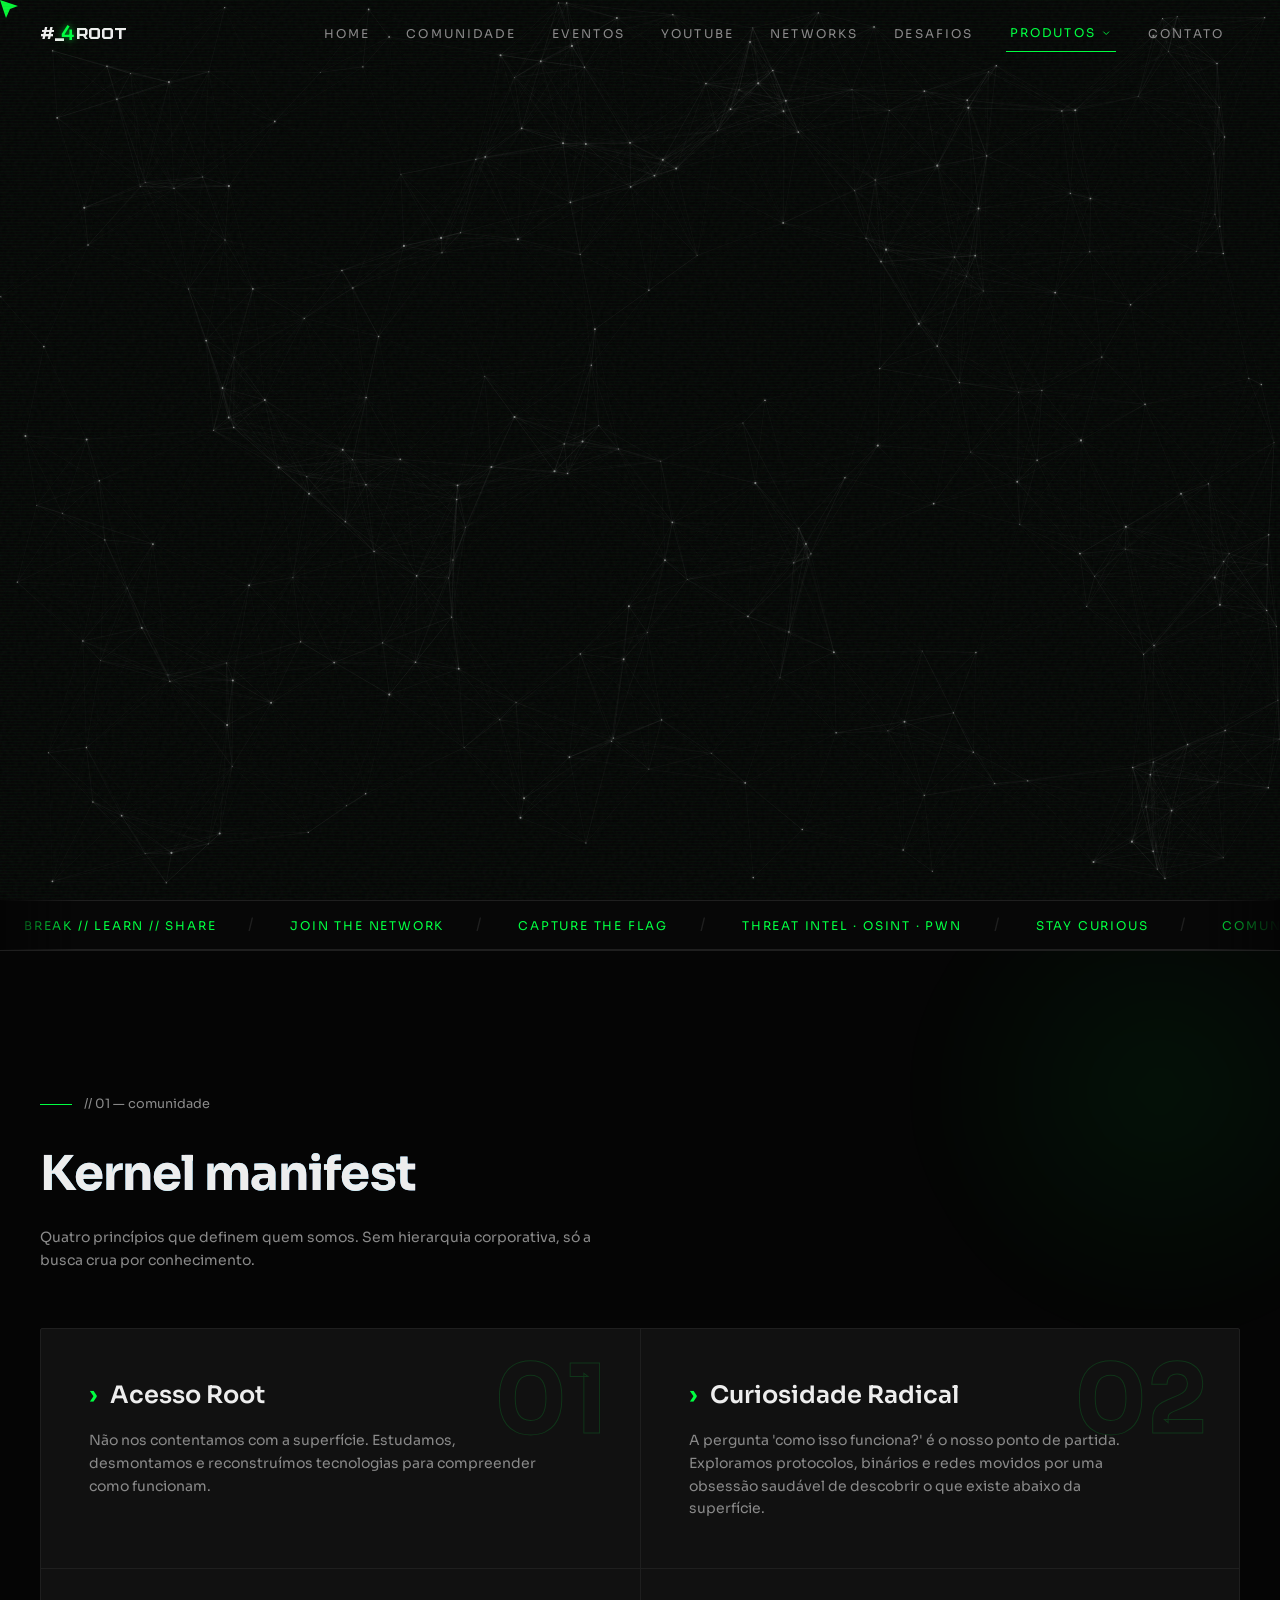
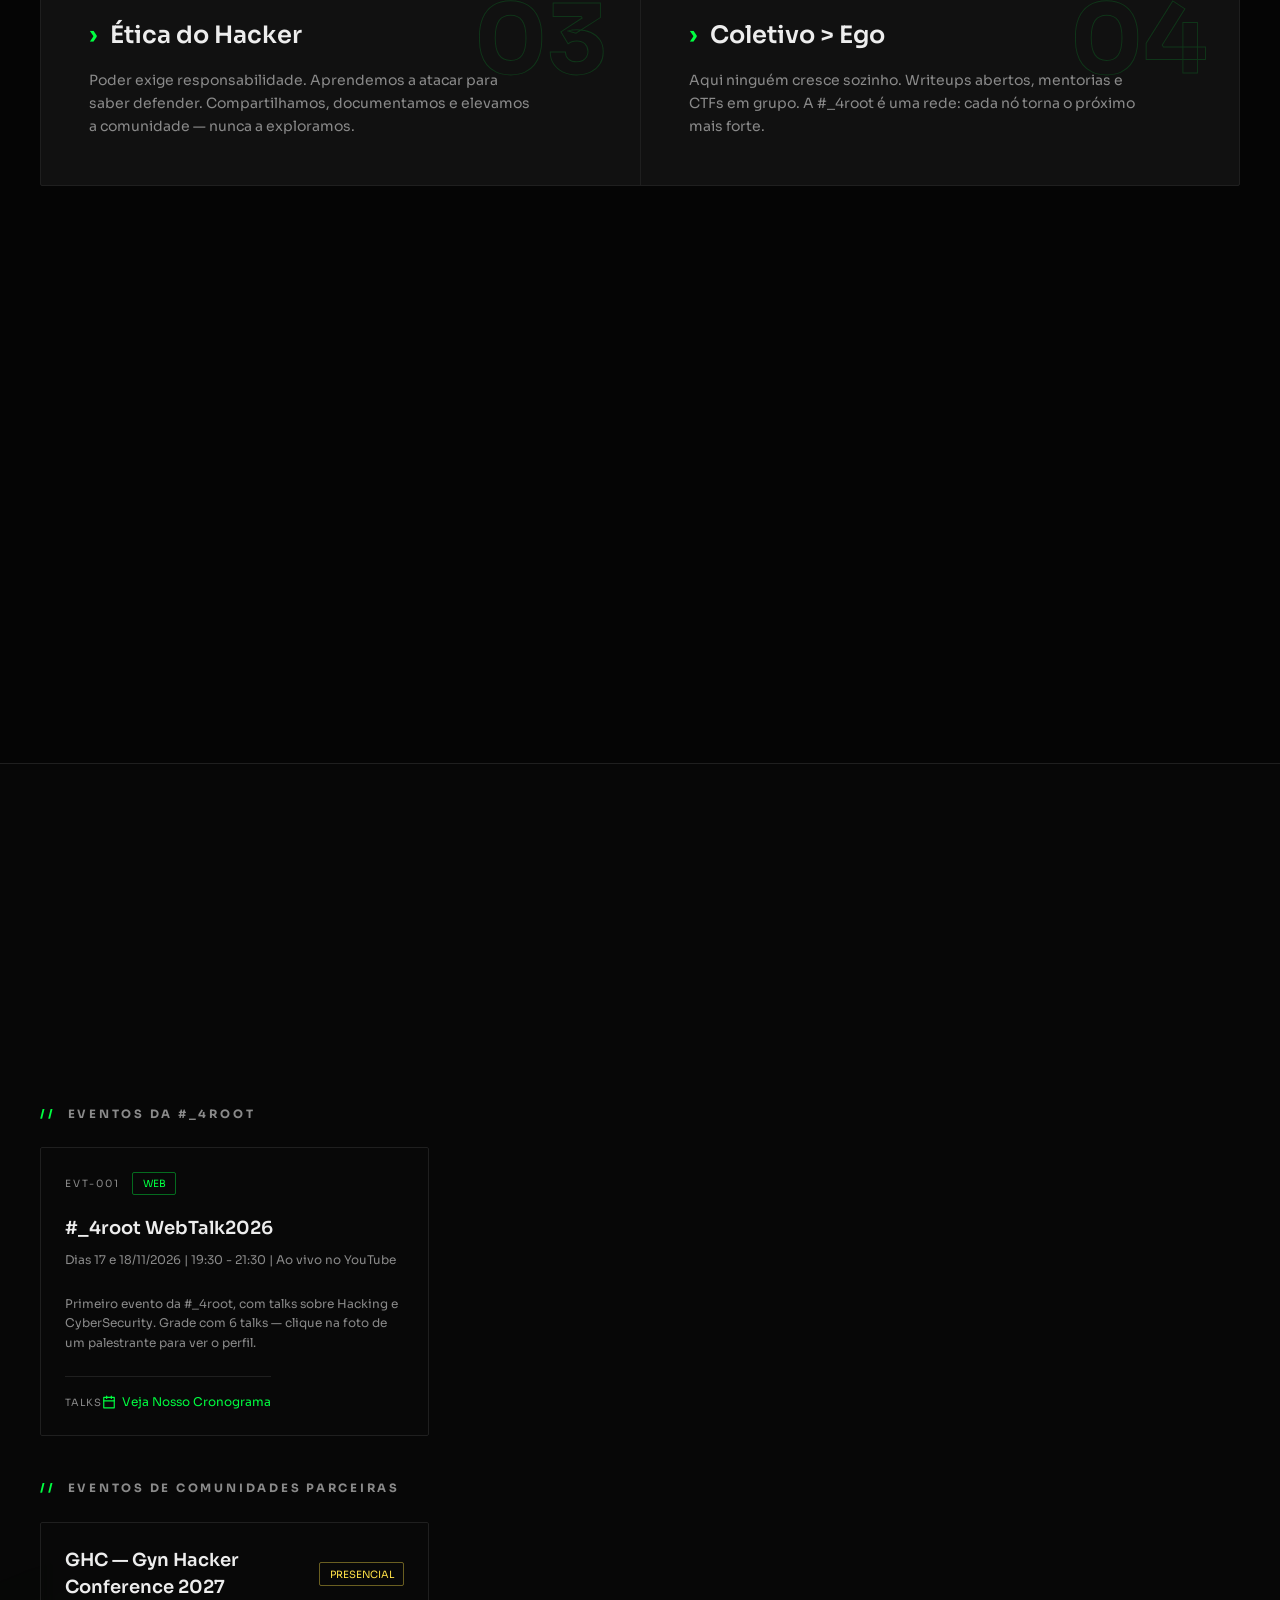
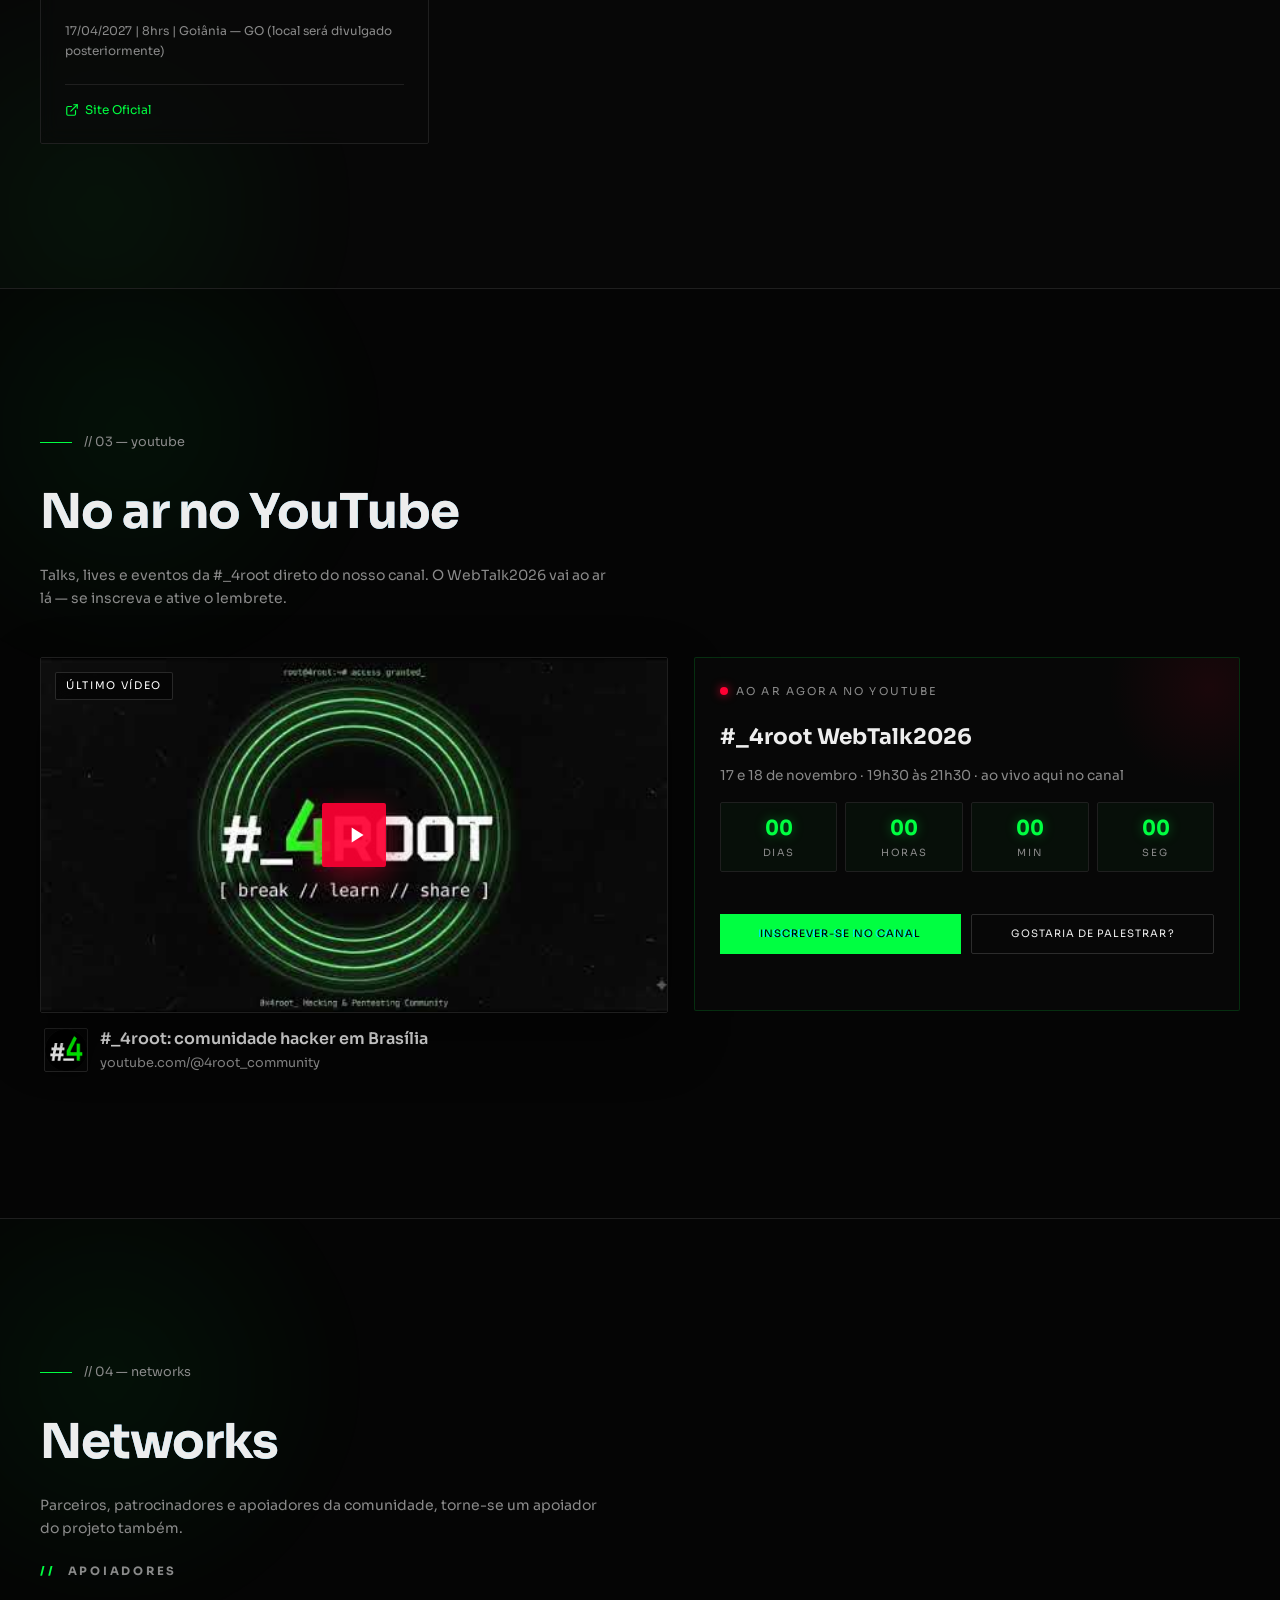
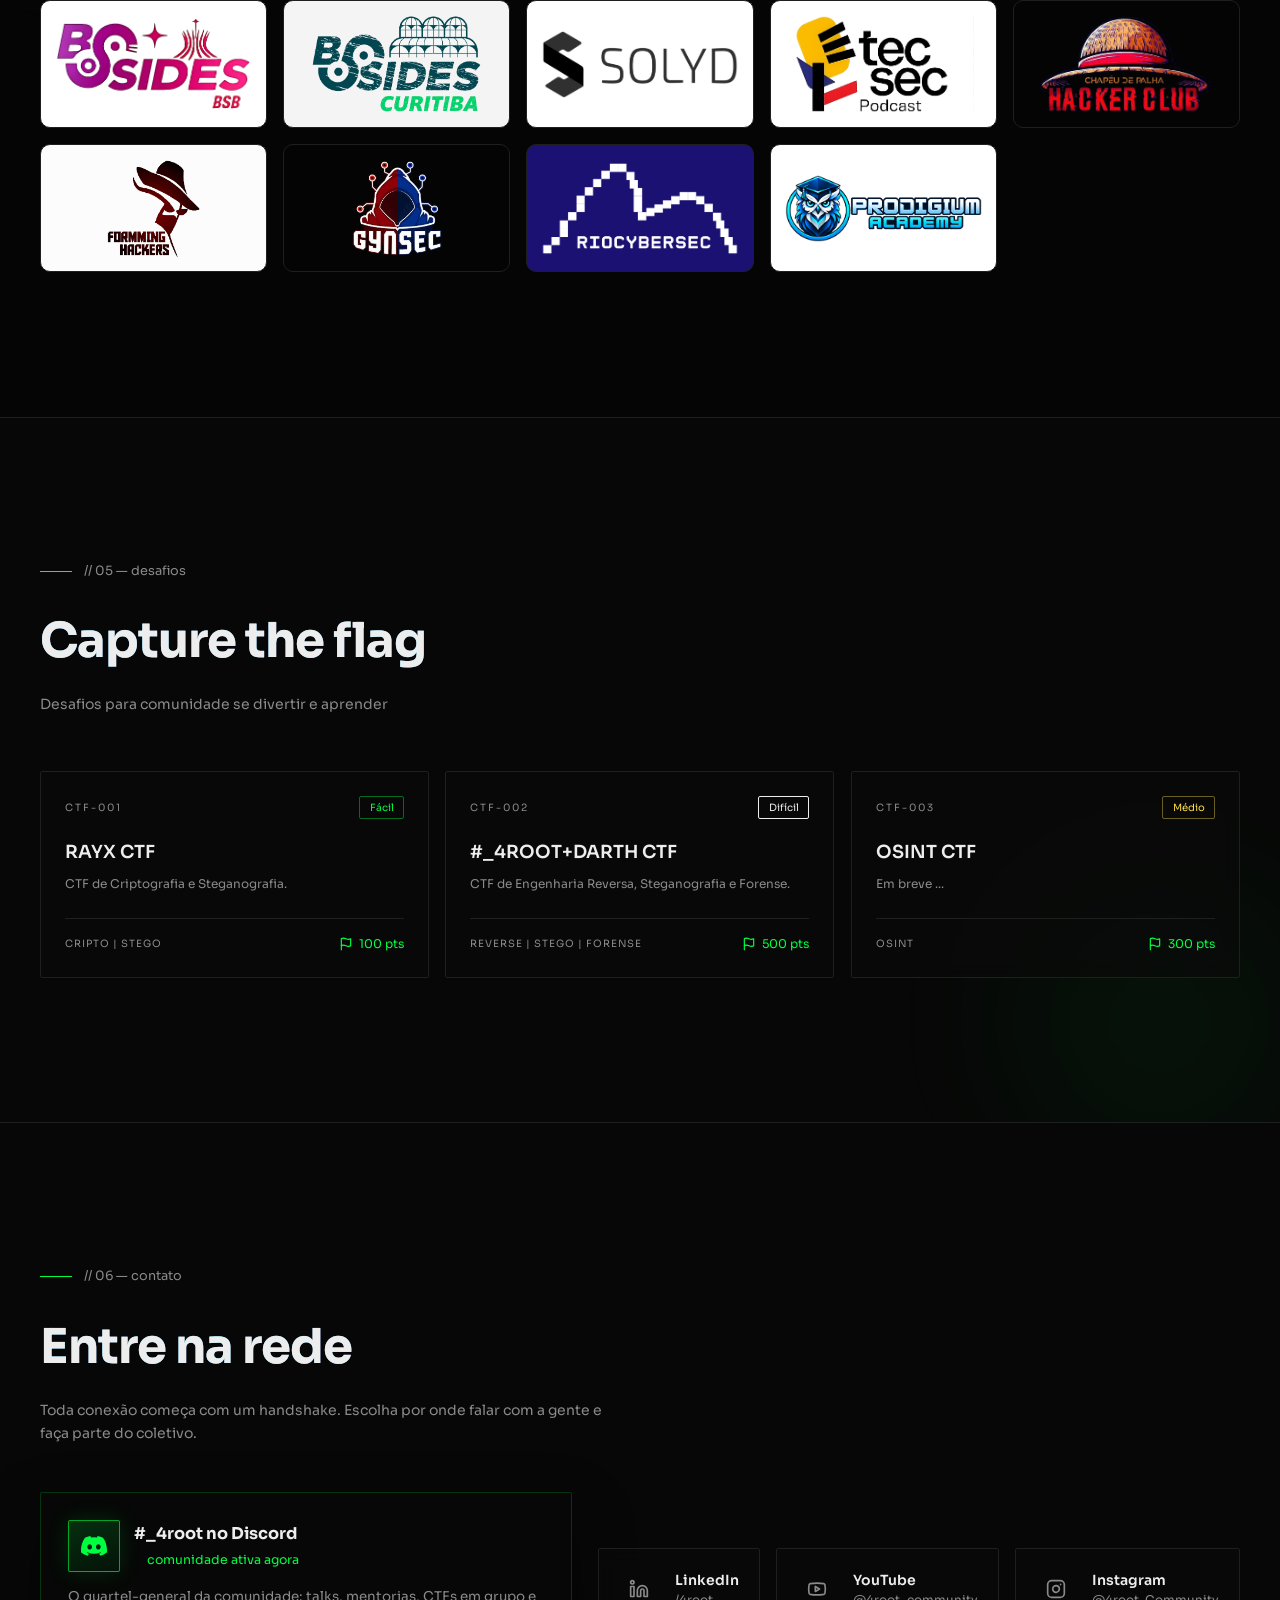
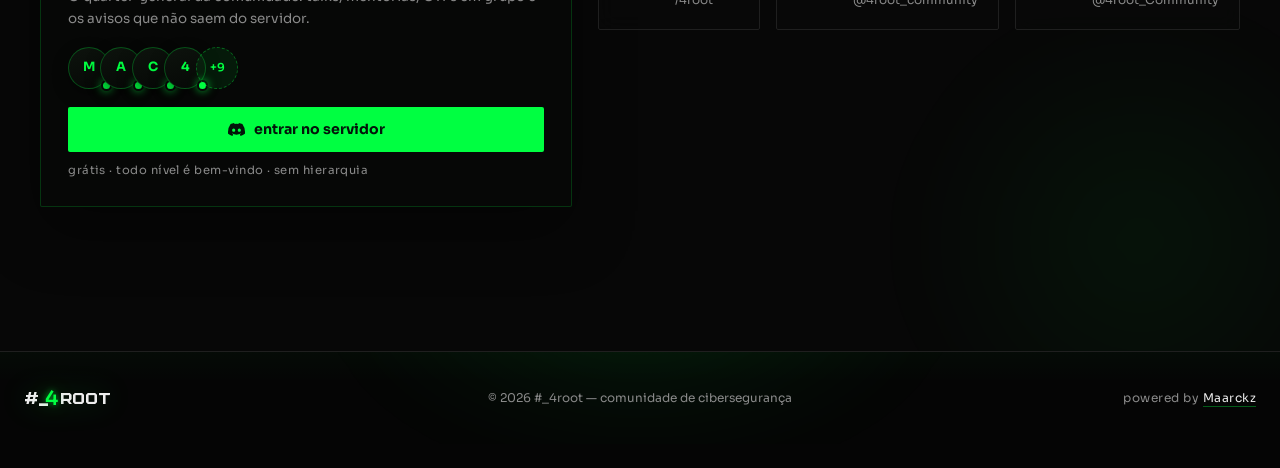
==== index.html @ a15e816d "Add files via upload" ====
<!DOCTYPE html>
<html lang="pt-BR">

<head>
  <meta charset="UTF-8">
  <meta name="viewport" content="width=device-width, initial-scale=1.0">
  <title>#_4root | Comunidade de Cibersegurança e Hacking</title>

  <meta name="description"
    content="#_4root é uma comunidade de cibersegurança e hacking voltada à troca de conhecimento, pesquisa e desenvolvimento técnico. Conectamos profissionais, estudantes e entusiastas por meio de talks, eventos, CTFs e iniciativas colaborativas em segurança ofensiva, CTI e OSINT.">
  <meta name="keywords"
    content="cibersegurança, hacking, pentesting, CTF, capture the flag, segurança ofensiva, CTI, OSINT, comunidade de hackers, #_4root">
  <meta name="author" content="#_4root Community">
  <meta name="theme-color" content="#050505">
  <meta name="referrer" content="strict-origin-when-cross-origin">
  <link rel="canonical" href="https://4root.com.br/">

  <meta property="og:type" content="website">
  <meta property="og:site_name" content="#_4root">
  <meta property="og:title" content="#_4root | Comunidade de Cibersegurança">
  <meta property="og:description"
    content="#_4root é uma comunidade de cibersegurança e hacking voltada à troca de conhecimento, pesquisa e desenvolvimento técnico. Conectamos profissionais, estudantes e entusiastas por meio de talks, eventos, CTFs e iniciativas colaborativas em segurança ofensiva, CTI e OSINT.">
  <meta property="og:url" content="https://4root.com.br/">
  <meta property="og:image" content="https://4root.com.br/local-assets/images/og-image.png">
  <meta property="og:image:type" content="image/png">
  <meta property="og:image:width" content="1200">
  <meta property="og:image:height" content="630">
  <meta property="og:image:alt"
    content="Card do #_4root WebTalk2026 — 17 e 18 de novembro, ao vivo no YouTube, gratuito">
  <meta property="og:locale" content="pt_BR">

  <meta name="twitter:card" content="summary_large_image">
  <meta name="twitter:title" content="#_4root | Comunidade de Cibersegurança">
  <meta name="twitter:description"
    content="#_4root é uma comunidade de cibersegurança e hacking voltada à troca de conhecimento, pesquisa e desenvolvimento técnico.">
  <meta name="twitter:image" content="https://4root.com.br/local-assets/images/og-image.png">

  <script type="application/ld+json">
  {
    "@context": "https://schema.org",
    "@type": "Organization",
    "name": "#_4root",
    "url": "https://4root.com.br/",
    "logo": "https://4root.com.br/static/favicon.png",
    "sameAs": [
      "https://discord.gg/Aw4F6qXS4N",
      "https://www.linkedin.com/company/4root",
      "https://www.youtube.com/@4root_community",
      "https://www.instagram.com/4root_community"
    ],
    "description": "Somos Uma comunidade dedicada ao hacking ético, pentesting e cibersegurança. Exploramos sistemas, resolvemos CTFs e compartilhamos conhecimento."
  }
  </script>

  <script type="application/ld+json">
  {
    "@context": "https://schema.org",
    "@type": "Event",
    "name": "#_4root WebTalk2026",
    "description": "Duas noites de talks ao vivo sobre cibersegurança, hacking ético e comunidade, transmitidas gratuitamente no YouTube da #_4root.",
    "startDate": "2026-11-17T19:30:00-03:00",
    "endDate": "2026-11-18T21:30:00-03:00",
    "eventStatus": "https://schema.org/EventScheduled",
    "eventAttendanceMode": "https://schema.org/OnlineEventAttendanceMode",
    "location": {
      "@type": "VirtualLocation",
      "url": "https://www.youtube.com/@4root_community"
    },
    "image": [
      "https://4root.com.br/local-assets/images/og-image.png"
    ],
    "organizer": {
      "@type": "Organization",
      "name": "#_4root",
      "url": "https://4root.com.br/"
    },
    "performer": [
      { "@type": "Person", "name": "Thais Brandão" },
      { "@type": "Person", "name": "Thiago Castro" },
      { "@type": "Person", "name": "Allan Felício" },
      { "@type": "Person", "name": "Rafael Raugi" },
      { "@type": "Person", "name": "Smith Braz" },
      { "@type": "Person", "name": "Pedro Tenório" },
      { "@type": "Person", "name": "Joabe “Fenrir” Kautnick" }
    ],
    "inLanguage": "pt-BR",
    "isAccessibleForFree": true,
    "offers": {
      "@type": "Offer",
      "price": "0",
      "priceCurrency": "BRL",
      "availability": "https://schema.org/InStock",
      "url": "https://forms.gle/RoVxXp863fwdH1tx6"
    }
  }
  </script>

  <link rel="icon" type="image/x-icon" href="static/favicon.png">
  <link rel="stylesheet" href="static/style.css">

  <link rel="preconnect" href="https://fonts.googleapis.com">
  <link rel="preconnect" href="https://fonts.gstatic.com" crossorigin>
  <link href="https://fonts.googleapis.com/css2?family=Ubuntu:wght@400;500;700&family=Sora:wght@400;500;600;700&display=swap" rel="stylesheet">
</head>

<body>
  <div id="cyber-cursor">
    <div class="cursor-glitch-effect"></div>
  </div>

  <div id="scroll-progress" aria-hidden="true"></div>

  <div id="intro" class="grain-overlay" aria-hidden="true">
    <div class="intro-vignette"></div>
    <canvas class="intro-dust"></canvas>
    <div class="intro-grain"></div>
    <div class="intro-scanlines"></div>
    <div class="intro-core" id="intro-core">
      <svg class="intro-rings" id="intro-rings" viewBox="0 0 600 600" aria-hidden="true" focusable="false">
        <circle class="ring-track" cx="300" cy="300" r="112"></circle>
        <circle class="ring-track" cx="300" cy="300" r="168"></circle>
        <circle class="ring-track" cx="300" cy="300" r="224"></circle>
        <circle class="ring-track" cx="300" cy="300" r="280"></circle>
        <circle class="ring-arc" data-arc cx="300" cy="300" r="112" data-frac="0.40" data-spin="9s"  data-dir="1"></circle>
        <circle class="ring-arc" data-arc cx="300" cy="300" r="168" data-frac="0.27" data-spin="14s" data-dir="-1"></circle>
        <circle class="ring-arc" data-arc cx="300" cy="300" r="224" data-frac="0.18" data-spin="21s" data-dir="1"></circle>
        <circle class="ring-arc" data-arc cx="300" cy="300" r="280" data-frac="0.11" data-spin="30s" data-dir="-1"></circle>
      </svg>
      <div class="intro-glow"></div>
      <div class="intro-stack">
        <div class="intro-wordmark" id="intro-wordmark">
          <svg class="intro-text-svg" id="intro-text-svg" viewBox="0 0 446 94.4" aria-hidden="true" focusable="false">
<path class="trace t-hash" transform="translate(9 0)" d="M15.01 61.21H6.0V51.69H17.05L19.43 40.81H10.25V31.29H21.47L24.615 16.5H36.175L33.03 31.29H47.395L50.54 16.5H62.185L58.955 31.29H67.965V40.81H57.0L54.62 51.69H63.715V61.21H52.58L49.435 76.0H37.79L41.02 61.21H26.57L23.425 76.0H11.865Z"></path>
        <path class="trace t-hash-b" transform="translate(9 0)" d="M43.06 51.69 45.44 40.81H30.99L28.61 51.69Z"></path>
        <path class="trace t-under" transform="translate(19 0)" d="M93.219 76.0V88.4H49.409V76.0Z"></path>
        <path class="trace t-four" d="M120.415 65.9V50.5L149.015 6.0L159.715 13.3L134.515 52.7L135.715 54.7H180.515V65.9Z"></path>
        <path class="trace t-four-b" d="M158.615 81.0V28.7H171.715V81.0Z"></path>
        <path class="trace t-root-r" d="M252.335 76.0H238.735L227.455 59.44H209.695V76.0H196.815V20.0H241.615L250.735 29.12V50.48L241.775 59.44H241.055ZM209.695 30.88V49.52H237.615L237.855 49.36V31.28L237.455 30.88Z"></path>
        <path class="trace t-root-o1" transform="translate(18 0)" d="M243.295 66.88V29.12L252.415 20.0H288.095L297.215 29.12V66.88L288.095 76.0H252.415ZM256.575 65.12H283.935L284.335 64.72V31.28L283.935 30.88H256.575L256.175 31.28V64.72Z"></path>
        <path class="trace t-root-o2" transform="translate(35 0)" d="M289.215 66.88V29.12L298.335 20.0H334.015L343.135 29.12V66.88L334.015 76.0H298.335ZM302.495 65.12H329.855L330.255 64.72V31.28L329.855 30.88H302.495L302.095 31.28V64.72Z"></path>
        <path class="trace t-root-t" transform="translate(53.5 0)" d="M333.535 20.0H386.255V28.48L383.775 30.88H366.335V76.0H353.455V30.88H333.535Z"></path>
          </svg>
          <svg class="intro-glitch intro-glitch-r" viewBox="0 0 446 94.4" aria-hidden="true" focusable="false">
            <path transform="translate(9 0)" d="M15.01 61.21H6.0V51.69H17.05L19.43 40.81H10.25V31.29H21.47L24.615 16.5H36.175L33.03 31.29H47.395L50.54 16.5H62.185L58.955 31.29H67.965V40.81H57.0L54.62 51.69H63.715V61.21H52.58L49.435 76.0H37.79L41.02 61.21H26.57L23.425 76.0H11.865Z"></path>
            <path transform="translate(9 0)" d="M43.06 51.69 45.44 40.81H30.99L28.61 51.69Z"></path>
            <path transform="translate(19 0)" d="M93.219 76.0V88.4H49.409V76.0Z"></path>
            <path d="M120.415 65.9V50.5L149.015 6.0L159.715 13.3L134.515 52.7L135.715 54.7H180.515V65.9Z"></path>
            <path d="M158.615 81.0V28.7H171.715V81.0Z"></path>
            <path d="M252.335 76.0H238.735L227.455 59.44H209.695V76.0H196.815V20.0H241.615L250.735 29.12V50.48L241.775 59.44H241.055ZM209.695 30.88V49.52H237.615L237.855 49.36V31.28L237.455 30.88Z"></path>
            <path transform="translate(18 0)" d="M243.295 66.88V29.12L252.415 20.0H288.095L297.215 29.12V66.88L288.095 76.0H252.415ZM256.575 65.12H283.935L284.335 64.72V31.28L283.935 30.88H256.575L256.175 31.28V64.72Z"></path>
            <path transform="translate(35 0)" d="M289.215 66.88V29.12L298.335 20.0H334.015L343.135 29.12V66.88L334.015 76.0H298.335ZM302.495 65.12H329.855L330.255 64.72V31.28L329.855 30.88H302.495L302.095 31.28V64.72Z"></path>
            <path transform="translate(53.5 0)" d="M333.535 20.0H386.255V28.48L383.775 30.88H366.335V76.0H353.455V30.88H333.535Z"></path>
          </svg>
          <svg class="intro-glitch intro-glitch-c" viewBox="0 0 446 94.4" aria-hidden="true" focusable="false">
            <path transform="translate(9 0)" d="M15.01 61.21H6.0V51.69H17.05L19.43 40.81H10.25V31.29H21.47L24.615 16.5H36.175L33.03 31.29H47.395L50.54 16.5H62.185L58.955 31.29H67.965V40.81H57.0L54.62 51.69H63.715V61.21H52.58L49.435 76.0H37.79L41.02 61.21H26.57L23.425 76.0H11.865Z"></path>
            <path transform="translate(9 0)" d="M43.06 51.69 45.44 40.81H30.99L28.61 51.69Z"></path>
            <path transform="translate(19 0)" d="M93.219 76.0V88.4H49.409V76.0Z"></path>
            <path d="M120.415 65.9V50.5L149.015 6.0L159.715 13.3L134.515 52.7L135.715 54.7H180.515V65.9Z"></path>
            <path d="M158.615 81.0V28.7H171.715V81.0Z"></path>
            <path d="M252.335 76.0H238.735L227.455 59.44H209.695V76.0H196.815V20.0H241.615L250.735 29.12V50.48L241.775 59.44H241.055ZM209.695 30.88V49.52H237.615L237.855 49.36V31.28L237.455 30.88Z"></path>
            <path transform="translate(18 0)" d="M243.295 66.88V29.12L252.415 20.0H288.095L297.215 29.12V66.88L288.095 76.0H252.415ZM256.575 65.12H283.935L284.335 64.72V31.28L283.935 30.88H256.575L256.175 31.28V64.72Z"></path>
            <path transform="translate(35 0)" d="M289.215 66.88V29.12L298.335 20.0H334.015L343.135 29.12V66.88L334.015 76.0H298.335ZM302.495 65.12H329.855L330.255 64.72V31.28L329.855 30.88H302.495L302.095 31.28V64.72Z"></path>
            <path transform="translate(53.5 0)" d="M333.535 20.0H386.255V28.48L383.775 30.88H366.335V76.0H353.455V30.88H333.535Z"></path>
          </svg>
        </div>
        <svg class="intro-motto-svg" id="intro-motto-svg" viewBox="0 0 1760.5 106.2" aria-hidden="true" focusable="false">
        <path class="m-trace m-bracket" d="M16 101.2V5.4H25.2V101.2ZM20.4 101.2V93.6H37.2V101.2ZM20.4 13V5.4H37.2V13Z"></path>
        <path class="m-trace m-word" d="M150.6 84.8Q144 84.8 138.8 81.9Q133.7 79 130.7 73.5Q127.7 67.9 127.4 60.1H130V83H122.4V10H132V45.5L128.6 52.8Q129 44.1 132.1 38.6Q135.2 33.1 140.2 30.4Q145.3 27.8 151.4 27.8Q157.1 27.8 161.8 29.9Q166.5 32.1 169.9 35.8Q173.3 39.6 175.1 44.5Q176.9 49.5 176.9 55.2V57Q176.9 62.7 175 67.7Q173.2 72.7 169.7 76.6Q166.2 80.4 161.3 82.6Q156.5 84.8 150.6 84.8ZM149.5 76.4Q154.9 76.4 158.9 73.8Q162.9 71.2 165.1 66.7Q167.3 62.1 167.3 56.1Q167.3 50.1 165 45.6Q162.8 41.1 158.8 38.6Q154.8 36.2 149.5 36.2Q144.7 36.2 140.6 38.3Q136.5 40.5 134 44.5Q131.6 48.6 131.6 54.3V58.9Q131.6 64.4 134.1 68.3Q136.6 72.2 140.7 74.3Q144.8 76.4 149.5 76.4Z M206.3 83V29.6H213.9V51.6H213.5Q213.5 39.9 218.6 34.5Q223.8 29 234.1 29H235.9V37.6H232.5Q224.5 37.6 220.2 41.8Q215.9 46.1 215.9 54.1V83Z M285 84.8Q278 84.8 272.9 82.4Q267.8 80 264.6 76Q261.4 72.1 259.8 67.2Q258.3 62.3 258.3 57.2V55.4Q258.3 50.2 259.8 45.3Q261.4 40.4 264.6 36.5Q267.8 32.5 272.7 30.1Q277.7 27.8 284.4 27.8Q293.1 27.8 298.7 31.5Q304.4 35.3 307.1 41.2Q309.9 47.1 309.9 53.8V58.1H262.5V50.9H302.9L300.7 54.8Q300.7 49.1 298.9 45Q297.1 40.8 293.5 38.5Q289.9 36.2 284.4 36.2Q278.7 36.2 274.9 38.8Q271.2 41.4 269.3 45.9Q267.5 50.4 267.5 56.3Q267.5 62 269.3 66.5Q271.2 71.1 275.1 73.8Q279 76.4 285 76.4Q291.3 76.4 295.2 73.6Q299.2 70.8 300 67.1H309Q307.9 72.6 304.6 76.6Q301.3 80.6 296.3 82.7Q291.3 84.8 285 84.8Z M370.8 83V67H369.2V48.5Q369.2 43 366.3 40.2Q363.5 37.4 358 37.4Q354.9 37.4 351.6 37.5Q348.3 37.6 345.3 37.7Q342.3 37.8 340.1 38V29.6Q342.3 29.4 344.7 29.2Q347.2 29.1 349.8 29Q352.4 29 354.8 29Q363 29 368.2 30.9Q373.4 32.9 375.9 37.3Q378.4 41.7 378.4 49.2V83ZM353.3 84.4Q347.3 84.4 342.9 82.3Q338.6 80.3 336.2 76.4Q333.9 72.5 333.9 67Q333.9 61.3 336.4 57.5Q339 53.7 343.9 51.8Q348.8 49.8 355.7 49.8H370.2V57H355.3Q349.5 57 346.4 59.8Q343.3 62.6 343.3 67Q343.3 71.4 346.4 74.1Q349.5 76.8 355.3 76.8Q358.7 76.8 361.8 75.5Q364.9 74.3 366.9 71.3Q369 68.4 369.2 63.2L371.8 67Q371.3 72.7 369 76.6Q366.8 80.4 362.8 82.4Q358.9 84.4 353.3 84.4Z M447.8 83 427.7 58.1H418.9L443.4 29.6H453.5L431.3 55.3L432 50.2L458.9 83ZM411 83V10H420.6V83Z"></path>
        <path class="m-trace m-slash" d="M554.3 89 574.7 5H583.7L563.3 89Z M603.7 89 624.1 5H633.1L612.7 89Z"></path>
        <path class="m-trace m-word" d="M738.2 83V10H747.8V83ZM730.8 17.6V10H747.8V17.6Z M803.9 84.8Q796.9 84.8 791.8 82.4Q786.7 80 783.5 76Q780.3 72.1 778.8 67.2Q777.2 62.3 777.2 57.2V55.4Q777.2 50.2 778.8 45.3Q780.3 40.4 783.5 36.5Q786.7 32.5 791.7 30.1Q796.6 27.8 803.3 27.8Q812 27.8 817.7 31.5Q823.3 35.3 826.1 41.2Q828.8 47.1 828.8 53.8V58.1H781.4V50.9H821.8L819.6 54.8Q819.6 49.1 817.8 45Q816 40.8 812.4 38.5Q808.8 36.2 803.3 36.2Q797.6 36.2 793.9 38.8Q790.1 41.4 788.3 45.9Q786.4 50.4 786.4 56.3Q786.4 62 788.3 66.5Q790.1 71.1 794 73.8Q797.9 76.4 803.9 76.4Q810.2 76.4 814.2 73.6Q818.1 70.8 818.9 67.1H827.9Q826.8 72.6 823.5 76.6Q820.2 80.6 815.2 82.7Q810.2 84.8 803.9 84.8Z M889.7 83V67H888.1V48.5Q888.1 43 885.3 40.2Q882.4 37.4 876.9 37.4Q873.8 37.4 870.5 37.5Q867.2 37.6 864.2 37.7Q861.2 37.8 859 38V29.6Q861.2 29.4 863.7 29.2Q866.1 29.1 868.7 29Q871.3 29 873.7 29Q881.9 29 887.1 30.9Q892.3 32.9 894.8 37.3Q897.3 41.7 897.3 49.2V83ZM872.2 84.4Q866.2 84.4 861.9 82.3Q857.5 80.3 855.2 76.4Q852.8 72.5 852.8 67Q852.8 61.3 855.4 57.5Q857.9 53.7 862.8 51.8Q867.7 49.8 874.6 49.8H889.1V57H874.2Q868.4 57 865.3 59.8Q862.2 62.6 862.2 67Q862.2 71.4 865.3 74.1Q868.4 76.8 874.2 76.8Q877.6 76.8 880.7 75.5Q883.8 74.3 885.9 71.3Q887.9 68.4 888.1 63.2L890.7 67Q890.2 72.7 888 76.6Q885.7 80.4 881.8 82.4Q877.8 84.4 872.2 84.4Z M929.9 83V29.6H937.5V51.6H937.1Q937.1 39.9 942.3 34.5Q947.4 29 957.7 29H959.5V37.6H956.1Q948.1 37.6 943.8 41.8Q939.5 46.1 939.5 54.1V83Z M985.9 83V29.6H993.5V52.5H992.3Q992.3 44.6 994.5 39.1Q996.6 33.7 1001 30.8Q1005.4 28 1012.1 28H1012.5Q1022.6 28 1027.5 34.3Q1032.3 40.6 1032.3 52.5V83H1022.7V50.5Q1022.7 44.3 1019.2 40.5Q1015.7 36.8 1009.6 36.8Q1003.3 36.8 999.4 40.7Q995.5 44.6 995.5 51.1V83Z"></path>
        <path class="m-trace m-slash" d="M1136 89 1156.4 5H1165.4L1145 89Z M1185.4 89 1205.8 5H1214.8L1194.4 89Z"></path>
        <path class="m-trace m-word" d="M1336.8 84.6Q1326.3 84.6 1320.5 80.1Q1314.8 75.6 1314.6 67.8H1323.6Q1323.8 70.9 1326.7 73.7Q1329.7 76.4 1336.8 76.4Q1343.2 76.4 1346.6 73.8Q1350 71.3 1350 67.6Q1350 64.3 1347.5 62.4Q1345 60.6 1339.4 60L1333.6 59.4Q1326 58.6 1321.2 54.8Q1316.4 51.1 1316.4 44.3Q1316.4 39.2 1319 35.5Q1321.6 31.9 1326.2 29.9Q1330.8 28 1336.8 28Q1345.8 28 1351.4 32Q1357 36 1357.2 43.9H1348.2Q1348.1 40.7 1345.2 38.4Q1342.4 36.2 1336.8 36.2Q1331.2 36.2 1328.3 38.5Q1325.4 40.8 1325.4 44.3Q1325.4 47.3 1327.4 49.1Q1329.5 50.9 1334.2 51.4L1340 52Q1348.6 52.9 1353.8 56.8Q1359 60.6 1359 67.6Q1359 72.6 1356.1 76.4Q1353.3 80.3 1348.3 82.4Q1343.3 84.6 1336.8 84.6Z M1387.9 83V10H1397.5V53.6H1395.1Q1395.1 45.7 1397.1 39.9Q1399.2 34.2 1403.5 31.1Q1407.8 28 1414.5 28H1414.9Q1424.5 28 1429.4 34.3Q1434.3 40.7 1434.3 52.5V83H1424.7V50.5Q1424.7 44 1421 40.4Q1417.4 36.8 1411.6 36.8Q1405.2 36.8 1401.3 41Q1397.5 45.3 1397.5 52.2V83Z M1499.2 83V67H1497.6V48.5Q1497.6 43 1494.7 40.2Q1491.9 37.4 1486.4 37.4Q1483.3 37.4 1480 37.5Q1476.7 37.6 1473.7 37.7Q1470.7 37.8 1468.5 38V29.6Q1470.7 29.4 1473.1 29.2Q1475.6 29.1 1478.2 29Q1480.8 29 1483.2 29Q1491.4 29 1496.6 30.9Q1501.8 32.9 1504.3 37.3Q1506.8 41.7 1506.8 49.2V83ZM1481.7 84.4Q1475.7 84.4 1471.3 82.3Q1467 80.3 1464.6 76.4Q1462.3 72.5 1462.3 67Q1462.3 61.3 1464.8 57.5Q1467.4 53.7 1472.3 51.8Q1477.2 49.8 1484.1 49.8H1498.6V57H1483.7Q1477.9 57 1474.8 59.8Q1471.7 62.6 1471.7 67Q1471.7 71.4 1474.8 74.1Q1477.9 76.8 1483.7 76.8Q1487.1 76.8 1490.2 75.5Q1493.3 74.3 1495.3 71.3Q1497.4 68.4 1497.6 63.2L1500.2 67Q1499.7 72.7 1497.4 76.6Q1495.2 80.4 1491.2 82.4Q1487.3 84.4 1481.7 84.4Z M1539.4 83V29.6H1547V51.6H1546.6Q1546.6 39.9 1551.7 34.5Q1556.9 29 1567.2 29H1569V37.6H1565.6Q1557.6 37.6 1553.3 41.8Q1549 46.1 1549 54.1V83Z M1618.1 84.8Q1611.1 84.8 1606 82.4Q1600.9 80 1597.7 76Q1594.5 72.1 1592.9 67.2Q1591.4 62.3 1591.4 57.2V55.4Q1591.4 50.2 1592.9 45.3Q1594.5 40.4 1597.7 36.5Q1600.9 32.5 1605.8 30.1Q1610.8 27.8 1617.5 27.8Q1626.2 27.8 1631.8 31.5Q1637.5 35.3 1640.2 41.2Q1643 47.1 1643 53.8V58.1H1595.6V50.9H1636L1633.8 54.8Q1633.8 49.1 1632 45Q1630.2 40.8 1626.6 38.5Q1623 36.2 1617.5 36.2Q1611.8 36.2 1608 38.8Q1604.3 41.4 1602.4 45.9Q1600.6 50.4 1600.6 56.3Q1600.6 62 1602.4 66.5Q1604.3 71.1 1608.2 73.8Q1612.1 76.4 1618.1 76.4Q1624.4 76.4 1628.3 73.6Q1632.3 70.8 1633.1 67.1H1642.1Q1641 72.6 1637.7 76.6Q1634.4 80.6 1629.4 82.7Q1624.4 84.8 1618.1 84.8Z"></path>
        <path class="m-trace m-bracket" d="M1744.5 101.2V5.4H1735.3V101.2ZM1740.1 101.2V93.6H1723.3V101.2ZM1740.1 13V5.4H1723.3V13Z"></path>
        </svg>
      </div>
    </div>
    <button class="intro-skip" id="intro-skip" type="button">pular intro</button>
  </div>
  <noscript>
    <style>#intro{display:none!important}.hero-content,.hero-ctas,.hero-gradient,.hero-scroll-indicator{opacity:1!important;animation:none!important}</style>
  </noscript>

  <div class="grain-overlay"></div>

    <header class="navbar" id="navbar">
        <nav class="nav-inner">
            <a href="#home" class="nav-logo" aria-label="#_4root news"><span class="font-qb text-hash">#</span><span class="font-qb text-underscore">_</span><span class="neon-text font-sora text-4">4</span><span class="font-qb text-root">root</span></a>
            <ul class="nav-links" id="nav-links">
                <li><a href="#home" class="nav-link">Home<span class="underline"></span></a></li>
                <li><a href="#comunidade" class="nav-link">Comunidade<span class="underline"></span></a></li>
                <li><a href="#eventos" class="nav-link">Eventos<span class="underline"></span></a></li>
                <li><a href="#youtube" class="nav-link">YouTube<span class="underline"></span></a></li>
                <li><a href="#recursos" class="nav-link">Networks<span class="underline"></span></a></li>
                <li><a href="#desafios" class="nav-link">Desafios<span class="underline"></span></a></li>
                <li class="nav-drop has-active">
                    <button type="button" class="nav-link nav-drop-btn" aria-haspopup="true">Produtos<svg class="caret" viewBox="0 0 24 24" fill="none" stroke="currentColor" stroke-width="2" stroke-linecap="round" stroke-linejoin="round" aria-hidden="true"><path d="m6 9 6 6 6-6"/></svg><span class="underline"></span></button>
                    <div class="nav-drop-menu" role="menu">
                        <a href="https://academy.4root.com.br" role="menuitem" data-text="Academy">Academy</a>
                        <a href="https://news.4root.com.br" role="menuitem" class="active" data-text="News">News</a>
                        <a href="https://cti.4root.com.br" role="menuitem" data-text="CTI | CVE">CTI | CVE</a>
                    </div>
                </li>
                <li><a href="#contato" class="nav-link">Contato<span class="underline"></span></a></li>
            </ul>
            <button class="mobile-menu-btn" id="mobile-menu-btn" aria-label="menu">
                <svg xmlns="http://www.w3.org/2000/svg" width="24" height="24" viewBox="0 0 24 24" fill="none"
                    stroke="currentColor" stroke-width="2" stroke-linecap="round" stroke-linejoin="round">
                    <line x1="4" x2="20" y1="12" y2="12"></line>
                    <line x1="4" x2="20" y1="6" y2="6"></line>
                    <line x1="4" x2="20" y1="18" y2="18"></line>
                </svg>
            </button>
        </nav>
    </header>

    <div class="mobile-menu-overlay" id="mobile-menu">
        <a href="#home">Home</a>
        <a href="#comunidade">Comunidade</a>
        <a href="#eventos">Eventos</a>
        <a href="#youtube">YouTube</a>
        <a href="#recursos">Networks</a>
        <a href="#desafios">Desafios</a>
        <span class="mobile-menu-label">// produtos</span>
        <a href="https://academy.4root.com.br">Academy</a>
        <a href="https://news.4root.com.br" class="active">News</a>
        <a href="https://cti.4root.com.br">CTI | CVE</a>
        <a href="#contato">Contato</a>
    <div class="mobile-menu-socials" aria-label="Redes da comunidade">
      <a href="https://discord.gg/Aw4F6qXS4N" target="_blank" rel="noopener noreferrer" aria-label="Discord">
        <svg viewBox="0 0 24 24" fill="none" stroke="currentColor" stroke-width="2" stroke-linecap="round" stroke-linejoin="round">
          <path d="M8 12a1 1 0 1 0 0-2 1 1 0 0 0 0 2Zm8 0a1 1 0 1 0 0-2 1 1 0 0 0 0 2Zm-3.54 5.61c-3.22.96-6.22.88-8.92 0-.5-.15-.83.42-.56.86a7.54 7.54 0 0 0 5.02 2.75 7.54 7.54 0 0 0 5.02-2.75c.27-.44-.06-1.01-.56-.86Z"></path>
          <path d="M18.5 3h-13A2.5 2.5 0 0 0 3 5.5v13A2.5 2.5 0 0 0 5.5 21h13a2.5 2.5 0 0 0 2.5-2.5v-13A2.5 2.5 0 0 0 18.5 3Z"></path>
        </svg>
      </a>
      <a href="https://www.youtube.com/@4root_community" target="_blank" rel="noopener noreferrer" aria-label="YouTube">
        <svg viewBox="0 0 24 24" fill="none" stroke="currentColor" stroke-width="2" stroke-linecap="round" stroke-linejoin="round">
          <path d="M2.5 17a24.12 24.12 0 0 1 0-10 2 2 0 0 1 1.4-1.4 49.56 49.56 0 0 1 16.2 0A2 2 0 0 1 21.5 7a24.12 24.12 0 0 1 0 10 2 2 0 0 1-1.4 1.4 49.55 49.55 0 0 1-16.2 0A2 2 0 0 1 2.5 17"></path>
          <path d="m10 15 5-3-5-3z"></path>
        </svg>
      </a>
      <a href="https://www.linkedin.com/company/4root" target="_blank" rel="noopener noreferrer" aria-label="LinkedIn">
        <svg viewBox="0 0 24 24" fill="none" stroke="currentColor" stroke-width="2" stroke-linecap="round" stroke-linejoin="round">
          <path d="M16 8a6 6 0 0 1 6 6v7h-4v-7a2 2 0 0 0-2-2 2 2 0 0 0-2 2v7h-4v-7a6 6 0 0 1 6-6z"></path>
          <rect x="2" y="9" width="4" height="12"></rect>
          <circle cx="4" cy="4" r="2"></circle>
        </svg>
      </a>
      <a href="https://www.instagram.com/4root_community" target="_blank" rel="noopener noreferrer" aria-label="Instagram">
        <svg viewBox="0 0 24 24" fill="none" stroke="currentColor" stroke-width="2" stroke-linecap="round" stroke-linejoin="round">
          <rect width="20" height="20" x="2" y="2" rx="5" ry="5"></rect>
          <path d="M16 11.37A4 4 0 1 1 12.63 8 4 4 0 0 1 16 11.37z"></path>
          <line x1="17.5" x2="17.51" y1="6.5" y2="6.5"></line>
        </svg>
      </a>
    </div>
    </div>

  <main>

    <section id="home" class="hero-section scanlines">
      <canvas id="particle-canvas"></canvas>
      <div class="hero-gradient"></div>
      <div class="hero-content">

        <div class="hero-status">
          <span class="dot neon-glow caret-blink"></span>
          <span id="typewriter"></span>
        </div>

        <h1 class="hero-title glitch" data-text="access">
          <span class="line">
            <span class="line-inner" data-text="access" style="font-family: 'Ubuntu', sans-serif;">access</span>
          </span>
          <span class="line">
            <span class="line2-inner" data-text="#_4root">
              <span class="dust-overlay"></span>
              <span class="font-qb text-hash">#</span><span class="font-qb text-underscore">_</span>
              <span class="neon-text font-sora text-4">4</span>
              <span class="font-qb text-root">root</span>
            </span>
          </span>
        </h1>

        <div class="hero-motto">
          <span class="motto-bracket">[</span>
          break <span class="neon-text">//</span> learn <span class="neon-text">//</span> share
          <span class="motto-bracket">]</span>
        </div>

        <div class="hero-subtitle-wrap" id="hero-subtitle-wrap">
          <p class="hero-subtitle">Somos uma comunidade dedicada ao hacking ético, cibersegurança e threat intelligence.
            Exploramos sistemas, resolvemos CTFs e compartilhamos conhecimento.</p>
          <p class="hero-proximity-text" aria-hidden="true">Somos uma comunidade dedicada ao hacking ético,
            cibersegurança e threat intelligence.
            Exploramos sistemas, resolvemos CTFs e compartilhamos conhecimento. 0x726f6f74
          </p>
        </div>

        <div class="hero-ctas">
          <a href="#eventos" class="cta-primary glitch" data-text="iniciar desafios">veja o próximo evento</a>
          <a href="#comunidade" class="cta-secondary">ler manifesto</a>
        </div>
      </div>

      <a href="#comunidade" class="hero-scroll-indicator bounce-arrow">
        <svg xmlns="http://www.w3.org/2000/svg" width="20" height="20" viewBox="0 0 24 24" fill="none"
          stroke="currentColor" stroke-width="2" stroke-linecap="round" stroke-linejoin="round">
          <path d="M12 5v14"></path>
          <path d="m19 12-7 7-7-7"></path>
        </svg>
      </a>
    </section>

    <div class="marquee">
      <div class="marquee-track animate-marquee">
        <span class="marquee-item">break // learn // share</span><span class="marquee-divider">/</span>
        <span class="marquee-item">join the network</span><span class="marquee-divider">/</span>
        <span class="marquee-item">capture the flag</span><span class="marquee-divider">/</span>
        <span class="marquee-item">threat intel · osint · pwn</span><span class="marquee-divider">/</span>
        <span class="marquee-item">stay curious</span><span class="marquee-divider">/</span>
        <span class="marquee-item">comunidade hacker</span><span class="marquee-divider">/</span>
        <span class="marquee-item">0x4root</span><span class="marquee-divider">/</span>
        <span class="marquee-item">break // learn // share</span><span class="marquee-divider">/</span>
        <span class="marquee-item">join the network</span><span class="marquee-divider">/</span>
        <span class="marquee-item">capture the flag</span><span class="marquee-divider">/</span>
        <span class="marquee-item">threat intel · osint · pwn</span><span class="marquee-divider">/</span>
        <span class="marquee-item">stay curious</span><span class="marquee-divider">/</span>
        <span class="marquee-item">comunidade hacker</span><span class="marquee-divider">/</span>
        <span class="marquee-item">0x4root</span><span class="marquee-divider">/</span>
      </div>
    </div>

    <section id="comunidade" class="section comunidade-section">
      <div class="section-inner">

        <div class="section-label animate-on-scroll">
          <span class="label-bar"></span>
          <span>// 01 — comunidade</span>
        </div>
        <h2 class="section-title animate-on-scroll text-glitch" data-text="Kernel manifest">Kernel manifest</h2>
        <p class="section-desc animate-on-scroll">Quatro princípios que definem quem somos. Sem hierarquia corporativa,
          só a busca crua por conhecimento.</p>

        <div class="manifesto-grid animate-on-scroll">

          <div class="manifesto-card animate-on-scroll">
            <span class="manifesto-number">01</span>
            <h3 class="manifesto-title"><span class="arrow">›</span> Acesso Root</h3>
            <p class="manifesto-body">Não nos contentamos com a superfície. Estudamos, desmontamos e reconstruímos tecnologias para compreender como funcionam.</p>
            <span class="neon-bottom-line"></span>
          </div>

          <div class="manifesto-card animate-on-scroll">
            <span class="manifesto-number">02</span>
            <h3 class="manifesto-title"><span class="arrow">›</span> Curiosidade Radical</h3>
            <p class="manifesto-body">A pergunta 'como isso funciona?' é o nosso ponto de partida. Exploramos
              protocolos, binários e redes movidos por uma obsessão saudável de descobrir o que existe abaixo da
              superfície.</p>
            <span class="neon-bottom-line"></span>
          </div>

          <div class="manifesto-card animate-on-scroll">
            <span class="manifesto-number">03</span>
            <h3 class="manifesto-title"><span class="arrow">›</span> Ética do Hacker</h3>
            <p class="manifesto-body">Poder exige responsabilidade. Aprendemos a atacar para saber defender.
              Compartilhamos, documentamos e elevamos a comunidade — nunca a exploramos.</p>
            <span class="neon-bottom-line"></span>
          </div>

          <div class="manifesto-card animate-on-scroll">
            <span class="manifesto-number">04</span>
            <h3 class="manifesto-title"><span class="arrow">›</span> Coletivo &gt; Ego</h3>
            <p class="manifesto-body">Aqui ninguém cresce sozinho. Writeups abertos, mentorias e CTFs em grupo. A
              #_4root é uma rede: cada nó torna o próximo mais forte.</p>
            <span class="neon-bottom-line"></span>
          </div>

        </div>

        <p class="members-label animate-on-scroll">operadores ativos // 5 nós</p>
        <div class="members-grid">

          <a href="https://maarckz.github.io" target="_blank" rel="noopener noreferrer"
            class="member-card animate-on-scroll">
            <img src="local-assets/images/e1c392d6-6614-4dcc-a666-db60dd5214d7.jpg" alt="Maarckz">
            <div class="overlay"></div>
            <div class="info">
              <p class="handle">Maarckz</p>
              <p class="role">Threat Intelligence &amp; Threat Research</p>
            </div>
          </a>

          <a href="https://www.linkedin.com/in/alyson-dutra/" target="_blank" rel="noopener noreferrer"
            class="member-card animate-on-scroll">
            <img src="local-assets/images/30f2c810-168f-4637-a037-a388d48dcdf2.jpg" alt="4rch3on">
            <div class="overlay"></div>
            <div class="info">
              <p class="handle">4rch3on</p>
              <p class="role">Threat Intelligence &amp; OSINT</p>
            </div>
          </a>

          <a href="https://www.linkedin.com/in/rfernandes72/" target="_blank" rel="noopener noreferrer"
            class="member-card animate-on-scroll">
            <img src="local-assets/images/032e181a-852c-4d09-b5d4-f1bf8f754414.png" alt="4n0rak">
            <div class="overlay"></div>
            <div class="info">
              <p class="handle">4n0rak</p>
              <p class="role">Network &amp; Cyber Defense</p>
            </div>
          </a>

          <a href="https://www.linkedin.com/in/lucas-diniz-980a1230a/" target="_blank" rel="noopener noreferrer"
            class="member-card animate-on-scroll">
            <img src="local-assets/images/83a34e8d-5d65-45ba-ad07-0fbe2e95108e.png" alt="N0xV3ct0R">
            <div class="overlay"></div>
            <div class="info">
              <p class="handle">@N0xV3ct0R</p>
              <p class="role">Crypto &amp; Pwn</p>
            </div>
          </a>

          <a href="https://www.linkedin.com/in/fernanduviana/" target="_blank" rel="noopener noreferrer"
            class="member-card animate-on-scroll">
            <img src="local-assets/images/97245a22-6f55-47e3-a875-46e6afd806bf.jpg" alt="C4P1V4R4">
            <div class="overlay"></div>
            <div class="info">
              <p class="handle">C4P1V4R4</p>
              <p class="role">Vuln Research · AppSec · LLM &amp; MCP · Red Team</p>
            </div>
          </a>

        </div>
      </div>
    </section>

<section id="eventos" class="section desafios-section">
      <div class="section-inner">

        <div class="section-label animate-on-scroll">
          <span class="label-bar"></span>
          <span>// 02 — eventos</span>
        </div>
        <h2 class="section-title animate-on-scroll text-glitch" data-text="Eventos">Eventos</h2>
        <p class="section-desc animate-on-scroll">Confira a agenda de eventos da #_4root e de comunidades parceiras.</p>

        <div class="event-subgroup">
          <h3 class="mq-title animate-on-scroll"><span class="mq-title-mark">//</span> Eventos da #_4root</h3>
          <div class="challenges-grid challenges-grid--sub">
          <button type="button" id="event-card"
             class="challenge-card challenge-card--btn animate-on-scroll"
             aria-haspopup="dialog" aria-controls="sched-modal"
             title="Ver o cronograma do WebTalk2026">

            <div class="challenge-header">
              <span class="challenge-code">EVT-001</span>
              <span class="challenge-level level-facil">WEB</span>
            </div>

            <h3 class="challenge-title">#_4root WebTalk2026</h3>

            <p class="challenge-desc">
              Dias 17 e 18/11/2026 | 19:30 - 21:30 | Ao vivo no YouTube
            </p>

            <p class="challenge-desc">
              Primeiro evento da #_4root, com talks sobre Hacking e CyberSecurity. Grade com 6 talks — clique na foto de um palestrante para ver o perfil.
            </p>

            <div class="challenge-footer">
              <span class="challenge-cat">Talks</span>

              <span class="challenge-pts">
                <svg viewBox="0 0 24 24"
                     width="16"
                     height="16"
                     fill="none"
                     stroke="currentColor"
                     stroke-width="2"
                     stroke-linecap="round"
                     stroke-linejoin="round" aria-hidden="true">
                  <rect x="3" y="4" width="18" height="18" rx="0" ry="0"></rect>
                  <line x1="16" y1="2" x2="16" y2="6"></line>
                  <line x1="8" y1="2" x2="8" y2="6"></line>
                  <line x1="3" y1="10" x2="21" y2="10"></line>
                </svg>
                Veja Nosso Cronograma
              </span>
            </div>
          </button>
          </div>
        </div>

        <div class="event-subgroup">
          <h3 class="mq-title animate-on-scroll"><span class="mq-title-mark">//</span> Eventos de comunidades parceiras</h3>
          <div class="challenges-grid challenges-grid--sub">
          <a href="https://hubconnecteventos.com.br/evento/ghc2027" target="_blank" rel="noopener noreferrer"
             class="challenge-card challenge-card--btn animate-on-scroll"
             title="Site oficial do GHC — Gyn Hacker Conference 2027">

            <div class="challenge-header">
              <h3 class="challenge-title">GHC — Gyn Hacker Conference 2027</h3>
              <span class="challenge-level level-medio">PRESENCIAL</span>
            </div>

            <p class="challenge-desc">
              17/04/2027 | 8hrs | Goiânia — GO (local será divulgado posteriormente)
            </p>

            <div class="challenge-footer">

              <span class="challenge-pts">
                <svg viewBox="0 0 24 24"
                     width="16"
                     height="16"
                     fill="none"
                     stroke="currentColor"
                     stroke-width="2"
                     stroke-linecap="round"
                     stroke-linejoin="round" aria-hidden="true">
                  <path d="M18 13v6a2 2 0 0 1-2 2H5a2 2 0 0 1-2-2V8a2 2 0 0 1 2-2h6"></path>
                  <polyline points="15 3 21 3 21 9"></polyline>
                  <line x1="10" y1="14" x2="21" y2="3"></line>
                </svg>
                Site Oficial
              </span>
            </div>
          </a>

          </div>
        </div>
      </div>
    </section>

    <section id="youtube" class="section youtube-section">
      <div class="section-inner">

        <div class="section-label animate-on-scroll">
          <span class="label-bar"></span>
          <span>// 03 — youtube</span>
        </div>
        <h2 class="section-title animate-on-scroll text-glitch" data-text="No ar no YouTube">No ar no YouTube</h2>
        <p class="section-desc animate-on-scroll">Talks, lives e eventos da #_4root direto do nosso canal. O
          WebTalk2026 vai ao ar lá — se inscreva e ative o lembrete.</p>

        <div class="yt-grid">

          <div class="yt-featured animate-on-scroll">
            <a class="yt-facade" id="yt-facade" href="https://www.youtube.com/watch?v=ULNX2MVzY8w"
              data-video="ULNX2MVzY8w" target="_blank" rel="noopener noreferrer"
              aria-label="Assistir: #_4root, comunidade hacker em Brasília">
              <img src="local-assets/images/yt-thumb.jpg" alt="Capa do vídeo #_4root: comunidade hacker em Brasília"
                loading="lazy">
              <span class="yt-play" aria-hidden="true">
                <svg viewBox="0 0 24 24" fill="currentColor">
                  <path d="M8 5v14l11-7z"></path>
                </svg>
              </span>
              <span class="yt-badge">último vídeo</span>
            </a>
            <div class="yt-featured-meta">
              <img class="yt-avatar" src="local-assets/images/yt-avatar.png"
                alt="Avatar do canal #_4root no YouTube" loading="lazy">
              <div class="yt-meta-text">
                <p class="yt-title">#_4root: comunidade hacker em Brasília</p>
                <p class="yt-sub">youtube.com/@4root_community</p>
              </div>
            </div>
          </div>

          <div class="yt-side">
            <div class="yt-event-card animate-on-scroll">
              <div class="yt-event-head">
                <span class="yt-live-dot" aria-hidden="true"></span>
                <span class="yt-event-label">evento ao vivo no youtube</span>
              </div>
              <p class="yt-event-name">#_4root WebTalk2026</p>
              <p class="yt-event-date">17 e 18 de novembro · 19h30 às 21h30 · ao vivo aqui no canal</p>
              <div class="yt-count" id="yt-count" role="timer" aria-label="Contagem regressiva para o WebTalk2026">
                <div class="yt-count-cell"><strong id="yt-dd">--</strong><span>dias</span></div>
                <div class="yt-count-cell"><strong id="yt-hh">--</strong><span>horas</span></div>
                <div class="yt-count-cell"><strong id="yt-mm">--</strong><span>min</span></div>
                <div class="yt-count-cell"><strong id="yt-ss">--</strong><span>seg</span></div>
              </div>
              <div class="yt-event-ctas">
                <a class="cta-primary glitch" data-text="inscrever-se no canal"
                  href="https://www.youtube.com/@4root_community?sub_confirmation=1" target="_blank"
                  rel="noopener noreferrer">inscrever-se no canal</a>
                <a class="cta-secondary" href="https://forms.gle/DvirpKtr2vg2cM9h8" target="_blank"
                  rel="noopener noreferrer">Gostaria de palestrar?</a>
              </div>
            </div>
          </div>

        </div>

      </div>
    </section>

    <section id="recursos" class="section recursos-section">
      <div class="section-inner">

        <div class="section-label animate-on-scroll">
          <span class="label-bar"></span>
          <span>// 04 — networks</span>
        </div>
        <h2 class="section-title animate-on-scroll text-glitch" data-text="Networks">Networks</h2>
        <p class="section-desc animate-on-scroll">Parceiros, patrocinadores e apoiadores da comunidade, torne-se um
          apoiador do projeto também.</p>

        <!-- <div class="mq-group animate-on-scroll">
          <h3 class="mq-title"><span class="mq-title-mark">//</span> Patrocinadores</h3>
    
          <div class="mq" aria-label="Patrocinadores">
            <div class="mq-track">
              <div class="mq-set">

                <a href="https://teste.com.br" target="_blank" rel="noopener noreferrer"
                   class="mq-card" data-name="BitWise Defense">
                  <img src="sponsors/bitwise.png" alt="BitWise Defense"
                       onerror="this.closest('.mq-card').classList.add('is-text')">
                  <span class="mq-name">BitWise Defense</span>
                </a>

                <a href="https://teste.com.br" target="_blank" rel="noopener noreferrer"
                   class="mq-card" data-name="HexaCore Security">
                  <img src="sponsors/hexacore.png" alt="HexaCore Security"
                       onerror="this.closest('.mq-card').classList.add('is-text')">
                  <span class="mq-name">HexaCore Security</span>
                </a>

                <a href="https://teste.com.br" target="_blank" rel="noopener noreferrer"
                   class="mq-card" data-name="NullByte Labs">
                  <img src="sponsors/nullbyte-labs.png" alt="NullByte Labs"
                       onerror="this.closest('.mq-card').classList.add('is-text')">
                  <span class="mq-name">NullByte Labs</span>
                </a>

                <a href="https://teste.com.br" target="_blank" rel="noopener noreferrer"
                   class="mq-card" data-name="Prodigium Academy">
                  <img src="sponsors/prodigium-academy.png" alt="Prodigium Academy"
                       onerror="this.closest('.mq-card').classList.add('is-text')">
                  <span class="mq-name">Prodigium Academy</span>
                </a>

                <a href="https://teste.com.br" target="_blank" rel="noopener noreferrer"
                   class="mq-card" data-name="Sentinela Tech">
                  <img src="sponsors/sentinela-tech.png" alt="Sentinela Tech"
                       onerror="this.closest('.mq-card').classList.add('is-text')">
                  <span class="mq-name">Sentinela Tech</span>
                </a>

                <a href="https://teste.com.br" target="_blank" rel="noopener noreferrer"
                   class="mq-card" data-name="VetorZero Cloud">
                  <img src="sponsors/vetorzero.png" alt="VetorZero Cloud"
                       onerror="this.closest('.mq-card').classList.add('is-text')">
                  <span class="mq-name">VetorZero Cloud</span>
                </a>

              </div>
            </div>
          </div>
        </div>-->

        <div class="mq-group animate-on-scroll">
          <h3 class="mq-title"><span class="mq-title-mark">//</span> Apoiadores</h3>

          <div class="partners-grid" aria-label="Apoiadores">

                <a href="https://bsidesbsb.com/" target="_blank" rel="noopener noreferrer"
                   class="mq-card" data-name="BSidesBSB">
                  <img src="partners/bsidesbsb.png" alt="BSidesBSB"
                       onerror="this.closest('.mq-card').classList.add('is-text')">
                  <span class="mq-name">BSidesBSB</span>
                </a>

                <a href="https://bsidescwb.com.br/" target="_blank" rel="noopener noreferrer"
                   class="mq-card" data-name="BSidesCWB" style="background-color: #f4f4f4;">
                  <img src="partners/bsidescwb.png" alt="BSidesCWB"
                       onerror="this.closest('.mq-card').classList.add('is-text')">
                  <span class="mq-name">BSidesCWB</span>
                  
                </a>

                <a href="https://solyd.com.br" target="_blank" rel="noopener noreferrer"
                   class="mq-card" data-name="SOLYD">
                  <img src="partners/solyd.png" alt="SOLYD"
                       onerror="this.closest('.mq-card').classList.add('is-text')">
                  <span class="mq-name">SOLYD</span>
                </a>
                
                <a href="https://tecsecbr.com/" target="_blank" rel="noopener noreferrer"
                   class="mq-card" data-name="TecSec">
                  <img src="partners/tecsec.png" alt="TecSec"
                       onerror="this.closest('.mq-card').classList.add('is-text')">
                  <span class="mq-name">TecSec</span>
                </a>

                <a href="https://www.instagram.com/chapeudepalhahackerclub/" target="_blank" rel="noopener noreferrer"
                   class="mq-card" data-name="Chapeu de Palha Hacker Club" style="background-color: #040404;">
                  <img src="partners/chapeu-de-palha.png" alt="Chapeu de Palha Hacker Club"
                       onerror="this.closest('.mq-card').classList.add('is-text')">
                  <span class="mq-name">Chapeu de Palha Hacker Club</span>
                </a>

                <a href="https://formminghackers.com/" target="_blank" rel="noopener noreferrer"
                   class="mq-card" data-name="Formming Hackers" style="background-color: #fcfcfc;">
                  <img src="partners/formming-hackers.png" alt="Formming Hackers"
                       onerror="this.closest('.mq-card').classList.add('is-text')">
                  <span class="mq-name">Formming Hackers</span>
                </a>

                <a href="https://gynsec.com.br/" target="_blank" rel="noopener noreferrer"
                   class="mq-card" data-name="GYNSEC" style="background-color: #040404;">
                  <img src="partners/gynsec.png" alt="GYNSEC"
                       onerror="this.closest('.mq-card').classList.add('is-text')">
                  <span class="mq-name">GYNSEC</span>
                </a>

                <a href="https://riocybersec.com.br/" target="_blank" rel="noopener noreferrer"
                   class="mq-card" data-name="RioCyberSec"  style="background-color: #1b1173;">
                  <img src="partners/riocybersec.png" alt="RioCyberSec"
                       onerror="this.closest('.mq-card').classList.add('is-text')">
                  <span class="mq-name">RioCyberSec</span>
                </a>


                <a href="https://prodigiumacademy.com/" target="_blank" rel="noopener noreferrer"
                   class="mq-card" data-name="Prodigium Academy" style="background-color: #ffffff;">
                  <img src="partners/prodigium-academy.png" alt="Prodigium Academy"
                       onerror="this.closest('.mq-card').classList.add('is-text')">
                  <span class="mq-name">Prodigium Academy</span>
                </a>

          </div>
        </div>      </div>
    </section>

<section id="desafios" class="section desafios-section">
      <div class="section-inner">

        <div class="section-label animate-on-scroll">
          <span class="label-bar"></span>
          <span>// 05 — desafios</span>
        </div>
        <h2 class="section-title animate-on-scroll text-glitch" data-text="Capture the flag">Capture the flag</h2>
        <p class="section-desc animate-on-scroll">Desafios para comunidade se divertir e aprender</p>

        <div class="challenges-grid">
          <div class="challenge-card animate-on-scroll" onclick="Download('https://archive.org/download/4root/LBS_RAYX.png', 'LBS_RAYX.png')" style="cursor: pointer;">
            <div class="challenge-header">
              <span class="challenge-code">CTF-001</span>
              <span class="challenge-level level-facil">Fácil</span>
            </div>
            <h3 class="challenge-title">RAYX CTF</h3>
            <p class="challenge-desc">CTF de Criptografia e Steganografia.</p>
            <div class="challenge-footer">
              <span class="challenge-cat">CRIPTO | STEGO </span>
              <span class="challenge-pts">
                <svg viewBox="0 0 24 24" width="16" height="16" fill="none" stroke="currentColor" stroke-width="2" stroke-linecap="round" stroke-linejoin="round">
                  <path d="M4 15s1-1 4-1 5 2 8 2 4-1 4-1V3s-1 1-4 1-5-2-8-2-4 1-4 1z"></path>
                  <line x1="4" x2="4" y1="22" y2="15"></line>
                </svg>
                100 pts
              </span>
            </div>
          </div>

          <div class="challenge-card animate-on-scroll" onclick="Download('https://archive.org/download/4root/%23_4root.mp4', '%23_4root.mp4')" style="cursor: pointer;">
            <div class="challenge-header">
              <span class="challenge-code">CTF-002</span>
              <span class="challenge-level level-dificil">Difícil</span>
            </div>
            <h3 class="challenge-title">#_4ROOT+DARTH CTF</h3>
            <p class="challenge-desc">CTF de Engenharia Reversa, Steganografia e Forense.</p>
            <div class="challenge-footer">
              <span class="challenge-cat">REVERSE | STEGO | FORENSE </span>
              <span class="challenge-pts">
                <svg viewBox="0 0 24 24" width="16" height="16" fill="none" stroke="currentColor" stroke-width="2" stroke-linecap="round" stroke-linejoin="round">
                  <path d="M4 15s1-1 4-1 5 2 8 2 4-1 4-1V3s-1 1-4 1-5-2-8-2-4 1-4 1z"></path>
                  <line x1="4" x2="4" y1="22" y2="15"></line>
                </svg>
                500 pts
              </span>
            </div>
          </div>

          <div class="challenge-card animate-on-scroll"  style="cursor: pointer;">
            <div class="challenge-header">
              <span class="challenge-code">CTF-003</span>
              <span class="challenge-level level-medio">Médio</span>
            </div>
            <h3 class="challenge-title">OSINT CTF</h3>
            <p class="challenge-desc">Em breve ...</p>
            <div class="challenge-footer">
              <span class="challenge-cat">OSINT</span>
              <span class="challenge-pts">
                <svg viewBox="0 0 24 24" width="16" height="16" fill="none" stroke="currentColor" stroke-width="2" stroke-linecap="round" stroke-linejoin="round">
                  <path d="M4 15s1-1 4-1 5 2 8 2 4-1 4-1V3s-1 1-4 1-5-2-8-2-4 1-4 1z"></path>
                  <line x1="4" x2="4" y1="22" y2="15"></line>
                </svg>
                300 pts
              </span>
            </div>
          </div>
              
        </div> 

      </div>
    </section>

    <section id="contato" class="section contato-section">
      <div class="section-inner">

        <div class="section-label animate-on-scroll">
          <span class="label-bar"></span>
          <span>// 06 — contato</span>
        </div>
        <h2 class="section-title animate-on-scroll text-glitch" data-text="Entre na rede">Entre na rede</h2>
        <p class="section-desc animate-on-scroll">Toda conexão começa com um handshake. Escolha por onde falar com a
          gente e faça parte do coletivo.</p>

        <div class="contact-grid">

          <aside class="discord-card animate-on-scroll" id="discord-card" data-guild="1535407796974256159">
            <canvas class="discord-particles" aria-hidden="true"></canvas>
            <div class="discord-head">
              <div class="discord-glyph" aria-hidden="true">
                <svg viewBox="0 0 24 24" fill="currentColor">
                  <path d="M20.32 4.37a19.8 19.8 0 0 0-4.93-1.51 13.78 13.78 0 0 0-.64 1.28 18.27 18.27 0 0 0-5.5 0 12.64 12.64 0 0 0-.64-1.28h-.05A19.74 19.74 0 0 0 3.63 4.37 20.26 20.26 0 0 0 .11 18.06a19.9 19.9 0 0 0 6.04 3.03c.46-.63.87-1.3 1.22-2a12.83 12.83 0 0 1-1.93-.92c.16-.12.32-.24.47-.37a14.17 14.17 0 0 0 12.18 0c.15.13.31.25.47.37-.61.36-1.26.67-1.93.92.35.7.76 1.37 1.22 2a19.84 19.84 0 0 0 6.04-3.03 20.24 20.24 0 0 0-3.57-13.69ZM8.02 15.33c-1.18 0-2.16-1.08-2.16-2.42s.95-2.43 2.16-2.43 2.18 1.1 2.16 2.43c0 1.34-.95 2.42-2.16 2.42Zm7.97 0c-1.18 0-2.16-1.08-2.16-2.42s.95-2.43 2.16-2.43 2.18 1.1 2.16 2.43c0 1.34-.95 2.42-2.16 2.42Z">
                  </path>
                </svg>
              </div>
              <div class="discord-title">
                <strong>#_4root no Discord</strong>
                <span class="discord-status" id="discord-status"><i class="st on" aria-hidden="true"></i>comunidade
                  ativa agora</span>
              </div>
            </div>
            <p class="discord-sub">O quartel-general da comunidade: talks, mentorias, CTFs em grupo e os avisos que
              não saem do servidor.</p>
            <ul class="discord-faces" id="discord-faces" aria-label="Pessoas online agora">
              <li title="online"><span class="face">M</span><i class="st on" aria-hidden="true"></i></li>
              <li title="online"><span class="face">A</span><i class="st on" aria-hidden="true"></i></li>
              <li title="online"><span class="face">C</span><i class="st on" aria-hidden="true"></i></li>
              <li title="online"><span class="face">4</span><i class="st on" aria-hidden="true"></i></li>
              <li class="face-more" id="discord-more">+9</li>
            </ul>
            <div class="discord-cta">
              <a href="https://discord.gg/Aw4F6qXS4N" target="_blank" rel="noopener noreferrer" class="btn-discord">
                <svg viewBox="0 0 24 24" fill="currentColor" aria-hidden="true">
                  <path d="M20.32 4.37a19.8 19.8 0 0 0-4.93-1.51 13.78 13.78 0 0 0-.64 1.28 18.27 18.27 0 0 0-5.5 0 12.64 12.64 0 0 0-.64-1.28h-.05A19.74 19.74 0 0 0 3.63 4.37 20.26 20.26 0 0 0 .11 18.06a19.9 19.9 0 0 0 6.04 3.03c.46-.63.87-1.3 1.22-2a12.83 12.83 0 0 1-1.93-.92c.16-.12.32-.24.47-.37a14.17 14.17 0 0 0 12.18 0c.15.13.31.25.47.37-.61.36-1.26.67-1.93.92.35.7.76 1.37 1.22 2a19.84 19.84 0 0 0 6.04-3.03 20.24 20.24 0 0 0-3.57-13.69ZM8.02 15.33c-1.18 0-2.16-1.08-2.16-2.42s.95-2.43 2.16-2.43 2.18 1.1 2.16 2.43c0 1.34-.95 2.42-2.16 2.42Zm7.97 0c-1.18 0-2.16-1.08-2.16-2.42s.95-2.43 2.16-2.43 2.18 1.1 2.16 2.43c0 1.34-.95 2.42-2.16 2.42Z">
                  </path>
                </svg>
                entrar no servidor
              </a>
              <p class="discord-note">grátis · todo nível é bem-vindo · sem hierarquia</p>
            </div>
          </aside>

          <div class="socials-grid socials-grid--contact">

          <a href="https://www.linkedin.com/company/4root" class="social-card animate-on-scroll"
            target="_blank" rel="noopener noreferrer">
            <div class="social-icon">
              <svg viewBox="0 0 24 24" fill="none" stroke="currentColor" stroke-width="2" stroke-linecap="round"
                stroke-linejoin="round">
                <path d="M16 8a6 6 0 0 1 6 6v7h-4v-7a2 2 0 0 0-2-2 2 2 0 0 0-2 2v7h-4v-7a6 6 0 0 1 6-6z"></path>
                <rect x="2" y="9" width="4" height="12"></rect>
                <circle cx="4" cy="4" r="2"></circle>
              </svg>
            </div>
            <div>
              <p class="social-name">LinkedIn</p>
              <p class="social-handle">/4root</p>
            </div>
          </a>

          <a href="https://www.youtube.com/@4root_community" class="social-card animate-on-scroll" target="_blank"
            rel="noopener noreferrer">
            <div class="social-icon">
              <svg viewBox="0 0 24 24" fill="none" stroke="currentColor" stroke-width="2" stroke-linecap="round"
                stroke-linejoin="round">
                <path
                  d="M2.5 17a24.12 24.12 0 0 1 0-10 2 2 0 0 1 1.4-1.4 49.56 49.56 0 0 1 16.2 0A2 2 0 0 1 21.5 7a24.12 24.12 0 0 1 0 10 2 2 0 0 1-1.4 1.4 49.55 49.55 0 0 1-16.2 0A2 2 0 0 1 2.5 17">
                </path>
                <path d="m10 15 5-3-5-3z"></path>
              </svg>
            </div>
            <div>
              <p class="social-name">YouTube</p>
              <p class="social-handle">@4root_community</p>
            </div>
          </a>

          <a href="https://www.instagram.com/4root_community" class="social-card animate-on-scroll" target="_blank"
            rel="noopener noreferrer">
            <div class="social-icon">
              <svg viewBox="0 0 24 24" fill="none" stroke="currentColor" stroke-width="2" stroke-linecap="round"
                stroke-linejoin="round">
                <rect width="20" height="20" x="2" y="2" rx="5" ry="5"></rect>
                <path d="M16 11.37A4 4 0 1 1 12.63 8 4 4 0 0 1 16 11.37z"></path>
                <line x1="17.5" x2="17.51" y1="6.5" y2="6.5"></line>
              </svg>
            </div>
            <div>
              <p class="social-name">Instagram</p>
              <p class="social-handle">@4root_Community</p>
            </div>
          </a>

          </div>
        </div>      </div>
    </section>

  </main>

  <footer>
    <div class="footer-bottom">
      <div class="footer-bottom-inner">
        <a href="#home" class="nav-logo footer-logo-link" aria-label="#_4root — voltar ao topo">
          <span class="font-qb text-hash">#</span><span class="font-qb text-underscore">_</span>
          <span class="neon-text font-sora text-4">4</span>
          <span class="font-qb text-root">root</span>
        </a>
        <span class="footer-copyright">&copy; 2026 #_4root — comunidade de cibersegurança</span>
        <span class="footer-powered">powered by <a href="https://maarckz.github.io" target="_blank"
            rel="noopener noreferrer">Maarckz</a></span>
      </div>
    </div>
  </footer>

  <button id="back-top" aria-label="Voltar ao topo" title="Voltar ao topo">
    <svg xmlns="http://www.w3.org/2000/svg" width="18" height="18" viewBox="0 0 24 24" fill="none"
      stroke="currentColor" stroke-width="2" stroke-linecap="round" stroke-linejoin="round">
      <path d="m18 15-6-6-6 6"></path>
    </svg>
  </button>

  <svg class="goo-defs" width="0" height="0" focusable="false" aria-hidden="true">
    <defs>
      <filter id="r4-goo" color-interpolation-filters="sRGB">
        <feGaussianBlur in="SourceGraphic" stdDeviation="6" result="b" />
        <feColorMatrix in="b" mode="matrix"
          values="1 0 0 0 0  0 1 0 0 0  0 0 1 0 0  0 0 0 22 -10" result="g" />
      </filter>
    </defs>
  </svg>
  <div id="bot-goo" aria-hidden="true">
    <div class="bot-float">
      <div class="bot-trail"></div>
      <div class="bot-blob"></div>
    </div>
  </div>
  <button id="bot-dot" aria-label="Abrir o RootBot" title="RootBot — assistente da comunidade"></button>
  <div id="bot-tip" aria-hidden="true">oi! eu sou o RootBot — me pergunte sobre a #_4root</div>

  <section id="bot-panel" role="dialog" aria-label="Chat RootBot" aria-hidden="true">
    <header class="bot-head">
      <span class="bot-avatar" aria-hidden="true">
        <img src="static/logo.svg" alt="">
      </span>
      <div class="bot-head-t">
        <strong>RootBot</strong>
        <small><span class="bot-status-dot" aria-hidden="true"></span> online · responde na hora</small>
      </div>
      <button id="bot-clear" aria-label="Limpar conversa" title="Limpar conversa">
        <svg viewBox="0 0 24 24" fill="none" stroke="currentColor" stroke-width="2" stroke-linecap="round"
          stroke-linejoin="round" aria-hidden="true">
          <path d="M3 6h18"></path>
          <path d="M8 6V4a2 2 0 0 1 2-2h4a2 2 0 0 1 2 2v2"></path>
          <path d="M19 6l-1 14a2 2 0 0 1-2 2H8a2 2 0 0 1-2-2L5 6"></path>
          <path d="M10 11v6"></path>
          <path d="M14 11v6"></path>
        </svg>
      </button>
      <button id="bot-close" aria-label="Fechar chat" title="Fechar [esc]">
        <svg viewBox="0 0 24 24" fill="none" stroke="currentColor" stroke-width="2" stroke-linecap="round"
          aria-hidden="true">
          <path d="M18 6L6 18M6 6l12 12"></path>
        </svg>
      </button>
    </header>
    <div class="bot-msgs" id="bot-msgs" aria-live="polite"></div>
    <div class="bot-chips" id="bot-chips"></div>
    <div class="bot-input-row">
      <input id="bot-input" type="text" placeholder="escreva sua pergunta..." autocomplete="off" maxlength="240">
      <button id="bot-send" aria-label="Enviar mensagem">
        <svg viewBox="0 0 24 24" fill="currentColor" aria-hidden="true">
          <path d="M2 21l21-9L2 3v7l15 2-15 2v7z"></path>
        </svg>
      </button>
    </div>
  </section>

  <div class="sched-modal" id="sched-modal" aria-hidden="true">
    <div class="sched-backdrop" data-sched-close></div>
    <div class="sched-box" role="dialog" aria-modal="true" aria-labelledby="sched-title">
      <div class="modal-progress" aria-hidden="true"></div>
      <button type="button" class="sched-close" data-sched-close aria-label="Fechar cronograma">
        <svg viewBox="0 0 24 24" width="18" height="18" fill="none" stroke="currentColor"
             stroke-width="2" stroke-linecap="round" aria-hidden="true">
          <line x1="18" y1="6" x2="6" y2="18"></line>
          <line x1="6" y1="6" x2="18" y2="18"></line>
        </svg>
      </button>
      <div class="sched-head">
        <span class="sched-code">// EVT-001 — cronograma · WebTalk2026</span>
        <h3 class="sched-title" id="sched-title">#_4root WebTalk2026</h3>
        <p class="sched-meta">17 e 18 de novembro de 2026 · <a class="sched-yt-link"
            href="https://www.youtube.com/@4root_community" target="_blank" rel="noopener noreferrer">ao
            vivo no YouTube</a> · 19:30 às 21:30 (Brasília)</p>
      </div>
      <div class="sched-tabs" role="tablist" aria-label="Dias do evento">
        <span class="sched-indicator" aria-hidden="true"></span>
        <button type="button" class="sched-tab is-active" role="tab" aria-selected="true"
                data-day="d1">17 nov <i>· dia 01</i></button>
        <button type="button" class="sched-tab" role="tab" aria-selected="false"
                data-day="d2">18 nov <i>· dia 02</i></button>
      </div>
      <div class="sched-viewport" id="sched-viewport">
      <ul class="sched-list is-active" data-day="d1" role="tabpanel" aria-label="Cronograma do dia 17 de novembro">
        <li class="sched-item" data-speaker="wt-d1-1" role="button" tabindex="0"
            aria-haspopup="dialog" title="Ver perfil do palestrante: Thais Brandão">
          <div class="sched-item-body">
            <span class="sched-speaker">
              <img src="talkers/wt-d1-1.jpg"
                   alt="Foto de Thais Brandão" loading="lazy"
                   onerror="this.parentElement.classList.add('is-empty')">
            </span>
            <div class="sched-info">
              <div class="sched-item-head">
                <span class="sched-time">
                  <span class="sched-time-start">19:30</span>
                  <span class="sched-time-arrow" aria-hidden="true">→</span>
                  <span class="sched-time-end">20:10</span>
                </span>
                <span class="sched-tag tag-talk">TALK 01</span>
              </div>
              <p class="sched-talk">Confiança é uma vulnerabilidade? O que o Zero Trust nos ensina sobre segurança</p>
              <p class="sched-who">Thais Brandão</p>
            </div>
          </div>
        </li>
        <li class="sched-item" data-speaker="wt-d1-2" role="button" tabindex="0"
            aria-haspopup="dialog" title="Ver perfil do palestrante: Thiago Castro">
          <div class="sched-item-body">
            <span class="sched-speaker">
              <img src="talkers/wt-d1-2.jpg"
                   alt="Foto de Thiago Castro" loading="lazy"
                   onerror="this.parentElement.classList.add('is-empty')">
            </span>
            <div class="sched-info">
              <div class="sched-item-head">
                <span class="sched-time">
                  <span class="sched-time-start">20:10</span>
                  <span class="sched-time-arrow" aria-hidden="true">→</span>
                  <span class="sched-time-end">20:50</span>
                </span>
                <span class="sched-tag tag-talk">TALK 02</span>
              </div>
              <p class="sched-talk">Boas intenções, riscos reais: Quando funcionalidades criam vetores de ataque.</p>
              <p class="sched-who">Thiago Castro</p>
            </div>
          </div>
        </li>
        <li class="sched-item" data-speaker="wt-d1-3" role="button" tabindex="0"
            aria-haspopup="dialog" title="Ver perfil do palestrante: Felício e Raugi">
          <div class="sched-item-body">
            <span class="sched-speaker has-slideshow">
              <img src="talkers/wt-d1-3-2.jpg"
                   alt="Foto dos palestrantes Felício e Raugi — foto 1" loading="lazy"
                   onerror="this.parentElement.classList.add('is-empty')">
              <img src="talkers/wt-d1-3-1.jpg"
                   alt="Foto dos palestrantes Felício e Raugi — foto 2" loading="lazy"
                   onerror="this.parentElement.classList.add('is-empty')">
            </span>
            <div class="sched-info">
              <div class="sched-item-head">
                <span class="sched-time">
                  <span class="sched-time-start">20:50</span>
                  <span class="sched-time-arrow" aria-hidden="true">→</span>
                  <span class="sched-time-end">21:30</span>
                </span>
                <span class="sched-tag tag-talk">TALK 03</span>
              </div>
              <p class="sched-talk">Tempestade de Vulns: Dissecando WP2Shell e PHP2Shell sob a visão do Atacante</p>
              <p class="sched-who">Rafael Raugi e Allan Felício</p>
            </div>
          </div>
        </li>
      </ul>
      <ul class="sched-list" data-day="d2" role="tabpanel" aria-label="Cronograma do dia 18 de novembro" hidden>
        <li class="sched-item" data-speaker="wt-d2-1" role="button" tabindex="0"
            aria-haspopup="dialog" title="Ver perfil do palestrante: Smith Braz">
          <div class="sched-item-body">
            <span class="sched-speaker">
              <img src="talkers/wt-d2-1.jpg"
                   alt="Foto de Smith Braz" loading="lazy"
                   onerror="this.parentElement.classList.add('is-empty')">
            </span>
            <div class="sched-info">
              <div class="sched-item-head">
                <span class="sched-time">
                  <span class="sched-time-start">19:30</span>
                  <span class="sched-time-arrow" aria-hidden="true">→</span>
                  <span class="sched-time-end">20:10</span>
                </span>
                <span class="sched-tag tag-talk">TALK 01</span>
              </div>
              <p class="sched-talk">Atividades sob Controle: Como manter a observabilidade em um panorama macro das ações durante uma operação de Red Team</p>
              <p class="sched-who">Smith Braz</p>
            </div>
          </div>
        </li>
        <li class="sched-item" data-speaker="wt-d2-2" role="button" tabindex="0"
            aria-haspopup="dialog" title="Ver perfil do palestrante: Pedro Tenório">
          <div class="sched-item-body">
            <span class="sched-speaker">
              <img src="talkers/wt-d2-2.jpg"
                   alt="Foto de Pedro Tenório" loading="lazy"
                   onerror="this.parentElement.classList.add('is-empty')">
            </span>
            <div class="sched-info">
              <div class="sched-item-head">
                <span class="sched-time">
                  <span class="sched-time-start">20:10</span>
                  <span class="sched-time-arrow" aria-hidden="true">→</span>
                  <span class="sched-time-end">20:50</span>
                </span>
                <span class="sched-tag tag-talk">TALK 02</span>
              </div>
              <p class="sched-talk">Medindo a Soberania Digital: o Gradiente de Soberania do SERPRO e sua conexão com o NIST Cybersecurity 2.0</p>
              <p class="sched-who">Pedro Tenório</p>
            </div>
          </div>
        </li>
        <li class="sched-item" data-speaker="wt-d2-3" role="button" tabindex="0"
            aria-haspopup="dialog" title="Ver perfil do palestrante: Joabe “Fenrir” Kautnick">
          <div class="sched-item-body">
            <span class="sched-speaker">
              <img src="talkers/wt-d2-3.jpg"
                   alt="Foto de Joabe “Fenrir” Kautnick" loading="lazy"
                   onerror="this.parentElement.classList.add('is-empty')">
            </span>
            <div class="sched-info">
              <div class="sched-item-head">
                <span class="sched-time">
                  <span class="sched-time-start">20:50</span>
                  <span class="sched-time-arrow" aria-hidden="true">→</span>
                  <span class="sched-time-end">21:30</span>
                </span>
                <span class="sched-tag tag-talk">TALK 03</span>
              </div>
              <p class="sched-talk">OSINMULATOR: Um Simulador Educativo de Inteligência em Fontes Abertas</p>
              <p class="sched-who">Joabe “Fenrir” Kautnick</p>
            </div>
          </div>
        </li>
      </ul>
      </div>
      <div class="sched-foot">
        <a class="cta-primary glitch" data-text="garantir minha vaga"
           href="https://forms.gle/RoVxXp863fwdH1tx6" target="_blank"
           rel="noopener noreferrer">garantir minha vaga</a>
        <a class="cta-secondary" href="https://forms.gle/DvirpKtr2vg2cM9h8" target="_blank"
           rel="noopener noreferrer">Gostaria de palestrar?</a>
        <button type="button" class="sched-share" id="sched-share"
                aria-label="Compartilhar o cronograma do WebTalk2026"
                title="Compartilhar cronograma">
          <svg viewBox="0 0 24 24" fill="none" stroke="currentColor"
               stroke-width="2" stroke-linecap="round" stroke-linejoin="round" aria-hidden="true">
            <circle cx="18" cy="5" r="3"></circle>
            <circle cx="6" cy="12" r="3"></circle>
            <circle cx="18" cy="19" r="3"></circle>
            <line x1="8.59" y1="13.51" x2="15.42" y2="17.49"></line>
            <line x1="15.42" y1="6.51" x2="8.59" y2="10.49"></line>
          </svg>
          <span>Compartilhar</span>
        </button>
      </div>
      <p class="sched-note"></p>
    </div>
  </div>

  <div class="speaker-modal" id="speaker-modal" aria-hidden="true">
    <div class="speaker-backdrop" data-speaker-close></div>
    <div class="speaker-box" role="dialog" aria-modal="true" aria-labelledby="speaker-name">
      <div class="modal-progress" aria-hidden="true"></div>
      <button type="button" class="speaker-close" data-speaker-close
              aria-label="Fechar perfil do palestrante">
        <svg viewBox="0 0 24 24" width="18" height="18" fill="none" stroke="currentColor"
             stroke-width="2" stroke-linecap="round" aria-hidden="true">
          <line x1="18" y1="6" x2="6" y2="18"></line>
          <line x1="6" y1="6" x2="18" y2="18"></line>
        </svg>
      </button>
      <div class="speaker-layout">
        <div class="speaker-photo is-empty" id="speaker-photo-wrap">
          <img id="speaker-photo" src="" alt="">
          <img id="speaker-photo-b" src="" alt="" aria-hidden="true">
        </div>
        <div class="speaker-content">
          <div class="speaker-id">
            <span class="speaker-code" id="speaker-code">// palestrante</span>
            <h3 class="speaker-name" id="speaker-name">—</h3>
            <p class="speaker-role" id="speaker-role"></p>
          </div>
          <div class="speaker-block">
            <span class="speaker-block-label">// talk</span>
            <p class="speaker-talk-title" id="speaker-talk">Em breve</p>
          </div>
          <div class="speaker-block">
            <span class="speaker-block-label">// sobre</span>
            <p class="speaker-bio" id="speaker-bio"></p>
          </div>
          <div class="speaker-block">
            <span class="speaker-block-label">// contatos &amp; redes</span>
            <div class="speaker-links" id="speaker-links" aria-label="Contatos e redes sociais"></div>
          </div>
          <p class="speaker-note" id="speaker-note"></p>
        </div>
      </div>
    </div>
  </div>

  <script src="static/script.js"></script>

  <script>
    const cursor = document.getElementById('cyber-cursor');
    let inactivityTimer;

    document.addEventListener('mousemove', (e) => {
      cursor.style.transform = `translate(${e.clientX}px, ${e.clientY}px)`;
      cursor.classList.remove('inactive', 'hidden');

      clearTimeout(inactivityTimer);
      inactivityTimer = setTimeout(() => {
        cursor.classList.add('inactive');
      }, 2000);
    });

    document.documentElement.addEventListener('mouseleave', () => {
      cursor.classList.add('hidden');
    });

    document.documentElement.addEventListener('mouseenter', () => {
      cursor.classList.remove('hidden');
    });

    window.addEventListener('blur', () => {
      cursor.classList.add('hidden');
    });

    window.addEventListener('focus', () => {
      cursor.classList.remove('hidden');
    });

    function triggerRandomGlitch() {
      cursor.classList.add('glitch-active');
      setTimeout(() => {
        cursor.classList.remove('glitch-active');
      }, 250);

      const randomTime = Math.random() * 2000 + 1000;
      setTimeout(triggerRandomGlitch, randomTime);
    }

    triggerRandomGlitch();

    function Download(url, nomeArquivo) {
  fetch(url)
    .then(response => response.blob()) 
    .then(blob => {
      const urlBlob = window.URL.createObjectURL(blob);
      const link = document.createElement('a');
      link.href = urlBlob;
      link.download = nomeArquivo;
      
      document.body.appendChild(link);
      link.click();
      document.body.removeChild(link);
      
      window.URL.revokeObjectURL(urlBlob);
    })
    .catch(error => console.error('Erro ao baixar a imagem:', error));
}
  </script>

</body>

</html>
---- static/style.css ----
@import url('https://fonts.googleapis.com/css2?family=Ubuntu:wght@700&display=swap');

@font-face {
  font-family: 'QB One';
  src: url('../local-assets/qb-one-semi-bold.ttf') format('truetype');
  font-weight: 600;
  font-style: normal;
}

@font-face {
  font-family: 'Sora Local';
  src: url('../local-assets/Sora.ttf') format('truetype');
  font-weight: 400;
  font-style: normal;
}

.font-qb {
  font-family: 'QB One', sans-serif !important;
}

.font-sora {
  font-family: 'Sora Local', sans-serif !important;
}

*,
*::before,
*::after {
  box-sizing: border-box;
  margin: 0;
  padding: 0;
}

html {
  scroll-behavior: smooth;
  -webkit-text-size-adjust: 100%;
  font-feature-settings: normal;
  -webkit-tap-highlight-color: transparent;
  scroll-padding-top: 70px;

  scrollbar-width: none;
  -ms-overflow-style: none;
}

html::-webkit-scrollbar,
body::-webkit-scrollbar {
  width: 0;
  height: 0;
  display: none;
}

body {
  font-family: 'Sora', system-ui, -apple-system, sans-serif;
  line-height: 1.5;
  background-color: #050505;
  color: #ededed;
  -webkit-font-smoothing: antialiased;
  -moz-osx-font-smoothing: grayscale;
}

img {
  display: block;
  max-width: 100%;
}

a {
  color: inherit;
  text-decoration: none;
}

ul,
ol {
  list-style: none;
}

button {
  background: none;
  border: none;
  cursor: pointer;
  color: inherit;
  font: inherit;
}

:root {
  --neon: #00ff41;
  --bg: #050505;
  --bg-alt: #070707;
  --text: #ededed;
  --muted: #8a8a8a;
  --line: #1f1f1f;
  --card: #0a0a0a;
}

.grain-overlay {
  position: relative;
}

.grain-overlay::before {
  content: "";
  background-image: url("data:image/svg+xml;charset=utf-8,%3Csvg viewBox='0 0 256 256' xmlns='http://www.w3.org/2000/svg'%3E%3Cfilter id='n'%3E%3CfeTurbulence type='fractalNoise' baseFrequency='0.9' numOctaves='4' stitchTiles='stitch'/%3E%3C/filter%3E%3Crect width='100%25' height='100%25' filter='url(%23n)' opacity='0.04'/%3E%3C/svg%3E");
  pointer-events: none;
  position: fixed;
  inset: 0;
  z-index: 1;
}

.scanlines {
  position: relative;
}

.scanlines::after {
  content: "";
  background: repeating-linear-gradient(180deg,
      rgba(0, 255, 65, 0.03) 0px,
      rgba(0, 255, 65, 0.03) 1px,
      transparent 1px,
      transparent 3px);
  pointer-events: none;
  position: absolute;
  inset: 0;
  z-index: 2;
}

.neon-text {
  color: var(--neon);
  text-shadow: 0 0 6px rgba(0, 255, 65, 0.6), 0 0 20px rgba(0, 255, 65, 0.25);
  margin-left: -2px;
  margin-right: -2px;
}

.neon-glow {
  box-shadow: 0 0 6px rgba(0, 255, 65, 0.35),
    0 0 20px rgba(0, 255, 65, 0.15),
    inset 0 0 8px rgba(0, 255, 65, 0.08);
}

@keyframes caret-blink {

  0%,
  49% {
    opacity: 1;
  }

  50%,
  100% {
    opacity: 0;
  }
}

.caret-blink {
  animation: caret-blink 1s step-end infinite;
}

@keyframes marquee-scroll {
  0% {
    transform: translateX(0);
  }

  100% {
    transform: translateX(-50%);
  }
}

.animate-marquee {
  animation: marquee-scroll 72s linear infinite;
}

@keyframes bounce-arrow {

  0%,
  100% {
    transform: translateY(0);
  }

  50% {
    transform: translateY(8px);
  }
}

.bounce-arrow {
  animation: bounce-arrow 1.8s ease-in-out infinite;
}

@keyframes fade-in-up {
  from {
    opacity: 0;
    transform: translateY(40px);
  }

  to {
    opacity: 1;
    transform: translateY(0);
  }
}

@keyframes fade-in {
  from {
    opacity: 0;
  }

  to {
    opacity: 1;
  }
}

.animate-on-scroll {
  opacity: 0;
  transform: translateY(40px);
  transition: opacity 0.7s ease-out, transform 0.7s ease-out;
}

.animate-on-scroll.visible {
  opacity: 1;
  transform: translateY(0);
}

.navbar {
  position: fixed;
  top: 0;
  left: 0;
  width: 100%;
  z-index: 50;
  transition: background-color 0.5s ease, backdrop-filter 0.5s ease;
  background-color: transparent;
}

.navbar.scrolled {
  background-color: rgba(5, 5, 5, 0.72);
  backdrop-filter: blur(16px) saturate(1.15);
  -webkit-backdrop-filter: blur(16px) saturate(1.15);
  border-bottom: 1px solid rgba(0, 255, 65, 0.09);
  box-shadow: 0 10px 34px rgba(0, 0, 0, 0.45);
}

.nav-inner {
  max-width: 80rem;
  margin: 0 auto;
  display: flex;
  align-items: center;
  justify-content: space-between;
  padding: 1rem 1.5rem;
}

.nav-logo {
  display: flex;
  align-items: baseline;
  gap: 0;
  font-weight: 700;
  font-size: 1.25rem;
  letter-spacing: -0.02em;
}

.nav-links {
  display: none;
  align-items: center;
  gap: 0.25rem;
}

.nav-link {
  position: relative;
  padding: 0.5rem 1rem;
  font-family: 'Sora', system-ui, sans-serif;
  font-size: 0.75rem;
  text-transform: uppercase;
  letter-spacing: 0.18em;
  color: var(--muted);
  transition: color 0.3s ease;
  border-radius: 2px;
}

.nav-link:hover,
.nav-link.active {
  color: var(--text);
}

.nav-link.active {
  color: var(--neon);
}

.nav-link .underline {
  position: absolute;
  bottom: -2px;
  left: 0.75rem;
  right: 0.75rem;
  height: 1px;
  background: var(--neon);
  opacity: 0;
  transition: opacity 0.3s ease;
}

.nav-link.active .underline {
  opacity: 1;
}

.mobile-menu-btn {
  display: flex;
  align-items: center;
  background: none;
  border: none;
  color: var(--text);
  cursor: pointer;
}

.mobile-menu-overlay {
  position: fixed;
  inset: 0;
  z-index: 40;
  background: rgba(5, 5, 5, 0.95);
  backdrop-filter: blur(16px);
  display: flex;
  flex-direction: column;
  align-items: center;
  justify-content: center;
  gap: 2rem;
  opacity: 0;
  pointer-events: none;
  transition: opacity 0.3s ease;
}

.mobile-menu-overlay.open {
  opacity: 1;
  pointer-events: auto;
}

.mobile-menu-overlay a {
  font-family: 'Sora', system-ui, sans-serif;
  font-size: 1.1rem;
  text-transform: uppercase;
  letter-spacing: 0.2em;
  color: var(--muted);
  transition: color 0.3s ease;
}

.mobile-menu-overlay a:hover,
.mobile-menu-overlay a.active {
  color: var(--neon);
}@media (min-width: 768px) {
  .nav-inner {
    padding: 1rem 2.5rem;
  }
  .nav-links {
    display: flex;
  }
  .mobile-menu-btn {
    display: none;
  }
}

.nav-drop { position: relative; }

.nav-drop-btn {
  display: inline-flex;
  align-items: center;
  gap: 0.35rem;
  white-space: nowrap;
  font-family: 'Sora', system-ui, sans-serif;
  font-size: 0.75rem;
  text-transform: uppercase;
  letter-spacing: 0.18em;
  background: none;
  border: 0;
  cursor: pointer;
  padding: 0.5rem 1rem;
  color: var(--muted);
  transition: color 0.3s ease;
}

.nav-drop-btn .caret {
  width: .65rem;
  height: .65rem;
  flex: 0 0 auto;
  margin-left: 0;
  transition: transform .3s ease;
}

.nav-drop-menu {
  position: absolute;
  top: calc(100% + .4rem);
  left: .25rem;
  min-width: 11rem;
  padding: .45rem 0;
  background: rgba(5, 5, 5, 0.94);
  border: 1px solid rgba(0, 255, 65, 0.14);
  border-radius: 2px;
  -webkit-backdrop-filter: blur(16px) saturate(1.15);
  backdrop-filter: blur(16px) saturate(1.15);
  box-shadow: 0 14px 34px rgba(0, 0, 0, 0.55);
  display: flex;
  flex-direction: column;
  opacity: 0;
  visibility: hidden;
  transform: translateY(8px);
  transition: opacity .25s ease, transform .25s ease, visibility 0s linear .25s;
  z-index: 70;
}

.nav-drop-menu::before {
  content: "";
  position: absolute;
  top: -0.5rem;
  left: 0;
  right: 0;
  height: 0.5rem;
}

.nav-drop:hover .nav-drop-menu,
.nav-drop:focus-within .nav-drop-menu {
  opacity: 1;
  visibility: visible;
  transform: translateY(0);
  transition: opacity .25s ease, transform .25s ease, visibility 0s;
}

.nav-drop:hover .caret,
.nav-drop:focus-within .caret { transform: rotate(180deg); }

.nav-drop-menu a {
  padding: .6rem 1.15rem;
  font-family: 'Sora', system-ui, sans-serif;
  font-size: .75rem;
  text-transform: uppercase;
  letter-spacing: .18em;
  color: var(--muted);
  white-space: nowrap;
  transition: color .2s ease, background-color .2s ease;
}

.nav-drop-menu a:hover {
  color: var(--text);
  background: rgba(0, 255, 65, 0.07);
}

.nav-drop-menu a.active { color: var(--neon); }

.nav-drop.has-active .nav-drop-btn { color: var(--neon); }
.nav-drop.has-active .nav-drop-btn .underline { opacity: 1; }

.hero-section {
  position: relative;
  display: flex;
  min-height: 100vh;
  width: 100%;
  align-items: center;
  overflow: hidden;
}

.hero-section canvas {
  position: absolute;
  inset: 0;
  width: 100%;
  height: 100%;
  display: block;
}

.hero-motto {
  font-family: 'Sora', system-ui, sans-serif;
  font-size: 0.9rem;
  color: var(--text);
  letter-spacing: 0.15em;
  margin-top: 0.5rem;
  margin-left: 0.4rem;
  display: flex;
  align-items: center;
  gap: 0.5rem;

}

.hero-motto .motto-bracket {
  color: var(--muted);

  font-weight: 700;
}

.hero-motto .neon-text {
  margin: 0 0.2rem;
}

.hero-gradient {
  position: absolute;
  inset: 0;
  z-index: 3;
  pointer-events: none;
  background: linear-gradient(to bottom,
      rgba(5, 5, 5, 0.3) 0%,
      transparent 50%,
      rgba(5, 5, 5, 1) 100%);
  opacity: 0;
  animation: fade-in 2s ease-in-out forwards;
}

.hero-content {
  position: relative;
  z-index: 10;
  max-width: 80rem;
  margin: 0 auto;
  width: 100%;
  padding: 0 1.5rem;
  opacity: 0;
  animation: fade-in 1.2s ease-out forwards;
}

.hero-status {
  margin-bottom: 2rem;
  display: flex;
  align-items: center;
  gap: 0.75rem;
  font-family: 'Sora', system-ui, sans-serif;
  font-size: 0.75rem;
  text-transform: uppercase;
  letter-spacing: 0.25em;
  color: var(--muted);
}

.hero-status .dot {
  width: 0.5rem;
  height: 0.5rem;
  border-radius: 50%;
  background: var(--neon);
}

.hero-title {
  font-family: 'Ubuntu', sans-serif;
  font-weight: 600;
  line-height: 0.9;
  letter-spacing: -0.2em;
  user-select: none;
  position: relative;
  pointer-events: none;
}

.text-4 {
  font-size: 1em;
  margin-right: 0.1em;
  display: inline-block;
  transform: translateY(0.05em);
}

.text-root {
  font-size: 0.8em;
}

.text-underscore {
  display: inline-block;
  transform: scaleX(0.65);
  transform-origin: bottom right;
  margin-left: -0.3em;
}

.text-hash {
  font-size: 0.85em;
}

.hero-title.glitch {
  position: relative;
  animation: glitch-skew 8s steps(1) infinite;
}

.hero-title.glitch .line-inner,
.hero-title.glitch .line2-inner {
  position: relative;
  font-family: 'Ubuntu', sans-serif;
}

.hero-title.glitch .line-inner::before,
.hero-title.glitch .line-inner::after {
  content: attr(data-text);
  position: absolute;
  top: 0;
  left: 0;
  width: 110%;
  height: 100%;
  overflow: hidden;
  pointer-events: none;
  font-family: 'Ubuntu', sans-serif;
}

.hero-title.glitch .line2-inner::before,
.hero-title.glitch .line2-inner::after {
  content: '#_4root';
  position: absolute;
  top: 0;
  left: 0;
  width: 110%;
  height: 100%;
  overflow: hidden;
  pointer-events: none;
  font-family: 'QB One', sans-serif;

  display: block;

}

.hero-title.glitch .line2-inner::before,
.hero-title.glitch .line2-inner::after {
  content: '#_4root';
  display: flex;
  align-items: baseline;
  gap: 0.5rem;
}

.hero-title.glitch .line-inner::before,
.hero-title.glitch .line2-inner::before {
  color: #ff0040;
  z-index: -1;
  animation: glitch-before 8s steps(2, end) infinite;
}

.hero-title.glitch .line-inner::after,
.hero-title.glitch .line2-inner::after {
  color: #00e5ff;
  z-index: -1;
  animation: glitch-after 8s steps(2, end) infinite;
}

@keyframes glitch-before {

  0%,
  100% {
    clip-path: inset(0 0 100% 0);
    transform: translate(0);
  }

  5% {
    clip-path: inset(20% 0 40% 0);
    transform: translate(-3px, -1px);
  }

  5.5% {
    clip-path: inset(60% 0 10% 0);
    transform: translate(2px, 1px);
  }

  6%,
  100% {
    clip-path: inset(0 0 100% 0);
    transform: translate(0);
  }

  30% {
    clip-path: inset(0 0 100% 0);
    transform: translate(0);
  }

  31% {
    clip-path: inset(10% 0 60% 0);
    transform: translate(-2px, 0);
  }

  32% {
    clip-path: inset(70% 0 5% 0);
    transform: translate(3px, 1px);
  }

  33%,
  100% {
    clip-path: inset(0 0 100% 0);
    transform: translate(0);
  }

  55% {
    clip-path: inset(0 0 100% 0);
    transform: translate(0);
  }

  56% {
    clip-path: inset(40% 0 30% 0);
    transform: translate(-4px, -1px);
  }

  56.5% {
    clip-path: inset(0 0 100% 0);
    transform: translate(0);
  }

  80% {
    clip-path: inset(0 0 100% 0);
    transform: translate(0);
  }

  81% {
    clip-path: inset(15% 0 50% 0);
    transform: translate(2px, 0);
  }

  81.5% {
    clip-path: inset(65% 0 15% 0);
    transform: translate(-3px, 1px);
  }

  82%,
  100% {
    clip-path: inset(0 0 100% 0);
    transform: translate(0);
  }
}

@keyframes glitch-after {

  0%,
  100% {
    clip-path: inset(0 0 100% 0);
    transform: translate(0);
  }

  7% {
    clip-path: inset(55% 0 15% 0);
    transform: translate(3px, 1px);
  }

  7.5% {
    clip-path: inset(5% 0 70% 0);
    transform: translate(-2px, -1px);
  }

  8%,
  100% {
    clip-path: inset(0 0 100% 0);
    transform: translate(0);
  }

  33% {
    clip-path: inset(0 0 100% 0);
    transform: translate(0);
  }

  34% {
    clip-path: inset(75% 0 5% 0);
    transform: translate(2px, 0);
  }

  35% {
    clip-path: inset(20% 0 55% 0);
    transform: translate(-3px, 1px);
  }

  36%,
  100% {
    clip-path: inset(0 0 100% 0);
    transform: translate(0);
  }

  58% {
    clip-path: inset(0 0 100% 0);
    transform: translate(0);
  }

  59% {
    clip-path: inset(45% 0 25% 0);
    transform: translate(4px, -1px);
  }

  59.5% {
    clip-path: inset(0 0 100% 0);
    transform: translate(0);
  }

  83% {
    clip-path: inset(0 0 100% 0);
    transform: translate(0);
  }

  84% {
    clip-path: inset(60% 0 10% 0);
    transform: translate(-2px, 1px);
  }

  84.5% {
    clip-path: inset(10% 0 65% 0);
    transform: translate(3px, 0);
  }

  85%,
  100% {
    clip-path: inset(0 0 100% 0);
    transform: translate(0);
  }
}

@keyframes glitch-skew {

  0%,
  100% {
    transform: skew(0deg);
  }

  5% {
    transform: skew(0.8deg);
  }

  6% {
    transform: skew(-0.4deg);
  }

  7%,
  30% {
    transform: skew(0deg);
  }

  33% {
    transform: skew(0.5deg);
  }

  34% {
    transform: skew(-0.6deg);
  }

  35%,
  55% {
    transform: skew(0deg);
  }

  58% {
    transform: skew(1deg);
  }

  59% {
    transform: skew(-0.3deg);
  }

  60%,
  80% {
    transform: skew(0deg);
  }

  83% {
    transform: skew(0.7deg);
  }

  84% {
    transform: skew(-0.5deg);
  }

  85%,
  100% {
    transform: skew(0deg);
  }
}

.hero-title .line {
  display: block;
  overflow: hidden;
}

.hero-title .line-inner {
  display: block;
  font-size: 3.75rem;
  font-family: 'QB One', sans-serif;

}

.hero-title .line2-inner {
  display: flex;
  align-items: baseline;
  font-size: 3.75rem;
  pointer-events: none;
  font-family: 'QB One', sans-serif;

  position: relative;

  width: max-content;

}

.hero-subtitle-wrap {
  position: relative;
  margin-top: 2.5rem;
  max-width: 42rem;
}

.hero-subtitle {
  font-family: 'Sora', system-ui, sans-serif;
  font-size: 0.875rem;
  line-height: 1.625;
  color: var(--muted);
}

.hero-proximity-text {
  pointer-events: none;
  position: absolute;
  inset: 0;
  font-family: 'Sora', system-ui, sans-serif;
  font-size: 0.875rem;
  line-height: 1.625;
  color: var(--neon);
  -webkit-mask-image: radial-gradient(circle 130px at var(--mask-x, -200px) var(--mask-y, -200px), #000 0%, #000 40%, transparent 75%);
  mask-image: radial-gradient(circle 130px at var(--mask-x, -200px) var(--mask-y, -200px), #000 0%, #000 40%, transparent 75%);
  text-shadow: 0 0 8px rgba(0, 255, 65, 0.7);

  opacity: 0;
  transition: opacity 0.4s ease;
}

.hero-subtitle-wrap:hover .hero-proximity-text {
  opacity: 1;
}

.hero-ctas {
  margin-top: 3rem;
  display: flex;
  flex-wrap: wrap;
  align-items: center;
  gap: 1rem;
  opacity: 0;
  animation: fade-in 1s ease-out 1s forwards;
}

.cta-primary {
  display: inline-block;
  padding: 0.75rem 1.75rem;
  border-radius: 2px;
  background: var(--neon);
  font-family: 'Sora', system-ui, sans-serif;
  font-size: 0.75rem;
  text-transform: uppercase;
  letter-spacing: 0.2em;
  color: #000;
  transition: box-shadow 0.3s ease;
  position: relative;
}

.cta-primary:hover {
  box-shadow: 0 0 25px rgba(0, 255, 65, 0.5);
}

.text-glitch {
  position: relative;
  display: inline-block;
  animation: glitch-skew 8s steps(1) infinite;
}

.text-glitch::before,
.text-glitch::after {
  content: attr(data-text);
  position: absolute;
  top: 0;
  left: 0;
  width: 100%;
  height: 100%;
  pointer-events: none;
}

.text-glitch::before {
  color: #ff0040;
  z-index: -1;
  animation: glitch-before 8s steps(2, end) infinite;
}

.text-glitch::after {
  color: #00e5ff;
  z-index: -1;
  animation: glitch-after 8s steps(2, end) infinite;
}

.cta-primary.glitch {
  animation: glitch-skew 8s steps(1) infinite;
}

.cta-primary.glitch::before,
.cta-primary.glitch::after {
  content: attr(data-text);
  position: absolute;
  top: 0;
  left: 0;
  width: 100%;
  height: 100%;
  background: var(--neon);
  color: #000;
  display: flex;
  align-items: center;
  justify-content: center;
  pointer-events: none;
}

.cta-primary.glitch::before {
  text-shadow: 2px 0 #ff0040;
  z-index: 1;
  animation: glitch-before 8s steps(2, end) infinite;
}

.cta-primary.glitch::after {
  text-shadow: -2px 0 #00e5ff;
  z-index: 2;
  animation: glitch-after 8s steps(2, end) infinite;
}

.cta-secondary {
  display: inline-block;
  padding: 0.75rem 1.75rem;
  border-radius: 2px;
  border: 1px solid rgba(255, 255, 255, 0.15);
  font-family: 'Sora', system-ui, sans-serif;
  font-size: 0.75rem;
  text-transform: uppercase;
  letter-spacing: 0.2em;
  color: var(--text);
  transition: border-color 0.3s ease, color 0.3s ease;
}

.cta-secondary:hover {
  border-color: var(--neon);
  color: var(--neon);
}

.hero-scroll-indicator {
  position: absolute;
  bottom: 2rem;
  left: 50%;
  transform: translateX(-50%);
  z-index: 10;
  color: var(--muted);
  transition: color 0.3s ease;
}

.hero-scroll-indicator:hover {
  color: var(--neon);
}

.marquee {
  position: relative;
  display: flex;
  overflow: hidden;
  border-top: 1px solid var(--line);
  border-bottom: 1px solid var(--line);
  background: var(--bg-alt);
  padding: 0.75rem 0;
}

.marquee-track {
  flex-shrink: 0;
  white-space: nowrap;
}

.marquee-item {
  font-family: 'Sora', system-ui, sans-serif;
  font-size: 0.75rem;
  text-transform: uppercase;
  letter-spacing: 0.15em;
  color: var(--neon);
  padding: 0 1.5rem;
}

.marquee-divider {
  color: var(--line);
  padding: 0 0.5rem;
}

.section {
  position: relative;
  border-top: 1px solid var(--line);
  padding: 7rem 0;
}

.section-inner {
  max-width: 80rem;
  margin: 0 auto;
  padding: 0 1.5rem;
}

.section-label {
  display: flex;
  align-items: center;
  gap: 0.75rem;
  font-family: 'Sora', system-ui, sans-serif;
  font-size: 0.8rem;
  color: var(--muted);
  margin-bottom: 1.5rem;
}

.section-label .label-bar {
  width: 2rem;
  height: 1px;
  background: var(--neon);
}

.section-title {
  font-size: 2.25rem;
  font-weight: 700;
  letter-spacing: -0.02em;
  color: var(--text);
  margin-bottom: 1rem;
}

.section-desc {
  max-width: 36rem;
  font-family: 'Sora', system-ui, sans-serif;
  font-size: 0.875rem;
  line-height: 1.625;
  color: var(--muted);
}

.comunidade-section {
  background: var(--bg);
}

.manifesto-grid {
  display: grid;
  gap: 1px;
  margin-top: 3.5rem;
  overflow: hidden;
  border-radius: 2px;
  border: 1px solid var(--line);
  background: var(--line);
}

.manifesto-card {
  position: relative;
  padding: 2rem;
  background: var(--card);
  transition: background-color 0.5s ease;
  overflow: hidden;
}

.manifesto-card:hover {
  background-color: #0d0d0d;
}

.manifesto-card .neon-bottom-line {
  position: absolute;
  bottom: 0;
  left: 0;
  width: 0;
  height: 1px;
  background: var(--neon);
  transition: width 0.5s ease;
}

.manifesto-card:hover .neon-bottom-line {
  width: 100%;
}

.manifesto-number {
  position: absolute;
  right: 1.5rem;
  top: 1rem;
  font-family: 'Sora', system-ui, sans-serif;
  font-size: 3.75rem;
  font-weight: 700;
  -webkit-text-stroke: 1px rgba(0, 255, 65, 0.15);
  color: transparent;
  line-height: 1;
  transition: all 0.3s ease;
}

.manifesto-card:hover .manifesto-number {
  -webkit-text-stroke-color: rgba(10, 213, 61, 0.8);
  filter: drop-shadow(0 0 8px rgba(10, 213, 61, 0.5));
}

.manifesto-title {
  font-size: 1.25rem;
  font-weight: 600;
  color: var(--text);
  margin-bottom: 1rem;
  position: relative;
}

.manifesto-title .arrow {
  color: var(--neon);
  margin-right: 0.5rem;
  font-family: 'Sora', system-ui, sans-serif;
}

.manifesto-body {
  font-family: 'Sora', system-ui, sans-serif;
  font-size: 0.875rem;
  line-height: 1.625;
  color: var(--muted);
  position: relative;
  max-width: 28rem;
}

.members-label {
  margin-top: 5rem;
  margin-bottom: 2rem;
  font-family: 'Sora', system-ui, sans-serif;
  font-size: 0.75rem;
  text-transform: uppercase;
  letter-spacing: 0.25em;
  color: var(--muted);
}

.members-grid {
  display: grid;
  grid-template-columns: repeat(2, 1fr);
  gap: 1rem;
}

.member-card {
  position: relative;
  aspect-ratio: 3 / 4;
  overflow: hidden;
  border-radius: 2px;
  border: 1px solid var(--line);
}

.member-card img {
  width: 100%;
  height: 100%;
  object-fit: cover;
  filter: grayscale(100%) brightness(0.7) contrast(1.2);
  transition: transform .5s ease, filter .5s ease;
}

.member-card:hover img {
  transform: scale(1.05);
  filter: grayscale(0%) brightness(0.7) contrast(1.2);
}

.member-card .overlay {
  position: absolute;
  inset: 0;
  background: linear-gradient(to top, var(--bg) 0%, rgba(5, 5, 5, 0.4) 50%, transparent 100%);
}

.member-card .info {
  position: absolute;
  bottom: 0;
  left: 0;
  right: 0;
  padding: 1rem;
}

.member-card .handle {
  font-family: 'Sora', system-ui, sans-serif;
  font-size: 0.875rem;
  color: var(--neon);
}

.member-card .role {
  font-family: 'Sora', system-ui, sans-serif;
  font-size: 0.625rem;
  text-transform: uppercase;
  letter-spacing: 0.1em;
  color: var(--muted);
  margin-top: 0.25rem;
}

.desafios-section {
  background: var(--bg-alt);
}

.challenges-grid {
  display: grid;
  gap: 1rem;
  margin-top: 3.5rem;
}

.challenge-card {
  padding: 1.5rem;
  border: 1px solid var(--line);
  border-radius: 2px;
  background: var(--card);
  display: flex;
  flex-direction: column;
  transition: border-color 1.6s ease, box-shadow 0.6s ease;
}

.challenge-card:hover {
  border-color: rgba(10, 213, 61, 0.287);
  box-shadow:
    0 0 8px rgba(10, 213, 61, 0.264),
    0 0 20px rgba(10, 213, 61, 0.104),
    0 0 40px rgba(10, 213, 61, 0.2);
}

.challenge-header {
  display: flex;
  align-items: center;
  justify-content: space-between;
  gap: 0.75rem;
  margin-bottom: 1.25rem;
}

/* Título usado dentro do header (ex.: eventos de comunidades parceiras) */
.challenge-header .challenge-title {
  margin: 0;
  min-width: 0;
}

.challenge-code {
  font-family: 'Sora', system-ui, sans-serif;
  font-size: 0.625rem;
  text-transform: uppercase;
  letter-spacing: 0.2em;
  color: var(--muted);
}

.challenge-level {
  font-family: 'Sora', system-ui, sans-serif;
  font-size: 0.625rem;
  padding: 0.2rem 0.6rem;
  border-radius: 2px;
  border: 1px solid;
}

.level-facil {
  color: var(--neon);
  border-color: rgba(0, 255, 65, 0.4);
}

.level-medio {
  color: #fde047;
  border-color: rgba(253, 224, 71, 0.4);
}

.level-root {
  color: #f87171;
  border-color: rgba(248, 113, 113, 0.4);
}

.challenge-title {
  font-size: 1.125rem;
  font-weight: 600;
  color: var(--text);
  margin-bottom: 0.5rem;
}

.challenge-card:hover .challenge-title {
  color: rgba(0, 255, 64, 0.704);
}

.challenge-desc {
  font-family: 'Sora', system-ui, sans-serif;
  font-size: 0.75rem;
  line-height: 1.625;
  color: var(--muted);
  margin-bottom: 1.5rem;
  flex: 1;
}

.challenge-footer {
  display: flex;
  align-items: center;
  justify-content: space-between;
  border-top: 1px solid var(--line);
  padding-top: 1rem;
}

.challenge-cat {
  font-family: 'Sora', system-ui, sans-serif;
  font-size: 0.625rem;
  text-transform: uppercase;
  letter-spacing: 0.1em;
  color: var(--muted);
}

.challenge-pts {
  display: flex;
  align-items: center;
  gap: 0.375rem;
  font-family: 'Sora', system-ui, sans-serif;
  font-size: 0.75rem;
  color: var(--neon);
}

.challenge-pts svg {
  width: 14px;
  height: 14px;
  stroke: currentColor;
  fill: none;
  stroke-width: 2;
  stroke-linecap: round;
  stroke-linejoin: round;
}

.desafios-cta {
  margin-top: 3rem;
}

.desafios-cta a {
  font-family: 'Sora', system-ui, sans-serif;
  font-size: 0.8rem;
  color: var(--muted);
  transition: color 0.3s ease;
  border-bottom: 1px solid var(--line);
  padding-bottom: 2px;
}

.desafios-cta a:hover {
  color: var(--neon);
  border-color: var(--neon);
}

.recursos-section {
  background: var(--bg);
}

.contato-section {
  background: var(--bg-alt);
  padding-top: 7rem;
}

.socials-grid {
  display: grid;
  gap: 1rem;
  margin-top: 3.5rem;
}

.social-card {
  display: flex;
  align-items: center;
  gap: 1rem;
  padding: 1.25rem;
  border: 1px solid var(--line);
  border-radius: 2px;
  background: var(--card);
  transition: border-color 0.3s ease;
}

.social-card:hover {
  border-color: rgba(0, 255, 65, 0.2);
}

.social-card .social-icon {
  width: 40px;
  height: 40px;
  display: flex;
  align-items: center;
  justify-content: center;
  flex-shrink: 0;
}

.social-card .social-icon svg {
  width: 20px;
  height: 20px;
  stroke: var(--muted);
  fill: none;
  stroke-width: 2;
  stroke-linecap: round;
  stroke-linejoin: round;
  transition: stroke 0.3s ease;
}

.social-card:hover .social-icon svg {
  stroke: var(--neon);
}

.social-card .social-name {
  font-size: 0.875rem;
  font-weight: 600;
  color: var(--text);
}

.social-card .social-handle {
  font-family: 'Sora', system-ui, sans-serif;
  font-size: 0.75rem;
  color: var(--muted);
}

footer {
  position: relative;
  border-top: 1px solid var(--line);
  background: linear-gradient(180deg, rgba(0, 255, 65, 0.022), transparent 32%);
  overflow: hidden;
}

footer::before {
  content: "";
  position: absolute;
  top: -230px;
  left: 50%;
  transform: translateX(-50%);
  width: 680px;
  height: 360px;
  background: radial-gradient(ellipse, rgba(0, 255, 65, 0.075), transparent 65%);
  filter: blur(30px);
  pointer-events: none;
}

.footer-copyright {
  color: var(--muted);
}

.font-mono {
  font-family: 'Sora', system-ui, sans-serif;
}@media (min-width: 768px) {
  .nav-inner {
    padding: 1rem 2.5rem;
  }

  .nav-links {
    display: flex;
  }

  .mobile-menu-btn {
    display: none;
  }

  .hero-content {
    padding: 0 2.5rem;
  }

  .section {
    padding: 9rem 0;
  }

  .section-inner {
    padding: 0 2.5rem;
  }

  .section-title {
    font-size: 3rem;
  }

  .manifesto-grid {
    grid-template-columns: repeat(2, 1fr);
  }

  .manifesto-card {
    padding: 3rem;
  }

  .manifesto-number {
    font-size: 6rem;
    right: 2rem;
    top: 1.5rem;
  }

  .manifesto-title {
    font-size: 1.5rem;
  }

  /* 768–1199px: 3 por linha, sobra centralizada (3+2) — evita card isolado */
  .members-grid {
    display: flex;
    flex-wrap: wrap;
    justify-content: center;
    gap: 1rem;
  }

  .member-card {
    width: calc((100% - 2rem) / 3);
  }

  .challenges-grid {
    grid-template-columns: repeat(2, 1fr);
  }

  .contato-section {
    padding-top: 9rem;
  }

  .socials-grid {
    grid-template-columns: repeat(2, 1fr);
  }

  .footer-bottom-inner {
    padding: 0 2.5rem;
  }
}@media (min-width: 1200px) {
  /* desktop: os 5 operadores na mesma linha */
  .members-grid {
    display: grid;
    grid-template-columns: repeat(5, 1fr);
    gap: 1rem;
  }

  .member-card {
    width: auto;
  }
}@media (min-width: 1024px) {
  .challenges-grid {
    grid-template-columns: repeat(3, 1fr);
  }

  .socials-grid {
    grid-template-columns: repeat(4, 1fr);
  }
}@media (min-width: 640px) {
  .hero-title .line-inner {
    font-size: 4.5rem;
  }

  .hero-title .line2-inner {
    font-size: 4.5rem;
  }
}@media (min-width: 768px) {
  .hero-title .line-inner {
    font-size: 6rem;
  }

  .hero-title .line2-inner {
    font-size: 6rem;
  }

  .hero-subtitle {
    font-size: 1rem;
  }

  .hero-proximity-text {
    font-size: 1rem;
  }
}@media (min-width: 1024px) {
  .hero-title .line-inner {
    font-size: 5.0rem;
  }

  .hero-title .line2-inner {
    font-size: 6rem;
  }
}@media (max-width: 767px) {
  .section {
    padding: 4.5rem 0;
  }

  .section-inner {
    padding: 0 1.25rem;
  }

  .section-label {
    margin-bottom: 1.5rem;
  }

  .section-title {
    font-size: 1.8rem;
  }

  .hero-title {
    display: flex;
    flex-direction: row;
    flex-wrap: wrap;
    justify-content: center;
    gap: 0.5rem;
    letter-spacing: -0.08em;
    overflow: visible;
  }

  .hero-title .line:first-child {
    overflow: visible;
  }

  .hero-title .line:first-child .line-inner,
  .hero-title .line2-inner {
    display: flex;
    align-items: baseline;
    gap: 0;
    pointer-events: none;
    width: max-content;
  }

  .hero-title .line2-inner {
    letter-spacing: -0.05em;
    gap: 0.05em;
  }

  .hero-title .line2-inner .line-inner {
    font-size: inherit;
  }

  .hero-title.glitch .line-inner::before,
  .hero-title.glitch .line-inner::after,
  .hero-title.glitch .line2-inner::before,
  .hero-title.glitch .line2-inner::after {
    white-space: nowrap;
  }

  .hero-motto {
    font-family: 'Sora', system-ui, sans-serif;
    font-size: 0.9rem;
    color: var(--text);
    letter-spacing: 0.15em;
    margin-top: 1.5rem;

    margin-left: auto;
    margin-right: auto;
    width: 60%;

    display: flex;
    align-items: center;
    justify-content: center;

    gap: 0.5rem;
  }

  .hero-motto .motto-bracket {
    color: var(--muted);
    font-weight: 700;
  }

  .hero-motto .neon-text {
    margin: 0 0.2rem;
  }

  .hero-subtitle-wrap {
    margin-top: 1.5rem;
    text-align: center;
    margin-left: auto;
    margin-right: auto;
  }

  .hero-proximity-text {
    display: none;
  }

  .hero-status {
    font-size: 0.62rem;
    letter-spacing: 0.14em;
  }

  .hero-subtitle {
    font-size: 0.8rem;
  }

  .hero-ctas {
    margin-top: 2rem;
    margin-left: auto;
    margin-right: auto;
    display: flex;
    flex-direction: column;
    width: 60%;
    gap: 0.75rem;
  }

  .cta-primary,
  .cta-secondary {
    width: 100%;
    text-align: center;
    padding: 1rem 1.5rem;
  }

  .manifesto-card {
    padding: 1.5rem;
  }

  .manifesto-number {
    font-size: 3rem;
    right: 1rem;
    top: 0.75rem;
  }

  .challenge-card {
    padding: 1.25rem;
  }

  .members-grid {
    grid-template-columns: repeat(2, 1fr);
    gap: 0.5rem;
  }

  .member-card .info {
    padding: 0.75rem;
  }

  .member-card .handle {
    font-size: 0.75rem;
  }

  .contato-section {
    padding-top: 5rem;
  }

  .socials-grid {
    grid-template-columns: repeat(2, 1fr);
    gap: 0.5rem;
  }

  .social-card {
    padding: 1.25rem 0.5rem;
    gap: 0.75rem;
    flex-direction: column;
    text-align: center;
    justify-content: center;
  }

  .social-card .social-name {
    font-size: 0.85rem;
  }

  .social-card .social-handle {
    font-size: 0.7rem;
  }

  .footer-bottom-inner {
    flex-direction: column;
    gap: 1rem;
    text-align: center;
    justify-content: center;
  }
}

#preloader {
  position: fixed;
  inset: 0;
  z-index: 9999;
  background-color: var(--bg);

  display: flex;
  flex-direction: column;
  align-items: center;
  justify-content: center;
  gap: 2rem;
  transition: opacity 0.5s ease, visibility 0.5s ease;
}

#preloader.fade-out {
  opacity: 0;
  visibility: hidden;
}

.cyber-circle-wrapper {
  position: relative;
  width: 120px;
  height: 120px;
  display: flex;
  align-items: center;
  justify-content: center;
}

.cyber-circle-1 {
  position: absolute;
  inset: 0;
  border-radius: 50%;
  border: 2px solid transparent;
  border-top-color: var(--neon);
  border-bottom-color: var(--neon);
  box-shadow: 0 0 15px rgba(0, 255, 65, 0.2), inset 0 0 10px rgba(0, 255, 65, 0.1);
  animation: cyber-spin 1.5s linear infinite;
}

.cyber-circle-2 {
  position: absolute;
  inset: 12px;
  border-radius: 50%;
  border: 2px dashed var(--muted);
  border-right-color: var(--neon);

  animation: cyber-spin-reverse 3s linear infinite;
}

.cyber-circle-3 {
  position: absolute;
  inset: 24px;
  border-radius: 50%;
  border: 2px solid transparent;
  border-left-color: var(--neon);
  animation: cyber-spin 0.8s cubic-bezier(0.68, -0.55, 0.265, 1.55) infinite;
}

.cyber-text {
  position: absolute;
  font-family: 'Sora', system-ui, sans-serif;
  font-size: 0.85rem;
  font-weight: 700;
  color: var(--text);
  letter-spacing: 0.1em;
  text-shadow: 0 0 8px var(--neon);
}

.preloader-status {
  font-size: 0.75rem;
  text-transform: uppercase;
  letter-spacing: 0.2em;
  color: var(--neon);
  animation: fade-in-out 1.5s ease-in-out infinite;
}

@keyframes cyber-spin {
  0% {
    transform: rotate(0deg);
  }

  100% {
    transform: rotate(360deg);
  }
}

@keyframes cyber-spin-reverse {
  0% {
    transform: rotate(360deg);
  }

  100% {
    transform: rotate(0deg);
  }
}

@keyframes fade-in-out {

  0%,
  100% {
    opacity: 0.5;
  }

  50% {
    opacity: 1;
  }
}

body {
  -webkit-user-select: none;
  -moz-user-select: none;
  -ms-user-select: none;
  user-select: none;
}

input,
textarea,
[contenteditable="true"] {
  -webkit-user-select: text;
  -moz-user-select: text;
  user-select: text;
}

.dust-overlay {
  position: absolute;
  top: -10%;
  left: -5%;
  width: 110%;
  height: 120%;

  background-size: cover;
  background-position: center;

  opacity: 0.8;
  pointer-events: none;
  z-index: 10;
}

*,
*::before,
*::after {
  cursor: none !important;
}@media (pointer: fine) {

  *,
  *::before,
  *::after {
    cursor: none !important;
  }
}@media (pointer: coarse),
(max-width: 768px) {
  #cyber-cursor {
    display: none !important;
  }
}

#cyber-cursor {
  position: fixed;
  top: 0;
  left: 0;
  width: 24px;
  height: 24px;
  pointer-events: none;
  z-index: 999999;
  mix-blend-mode: difference;
  will-change: transform;

  opacity: 1;
  transition: opacity 0.4s ease;
}

#cyber-cursor.inactive {
  opacity: 0.15;
}

#cyber-cursor.hidden {
  opacity: 0;
  visibility: hidden;
}

.cursor-glitch-effect {
  width: 100%;
  height: 100%;
  background-image: url("data:image/svg+xml;utf8,<svg xmlns='http://www.w3.org/2000/svg' width='24' height='24' viewBox='0 0 24 24'><path d='M0 0 L18 6 L10 9 L6 18 Z' fill='%2300ff41'/></svg>");
  background-repeat: no-repeat;
  background-position: top left;
}

#cyber-cursor.glitch-active .cursor-glitch-effect {
  animation: cursor-flicker 0.25s steps(1, start) forwards;
}

@keyframes cursor-flicker {
  0% {
    opacity: 1;
    filter: none;
  }

  25% {
    opacity: 0.7;
    filter: drop-shadow(2px 0 #ff0040);
  }

  50% {
    opacity: 0.9;
    filter: drop-shadow(-2px 0 #00e5ff);
  }

  75% {
    opacity: 0.5;
    filter: drop-shadow(1px -1px #ff0040);
  }

  100% {
    opacity: 1;
    filter: none;
  }
}

body {
  overflow-x: hidden;
}

.font-mono {
  letter-spacing: 0.02em;
}

.section {
  overflow: hidden;
}

.section-inner {
  position: relative;
  z-index: 1;
}

.section::before {
  content: "";
  position: absolute;
  width: 560px;
  height: 560px;
  border-radius: 50%;
  background: radial-gradient(circle, rgba(0, 255, 65, 0.055), transparent 62%);
  filter: blur(30px);
  pointer-events: none;
  z-index: 0;
}

.comunidade-section::before {
  top: -140px;
  right: -160px;
}

#eventos::before {
  bottom: -200px;
  left: -180px;
}

.recursos-section::before {
  top: -120px;
  left: -170px;
}

#desafios::before {
  bottom: -180px;
  right: -160px;
}

.contato-section::before {
  bottom: -170px;
  right: -140px;
}

#scroll-progress {
  position: fixed;
  top: 0;
  left: 0;
  height: 2px;
  width: 0;
  background: linear-gradient(90deg, rgba(0, 255, 65, 0.45), var(--neon));
  box-shadow: 0 0 10px rgba(0, 255, 65, 0.55);
  z-index: 210;
  pointer-events: none;
  transition: width 0.12s linear;
}

.navbar.scrolled {
  background-color: rgba(5, 5, 5, 0.72);
  backdrop-filter: blur(16px) saturate(1.15);
  -webkit-backdrop-filter: blur(16px) saturate(1.15);
  border-bottom: 1px solid rgba(0, 255, 65, 0.09);
  box-shadow: 0 10px 34px rgba(0, 0, 0, 0.45);
}

.manifesto-card,
.challenge-card,
.social-card,
.member-card {
  position: relative;
  background: rgba(10, 10, 10, 0.62);
  backdrop-filter: blur(10px);
  -webkit-backdrop-filter: blur(10px);
}

.spot {
  isolation: isolate;
}

.spot::before {
  content: "";
  position: absolute;
  inset: 0;
  border-radius: inherit;
  background: radial-gradient(240px circle at var(--mx, 50%) var(--my, 50%), rgba(0, 255, 65, 0.09), transparent 62%);
  opacity: 0;
  transition: opacity 0.35s ease;
  pointer-events: none;
  z-index: -1;
}

.spot:hover::before {
  opacity: 1;
}

.challenge-card,
.social-card {
  position: relative;
}

.challenge-card {
  transition: opacity 0.9s cubic-bezier(.19, 1, .22, 1) var(--rd, 0s),
    transform 0.9s cubic-bezier(.19, 1, .22, 1) var(--rd, 0s),
    filter 0.9s cubic-bezier(.19, 1, .22, 1) var(--rd, 0s),
    border-color 0.5s ease 0s,
    box-shadow 0.6s ease 0s,
    background 0.4s ease 0s;
}

.social-card {
  transition: opacity 0.9s cubic-bezier(.19, 1, .22, 1) var(--rd, 0s),
    transform 0.9s cubic-bezier(.19, 1, .22, 1) var(--rd, 0s),
    filter 0.9s cubic-bezier(.19, 1, .22, 1) var(--rd, 0s),
    border-color 0.3s ease 0s,
    box-shadow 0.4s ease 0s;
}

.social-card:hover {
  border-color: rgba(0, 255, 65, 0.35);
  box-shadow: 0 0 22px rgba(0, 255, 65, 0.12);
  transform: translateY(-3px);
}

.manifesto-card {
  transition: opacity 0.9s cubic-bezier(.19, 1, .22, 1) var(--rd, 0s),
    transform 0.9s cubic-bezier(.19, 1, .22, 1) var(--rd, 0s),
    filter 0.9s cubic-bezier(.19, 1, .22, 1) var(--rd, 0s),
    background-color 0.5s ease 0s;
}

.animate-on-scroll {
  filter: blur(10px);
  transition: opacity 0.9s cubic-bezier(.19, 1, .22, 1) var(--rd, 0s),
    transform 0.9s cubic-bezier(.19, 1, .22, 1) var(--rd, 0s),
    filter 0.9s cubic-bezier(.19, 1, .22, 1) var(--rd, 0s);
  will-change: opacity, transform, filter;
}

.animate-on-scroll.visible {
  filter: blur(0);
}

.manifesto-grid.animate-on-scroll {
  transform: none;
  filter: none;
  transition: opacity 0.9s cubic-bezier(.19, 1, .22, 1) var(--rd, 0s);
}

.manifesto-grid > :nth-child(2),
.challenges-grid > :nth-child(2),
.socials-grid > :nth-child(2),
.members-grid > :nth-child(2) {
  --rd: 0.08s;
}

.manifesto-grid > :nth-child(3),
.challenges-grid > :nth-child(3),
.socials-grid > :nth-child(3),
.members-grid > :nth-child(3) {
  --rd: 0.16s;
}

.manifesto-grid > :nth-child(4),
.challenges-grid > :nth-child(4),
.socials-grid > :nth-child(4),
.members-grid > :nth-child(4) {
  --rd: 0.24s;
}

.members-grid > :nth-child(5) {
  --rd: 0.32s;
}

.marquee {
  -webkit-mask-image: linear-gradient(90deg, transparent, #000 6%, #000 94%, transparent);
  mask-image: linear-gradient(90deg, transparent, #000 6%, #000 94%, transparent);
  contain: paint;
}

.marquee-track {
  will-change: transform;
  backface-visibility: hidden;
}

.marquee.marquee--off .marquee-track {
  animation-play-state: paused;
}

.hero-content,
.hero-ctas,
.hero-gradient,
.hero-scroll-indicator {
  animation: none !important;
}

html.site-in .hero-content {
  animation: fade-in 1s ease-out 0.15s both !important;
}

html.site-in .hero-ctas {
  animation: fade-in 0.8s ease-out 1s both !important;
}

html.site-in .hero-gradient {
  animation: fade-in 1.8s ease-in-out both !important;
}

html.site-in .hero-scroll-indicator {
  animation: fade-in 0.8s ease-out 1.3s both,
    bounce-arrow 1.8s ease-in-out 2.2s infinite !important;
}

#bot-dot {
  opacity: 0;
}

html.site-in #bot-dot:not(.is-open) {
  opacity: 1;
}

html:not(.site-in) #bot-dot {
  pointer-events: none;
}

.cta-secondary {
  position: relative;
  overflow: hidden;
}

.cta-secondary::before {
  content: "";
  position: absolute;
  top: 0;
  left: -90%;
  width: 45%;
  height: 100%;
  background: linear-gradient(100deg, transparent, rgba(0, 255, 65, 0.18), transparent);
  transform: skewX(-20deg);
  transition: left 0.55s ease;
  pointer-events: none;
}

.cta-secondary:hover::before {
  left: 140%;
}

.mobile-menu-overlay > a {
  opacity: 0;
  transform: translateY(16px);
  filter: blur(8px);
  transition: color 0.3s ease 0s,
    opacity 0.5s ease var(--md, 0s),
    transform 0.55s cubic-bezier(.2, 1.2, .3, 1) var(--md, 0s),
    filter 0.5s ease var(--md, 0s);
}

.mobile-menu-overlay.open > a {
  opacity: 1;
  transform: none;
  filter: blur(0);
}

.mobile-menu-overlay > a:nth-child(1) { --md: 0.05s; }
.mobile-menu-overlay > a:nth-child(2) { --md: 0.1s; }
.mobile-menu-overlay > a:nth-child(3) { --md: 0.15s; }
.mobile-menu-overlay > a:nth-child(4) { --md: 0.2s; }
.mobile-menu-overlay > a:nth-child(5) { --md: 0.25s; }
.mobile-menu-overlay > a:nth-child(6) { --md: 0.3s; }

.mobile-menu-socials {
  display: flex;
  gap: 0.9rem;
  margin-top: 1.4rem;
  opacity: 0;
  transform: translateY(12px);
  filter: blur(6px);
  transition: opacity 0.5s ease 0.44s, transform 0.5s ease 0.44s, filter 0.5s ease 0.44s;
}

.mobile-menu-overlay.open .mobile-menu-socials {
  opacity: 1;
  transform: none;
  filter: blur(0);
}

.mobile-menu-socials a {
  width: 46px;
  height: 46px;
  display: flex;
  align-items: center;
  justify-content: center;
  border: 1px solid var(--line);
  border-radius: 2px;
  background: rgba(10, 10, 10, 0.6);
  color: var(--muted);
  font-size: 0 !important;
  text-transform: none !important;
  letter-spacing: 0 !important;
  transition: color 0.3s ease, border-color 0.3s ease, box-shadow 0.3s ease;
}

.mobile-menu-socials a:hover {
  color: var(--neon);
  border-color: rgba(0, 255, 65, 0.45);
  box-shadow: 0 0 16px rgba(0, 255, 65, 0.16);
}

.mobile-menu-socials svg {
  width: 18px;
  height: 18px;
}

.footer-bottom {
  position: relative;
  z-index: 1;
  padding: 1.9rem 0;
}

.footer-bottom-inner {
  max-width: 80rem;
  margin: 0 auto;
  padding: 0 1.5rem;
  display: grid;
  grid-template-columns: 1fr auto 1fr;
  align-items: center;
  gap: 0.75rem;
  font-family: 'Sora', system-ui, sans-serif;
  font-size: 0.75rem;
  color: var(--muted);
}

.footer-bottom-inner .footer-logo-link {
  justify-self: start;
}

.footer-bottom-inner .footer-copyright {
  justify-self: center;
  text-align: center;
}

.footer-powered {
  justify-self: end;
  letter-spacing: 0.04em;
  color: var(--muted);
}

.footer-powered a {
  color: var(--text);
  text-decoration: none;
  border-bottom: 1px solid rgba(0, 255, 65, 0.35);
  padding-bottom: 1px;
  transition: color 0.25s ease, border-color 0.25s ease, text-shadow 0.25s ease;
}

.footer-powered a:hover {
  color: var(--neon);
  border-color: rgba(0, 255, 65, 0.7);
  text-shadow: 0 0 12px rgba(0, 255, 65, 0.45);
}

.footer-logo-link {
  text-decoration: none;
  color: var(--text);
  font-size: 1.25rem;
  filter: drop-shadow(0 0 14px rgba(0, 255, 65, 0.22));
}

.footer-logo-link:hover {
  filter: drop-shadow(0 0 18px rgba(0, 255, 65, 0.4));
}

#back-top {
  position: fixed;
  left: 22px;
  bottom: 22px;
  z-index: 240;
  width: 44px;
  height: 44px;
  display: flex;
  align-items: center;
  justify-content: center;
  color: var(--muted);
  background: rgba(8, 8, 8, 0.7);
  border: 1px solid var(--line);
  border-radius: 2px;
  backdrop-filter: blur(8px);
  -webkit-backdrop-filter: blur(8px);
  opacity: 0;
  visibility: hidden;
  transform: translateY(12px);
  transition: opacity 0.35s ease, transform 0.35s ease, visibility 0.35s ease,
    color 0.3s ease, border-color 0.3s ease, box-shadow 0.3s ease;
}

#back-top.show {
  opacity: 1;
  visibility: visible;
  transform: none;
}

#back-top:hover {
  color: var(--neon);
  border-color: rgba(0, 255, 65, 0.45);
  box-shadow: 0 0 18px rgba(0, 255, 65, 0.18);
}

html.intro-lock {
  overflow: hidden;
}

#intro {
  position: fixed;
  inset: 0;
  z-index: 9999;
  background: var(--bg);
  display: flex;
  align-items: center;
  justify-content: center;
  transition: opacity 0.6s ease, visibility 0.6s ease;
}

#intro.intro-done {
  opacity: 0;
  visibility: hidden;
}

.intro-dust {
  position: absolute;
  inset: 0;
  width: 100%;
  height: 100%;
}

.intro-core {
  position: relative;
  z-index: 2;
  width: min(86vw, 660px);
  height: min(96vmin, 640px);
  display: flex;
  align-items: center;
  justify-content: center;
  transition: transform 0.55s cubic-bezier(.3, .7, .3, 1), filter 0.55s ease, opacity 0.5s ease;
}

.intro-stack {
  position: relative;
  z-index: 2;
  width: 100%;
  display: flex;
  flex-direction: column;
  align-items: center;
  gap: clamp(1.3rem, 5.5vmin, 2.6rem);
}

#intro.intro-exit .intro-core {
  transform: scale(1.08);
  filter: blur(14px);
  opacity: 0;
}

.intro-wordmark {
  position: relative;
  width: 78%;
  transform: scale(0.965);
  transition: opacity 0.5s ease, transform 0.6s cubic-bezier(.2, 1.2, .3, 1), filter 0.6s ease;
}

#intro.filled .intro-wordmark {
  transform: scale(1);
}

.intro-text-svg {
  position: relative;
  z-index: 2;
  display: block;
  width: 100%;
  height: auto;
  overflow: visible;
  transition: opacity 0.5s ease, filter 0.6s ease;
}

#intro.filled .intro-text-svg {
  filter: drop-shadow(0 0 22px rgba(0, 255, 65, 0.22)) drop-shadow(0 0 56px rgba(0, 255, 65, 0.08));
}

.intro-glitch {
  position: absolute;
  inset: 0;
  z-index: 1;
  width: 100%;
  height: 100%;
  overflow: visible;
  pointer-events: none;
  opacity: 0;
  display: block;
}

.intro-glitch path {
  fill: currentColor;
  stroke: none;
}

.intro-glitch-r {
  color: #ff0040;
}

.intro-glitch-c {
  color: #00e5ff;
}

#intro.filled .intro-glitch-r {
  opacity: 1;
  animation: glitch-before 8s steps(2, end) infinite;
}

#intro.filled .intro-glitch-c {
  opacity: 1;
  animation: glitch-after 8s steps(2, end) infinite;
}

#intro.filled .intro-wordmark {
  animation: glitch-skew 8s steps(1) infinite;
}

.intro-motto-svg {
  width: 58%;
  height: auto;
  overflow: visible;
  opacity: 0;
  transition: opacity 0.3s ease;
}

#intro.motto-go .intro-motto-svg {
  opacity: 1;
}

#intro.motto-go .m-trace {
  opacity: 1;
  stroke-dashoffset: 0;
  transition:
    stroke-dashoffset var(--dur, 0.4s) cubic-bezier(.45, .05, .35, 1) var(--delay, 0s),
    opacity 0.22s ease var(--delay, 0s);
}

#intro.motto-fill .m-trace {
  fill-opacity: 1;
  stroke-opacity: 0;
  transition:
    fill-opacity 0.4s ease 0s,
    stroke-opacity 0.3s ease 0.18s;
}

#intro.motto-done .m-trace {
  animation: none;
  opacity: 1;
  stroke-dashoffset: 0;
  fill-opacity: 1;
  stroke-opacity: 0;
}

.intro-vignette {
  position: absolute;
  inset: 0;
  z-index: 1;
  background: radial-gradient(ellipse at center, transparent 46%, rgba(0, 0, 0, 0.62) 100%);
  pointer-events: none;
}

.intro-grain {
  position: absolute;
  inset: -32%;
  z-index: 4;
  pointer-events: none;
  background-image: url("data:image/svg+xml;charset=utf-8,%3Csvg viewBox='0 0 256 256' xmlns='http://www.w3.org/2000/svg'%3E%3Cfilter id='n'%3E%3CfeTurbulence type='fractalNoise' baseFrequency='0.9' numOctaves='4' stitchTiles='stitch'/%3E%3C/filter%3E%3Crect width='100%25' height='100%25' filter='url(%23n)' opacity='0.05'/%3E%3C/svg%3E");
  animation: intro-tv-static 1.2s steps(1) infinite;
  will-change: transform;
}

@keyframes intro-tv-static {
  0% { transform: translate(0, 0); }
  12.5% { transform: translate(-1%, 0.7%); }
  25% { transform: translate(0.8%, -1.1%); }
  37.5% { transform: translate(-0.6%, -0.8%); }
  50% { transform: translate(1.2%, 0.4%); }
  62.5% { transform: translate(-0.9%, 1.1%); }
  75% { transform: translate(0.5%, -0.6%); }
  87.5% { transform: translate(-1.2%, -0.4%); }
  100% { transform: translate(0, 0); }
}

.intro-scanlines {
  position: absolute;
  inset: 0;
  z-index: 4;
  pointer-events: none;
  background: repeating-linear-gradient(180deg,
      rgba(0, 255, 65, 0.032) 0px,
      rgba(0, 255, 65, 0.032) 1px,
      transparent 1px,
      transparent 3px);
}

.intro-rings {
  position: absolute;
  left: calc(50% + var(--wm-dx, 0px));
  top: calc(50% + var(--wm-dy, 0px));
  width: min(92%, 580px, 88vmin);
  height: auto;
  transform: translate(-50%, -50%);
  overflow: visible;
  pointer-events: none;
  z-index: 0;
}

.ring-track {
  fill: none;
  stroke: var(--neon);
  stroke-width: 1;
  opacity: 0;
  transition: opacity 0.9s ease 0.2s;
}

#intro.go .ring-track {
  opacity: 0.05;
}

.ring-arc {
  fill: none;
  stroke: var(--neon);
  stroke-linecap: round;
  opacity: 0;
  transform-box: fill-box;
  transform-origin: center;
  transform: rotate(var(--a0, 0deg));
  stroke-dasharray: 1 7200;
  will-change: transform;
}

#intro.go .ring-arc {
  opacity: var(--aop, 0.4);
  transition: opacity 0.6s ease 0.15s;
  animation: intro-arc-spin var(--spin, 12s) linear infinite;
}

.ring-arc.spin-rev {
  animation-direction: reverse;
}

@keyframes intro-arc-spin {
  to {
    transform: rotate(calc(var(--a0, 0deg) + 360deg));
  }
}

.ring-arc:nth-of-type(5) {
  --aop: 0.5;
  --a0: -46deg;
  stroke-width: 1.8;
}

.ring-arc:nth-of-type(6) {
  --aop: 0.34;
  --a0: 128deg;
  stroke-width: 1.5;
}

.ring-arc:nth-of-type(7) {
  --aop: 0.26;
  --a0: -14deg;
  stroke-width: 1.3;
}

.ring-arc:nth-of-type(8) {
  --aop: 0.2;
  --a0: 205deg;
  stroke-width: 1.2;
}

#intro.filled .intro-rings {
  animation: intro-rings-breathe 4.2s ease-in-out 0.9s infinite;
}

@keyframes intro-rings-breathe {

  0%,
  100% {
    opacity: 0.75;
  }

  50% {
    opacity: 1;
  }
}

.intro-glow {
  position: absolute;
  left: calc(50% + var(--wm-dx, 0px));
  top: calc(50% + var(--wm-dy, 0px));
  width: 125%;
  height: 260%;
  transform: translate(-50%, -50%);
  background: radial-gradient(ellipse, rgba(0, 255, 65, 0.08), transparent 62%);
  filter: blur(18px);
  opacity: 0;
  transition: opacity 1s ease;
  pointer-events: none;
}

#intro.filled .intro-glow {
  opacity: 1;
  animation: intro-glow-breathe 3.4s ease-in-out 1s infinite;
}

@keyframes intro-glow-breathe {

  0%,
  100% {
    opacity: 0.72;
  }

  50% {
    opacity: 1;
  }
}

.intro-echo {
  position: absolute;
  left: 50%;
  top: calc(50% + var(--wm-dy, 0px));
  width: 78%;
  height: auto;
  overflow: visible;
  pointer-events: none;
  opacity: 0;
  animation: intro-echo-go 1s cubic-bezier(.16, .6, .3, 1) forwards;
}

#intro .intro-echo .trace,
#intro.filled .intro-echo .trace,
#intro.go .intro-echo .trace {
  fill: none !important;
  fill-opacity: 0 !important;
  stroke-opacity: 0.85 !important;
  stroke-width: 1 !important;
  filter: none !important;
  stroke-dashoffset: 0 !important;
}

@keyframes intro-echo-go {
  0% {
    opacity: 0.6;
    transform: translate(-50%, -50%) scale(1);
  }

  100% {
    opacity: 0;
    transform: translate(-50%, -50%) scale(1.45);
  }
}

.trace {
  fill-opacity: 0;
  opacity: 0;
  stroke-linejoin: round;
  stroke-linecap: round;
  stroke-width: 1.5;
  stroke-dasharray: var(--len, 600);
  stroke-dashoffset: var(--len, 600);
}

.trace--rev {
  stroke-dashoffset: var(--len-neg, -600);
}

.t-hash,
.t-hash-b,
.t-under,
.t-root-r,
.t-root-o1,
.t-root-o2,
.t-root-t {
  stroke: #ffffff;
  fill: #ffffff;
  filter: drop-shadow(0 0 5px rgba(255, 255, 255, 0.25));
}

.t-four,
.t-four-b {
  stroke: var(--neon);
  fill: #00ef00;
  filter: drop-shadow(0 0 7px rgba(0, 255, 65, 0.45));
}

.m-trace {
  fill-opacity: 0;
  opacity: 0;
  stroke-linejoin: round;
  stroke-linecap: round;
  stroke-width: 6;
  stroke-dasharray: var(--len, 400);
  stroke-dashoffset: var(--len, 400);
}

.m-bracket {
  stroke: #8a8a8a;
  fill: #8a8a8a;
}

.m-word {
  stroke: #ededed;
  fill: #ededed;
  filter: drop-shadow(0 0 4px rgba(255, 255, 255, 0.18));
}

.m-slash {
  stroke: var(--neon);
  fill: #00ff41;
  filter: drop-shadow(0 0 6px rgba(0, 255, 65, 0.45));
}

#intro.go .trace {
  opacity: 1;
  stroke-dashoffset: 0;
  transition:
    stroke-dashoffset var(--dur, 1s) cubic-bezier(.45, .05, .35, 1) var(--delay, 0s),
    opacity 0.25s ease var(--delay, 0s);
}

#intro.filled .trace {
  fill-opacity: 1;
  stroke-opacity: 0;
  transition:
    fill-opacity 0.55s ease 0s,
    stroke-opacity 0.4s ease 0.3s;
}

.intro-skip {
  position: absolute;
  right: 22px;
  bottom: 20px;
  z-index: 3;
  font-size: 0.72rem;
  letter-spacing: 0.14em;
  color: var(--muted);
  background: transparent;
  border: 1px solid var(--line);
  padding: 7px 14px;
  border-radius: 2px;
  cursor: pointer;
  opacity: 0;
  transition: color 0.3s ease, border-color 0.3s ease, opacity 0.4s ease 1.1s;
}

#intro.go .intro-skip {
  opacity: 1;
}

.intro-skip:hover {
  color: var(--neon);
  border-color: rgba(0, 255, 65, 0.5);
}

#bot-goo {
  --bot-a: #00ff41;
  --bot-b: #00c232;
  --bot-dark: #045c17;
  position: fixed;
  left: 0;
  top: 0;
  width: 480px;
  height: 480px;
  z-index: 285;
  pointer-events: none;
  filter: url(#r4-goo);
  -webkit-filter: url(#r4-goo);
  will-change: transform;
  transition: opacity 0.55s ease;
  opacity: 0;
  visibility: hidden;
}

#bot-goo.bot-goo-hidden {
  opacity: 0 !important;
}

#bot-goo .bot-float {
  position: absolute;
  inset: 0;
  animation: bot-drift 6.5s ease-in-out infinite;
}

#bot-goo .bot-blob,
#bot-goo .bot-trail {
  position: absolute;
  left: 50%;
  top: 50%;
  border-radius: 50%;
  will-change: transform;
}

#bot-goo .bot-blob {
  width: 48px;
  height: 48px;
  margin: -24px 0 0 -24px;
  background:
    radial-gradient(circle at 30% 28%, rgba(255, 255, 255, 0.9), rgba(255, 255, 255, 0) 42%),
    radial-gradient(circle at 50% 55%, var(--bot-a) 0%, var(--bot-b) 55%, var(--bot-dark) 135%);
  box-shadow: 0 8px 30px rgba(0, 255, 65, 0.35);
  animation: bot-wobble 7s ease-in-out infinite, bot-breathe 3.4s ease-in-out infinite;
}

#bot-goo .bot-trail {
  width: 30px;
  height: 30px;
  margin: -15px 0 0 -15px;
  background:
    radial-gradient(circle at 38% 32%, rgba(255, 255, 255, 0.5), rgba(255, 255, 255, 0) 46%),
    linear-gradient(135deg, var(--bot-a), var(--bot-dark));
}

@keyframes bot-drift {

  0%,
  100% {
    transform: translate(0, 0);
  }

  50% {
    transform: translate(3.2px, -4.2px);
  }
}

@keyframes bot-wobble {

  0%,
  100% {
    transform: rotate(0deg) scaleX(1);
  }

  33% {
    transform: rotate(2.2deg) scaleX(1.045);
  }

  66% {
    transform: rotate(-1.8deg) scaleX(0.96);
  }
}

@keyframes bot-breathe {

  0%,
  100% {
    opacity: 0.92;
  }

  50% {
    opacity: 1;
  }
}

#bot-dot {
  position: fixed;
  left: 0;
  top: 0;
  z-index: 290;
  width: 58px;
  height: 58px;
  margin: -29px 0 0 -29px;
  border: none;
  border-radius: 50%;
  background: transparent;
  padding: 0;
  cursor: grab;
  touch-action: none;
  -webkit-tap-highlight-color: transparent;
  user-select: none;
  -webkit-user-select: none;
  outline: none;
  display: flex;
  align-items: center;
  justify-content: center;
  color: #fff;
  will-change: transform;
  transition: opacity 0.6s ease;
}

#bot-dot:active {
  cursor: grabbing;
}

#bot-dot:focus-visible {
  box-shadow: 0 0 0 2px rgba(0, 255, 65, 0.6);
  border-radius: 50%;
}

#bot-dot.is-open {
  opacity: 0 !important;
  pointer-events: none;
}

#bot-tip {
  position: fixed;
  z-index: 284;
  background: rgba(6, 10, 6, 0.96);
  border: 1px solid rgba(0, 255, 65, 0.32);
  color: #d6f2dc;
  font-size: 12px;
  letter-spacing: 0.02em;
  padding: 9px 13px;
  border-radius: 12px;
  white-space: nowrap;
  box-shadow: 0 10px 30px rgba(0, 0, 0, 0.5), 0 0 18px rgba(0, 255, 65, 0.08);
  opacity: 0;
  pointer-events: none;
  transform: translateY(4px);
  transition: opacity 0.4s ease, transform 0.4s ease;
}

#bot-tip.bot-tip-in {
  opacity: 1;
  transform: translateY(0);
}

#bot-panel {
  position: fixed;
  top: 50%;
  right: 26px;
  z-index: 300;
  width: min(520px, calc(100vw - 48px));
  height: min(560px, calc(100vh - 48px));
  display: flex;
  flex-direction: column;
  background: rgba(6, 8, 6, 0.97);
  border: 1px solid rgba(0, 255, 65, 0.22);
  border-radius: 18px;
  box-shadow: 0 28px 80px rgba(0, 0, 0, 0.65), 0 0 44px rgba(0, 255, 65, 0.08),
    inset 0 0 30px rgba(0, 255, 65, 0.02);
  overflow: hidden;
  transform-origin: 100% 50%;
  transform: translateY(-50%) scale(0.75);
  opacity: 0;
  pointer-events: none;
  transition: transform 0.46s cubic-bezier(.22, 1.35, .32, 1), opacity 0.24s ease;
}

#bot-panel.side-left {
  right: auto;
  left: 26px;
  transform-origin: 0 50%;
}

#bot-panel.bot-open {
  transform: translateY(-50%) scale(1);
  opacity: 1;
  pointer-events: auto;
}

.bot-head {
  display: flex;
  align-items: center;
  gap: 11px;
  padding: 13px 14px;
  border-bottom: 1px solid rgba(0, 255, 65, 0.16);
  background: rgba(0, 255, 65, 0.03);
  flex: 0 0 auto;
}

.bot-avatar {
  width: 38px;
  height: 38px;
  border-radius: 12px;
  flex: 0 0 auto;
  background: linear-gradient(160deg, #0c150d, #050705);
  border: 1px solid rgba(0, 255, 65, 0.35);
  display: flex;
  align-items: center;
  justify-content: center;
  box-shadow: 0 0 14px rgba(0, 255, 65, 0.12);
}

.bot-avatar img {
  width: 22px;
  height: 22px;
  display: block;
  filter: drop-shadow(0 0 5px rgba(0, 255, 65, 0.3));
}

.bot-head-t {
  flex: 1;
  min-width: 0;
}

.bot-head-t strong {
  display: block;
  font-size: 13.5px;
  letter-spacing: 0.05em;
  font-weight: 700;
  color: var(--text);
}

.bot-head-t small {
  display: flex;
  align-items: center;
  gap: 6px;
  font-size: 10.5px;
  color: var(--muted);
  letter-spacing: 0.03em;
  margin-top: 3px;
}

.bot-status-dot {
  width: 7px;
  height: 7px;
  border-radius: 50%;
  background: var(--neon);
  box-shadow: 0 0 9px rgba(0, 255, 65, 0.8);
  animation: bot-blink 2.4s ease infinite;
  flex: 0 0 auto;
}

@keyframes bot-blink {

  0%,
  49% {
    opacity: 1;
  }

  50%,
  100% {
    opacity: 0.25;
  }
}

.bot-head button {
  width: 30px;
  height: 30px;
  border-radius: 9px;
  border: 1px solid transparent;
  background: transparent;
  color: var(--muted);
  cursor: pointer;
  display: flex;
  align-items: center;
  justify-content: center;
  padding: 0;
  transition: color 0.25s ease, border-color 0.25s ease, background 0.25s ease;
  flex: 0 0 auto;
}

.bot-head button:hover {
  color: var(--neon);
  border-color: rgba(0, 255, 65, 0.35);
  background: rgba(0, 255, 65, 0.07);
}

.bot-head button svg {
  width: 15px;
  height: 15px;
}

.bot-msgs {
  flex: 1 1 auto;
  overflow-y: auto;
  padding: 16px 14px;
  display: flex;
  flex-direction: column;
  gap: 10px;
  scrollbar-width: thin;
  scrollbar-color: rgba(0, 255, 65, 0.35) transparent;
}

.bot-msgs::-webkit-scrollbar {
  width: 5px;
}

.bot-msgs::-webkit-scrollbar-thumb {
  background: rgba(0, 255, 65, 0.35);
  border-radius: 4px;
}

.msg {
  max-width: 86%;
  padding: 11px 14px;
  border-radius: 16px;
  font-size: 12.8px;
  line-height: 1.65;
  word-wrap: break-word;
  overflow-wrap: break-word;
  animation: bot-msg-in 0.3s ease both;
}

@keyframes bot-msg-in {
  from {
    opacity: 0;
    transform: translateY(6px) scale(0.98);
  }

  to {
    opacity: 1;
    transform: none;
  }
}

.msg--user {
  align-self: flex-end;
  background: linear-gradient(135deg, #00ff41, #00c93a);
  color: #03140a;
  font-weight: 600;
  border: none;
  border-bottom-right-radius: 5px;
  box-shadow: 0 6px 18px rgba(0, 255, 65, 0.18);
}

.msg--bot {
  align-self: flex-start;
  background: rgba(255, 255, 255, 0.035);
  border: 1px solid rgba(0, 255, 65, 0.16);
  color: #d9f2de;
  border-bottom-left-radius: 5px;
}

.msg--bot a {
  color: var(--neon);
  text-decoration: underline;
  text-underline-offset: 2px;
}

.msg--bot strong {
  color: #fff;
  font-weight: 700;
}

.msg--typing {
  display: flex;
  gap: 5px;
  align-items: center;
  padding: 13px 15px;
}

.msg--typing span {
  width: 6px;
  height: 6px;
  border-radius: 50%;
  background: var(--neon);
  opacity: 0.5;
  animation: bot-typing 1.1s ease infinite;
}

.msg--typing span:nth-child(2) {
  animation-delay: 0.18s;
}

.msg--typing span:nth-child(3) {
  animation-delay: 0.36s;
}

@keyframes bot-typing {

  0%,
  100% {
    opacity: 0.25;
    transform: translateY(0);
  }

  50% {
    opacity: 1;
    transform: translateY(-3px);
  }
}

.bot-chips {
  display: flex;
  gap: 7px;
  flex-wrap: wrap;
  padding: 0 14px 12px;
  flex: 0 0 auto;
}

.bot-chips:empty {
  display: none;
}

.bot-chip {
  font-family: inherit;
  font-size: 11px;
  color: var(--neon);
  background: rgba(0, 255, 65, 0.06);
  border: 1px solid rgba(0, 255, 65, 0.3);
  border-radius: 999px;
  padding: 6px 12px;
  cursor: pointer;
  transition: background 0.2s ease, transform 0.2s ease, box-shadow 0.2s ease;
}

.bot-chip:hover {
  background: rgba(0, 255, 65, 0.14);
  transform: translateY(-1px);
  box-shadow: 0 0 14px rgba(0, 255, 65, 0.15);
}

.bot-chip:active {
  transform: scale(0.96);
}

.bot-input-row {
  display: flex;
  align-items: center;
  gap: 9px;
  padding: 11px 13px;
  border-top: 1px solid rgba(0, 255, 65, 0.16);
  flex: 0 0 auto;
  background: rgba(3, 5, 3, 0.6);
}

#bot-input {
  flex: 1;
  min-width: 0;
  background: rgba(255, 255, 255, 0.04);
  border: 1px solid rgba(0, 255, 65, 0.2);
  border-radius: 12px;
  color: #eaffea;
  font-family: inherit;
  font-size: 12.8px;
  padding: 11px 13px;
  outline: none;
  transition: border-color 0.2s ease, box-shadow 0.2s ease;
}

#bot-input::placeholder {
  color: #5c7a62;
}

#bot-input:focus {
  border-color: rgba(0, 255, 65, 0.5);
  box-shadow: 0 0 0 3px rgba(0, 255, 65, 0.08);
}

#bot-send {
  width: 38px;
  height: 38px;
  flex: 0 0 auto;
  border: 0;
  border-radius: 12px;
  background: var(--neon);
  color: #03140a;
  cursor: pointer;
  display: flex;
  align-items: center;
  justify-content: center;
  transition: transform 0.2s ease, box-shadow 0.2s ease, filter 0.2s ease;
}

#bot-send:hover {
  transform: translateY(-1px);
  box-shadow: 0 6px 18px rgba(0, 255, 65, 0.35);
}

#bot-send:active {
  transform: scale(0.94);
}

#bot-send:disabled {
  filter: grayscale(0.5) brightness(0.7);
  cursor: default;
}

#bot-send svg {
  width: 16px;
  height: 16px;
}@media (max-width: 620px) {
  #bot-panel {
    right: 10px;
    left: 10px;
    width: auto;
    top: auto;
    bottom: 10px;
    height: min(58vh, 520px);
    transform-origin: 50% 100%;
    transform: translateY(14px) scale(0.9);

    transition: transform 0.46s cubic-bezier(.22, 1.35, .32, 1), opacity 0.24s ease,
      bottom 0.22s ease, height 0.22s ease;
  }

  #bot-panel.side-left {
    left: 10px;
    right: 10px;
  }

  #bot-panel.bot-open {
    transform: none;
  }

  #bot-panel.kb-open {
    bottom: calc(var(--kb, 0px) + 8px);
    height: min(520px, calc(var(--vvh, 58vh) - 26px));
  }

  #bot-input {
    font-size: 16px;
  }

  #bot-dot {
    width: 52px;
    height: 52px;
    margin: -26px 0 0 -26px;
  }

}@media (prefers-reduced-motion: reduce) {
  #intro {
    display: none !important;
  }

  html.intro-lock {
    overflow: auto !important;
  }

  .hero-content,
  .hero-ctas,
  .hero-gradient,
  .hero-scroll-indicator {
    opacity: 1 !important;
    animation: none !important;
  }

  .animate-on-scroll {
    opacity: 1 !important;
    transform: none !important;
    filter: none !important;
    transition: none !important;
  }

  .mobile-menu-overlay > a,
  .mobile-menu-socials {
    opacity: 1 !important;
    transform: none !important;
    filter: none !important;
    transition: none !important;
  }

  .marquee-track {
    animation-duration: 80s !important;
  }

  #bot-goo .bot-float,
  #bot-goo .bot-blob,
  #bot-goo .bot-trail,
  #bot-dot,
  .bot-status-dot,
  .discord-glyph::after,
  .yt-live-dot {
    animation: none !important;
  }

  #bot-goo {
    filter: none !important;
    -webkit-filter: none !important;
  }

  .msg,
  .bot-status-dot {
    animation: none !important;
  }
}

.youtube-section::before {
  top: -140px;
  left: -150px;
}

.yt-grid {
  margin-top: 3rem;
  display: grid;
  grid-template-columns: 1.15fr 1fr;
  gap: 1.6rem;
  align-items: stretch;
}

.yt-featured {
  display: flex;
  flex-direction: column;
  gap: 14px;
}

.yt-facade {
  position: relative;
  display: block;
  border-radius: 2px;
  overflow: hidden;
  border: 1px solid var(--line);
  background: #0a0a0a;
  box-shadow: 0 24px 60px rgba(0, 0, 0, 0.45);
  transition: border-color 0.35s ease, box-shadow 0.35s ease, transform 0.35s ease;
}

.yt-facade:hover {
  border-color: rgba(255, 0, 51, 0.35);
  box-shadow: 0 26px 70px rgba(0, 0, 0, 0.55), 0 0 30px rgba(255, 0, 51, 0.09);
  transform: translateY(-3px);
}

.yt-facade img {
  width: 100%;
  aspect-ratio: 16 / 9;
  object-fit: cover;
  display: block;
  transition: transform 0.5s ease, filter 0.4s ease;
  filter: saturate(0.92);
}

.yt-facade:hover img {
  transform: scale(1.04);
  filter: saturate(1.06);
}

.yt-iframe {
  position: absolute;
  inset: 0;
  width: 100%;
  height: 100%;
  border: 0;
}

.yt-play {
  position: absolute;
  left: 50%;
  top: 50%;
  width: 64px;
  height: 64px;
  margin: -32px 0 0 -32px;
  border-radius: 2px;
  background: rgba(255, 0, 51, 0.92);
  color: #fff;
  display: flex;
  align-items: center;
  justify-content: center;
  box-shadow: 0 10px 30px rgba(255, 0, 51, 0.4);
  transition: transform 0.3s cubic-bezier(.2, 1.3, .3, 1), background 0.3s ease;
}

.yt-play svg {
  width: 26px;
  height: 26px;
  margin-left: 3px;
}

.yt-facade:hover .yt-play {
  transform: scale(1.1);
}

.yt-facade.playing .yt-play,
.yt-facade.playing .yt-badge {
  opacity: 0;
  pointer-events: none;
}

.yt-badge {
  position: absolute;
  left: 14px;
  top: 14px;
  font-size: 10.5px;
  letter-spacing: 0.16em;
  text-transform: uppercase;
  color: #fff;
  background: rgba(5, 5, 5, 0.78);
  border: 1px solid rgba(255, 255, 255, 0.14);
  padding: 5px 10px;
  border-radius: 2px;
  backdrop-filter: blur(6px);
  -webkit-backdrop-filter: blur(6px);
  transition: opacity 0.3s ease;
}

.yt-featured-meta {
  display: flex;
  align-items: center;
  gap: 12px;
  padding: 0 4px;
}

.yt-avatar {
  width: 44px;
  height: 44px;
  border-radius: 2px;
  border: 1px solid rgba(255, 255, 255, 0.12);
  flex: 0 0 auto;
  box-shadow: 0 4px 14px rgba(0, 0, 0, 0.4);
}

.yt-meta-text {
  display: flex;
  flex-direction: column;
  gap: 3px;
  min-width: 0;
}

.yt-title {
  font-size: 1rem;
  font-weight: 600;
  color: var(--text);
}

.yt-sub {
  font-size: 0.8rem;
  color: var(--muted);
}

.yt-side {
  display: flex;
  align-items: flex-start;
}

.yt-event-card {
  position: relative;
  width: 100%;
  border: 1px solid rgba(0, 255, 65, 0.16);
  border-radius: 2px;
  background: rgba(10, 10, 10, 0.62);
  backdrop-filter: blur(10px);
  -webkit-backdrop-filter: blur(10px);
  padding: 1.55rem;
  display: flex;
  flex-direction: column;
  gap: 12px;
  overflow: hidden;
}

.yt-event-card::after {
  content: "";
  position: absolute;
  top: -80px;
  right: -80px;
  width: 220px;
  height: 220px;
  background: radial-gradient(circle, rgba(255, 0, 51, 0.08), transparent 65%);
  pointer-events: none;
}

.yt-event-head {
  display: flex;
  align-items: center;
  gap: 8px;
}

.yt-live-dot {
  width: 8px;
  height: 8px;
  border-radius: 50%;
  background: #ff0033;
  box-shadow: 0 0 10px rgba(255, 0, 51, 0.8);
  animation: bot-blink 1.6s ease infinite;
  flex: 0 0 auto;
}

.yt-event-label {
  font-size: 0.68rem;
  letter-spacing: 0.2em;
  text-transform: uppercase;
  color: var(--muted);
}

.yt-event-name {
  font-size: 1.35rem;
  font-weight: 700;
  color: var(--text);
  margin-top: 10px;
}

.yt-event-date {
  font-size: 0.85rem;
  color: var(--muted);
}

.yt-count {
  display: grid;
  grid-template-columns: repeat(4, 1fr);
  gap: 8px;
  margin-top: 4px;
}

.yt-count-cell {
  border: 1px solid var(--line);
  border-radius: 2px;
  background: rgba(0, 255, 65, 0.03);
  padding: 10px 6px;
  display: flex;
  flex-direction: column;
  align-items: center;
  gap: 2px;
}

.yt-count-cell strong {
  font-size: 1.3rem;
  font-variant-numeric: tabular-nums;
  color: var(--neon);
  text-shadow: 0 0 12px rgba(0, 255, 65, 0.35);
}

.yt-count-cell span {
  font-size: 0.62rem;
  letter-spacing: 0.18em;
  text-transform: uppercase;
  color: var(--muted);
}

.yt-event-ctas {
  display: flex;
  align-items: stretch;
  gap: 10px;
  margin-top: 30px;
}

.yt-event-ctas .cta-primary,
.yt-event-ctas .cta-secondary {
  flex: 1 1 0;
  display: flex;
  align-items: center;
  justify-content: center;
  padding: 0.72rem 0.7rem;
  font-size: 0.64rem;
  letter-spacing: 0.1em;
  text-align: center;
  white-space: nowrap;
  min-width: 0;
}

.contact-grid {
  margin-top: 3rem;
  display: grid;
  grid-template-columns: 1fr 1.05fr;
  gap: 1.6rem;
  align-items: start;
}

.discord-card {
  position: relative;
  border: 1px solid rgba(0, 255, 65, 0.18);
  border-radius: 2px;
  background: rgba(8, 9, 8, 0.72);
  backdrop-filter: blur(12px);
  -webkit-backdrop-filter: blur(12px);
  padding: 1.7rem;
  overflow: hidden;
  box-shadow: 0 24px 60px rgba(0, 0, 0, 0.4);
  transition: border-color 0.35s ease, box-shadow 0.35s ease;
}

.discord-card:hover {
  border-color: rgba(0, 255, 65, 0.32);
  box-shadow: 0 26px 70px rgba(0, 0, 0, 0.5), 0 0 34px rgba(0, 255, 65, 0.08);
}

.discord-particles {
  position: absolute;
  left: 0;
  bottom: 0;
  width: 100%;
  height: 48%;
  max-height: 250px;
  pointer-events: none;
  z-index: 0;
  opacity: 0.9;
}

.discord-head {
  position: relative;
  z-index: 1;
  display: flex;
  align-items: center;
  gap: 14px;
}

.discord-glyph {
  position: relative;
  width: 52px;
  height: 52px;
  flex: 0 0 auto;
  border-radius: 2px;
  background: linear-gradient(160deg, rgba(0, 255, 65, 0.16), rgba(0, 255, 65, 0.05));
  border: 1px solid rgba(0, 255, 65, 0.4);
  color: var(--neon);
  display: flex;
  align-items: center;
  justify-content: center;
  box-shadow: 0 0 22px rgba(0, 255, 65, 0.14);
}

.discord-glyph svg {
  width: 26px;
  height: 26px;
}

.discord-glyph::after {
  content: "";
  position: absolute;
  inset: -1px;
  border-radius: 2px;
  border: 1px solid rgba(0, 255, 65, 0.35);
  animation: discord-ring 3s ease-out infinite;
}

@keyframes discord-ring {

  0% {
    transform: scale(1);
    opacity: 0.7;
  }

  70%,
  100% {
    transform: scale(1.3);
    opacity: 0;
  }
}

.discord-title strong {
  display: block;
  font-size: 1.02rem;
  color: var(--text);
}

.discord-status {
  display: inline-flex;
  align-items: center;
  gap: 6px;
  font-size: 0.78rem;
  color: var(--neon);
  margin-top: 3px;
}

.discord-status .st {
  width: 7px;
  height: 7px;
  flex: 0 0 auto;
}

.discord-sub {
  position: relative;
  z-index: 1;
  font-size: 0.84rem;
  color: var(--muted);
  line-height: 1.65;
  margin-top: 14px;
}

.discord-faces {
  position: relative;
  z-index: 1;
  list-style: none;
  display: flex;
  align-items: center;
  margin: 16px 0 0;
  padding: 0;
}

.discord-faces li {
  position: relative;
  width: 42px;
  height: 42px;
  margin-right: -10px;
}

.discord-faces li:last-child {
  margin-right: 0;
}

.discord-faces .face {
  width: 100%;
  height: 100%;
  display: flex;
  align-items: center;
  justify-content: center;
  border-radius: 50%;
  background: linear-gradient(160deg, #0d130d, #060806);
  border: 1px solid rgba(0, 255, 65, 0.28);
  color: var(--neon);
  font-size: 0.8rem;
  font-weight: 700;
  box-shadow: 0 6px 16px rgba(0, 0, 0, 0.45);
  transition: transform 0.25s ease;
}

.discord-faces li:hover .face {
  transform: translateY(-3px);
}

.discord-faces img {
  width: 100%;
  height: 100%;
  border-radius: 50%;
  object-fit: cover;
  border: 1px solid rgba(0, 255, 65, 0.28);
  box-shadow: 0 6px 16px rgba(0, 0, 0, 0.45);
  display: block;
}

.discord-faces .st {
  position: absolute;
  right: -2px;
  bottom: -2px;
  width: 11px;
  height: 11px;
  border-radius: 50%;
  background: var(--neon);
  border: 2px solid #070907;
  box-shadow: 0 0 8px rgba(0, 255, 65, 0.7);
}

.discord-faces .st.idle {
  background: #f0b232;
  box-shadow: none;
}

.face-more {
  display: flex;
  align-items: center;
  justify-content: center;
  border-radius: 50%;
  background: rgba(0, 255, 65, 0.08);
  border: 1px dashed rgba(0, 255, 65, 0.35);
  color: var(--neon);
  font-size: 0.72rem;
  font-weight: 600;
}

.discord-cta {
  position: relative;
  z-index: 1;
  margin-top: 18px;
  display: flex;
  flex-direction: column;
  gap: 10px;
}

.btn-discord {
  display: inline-flex;
  align-items: center;
  justify-content: center;
  gap: 9px;
  background: var(--neon);
  color: #03140a;
  font-weight: 700;
  font-size: 0.88rem;
  padding: 12px 18px;
  border-radius: 2px;
  transition: transform 0.25s ease, box-shadow 0.25s ease, filter 0.25s ease;
}

.btn-discord svg {
  width: 17px;
  height: 17px;
  flex: 0 0 auto;
}

.btn-discord:hover {
  transform: translateY(-2px);
  box-shadow: 0 12px 30px rgba(0, 255, 65, 0.25);
  filter: brightness(1.06);
}

.discord-note {
  font-size: 0.72rem;
  color: var(--muted);
  letter-spacing: 0.04em;
}

.socials-grid--contact {
  grid-template-columns: repeat(3, 1fr);
}@media (max-width: 1023px) {

  .yt-grid,
  .contact-grid {
    grid-template-columns: 1fr;
  }

  .yt-event-card {
    padding: 1.35rem;
  }
}@media (max-width: 720px) {
  .footer-bottom {
    padding-bottom: 4.4rem;
  }

  .footer-bottom-inner {
    grid-template-columns: 1fr;
    justify-items: center;
    text-align: center;
    gap: 0.55rem;
  }

  .footer-bottom-inner .footer-logo-link,
  .footer-bottom-inner .footer-copyright,
  .footer-powered {
    justify-self: center;
  }

  .footer-logo-link {
    font-size: 1.1rem;
  }

  .footer-copyright {
    font-size: 0.7rem;
    max-width: 30ch;
  }

  .footer-powered {
    font-size: 0.68rem;
  }
}@media (max-width: 620px) {
  .yt-count-cell strong {
    font-size: 1.1rem;
  }

  .yt-event-ctas {
    flex-direction: column;
  }

  .yt-event-ctas .cta-primary,
  .yt-event-ctas .cta-secondary {
    white-space: normal;
  }

  .socials-grid--contact {
    grid-template-columns: 1fr;
  }

  .discord-card {
    padding: 1.35rem;
  }

  .discord-faces li {
    width: 38px;
    height: 38px;
  }
}

.challenge-card--btn {
  font: inherit;
  text-align: left;
  width: 100%;
  color: inherit;
  cursor: pointer;
}

.challenge-card--btn:focus-visible {
  outline: 1px solid rgba(0, 255, 65, 0.5);
  outline-offset: 2px;
}

.sched-modal {
  position: fixed;
  inset: 0;
  z-index: 400;
  display: flex;
  align-items: center;
  justify-content: center;
  padding: 20px;
  opacity: 0;
  visibility: hidden;
  transition: opacity 0.35s ease, visibility 0.35s ease;
}

.sched-modal.is-open {
  opacity: 1;
  visibility: visible;
}

.sched-backdrop {
  position: absolute;
  inset: 0;
  background: rgba(2, 4, 3, 0.78);
  backdrop-filter: blur(10px);
  -webkit-backdrop-filter: blur(10px);
}

.sched-box {
  position: relative;
  z-index: 1;
  width: min(680px, 100%);
  max-height: min(94vh, 920px);
  overflow: auto;
  overscroll-behavior: contain;
  scrollbar-width: none;
  -ms-overflow-style: none;
  background: linear-gradient(180deg, rgba(10, 12, 10, 0.97), rgba(5, 6, 5, 0.99));
  border: 1px solid rgba(0, 255, 65, 0.22);
  border-radius: 2px;
  box-shadow: 0 40px 120px rgba(0, 0, 0, 0.7), 0 0 60px rgba(0, 255, 65, 0.06);
  transform: translateY(18px) scale(0.985);
  transition: transform 0.4s cubic-bezier(0.2, 0.9, 0.25, 1);
}

.sched-box::-webkit-scrollbar,
.speaker-box::-webkit-scrollbar {
  width: 0;
  height: 0;
  display: none;
}

.sched-modal.is-open .sched-box {
  transform: none;
}

@property --scroll-pct {
  syntax: "<percentage>";
  inherits: false;
  initial-value: 0%;
}

/* Barra de progresso no topo — substitui a barra de rolagem nativa
   (oculta acima) nos modais e no chat, igual à #scroll-progress do site. */
.modal-progress {
  position: sticky;
  top: 0;
  left: 0;
  width: 100%;
  height: 2px;
  flex: 0 0 2px;
  margin-bottom: -2px;
  z-index: 6;
  pointer-events: none;
  background: linear-gradient(to right,
    rgba(0, 255, 65, 0.9) 0%,
    rgba(0, 255, 65, 0.9) var(--scroll-pct, 0%),
    rgba(0, 255, 65, 0.10) var(--scroll-pct, 0%),
    rgba(0, 255, 65, 0.10) 100%);
  box-shadow: 0 0 8px rgba(0, 255, 65, 0.35);
  transition: --scroll-pct 0.12s linear;
}

.sched-close {
  position: absolute;
  top: 20px;
  right: 14px;
  width: 38px;
  height: 38px;
  display: grid;
  place-items: center;
  background: rgba(0, 255, 65, 0.05);
  border: 1px solid var(--line);
  border-radius: 2px;
  color: var(--muted);
  cursor: pointer;
  transition: color 0.25s ease, border-color 0.25s ease;
}

.sched-close:hover,
.sched-close:focus-visible {
  color: var(--neon);
  border-color: rgba(0, 255, 65, 0.4);
}

.sched-head {
  padding: 26px 64px 0 26px;
}

.sched-code {
  font-size: 0.72rem;
  letter-spacing: 0.18em;
  text-transform: uppercase;
  color: var(--neon);
}

.sched-title {
  font-family: 'QB One', sans-serif;
  font-weight: 400;
  font-size: clamp(1.45rem, 4.4vw, 2rem);
  margin: 0.4rem 0 0;
  color: var(--text);
  letter-spacing: 0.01em;
}

.sched-meta {
  color: var(--muted);
  font-size: 0.85rem;
  margin: 0.35rem 0 0;
}.sched-yt-link {
  color: var(--neon);
  text-decoration: none;
  border-bottom: 1px dashed rgba(0, 255, 65, 0.45);
  transition: border-color 0.25s ease;
}

.sched-yt-link:hover,
.sched-yt-link:focus-visible {
  border-bottom-color: var(--neon);
}

.sched-tabs {
  position: relative;
  display: flex;
  gap: 8px;
  padding: 18px 26px 0;
}

.sched-indicator {
  position: absolute;
  bottom: 0;
  left: 0;
  height: 2px;
  width: 0;
  background: var(--neon);
  box-shadow: 0 0 10px rgba(0, 255, 65, 0.55);
  transform: translateX(0);
  transition: transform 0.38s cubic-bezier(.3, .8, .3, 1), width 0.38s cubic-bezier(.3, .8, .3, 1);
  pointer-events: none;
}

.sched-tab {
  font: inherit;
  font-size: 0.78rem;
  letter-spacing: 0.12em;
  text-transform: uppercase;
  padding: 9px 14px;
  background: transparent;
  border: 1px solid var(--line);
  border-radius: 2px;
  color: var(--muted);
  cursor: pointer;
  transition: color 0.25s ease, border-color 0.25s ease, background 0.25s ease;
}

.sched-tab i {
  font-style: normal;
  opacity: 0.55;
}

.sched-tab:hover {
  color: var(--text);
  border-color: rgba(255, 255, 255, 0.24);
}

.sched-tab.is-active {
  color: var(--neon);
  border-color: rgba(0, 255, 65, 0.4);
  background: rgba(0, 255, 65, 0.06);
}

.sched-viewport {
  position: relative;
  overflow: hidden;
  transition: height 0.34s cubic-bezier(.3, .8, .3, 1);
}

.sched-list {
  list-style: none;
  margin: 0;
  padding: 16px 26px 10px;
  display: flex;
  flex-direction: column;
  gap: 12px;
}

.sched-list[hidden] {
  display: none;
}

.sched-list.enter-from-right {
  animation: sched-in-right 0.42s cubic-bezier(.25, .9, .3, 1) both;
}

.sched-list.enter-from-left {
  animation: sched-in-left 0.42s cubic-bezier(.25, .9, .3, 1) both;
}

@keyframes sched-in-right {

  0% {
    opacity: 0;
    transform: translateX(34px);
  }

  100% {
    opacity: 1;
    transform: translateX(0);
  }
}

@keyframes sched-in-left {

  0% {
    opacity: 0;
    transform: translateX(-34px);
  }

  100% {
    opacity: 1;
    transform: translateX(0);
  }
}

.sched-list.enter-from-right .sched-item,
.sched-list.enter-from-left .sched-item {
  animation: sched-item-in 0.4s ease both;
}

.sched-list.enter-from-right .sched-item:nth-child(1),
.sched-list.enter-from-left .sched-item:nth-child(1) {
  animation-delay: 0.04s;
}

.sched-list.enter-from-right .sched-item:nth-child(2),
.sched-list.enter-from-left .sched-item:nth-child(2) {
  animation-delay: 0.09s;
}

.sched-list.enter-from-right .sched-item:nth-child(3),
.sched-list.enter-from-left .sched-item:nth-child(3) {
  animation-delay: 0.14s;
}

.sched-list.enter-from-right .sched-item:nth-child(4),
.sched-list.enter-from-left .sched-item:nth-child(4) {
  animation-delay: 0.19s;
}

.sched-list.enter-from-right .sched-item:nth-child(5),
.sched-list.enter-from-left .sched-item:nth-child(5) {
  animation-delay: 0.24s;
}

.sched-list.enter-from-right .sched-item:nth-child(6),
.sched-list.enter-from-left .sched-item:nth-child(6) {
  animation-delay: 0.29s;
}

.sched-list.enter-from-right .sched-item:nth-child(7),
.sched-list.enter-from-left .sched-item:nth-child(7) {
  animation-delay: 0.34s;
}

@keyframes sched-item-in {

  0% {
    opacity: 0;
    transform: translateY(8px);
  }

  100% {
    opacity: 1;
    transform: translateY(0);
  }
}

.sched-item {
  border: 1px solid var(--line);
  border-radius: 2px;
  background: rgba(0, 255, 65, 0.025);
  padding: 14px 16px 16px;
  cursor: pointer;
  transition: border-color 0.25s ease, background 0.25s ease;
}

.sched-item:hover {
  border-color: rgba(0, 255, 65, 0.34);
  background: rgba(0, 255, 65, 0.05);
}

.sched-item:focus-visible {
  outline: 1px solid rgba(0, 255, 65, 0.5);
  outline-offset: 2px;
  border-color: rgba(0, 255, 65, 0.34);
}

.sched-item:hover .sched-speaker,
.sched-item:focus-visible .sched-speaker {
  border-color: var(--neon);
  box-shadow: 0 0 16px rgba(0, 255, 65, 0.22);
}

.sched-item:hover .sched-speaker img {
  filter: grayscale(0%) contrast(1);
}

.sched-item:hover .sched-speaker.is-empty::before {
  opacity: 0.9;
}

.sched-item-head {
  display: flex;
  align-items: center;
  justify-content: space-between;
  gap: 10px;
  margin-bottom: 10px;
}

.sched-time {
  display: inline-flex;
  align-items: center;
  gap: 7px;
  font-variant-numeric: tabular-nums;
  color: var(--neon);
  font-size: 0.85rem;
  font-weight: 600;
  letter-spacing: 0.06em;
  line-height: 1;
  white-space: nowrap;
}

.sched-time-arrow {
  opacity: 0.45;
}

.sched-time-end {
  opacity: 0.62;
}

.sched-item-body {
  display: flex;
  align-items: flex-start;
  gap: 16px;
}

.sched-info {
  flex: 1;
  min-width: 0;
}

.sched-talk {
  font-size: 1.02rem;
  font-weight: 600;
  color: var(--text);
  line-height: 1.4;
  margin: 0;
}

.sched-who {
  display: flex;
  align-items: center;
  gap: 7px;
  font-size: 0.8rem;
  color: var(--muted);
  margin: 7px 0 0;
}

.sched-who::before {
  content: "//";
  font-size: 0.72rem;
  color: var(--neon);
  opacity: 0.85;
}

.sched-tag {
  flex: 0 0 auto;
  font-size: 0.62rem;
  letter-spacing: 0.1em;
  text-transform: uppercase;
  padding: 4px 8px;
  border: 1px solid;
  border-radius: 2px;
  margin-top: 2px;
  white-space: nowrap;
}

.tag-talk {
  color: var(--neon);
  border-color: rgba(0, 255, 65, 0.35);
  background: rgba(0, 255, 65, 0.05);
}

.tag-workshop {
  color: #00e5ff;
  border-color: rgba(0, 229, 255, 0.35);
  background: rgba(0, 229, 255, 0.05);
}

.tag-ctf {
  color: #ff0040;
  border-color: rgba(255, 0, 64, 0.4);
  background: rgba(255, 0, 64, 0.05);
}

.tag-net {
  color: var(--muted);
  border-color: rgba(255, 255, 255, 0.16);
  background: rgba(255, 255, 255, 0.03);
}

.tag-comm {
  color: #03140a;
  background: var(--neon);
  border-color: var(--neon);
}

.sched-foot {
  display: flex;
  flex-wrap: wrap;
  align-items: center;
  justify-content: center;
  gap: 10px;
  padding: 18px 26px 8px;
}

.sched-share {
  position: relative;
  z-index: 7;
  display: inline-flex;
  align-items: center;
  justify-content: center;
  flex: 0 0 auto;
  width: 38px;
  height: 38px;
  padding: 0;
  border-radius: 2px;
  border: 1px dashed rgba(0, 255, 65, 0.28);
  background: rgba(0, 255, 65, 0.04);
  font-family: 'Sora', system-ui, sans-serif;
  color: var(--muted);
  cursor: pointer;
  transition: color 0.25s ease, border-color 0.25s ease, background 0.25s ease;
}

.sched-share svg {
  width: 16px;
  height: 16px;
  flex: 0 0 auto;
}

/* tooltip "Link copiado!" — escondido por padrão, aparece acima do ícone */
.sched-share span {
  position: absolute;
  bottom: calc(100% + 6px);
  left: 50%;
  transform: translateX(-50%);
  white-space: nowrap;
  padding: 4px 8px;
  border-radius: 2px;
  border: 1px solid rgba(0, 255, 65, 0.5);
  background: rgba(0, 255, 65, 0.14);
  color: var(--neon);
  font-size: 0.6rem;
  letter-spacing: 0.14em;
  text-transform: uppercase;
  opacity: 0;
  pointer-events: none;
  transition: opacity 0.2s ease;
}

.sched-share:hover,
.sched-share:focus-visible {
  color: var(--neon);
  border-color: rgba(0, 255, 65, 0.5);
  background: rgba(0, 255, 65, 0.08);
}

.sched-share.is-copied {
  color: var(--neon);
  border-color: rgba(0, 255, 65, 0.6);
  background: rgba(0, 255, 65, 0.12);
}

.sched-share.is-copied span {
  opacity: 1;
}

.sched-note {
  padding: 0 26px 24px;
  color: var(--muted);
  font-size: 0.74rem;
  line-height: 1.55;
  margin: 0;
}

html.sched-lock,
html.sched-lock body {
  overflow: hidden;
}@media (max-width: 620px) {
  .sched-box {
    max-height: 92vh;
  }

  .sched-head {
    padding-right: 26px;
  }

  .sched-tabs {
    flex-wrap: wrap;
  }

  .sched-foot .cta-primary,
  .sched-foot .cta-secondary {
    flex: 1 1 100%;
    justify-content: center;
  }

  /* no mobile o ícone Compartilhar fica compacto, ao lado do rodapé */
  .sched-share {
    flex: 0 0 38px;
  }
}@media (prefers-reduced-motion: reduce) {

  .sched-modal,
  .sched-box {
    transition: none;
  }
}@media (prefers-reduced-motion: reduce) {

  .intro-grain {
    animation: none !important;
  }

  .ring-arc,
  .ring-track,
  .intro-glitch-r,
  .intro-glitch-c {
    animation: none !important;
  }

  .sched-viewport,
  .sched-indicator,
  .sched-list.enter-from-right,
  .sched-list.enter-from-left {
    transition: none;
    animation: none !important;
  }

  .sched-list.enter-from-right .sched-item,
  .sched-list.enter-from-left .sched-item {
    animation: none !important;
  }

  #intro.motto-go .m-trace {
    animation: none !important;
    transition: none !important;
    opacity: 1;
    stroke-dashoffset: 0;
  }
}

.mq-group {
  margin-top: 24px;
}

.mq-title {
  display: flex;
  align-items: center;
  gap: 12px;
  margin: 0;
  font-family: 'Sora', system-ui, sans-serif;
  font-size: 0.72rem;
  font-weight: 700;
  text-transform: uppercase;
  letter-spacing: 0.24em;
  color: var(--muted);
}

.mq-title-mark {
  color: var(--neon);
}

.mq {
  position: relative;
  overflow: hidden;
  margin-top: -2px;
  padding: 20px 0;
  -webkit-mask-image: linear-gradient(90deg, transparent 0, #000 72px, #000 calc(100% - 72px), transparent 100%);
  mask-image: linear-gradient(90deg, transparent 0, #000 72px, #000 calc(100% - 72px), transparent 100%);
}

.mq-track {
  display: flex;
  width: max-content;
  animation: mq-scroll 60s linear infinite;
}

.mq--rev .mq-track {
  animation-direction: reverse;
}

.mq:hover .mq-track,
.mq--rev:hover .mq-track {
  animation-play-state: paused;
}

@keyframes mq-scroll {
  to {
    transform: translateX(-50%);
  }
}

.mq-set {
  display: flex;
  align-items: center;
  gap: 18px;
  padding-right: 18px;
}

.mq-card {
  position: relative;
  display: flex;
  align-items: center;
  justify-content: center;
  width: 220px;
  height: 116px;
  padding: 20px;
  border: 1px solid var(--line);
  border-radius: 10px;
  background: #fff;
  transition: border-color 0.25s ease, background 0.25s ease, box-shadow 0.25s ease;
}

.mq-card img {
  max-width: 122%;
  max-height: 153%;
  object-fit: contain;
}

.mq-card:hover,
.mq-card:focus-visible {
  border-color: rgba(0, 255, 65, 0.45);
  background: #fff;
  box-shadow: 0 0 26px rgba(0, 255, 65, 0.2);
  border-radius: 10px;
}

.mq-card.is-text:hover,
.mq-card.is-text:focus-visible {
  background: var(--card);
}

.mq-card.is-text {
  background: var(--card);
}

.mq-name {
  display: none;
  font-family: 'QB One', sans-serif;
  color: inherit;
  font-size: 1.1rem;
  letter-spacing: 0.04em;
  text-align: center;
}

.mq-card.is-text img {
  display: none;
}

.mq-card.is-text .mq-name {
  display: block;
}@media (max-width: 620px) {

  .mq-group {
    margin-top: 14px;
  }

  .mq {
    margin-top: -6px;
    -webkit-mask-image: linear-gradient(90deg, transparent 0, #000 36px, #000 calc(100% - 36px), transparent 100%);
    mask-image: linear-gradient(90deg, transparent 0, #000 36px, #000 calc(100% - 36px), transparent 100%);
  }

  .mq-set {
    gap: 12px;
    padding-right: 12px;
  }

  .mq-card {
    width: 158px;
    height: 88px;
    padding: 12px;
  }
}

/* Grid estático de apoiadores (substitui o carrossel .mq) */
.partners-grid {
  display: grid;
  grid-template-columns: repeat(auto-fill, minmax(200px, 1fr));
  gap: 16px;
  margin-top: 20px;
}

.partners-grid .mq-card {
  width: 100%;
  height: 128px;
  padding: 14px;
}

.partners-grid .mq-card img {
  max-width: 100%;
  max-height: 100%;
}

/* Subgrupos da área de eventos (4root x comunidades parceiras) */
.event-subgroup {
  margin-top: 2.75rem;
}

.event-subgroup .challenges-grid {
  margin-top: 1.5rem;
}

@media (max-width: 620px) {

  .partners-grid {
    grid-template-columns: repeat(auto-fill, minmax(140px, 1fr));
    gap: 12px;
    margin-top: 14px;
  }

  .partners-grid .mq-card {
    height: 104px;
    padding: 12px;
  }

  .event-subgroup {
    margin-top: 1.75rem;
  }

  .event-subgroup .challenges-grid {
    margin-top: 1rem;
  }
}@media (prefers-reduced-motion: reduce) {

  .mq {
    overflow-x: auto;
    -webkit-overflow-scrolling: touch;
  }

  .mq-track {
    animation: none;
  }
}

.sched-speaker {
  position: relative;
  flex: 0 0 auto;
  width: 96px;
  height: auto;
  aspect-ratio: 3 / 4;
  padding: 0;
  border: 1px solid rgba(0, 255, 65, 0.28);
  border-radius: 2px;
  background: rgba(0, 255, 65, 0.05);
  overflow: hidden;
  transition: border-color 0.25s ease, box-shadow 0.25s ease;
}

.sched-speaker img {
  position: relative;
  z-index: 1;
  display: block;
  width: 100%;
  height: 100%;
  object-fit: cover;
  filter: grayscale(100%) contrast(1.08);
  transition: filter 0.3s ease;
}

.sched-speaker::before {
  content: "";
  position: absolute;
  inset: 0;
  background:
    url("data:image/svg+xml,%3Csvg xmlns='http://www.w3.org/2000/svg' viewBox='0 0 24 24'%3E%3Cg fill='none' stroke='%2300ff41' stroke-width='1.6' stroke-linecap='round' stroke-linejoin='round'%3E%3Ccircle cx='12' cy='8.6' r='3.4'/%3E%3Cpath d='M5.4 19.2c1.5-3 4-4.6 6.6-4.6s5.1 1.6 6.6 4.6'/%3E%3C/g%3E%3C/svg%3E") center / 58% no-repeat;
  opacity: 0.55;
  transition: opacity 0.25s ease;
  z-index: 0;
}

.sched-speaker.is-empty img {
  display: none;
}

/* Slideshow: 2 fotos alternando a cada ~2s (ciclo de 4s com crossfade) */
.sched-speaker.has-slideshow img {
  position: absolute;
  inset: 0;
}

.sched-speaker.has-slideshow img:first-child {
  opacity: 1;
  animation: sched-slide-a 4s ease-in-out infinite;
}

.sched-speaker.has-slideshow img:last-child {
  opacity: 0;
  animation: sched-slide-b 4s ease-in-out infinite;
}

@keyframes sched-slide-a {
  0%, 45% { opacity: 1; }
  55%, 95% { opacity: 0; }
  100% { opacity: 1; }
}

@keyframes sched-slide-b {
  0%, 45% { opacity: 0; }
  55%, 95% { opacity: 1; }
  100% { opacity: 0; }
}

.speaker-modal {
  position: fixed;
  inset: 0;
  z-index: 450;
  display: flex;
  align-items: center;
  justify-content: center;
  padding: 20px;
  opacity: 0;
  visibility: hidden;
  transition: opacity 0.35s ease, visibility 0.35s ease;
}

.speaker-modal.is-open {
  opacity: 1;
  visibility: visible;
}

.speaker-backdrop {
  position: absolute;
  inset: 0;
  background: rgba(2, 4, 3, 0.82);
  backdrop-filter: blur(10px);
  -webkit-backdrop-filter: blur(10px);
}

.speaker-box {
  position: relative;
  z-index: 1;
  width: min(780px, 100%);
  max-height: min(86vh, 760px);
  overflow: auto;
  overscroll-behavior: contain;
  scrollbar-width: none;
  -ms-overflow-style: none;
  background: linear-gradient(180deg, rgba(10, 12, 10, 0.97), rgba(5, 6, 5, 0.99));
  border: 1px solid rgba(0, 255, 65, 0.22);
  border-radius: 2px;
  box-shadow: 0 40px 120px rgba(0, 0, 0, 0.7), 0 0 60px rgba(0, 255, 65, 0.06);
  transform: translateY(18px) scale(0.985);
  transition: transform 0.4s cubic-bezier(0.2, 0.9, 0.25, 1);
}

.speaker-modal.is-open .speaker-box {
  transform: none;
}

/* topo do speaker-box agora tem a .modal-progress (barra de rolagem no topo) */

.speaker-close {
  position: absolute;
  top: 14px;
  right: 14px;
  width: 38px;
  height: 38px;
  display: grid;
  place-items: center;
  background: rgba(0, 255, 65, 0.05);
  border: 1px solid var(--line);
  border-radius: 2px;
  color: var(--muted);
  cursor: pointer;
  transition: color 0.25s ease, border-color 0.25s ease;
}

.speaker-close:hover,
.speaker-close:focus-visible {
  color: var(--neon);
  border-color: rgba(0, 255, 65, 0.4);
}

.speaker-layout {
  display: grid;
  grid-template-columns: 256px minmax(0, 1fr);
  align-items: stretch;
}

.speaker-photo {
  position: relative;
  width: 100%;
  min-height: 260px;
  border: 0;
  border-right: 1px solid rgba(0, 255, 65, 0.2);
  border-radius: 0;
  background: rgba(0, 255, 65, 0.05);
  overflow: hidden;
}

.speaker-photo img {
  position: relative;
  z-index: 1;
  display: block;
  width: 100%;
  height: 100%;
  object-fit: cover;
  object-position: center top;
}

.speaker-content {
  min-width: 0;
  padding: 26px 26px 0;
}

.speaker-photo::before {
  content: "";
  position: absolute;
  inset: 0;
  background:
    url("data:image/svg+xml,%3Csvg xmlns='http://www.w3.org/2000/svg' viewBox='0 0 24 24'%3E%3Cg fill='none' stroke='%2300ff41' stroke-width='1.6' stroke-linecap='round' stroke-linejoin='round'%3E%3Ccircle cx='12' cy='8.6' r='3.4'/%3E%3Cpath d='M5.4 19.2c1.5-3 4-4.6 6.6-4.6s5.1 1.6 6.6 4.6'/%3E%3C/g%3E%3C/svg%3E") center / 42% no-repeat;
  opacity: 0.55;
  z-index: 0;
}

.speaker-photo.is-empty img {
  display: none;
}

/* Slideshow no modal do palestrante (mesma cadência do card) */
.speaker-photo.has-slideshow img {
  position: absolute;
  inset: 0;
}

.speaker-photo.has-slideshow img:first-child {
  opacity: 1;
  animation: sched-slide-a 4s ease-in-out infinite;
}

.speaker-photo.has-slideshow img:last-child {
  opacity: 0;
  animation: sched-slide-b 4s ease-in-out infinite;
}

.speaker-id {
  min-width: 0;
  padding-right: 42px;
}

.speaker-code {
  font-size: 0.72rem;
  letter-spacing: 0.18em;
  text-transform: uppercase;
  color: var(--neon);
}

.speaker-name {
  font-family: 'QB One', sans-serif;
  font-weight: 400;
  font-size: clamp(1.25rem, 3.6vw, 1.6rem);
  margin: 0.4rem 0 0;
  color: var(--text);
  letter-spacing: 0.01em;
  line-height: 1.15;
}

.speaker-role {
  color: var(--muted);
  font-size: 0.8rem;
  margin: 0.35rem 0 0;
}

.speaker-block {
  padding: 16px 0 0;
}

.speaker-block-label {
  display: block;
  font-size: 0.68rem;
  letter-spacing: 0.16em;
  text-transform: uppercase;
  color: var(--neon);
  margin-bottom: 0.55rem;
}

.speaker-talk-title {
  font-size: 0.98rem;
  color: var(--text);
  line-height: 1.4;
  margin: 0;
}

.speaker-bio {
  font-size: 0.86rem;
  color: var(--muted);
  line-height: 1.65;
  margin: 0;
  white-space: pre-line;
}

.speaker-links {
  display: grid;
  grid-template-columns: repeat(2, minmax(0, 1fr));
  grid-auto-rows: 1fr;
  gap: 10px;
}

.speaker-link {
  display: flex;
  align-items: center;
  justify-content: center;
  gap: 8px;
  width: 100%;
  min-height: 46px;
  padding: 9px 12px;
  border: 1px solid var(--line);
  border-radius: 2px;
  background: rgba(0, 255, 65, 0.04);
  color: var(--muted);
  font-size: 0.72rem;
  letter-spacing: 0.1em;
  text-transform: uppercase;
  text-align: center;
  text-decoration: none;
  transition: color 0.25s ease, border-color 0.25s ease, box-shadow 0.25s ease, background 0.25s ease;
}

.speaker-link > span {
  flex: 0 1 auto;
  min-width: 0;
  line-height: 1.3;
}

.speaker-link svg {
  width: 15px;
  height: 15px;
  flex: 0 0 auto;
}

.speaker-link:hover,
.speaker-link:focus-visible {
  color: var(--neon);
  border-color: rgba(0, 255, 65, 0.45);
  background: rgba(0, 255, 65, 0.08);
  box-shadow: 0 0 16px rgba(0, 255, 65, 0.16);
}

.speaker-note {
  padding: 16px 0 24px;
  color: var(--muted);
  font-size: 0.74rem;
  line-height: 1.55;
  margin: 0;
}@media (max-width: 720px) {

  .speaker-layout {
    grid-template-columns: 1fr;
  }

  .speaker-photo {
    position: relative;
    width: min(64vw, 250px);
    min-height: 0;
    aspect-ratio: 3 / 4;
    margin: 26px auto 0;
    border: 1px solid rgba(0, 255, 65, 0.28);
  }

  .speaker-content {
    padding: 22px 22px 0;
  }

  .speaker-id {
    padding-right: 0;
  }
}@media (max-width: 620px) {

  .sched-item {
    padding: 13px 13px 15px;
  }

  /* Foto sozinha na esquerda; hora, título e palestrante empilhados à direita */
  .sched-item-body {
    gap: 12px;
  }

  .sched-item-head {
    gap: 8px;
    margin-bottom: 8px;
  }

  .sched-talk {
    font-size: 0.88rem;
    line-height: 1.4;
  }

  .sched-speaker {
    width: 84px;
  }

  .sched-time {
    font-size: 0.8rem;
    gap: 6px;
  }

  .sched-who {
    font-size: 0.85rem;
  }

  .sched-list {
    padding: 14px 20px 10px;
  }

  .sched-tabs {
    padding: 16px 20px 0;
  }

  .sched-tab {
    font-size: 0.72rem;
    padding: 8px 10px;
  }
}@media (prefers-reduced-motion: reduce) {

  .speaker-modal,
  .speaker-box,
  .sched-speaker,
  .sched-speaker img {
    transition: none;
  }

  .sched-speaker.has-slideshow img,
  .speaker-photo.has-slideshow img {
    animation: none;
  }
}

.live-badge {
  display: inline-flex;
  align-items: center;
  gap: 7px;
  font-size: 0.62rem;
  font-weight: 600;
  letter-spacing: 0.14em;
  text-transform: uppercase;
  color: #ff2b4e;
  border: 1px solid rgba(255, 43, 78, 0.45);
  background: rgba(255, 43, 78, 0.07);
  padding: 5px 10px;
  border-radius: 2px;
  white-space: nowrap;
  margin-left: 10px;
}

.live-badge::before {
  content: "";
  width: 7px;
  height: 7px;
  border-radius: 50%;
  background: #ff2b4e;
  box-shadow: 0 0 8px rgba(255, 43, 78, 0.9);
  animation: live-pulse 1.2s ease-in-out infinite;
}

@keyframes live-pulse {
  0%, 100% { opacity: 1; transform: scale(1); }
  50%      { opacity: 0.4; transform: scale(0.75); }
}

.yt-event-head .live-badge {
  margin-left: auto;
}@media (max-width: 620px) {
  .live-badge {
    margin-left: 0;
  }

  .yt-event-head {
    flex-wrap: wrap;
  }
}@media (prefers-reduced-motion: reduce) {
  .live-badge::before {
    animation: none;
  }
}
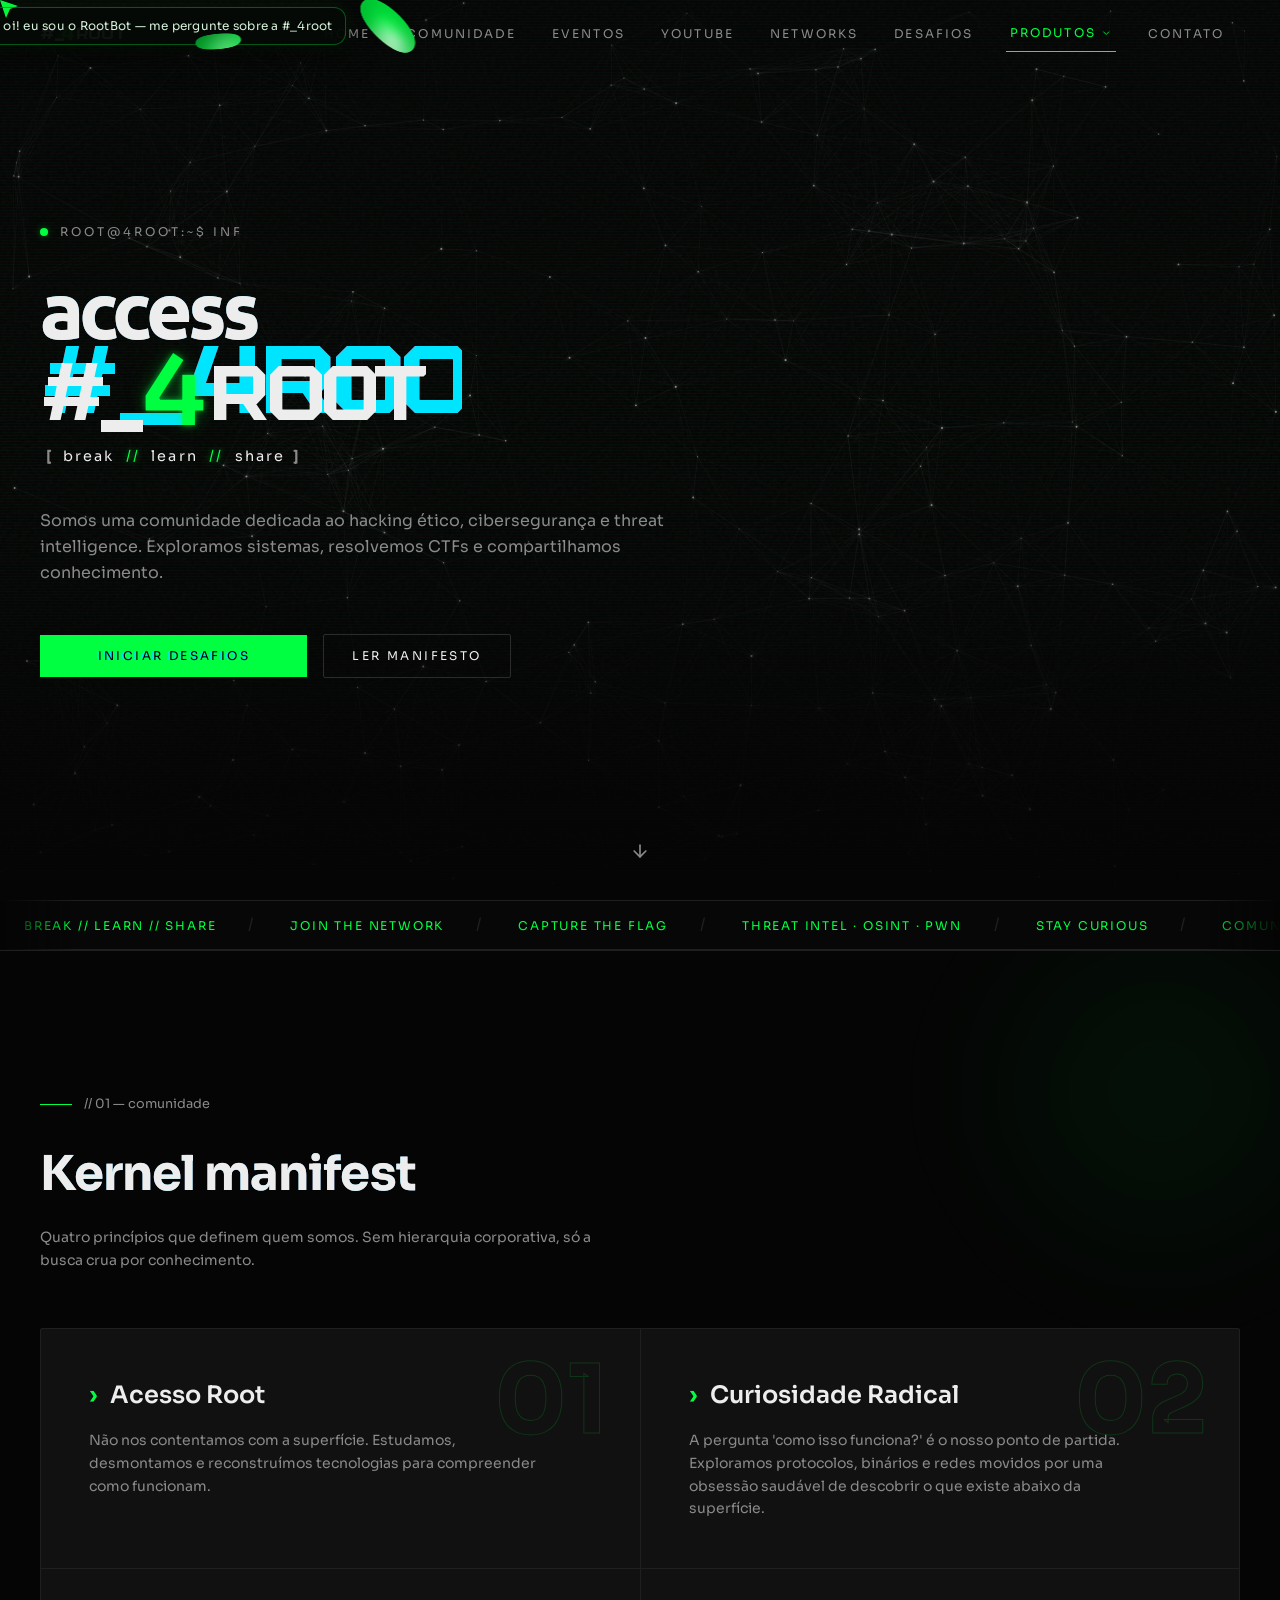
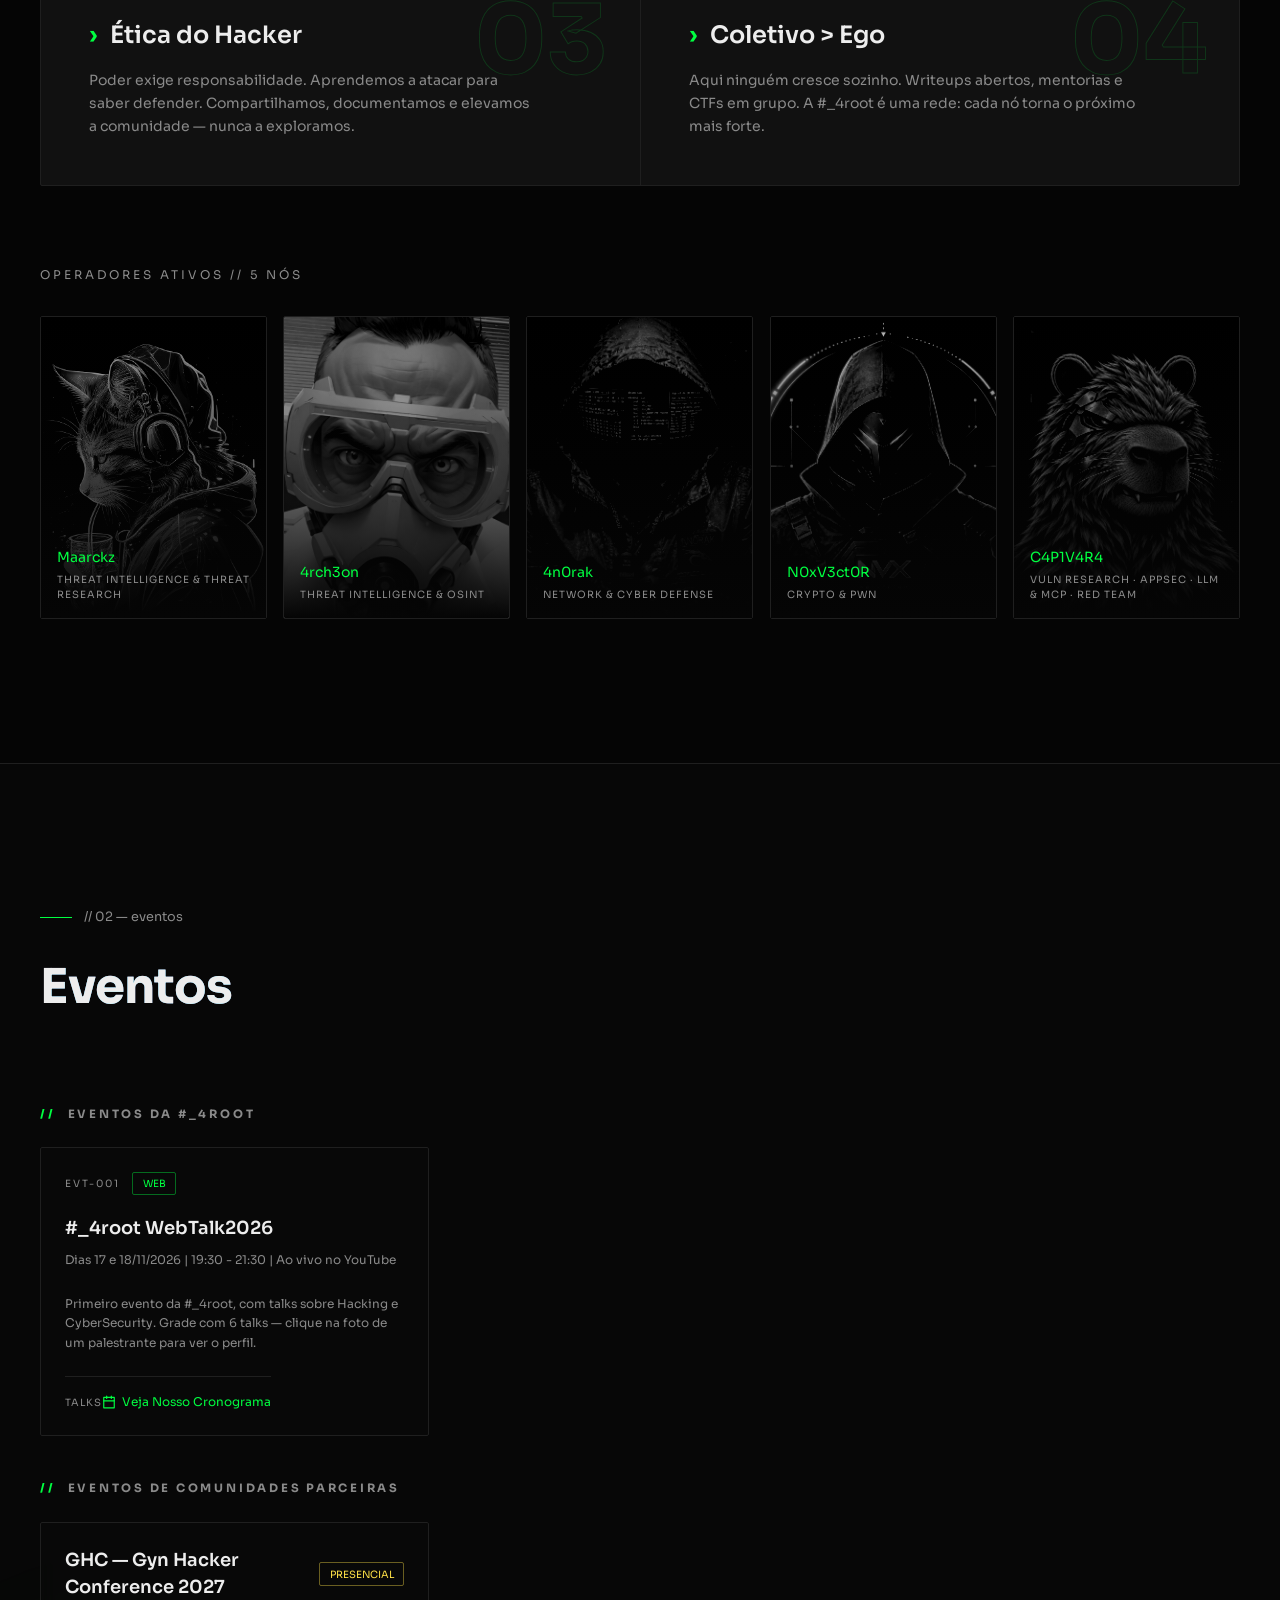
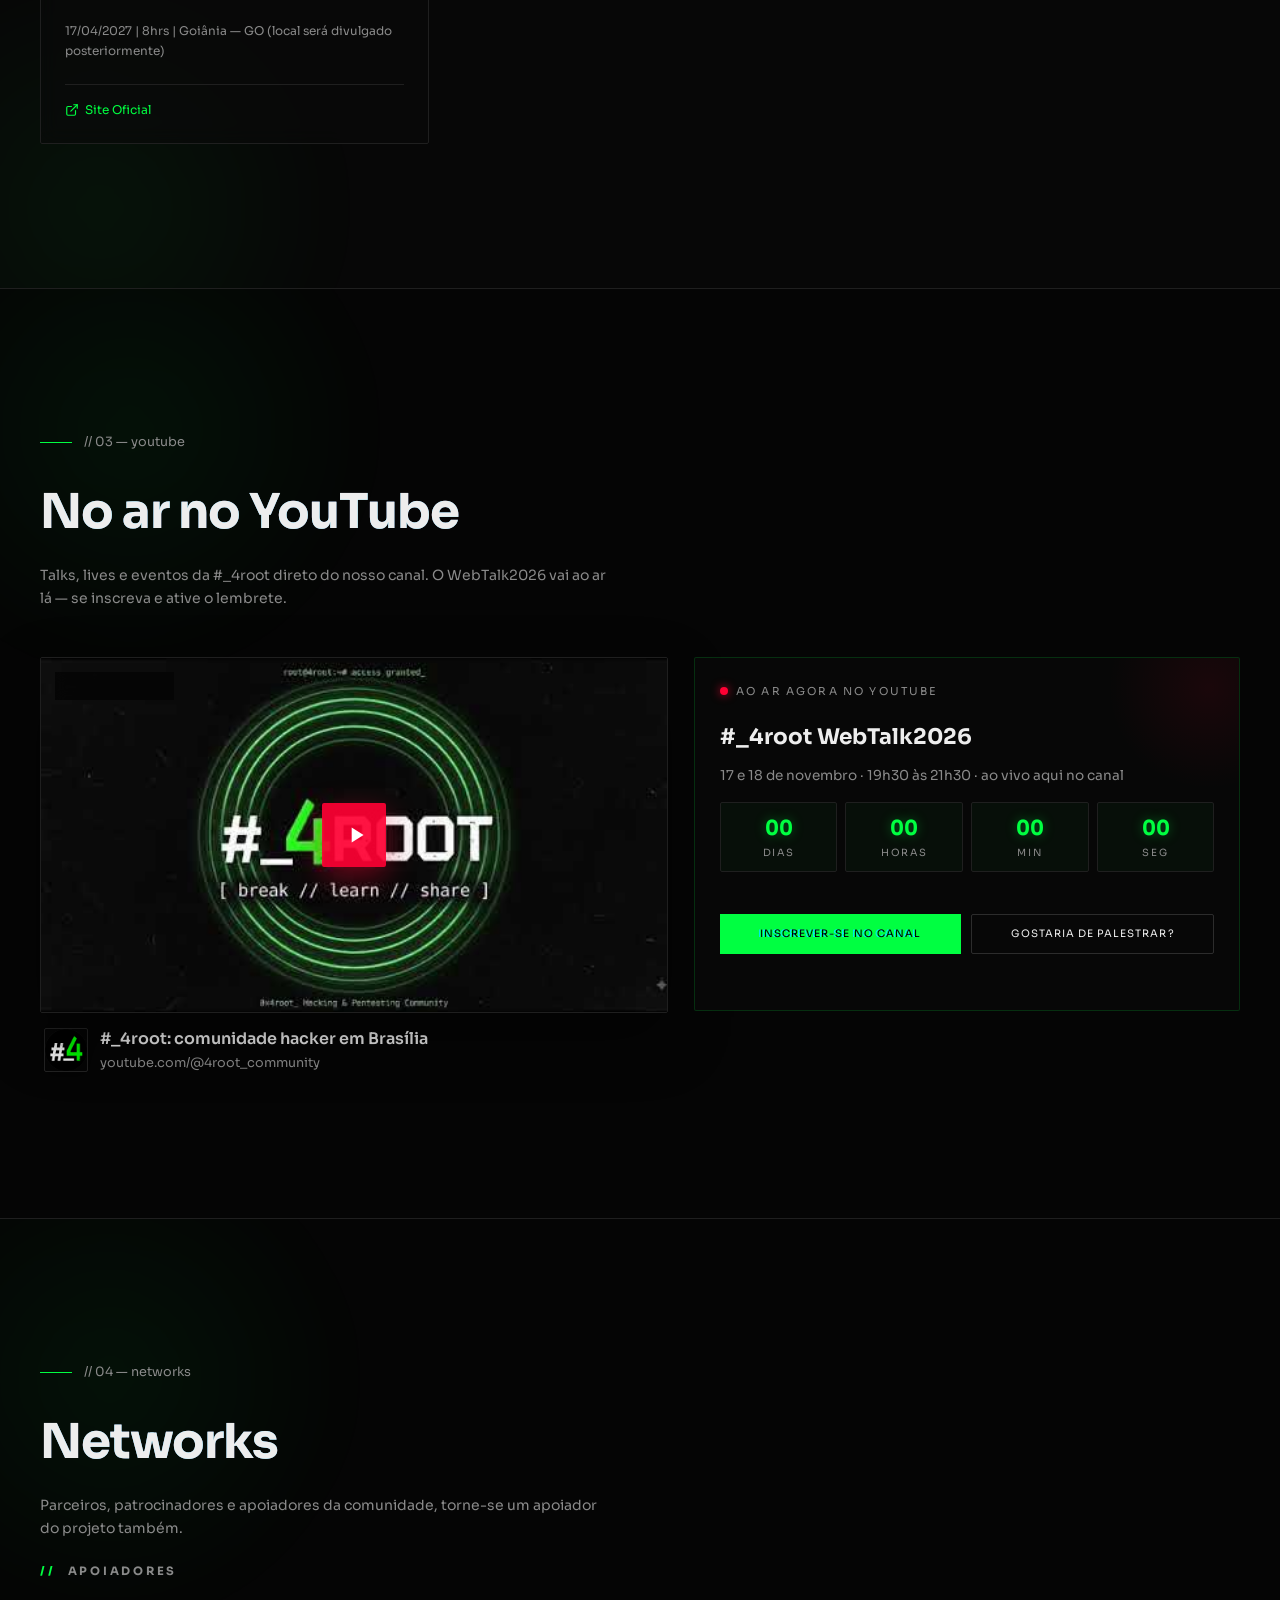
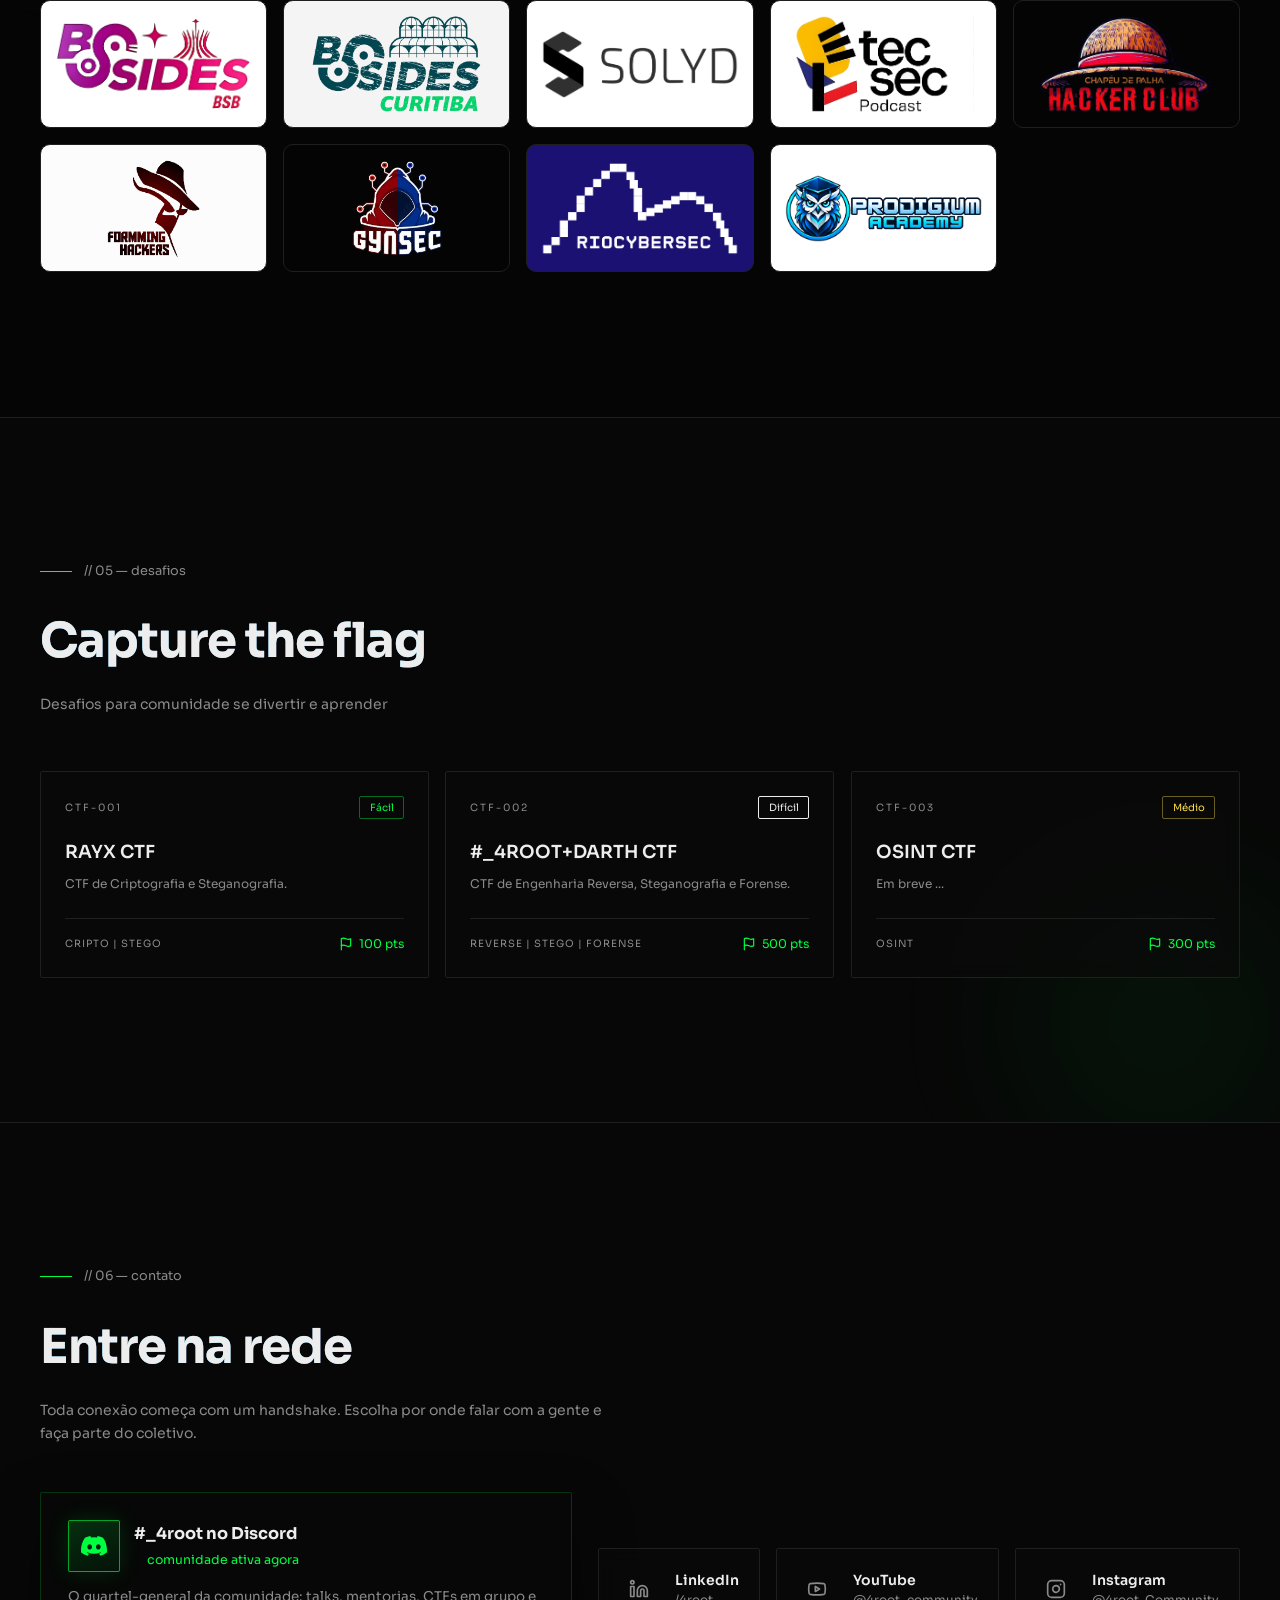
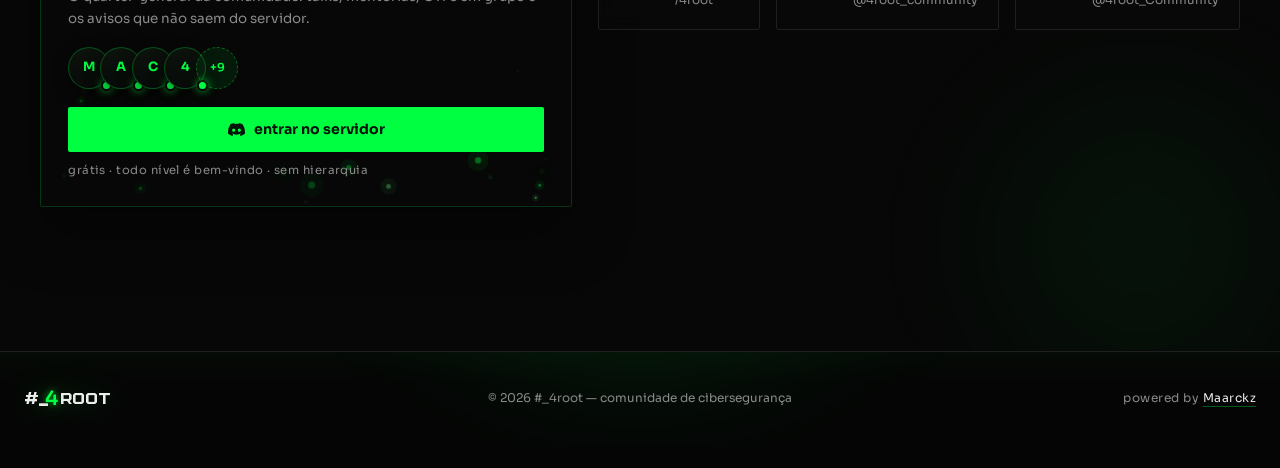
==== commit 6fc5e040: "Update index.html" ====
--- a/index.html
+++ b/index.html
@@ -415,7 +415,7 @@
             <img src="local-assets/images/83a34e8d-5d65-45ba-ad07-0fbe2e95108e.png" alt="N0xV3ct0R">
             <div class="overlay"></div>
             <div class="info">
-              <p class="handle">@N0xV3ct0R</p>
+              <p class="handle">N0xV3ct0R</p>
               <p class="role">Crypto &amp; Pwn</p>
             </div>
           </a>
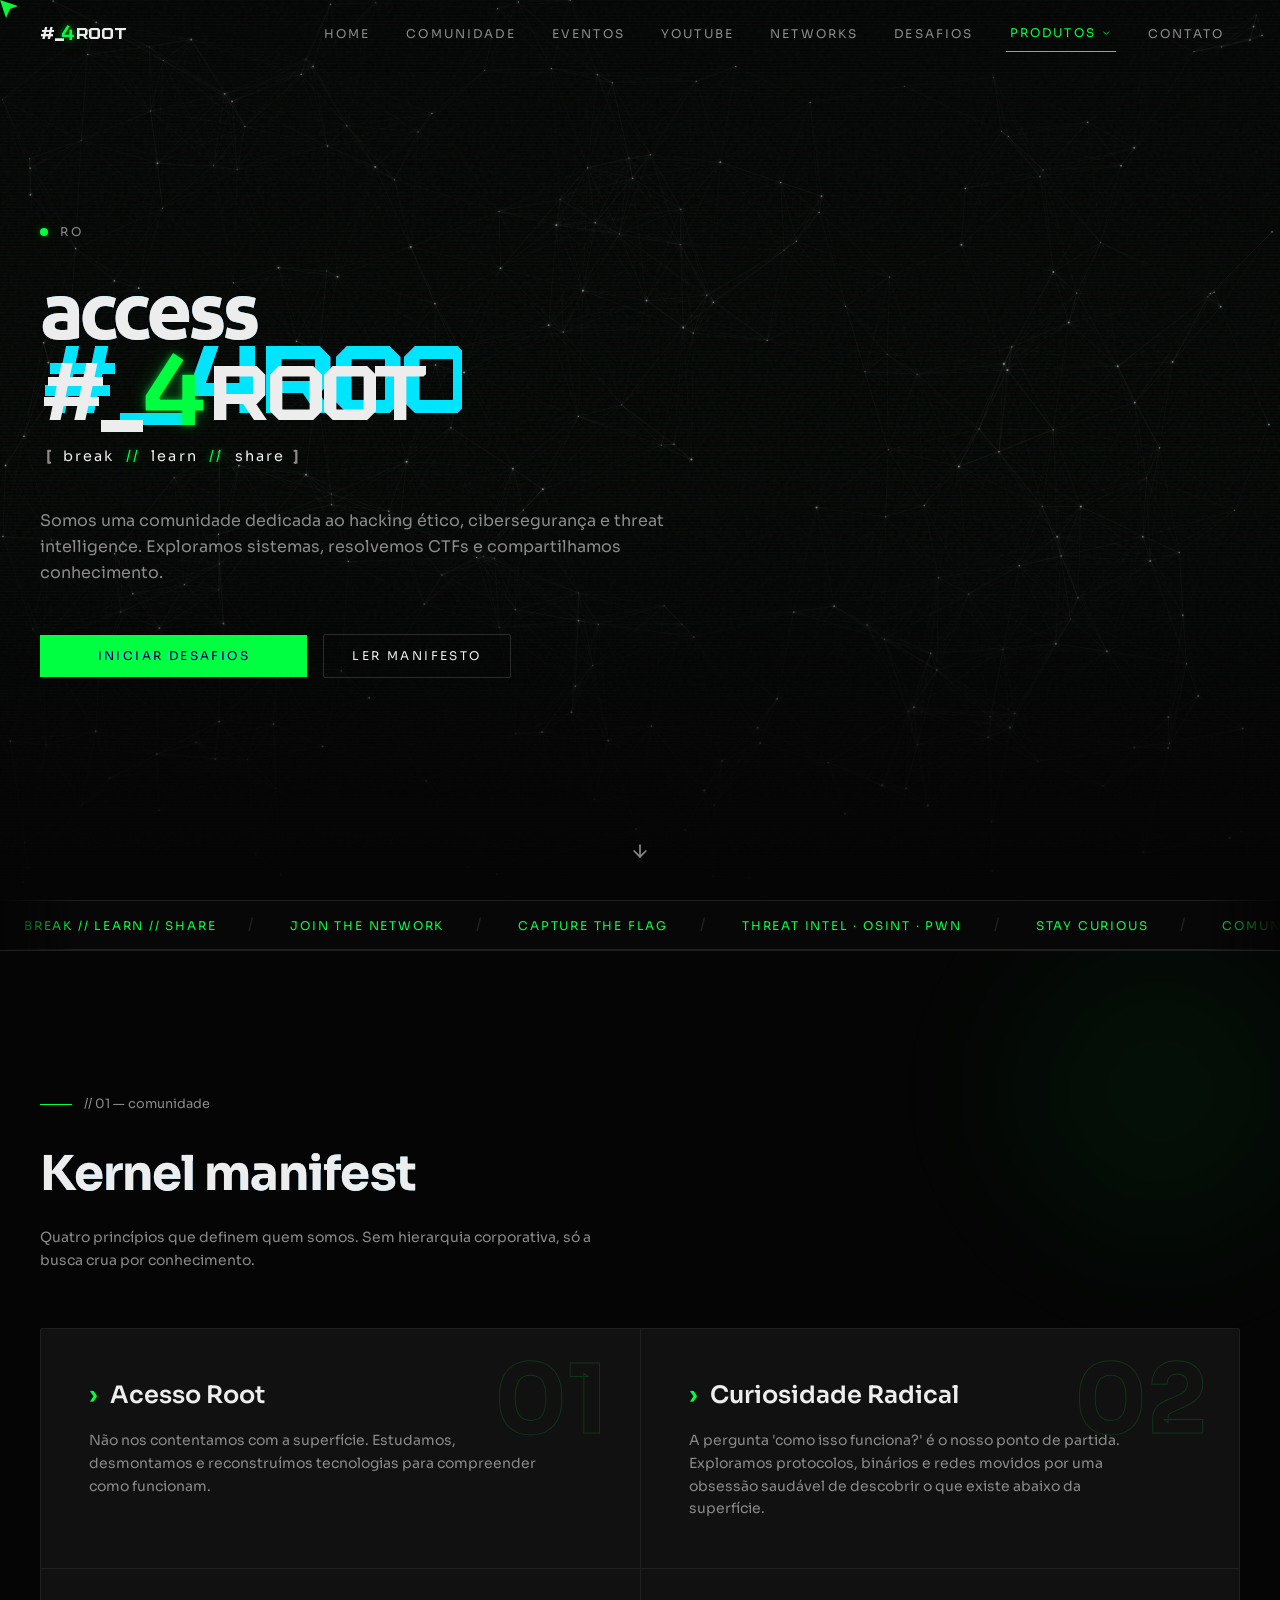
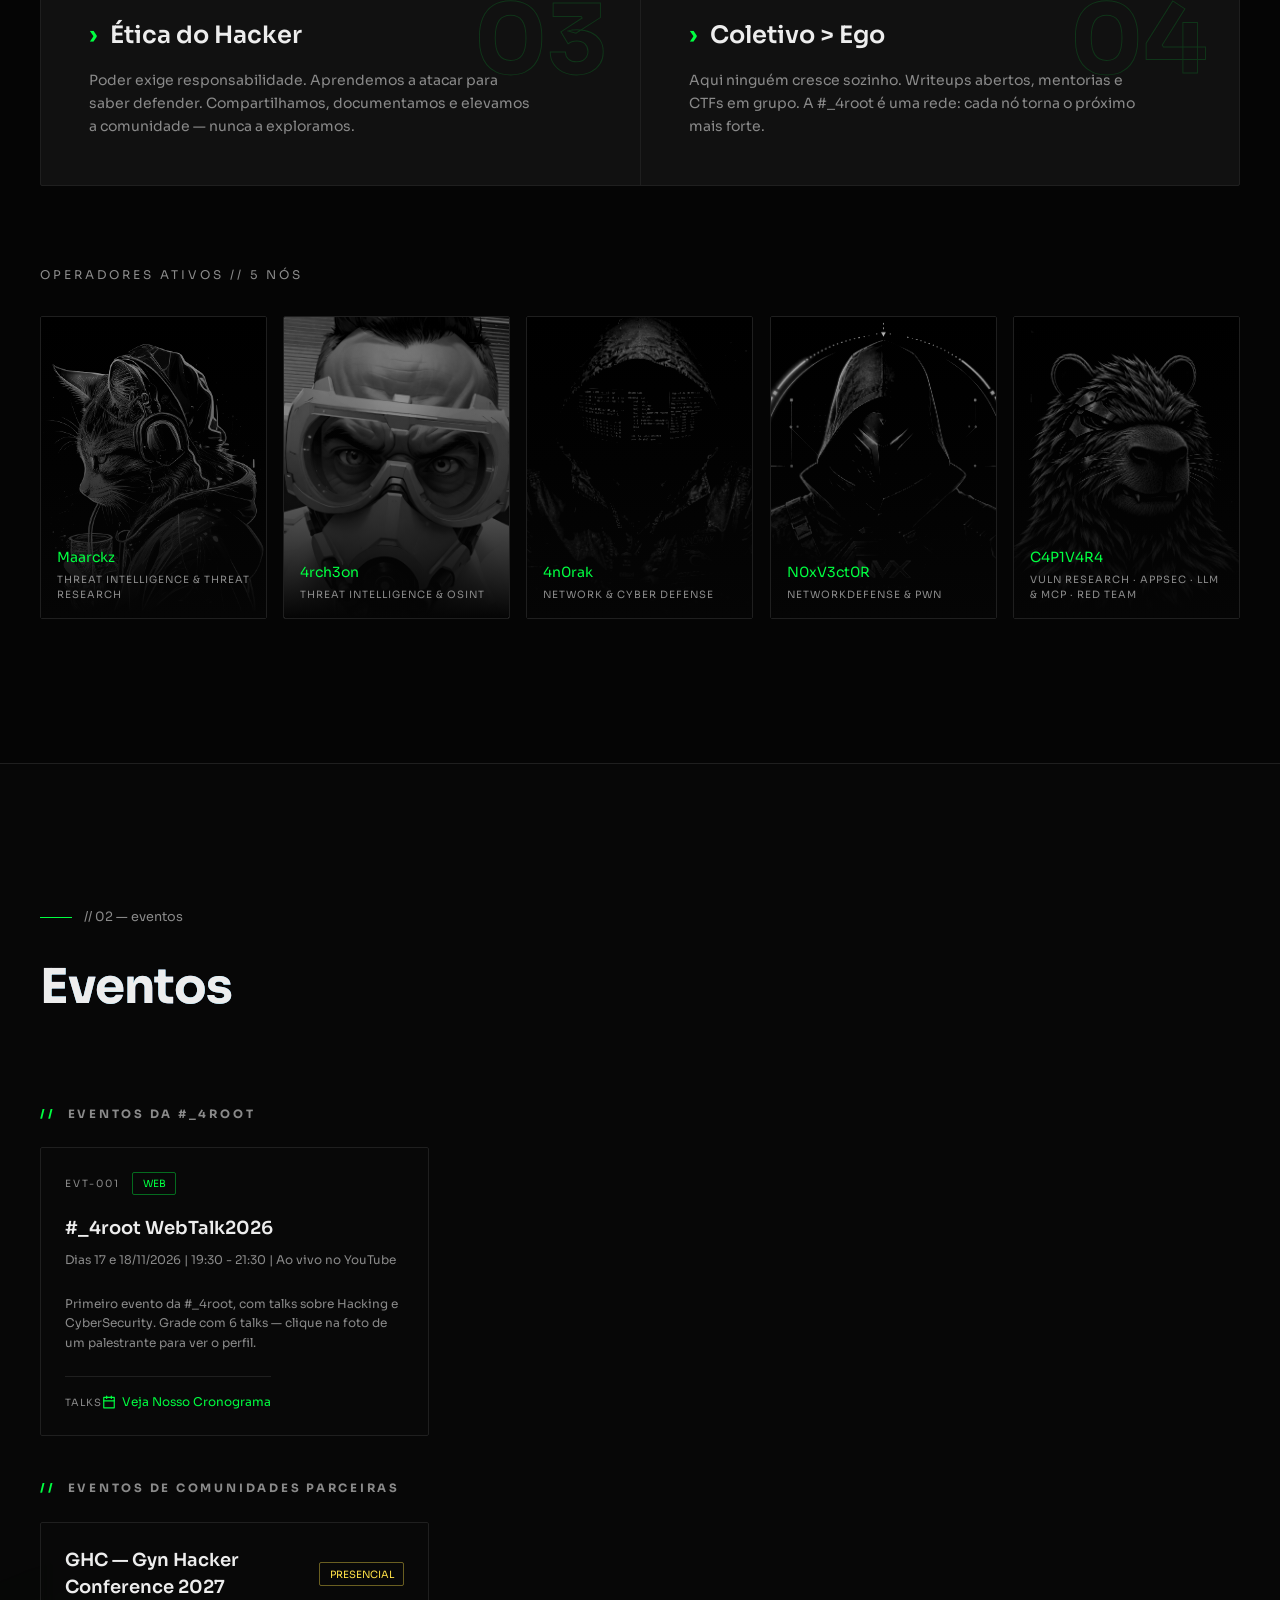
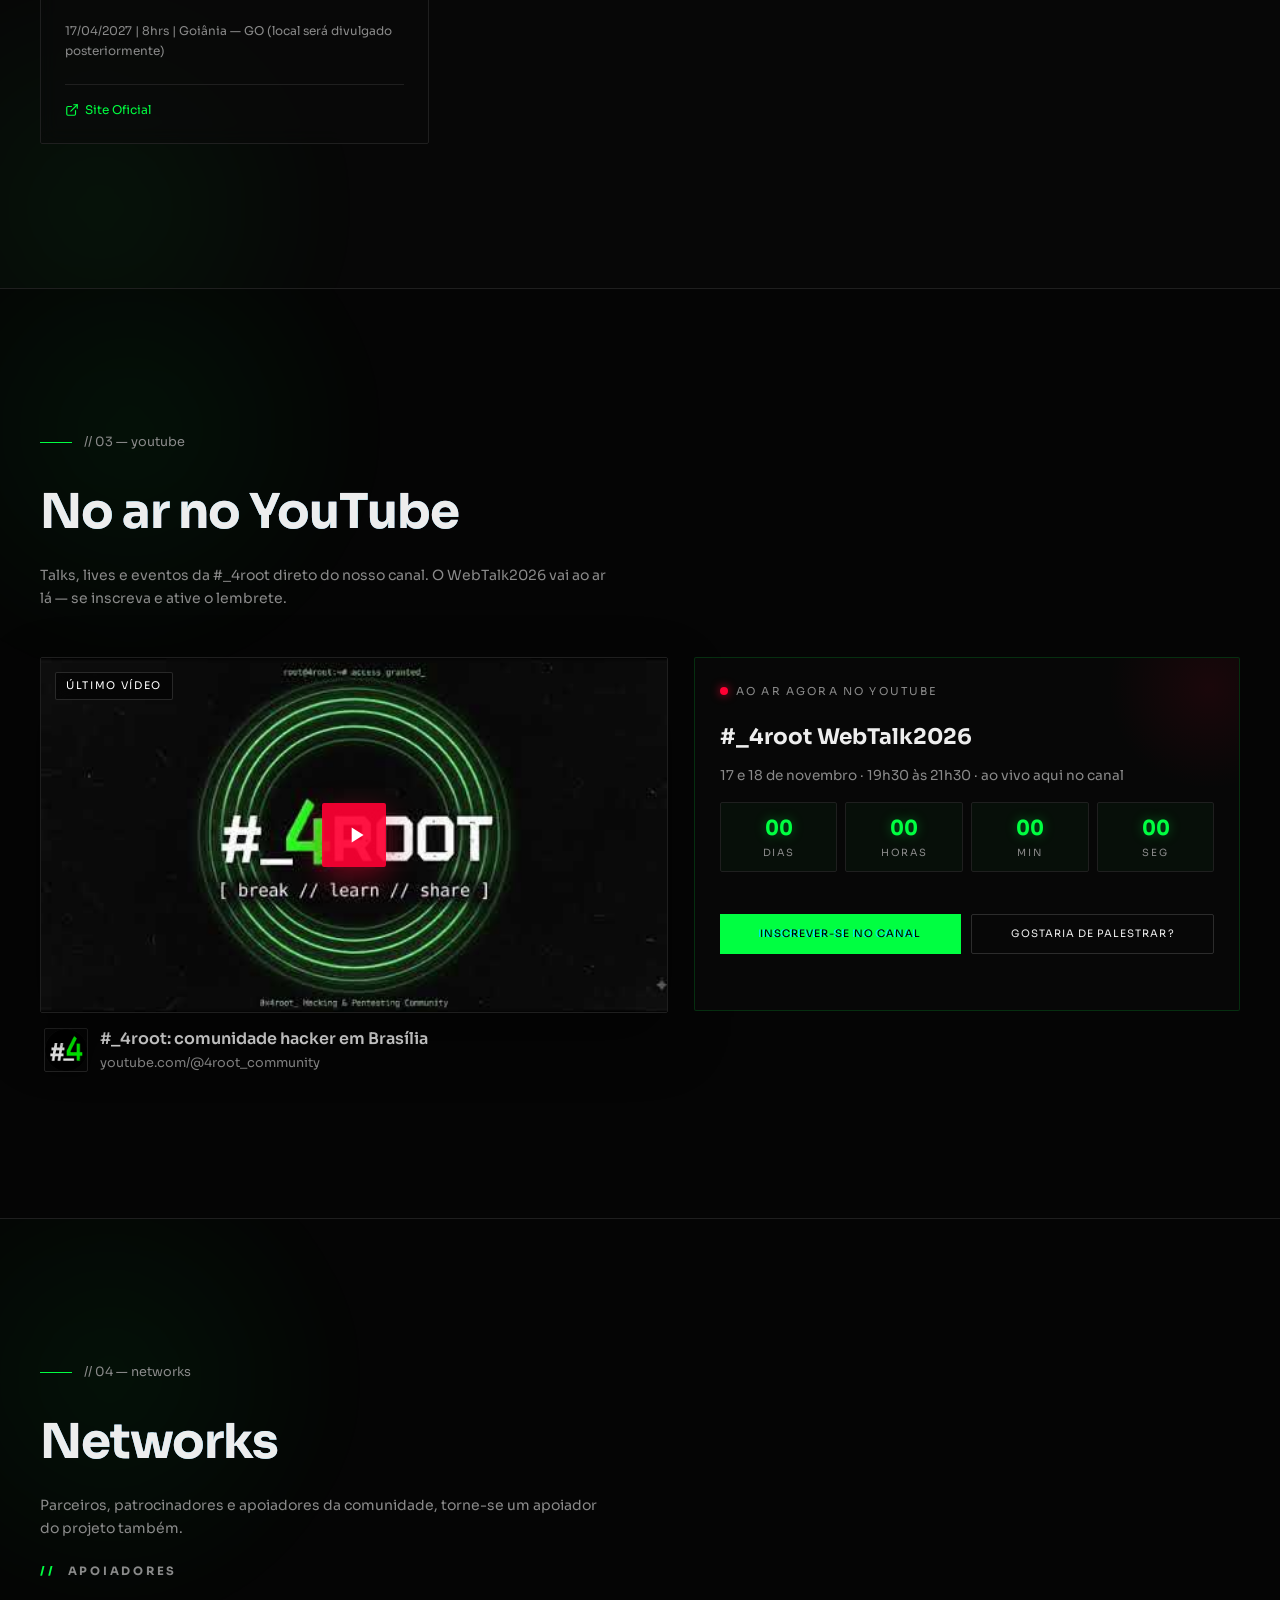
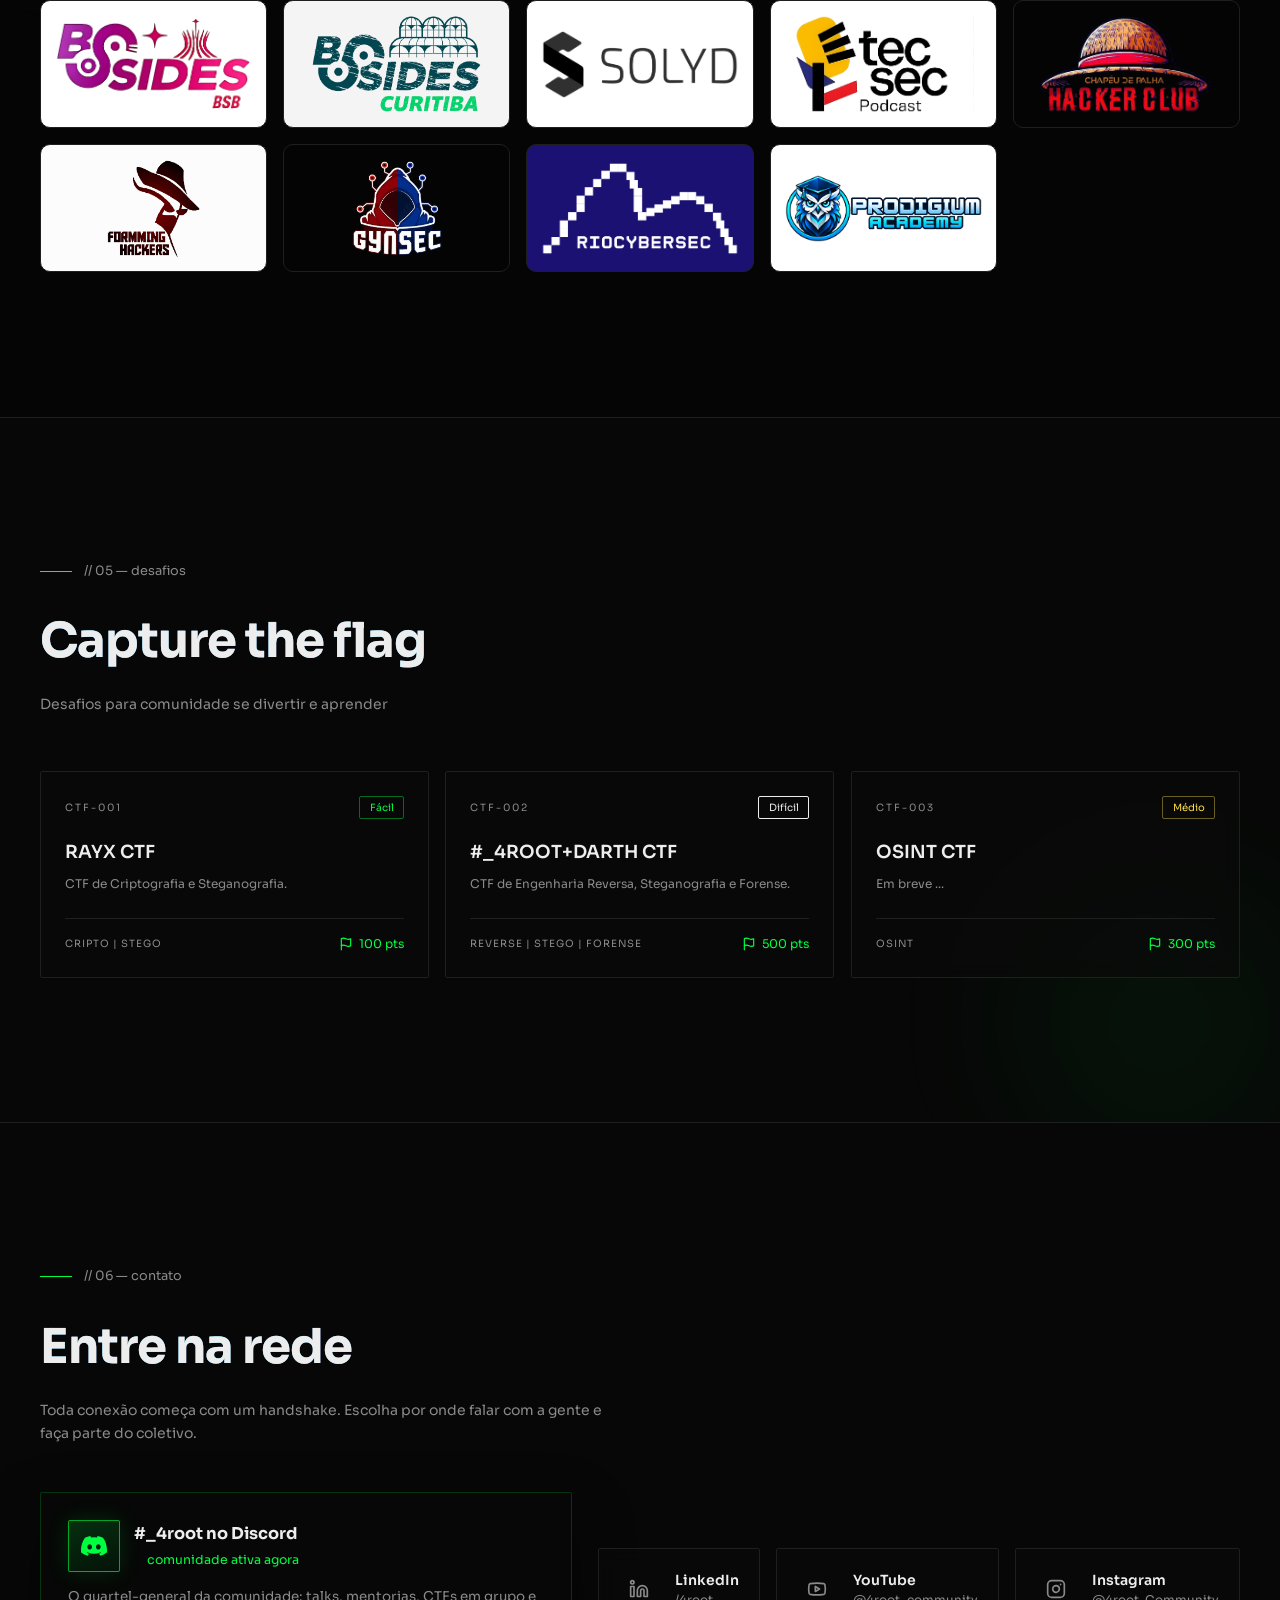
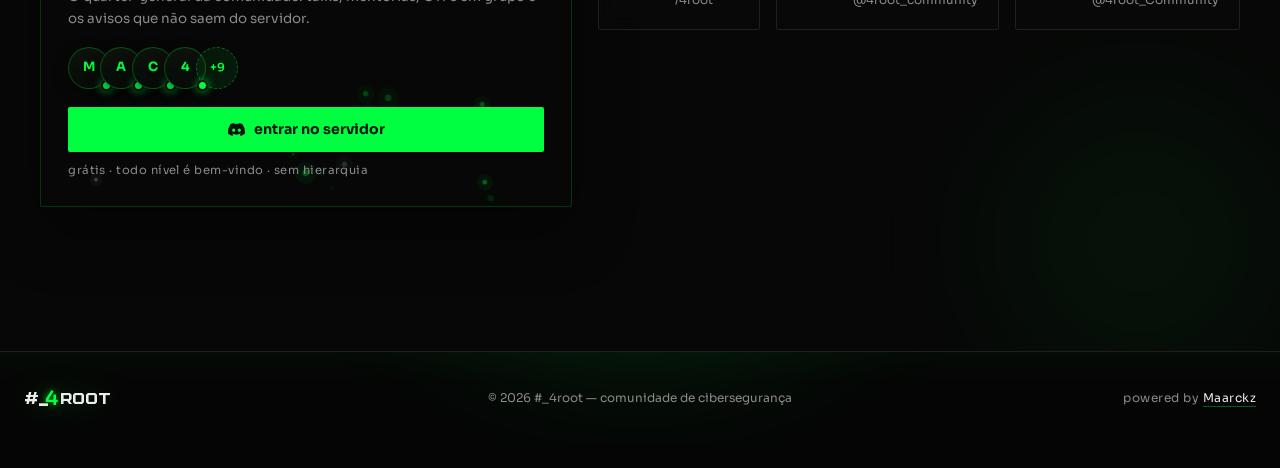
==== commit 6b7fa0cf: "Update index.html" ====
--- a/index.html
+++ b/index.html
@@ -416,7 +416,7 @@
             <div class="overlay"></div>
             <div class="info">
               <p class="handle">N0xV3ct0R</p>
-              <p class="role">Crypto &amp; Pwn</p>
+              <p class="role">NetworkDefense &amp; Pwn</p>
             </div>
           </a>
 
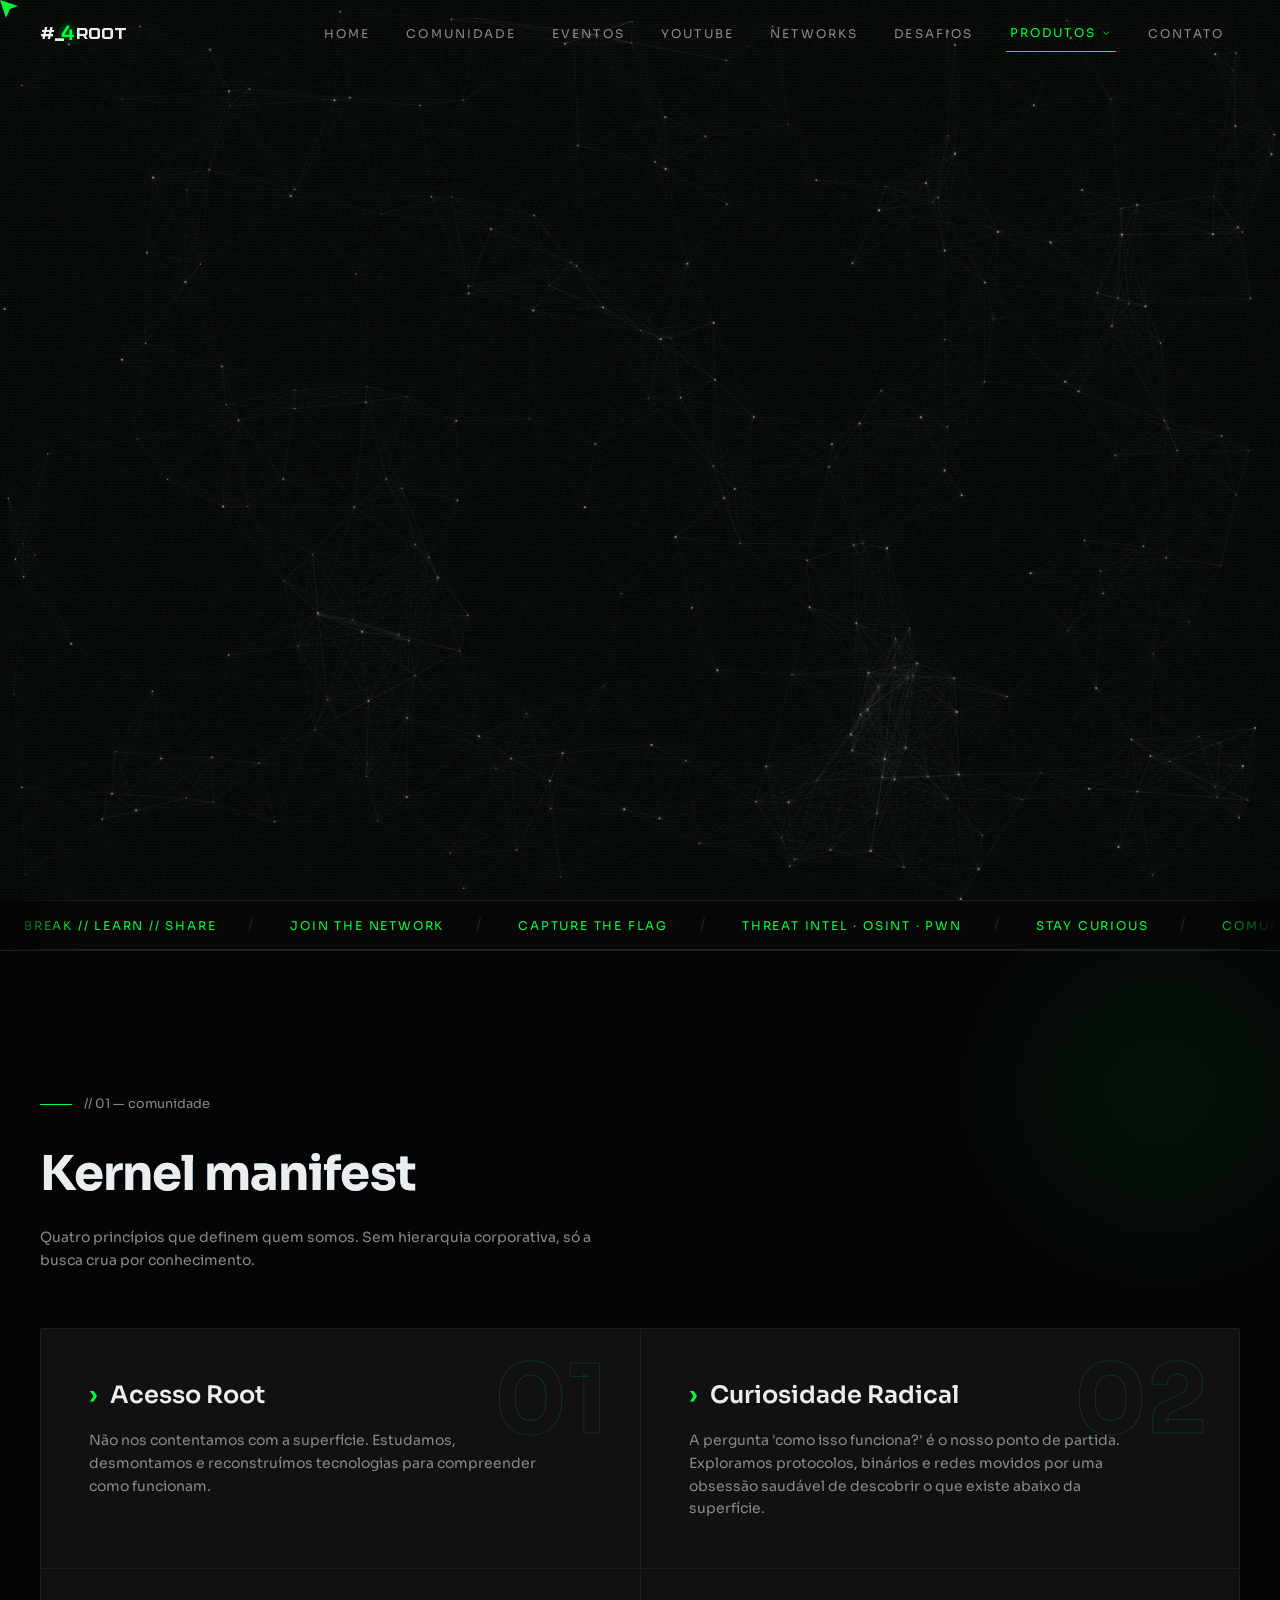
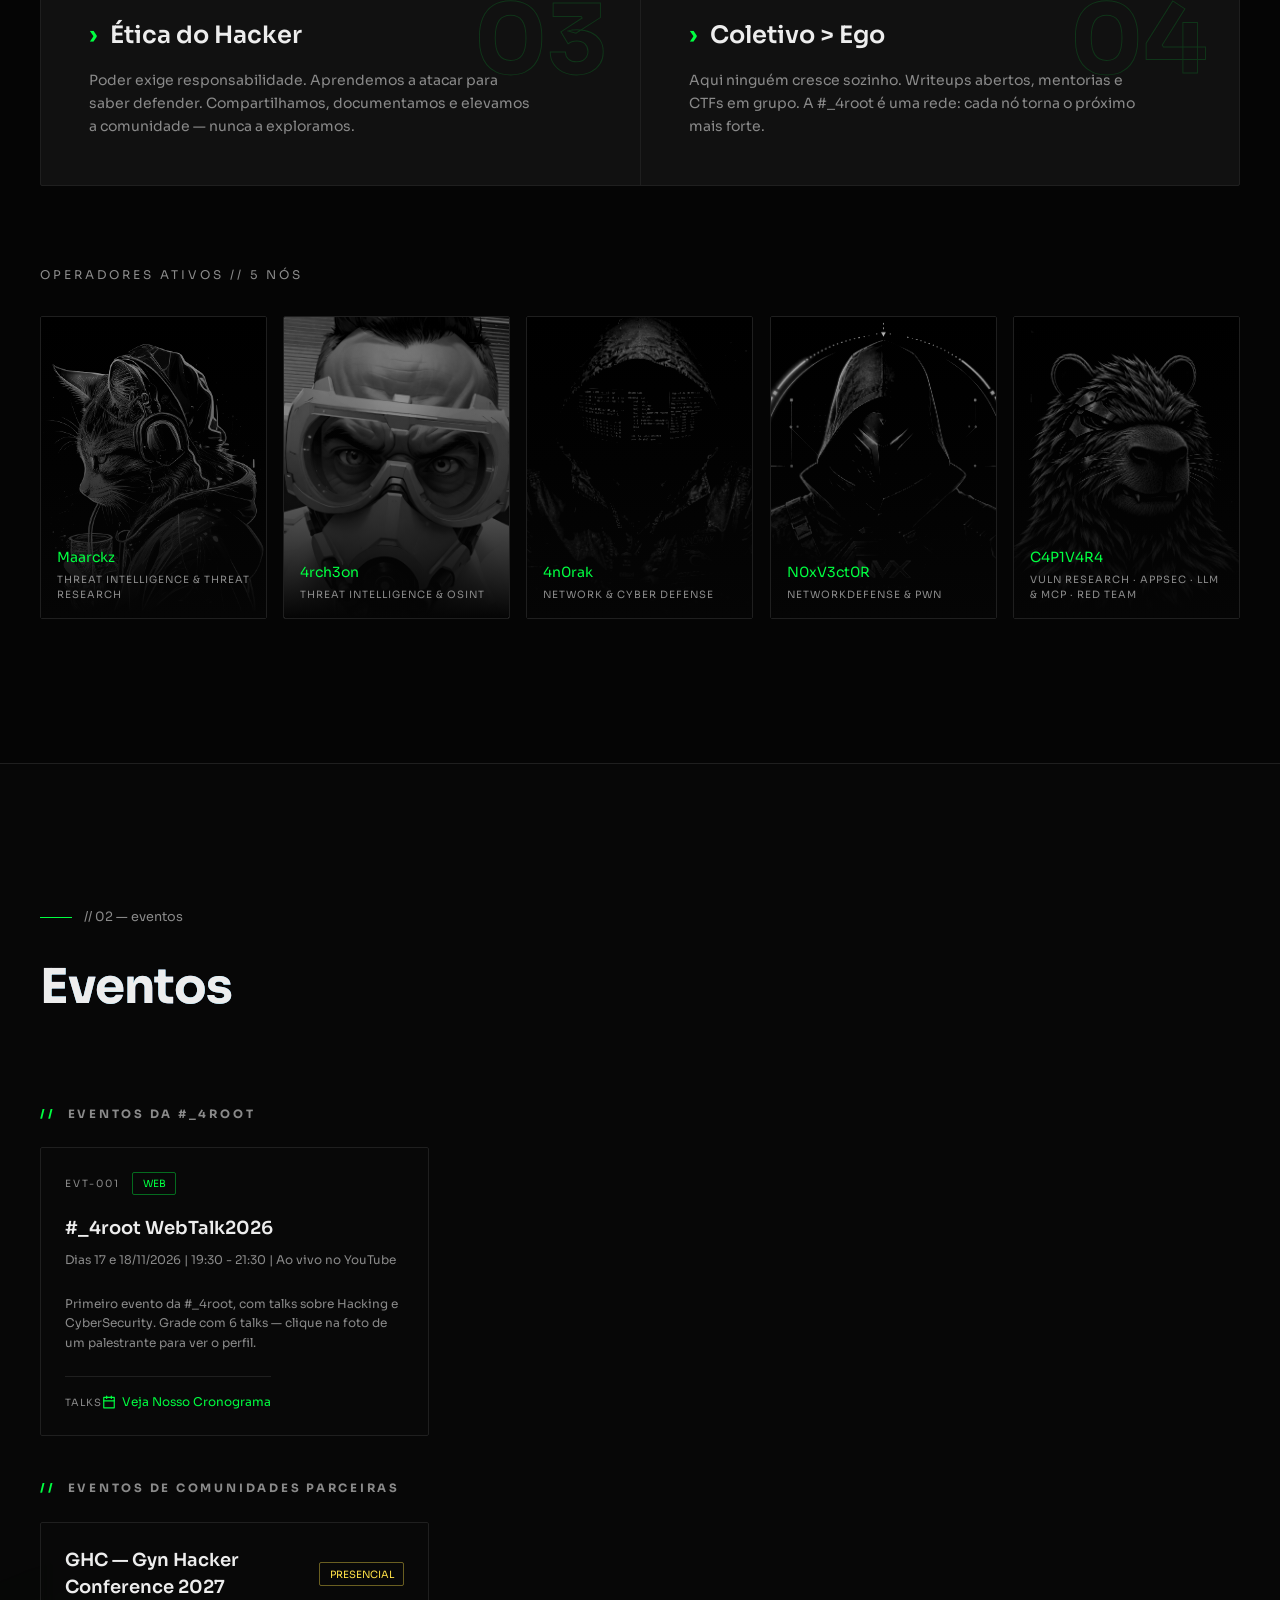
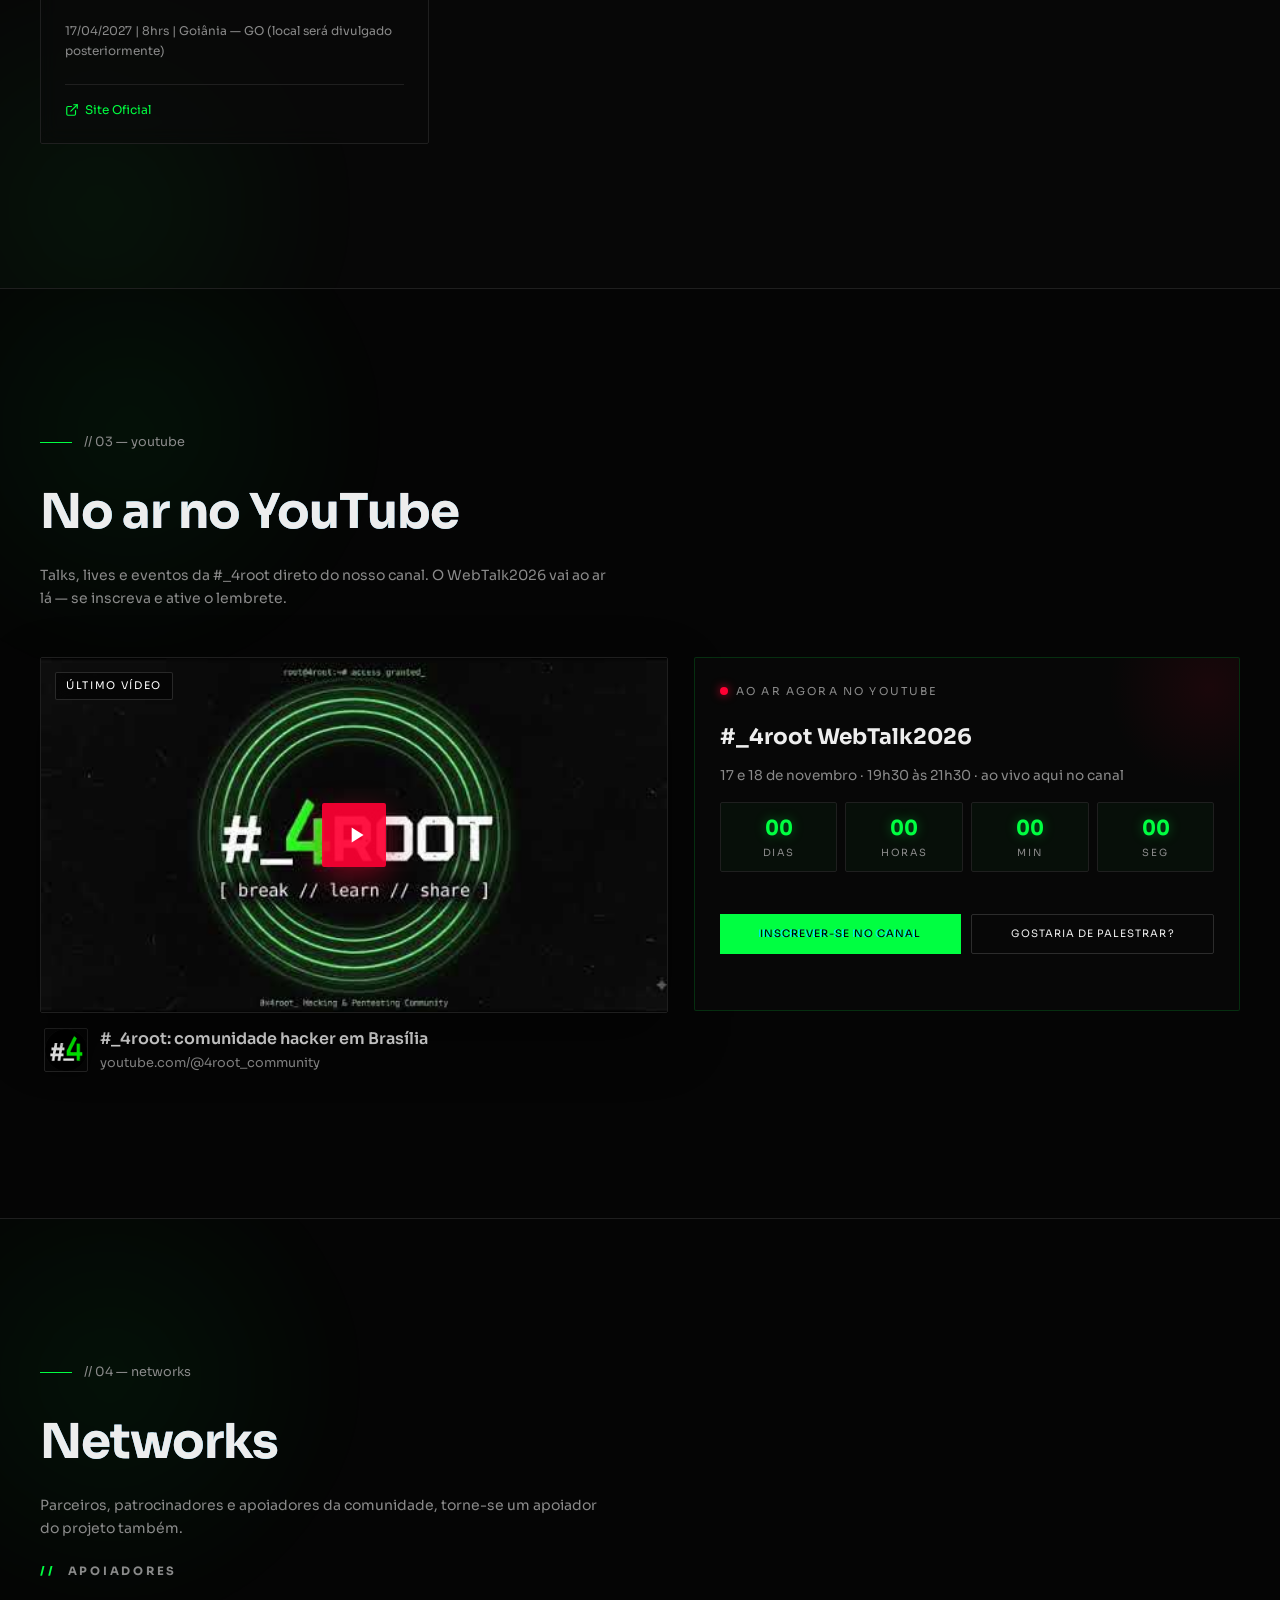
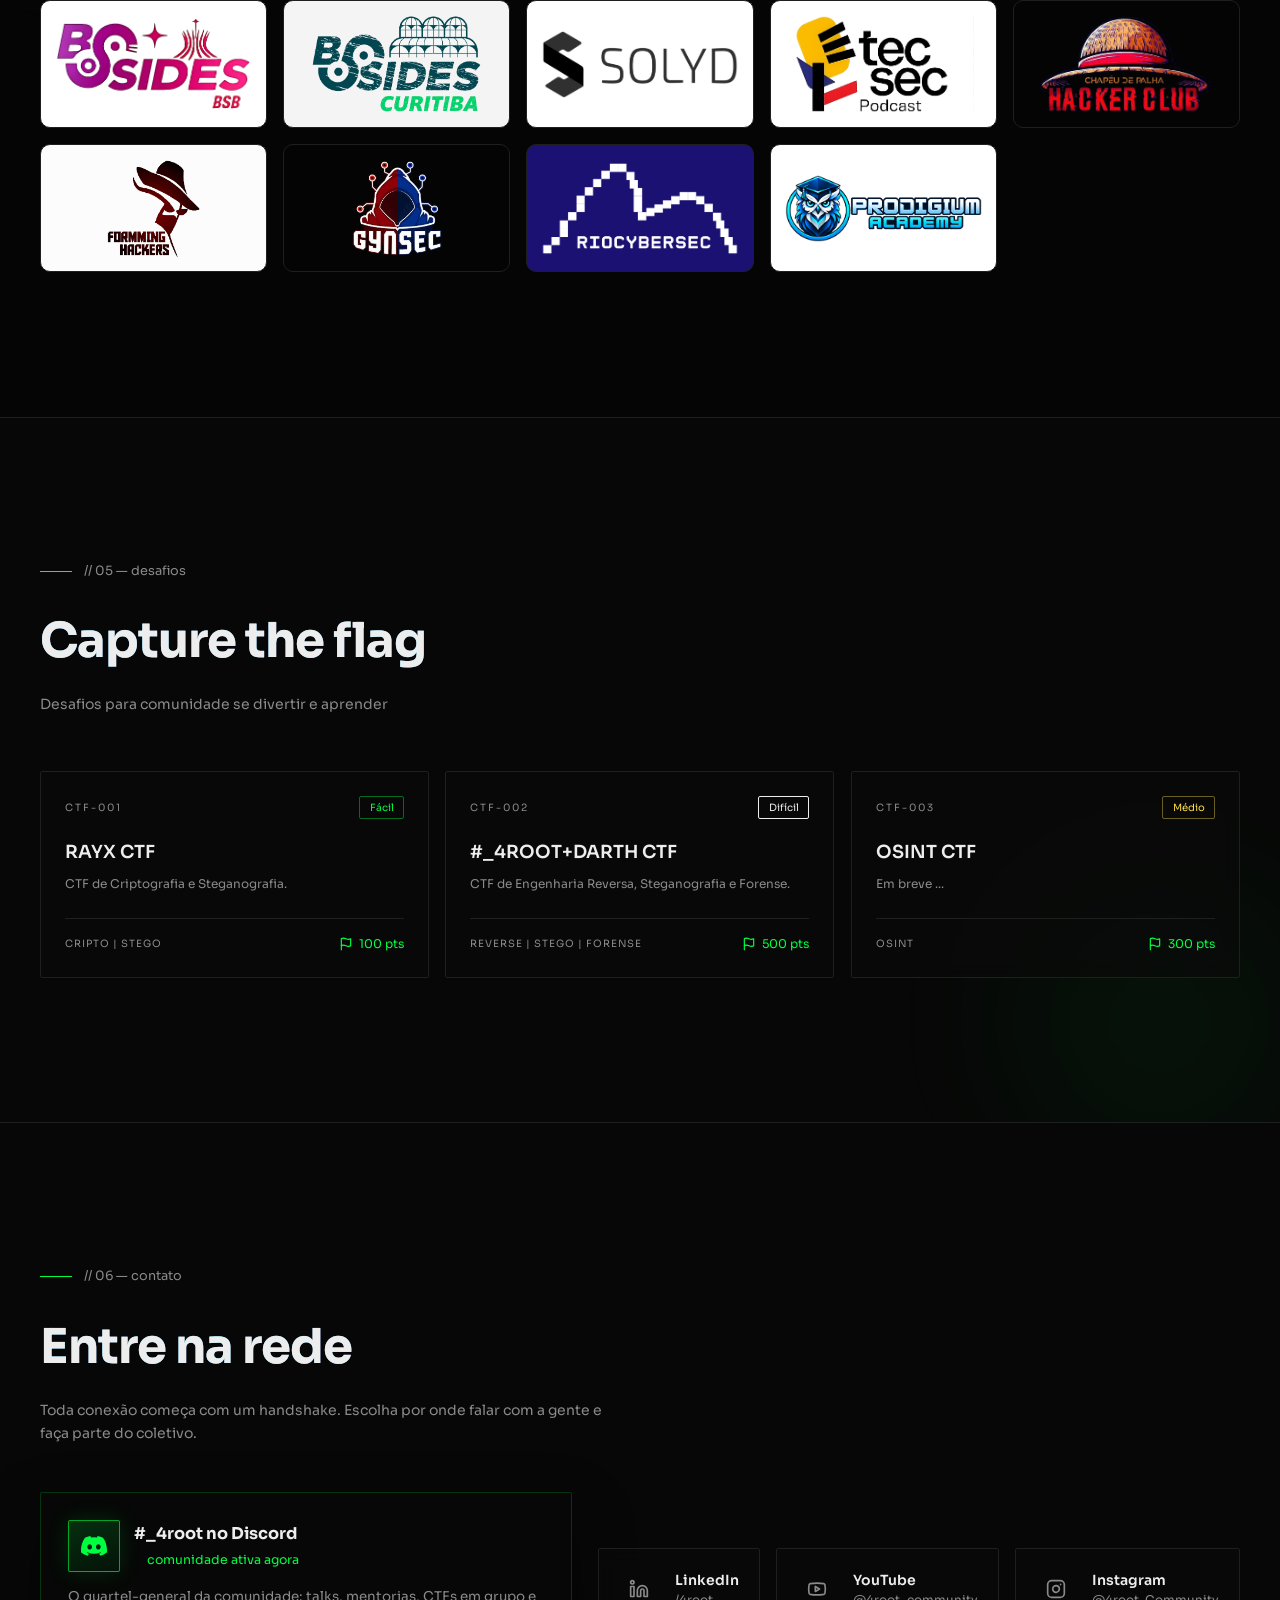
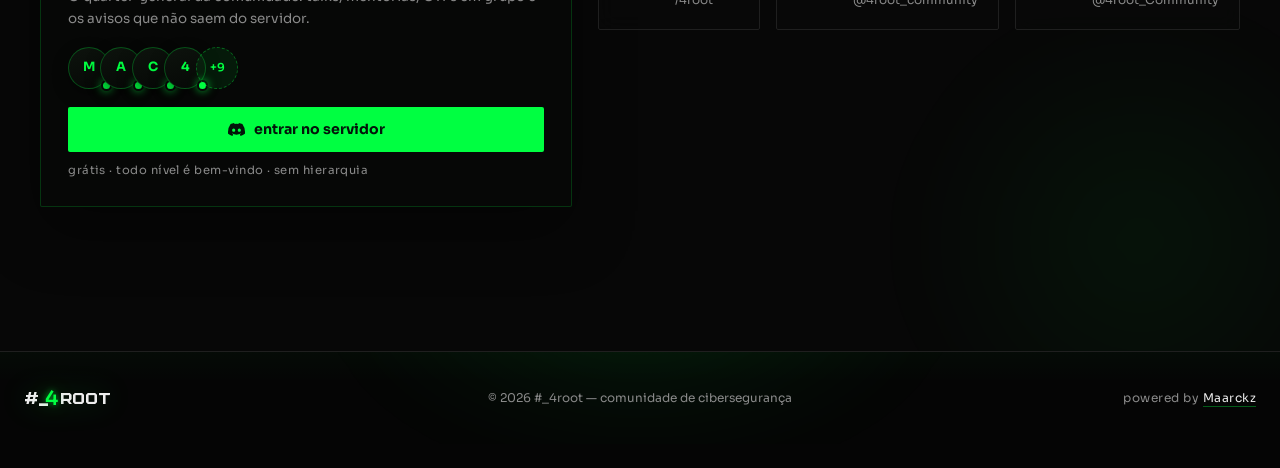
==== commit aaebe527: "Add files via upload" ====
--- a/index.html
+++ b/index.html
@@ -4,16 +4,22 @@
 <head>
   <meta charset="UTF-8">
   <meta name="viewport" content="width=device-width, initial-scale=1.0">
-  <title>#_4root | Comunidade de Cibersegurança e Hacking</title>
+  <title>4root | Comunidade de Cibersegurança e Hacking</title>
 
   <meta name="description"
-    content="#_4root é uma comunidade de cibersegurança e hacking voltada à troca de conhecimento, pesquisa e desenvolvimento técnico. Conectamos profissionais, estudantes e entusiastas por meio de talks, eventos, CTFs e iniciativas colaborativas em segurança ofensiva, CTI e OSINT.">
+    content="4root (#_4root) é uma comunidade de cibersegurança e hacking ético: talks, eventos, CTFs e networking em segurança ofensiva, CTI e OSINT.">
   <meta name="keywords"
-    content="cibersegurança, hacking, pentesting, CTF, capture the flag, segurança ofensiva, CTI, OSINT, comunidade de hackers, #_4root">
+    content="4root, #_4root, 4root.com.br, cibersegurança, hacking, pentesting, CTF, capture the flag, segurança ofensiva, CTI, OSINT, comunidade de hackers">
   <meta name="author" content="#_4root Community">
   <meta name="theme-color" content="#050505">
   <meta name="referrer" content="strict-origin-when-cross-origin">
   <link rel="canonical" href="https://4root.com.br/">
+  <meta name="robots" content="index, follow, max-image-preview:large">
+
+  <!-- Google Search Console: método recomendado é verificação por DNS (veja o guia).
+       Alternativa por tag HTML: crie a propriedade no GSC, copie a meta gerada e
+       descomente a linha abaixo, colando o código no lugar do placeholder:
+  <meta name="google-site-verification" content="CODIGO_DO_GSC_AQUI"> -->
 
   <meta property="og:type" content="website">
   <meta property="og:site_name" content="#_4root">
@@ -40,6 +46,7 @@
     "@context": "https://schema.org",
     "@type": "Organization",
     "name": "#_4root",
+    "alternateName": ["4root", "4Root", "4 Root", "#_4root"],
     "url": "https://4root.com.br/",
     "logo": "https://4root.com.br/static/favicon.png",
     "sameAs": [
@@ -48,7 +55,24 @@
       "https://www.youtube.com/@4root_community",
       "https://www.instagram.com/4root_community"
     ],
-    "description": "Somos Uma comunidade dedicada ao hacking ético, pentesting e cibersegurança. Exploramos sistemas, resolvemos CTFs e compartilhamos conhecimento."
+    "description": "4root (#_4root) é uma comunidade dedicada ao hacking ético, pentesting e cibersegurança. Exploramos sistemas, resolvemos CTFs e compartilhamos conhecimento."
+  }
+  </script>
+
+  <script type="application/ld+json">
+  {
+    "@context": "https://schema.org",
+    "@type": "WebSite",
+    "name": "4root",
+    "alternateName": "#_4root",
+    "url": "https://4root.com.br/",
+    "inLanguage": "pt-BR",
+    "publisher": {
+      "@type": "Organization",
+      "name": "#_4root",
+      "url": "https://4root.com.br/",
+      "logo": "https://4root.com.br/static/favicon.png"
+    }
   }
   </script>
 
@@ -95,7 +119,8 @@
   }
   </script>
 
-  <link rel="icon" type="image/x-icon" href="static/favicon.png">
+  <link rel="icon" type="image/png" sizes="any" href="static/favicon.png">
+  <link rel="apple-touch-icon" href="static/favicon.png">
   <link rel="stylesheet" href="static/style.css">
 
   <link rel="preconnect" href="https://fonts.googleapis.com">
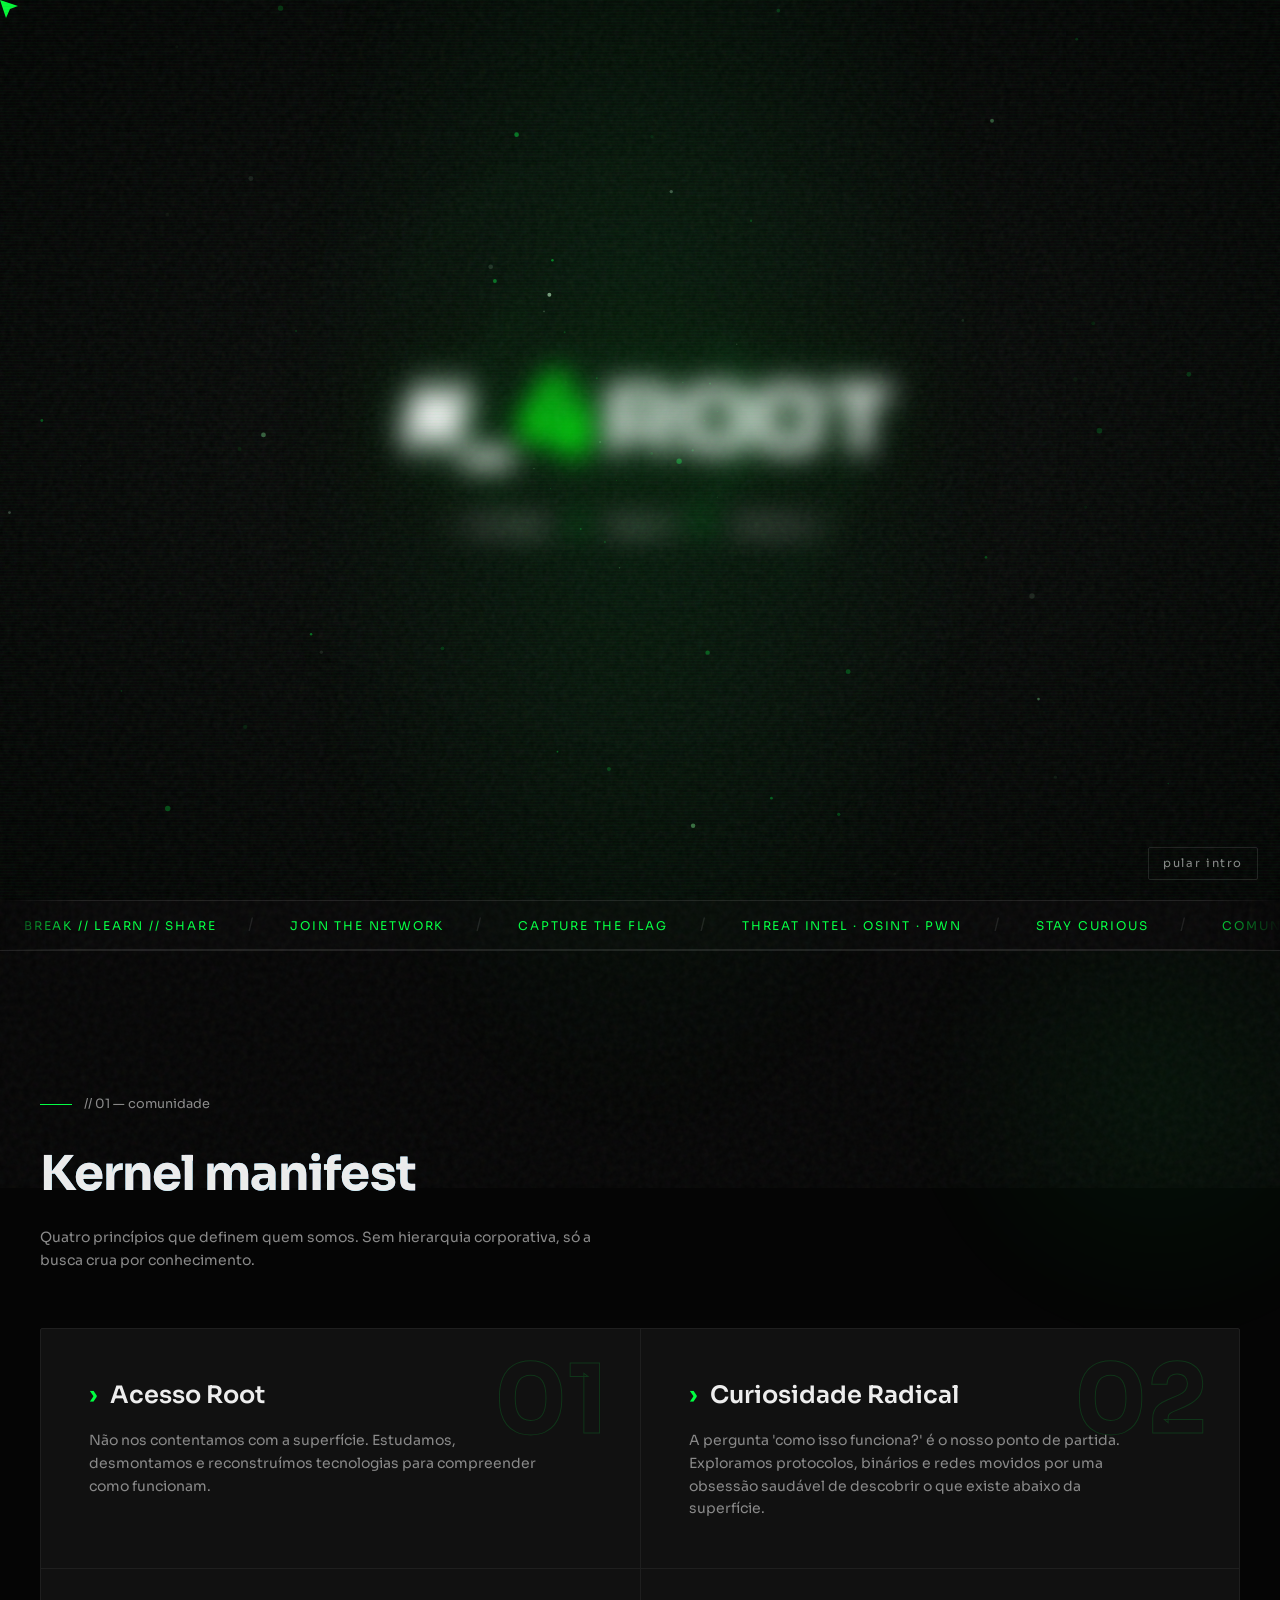
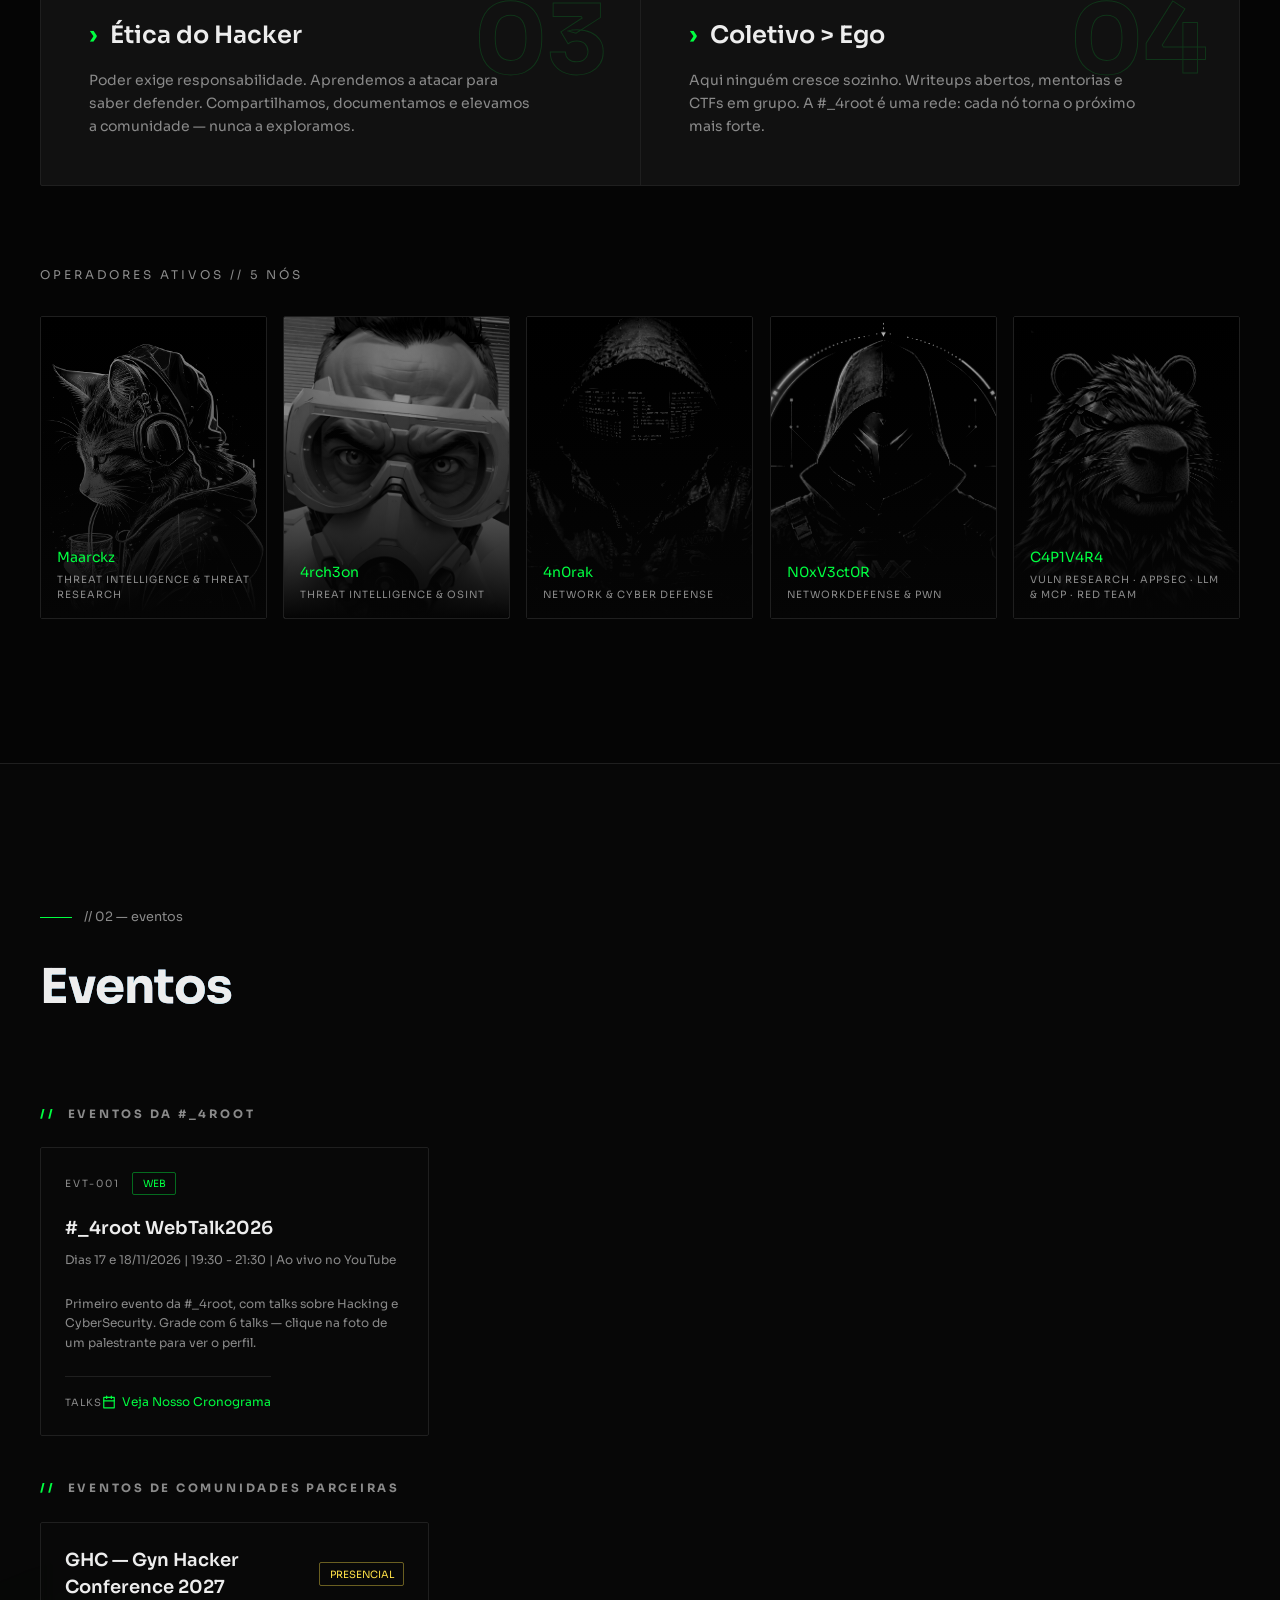
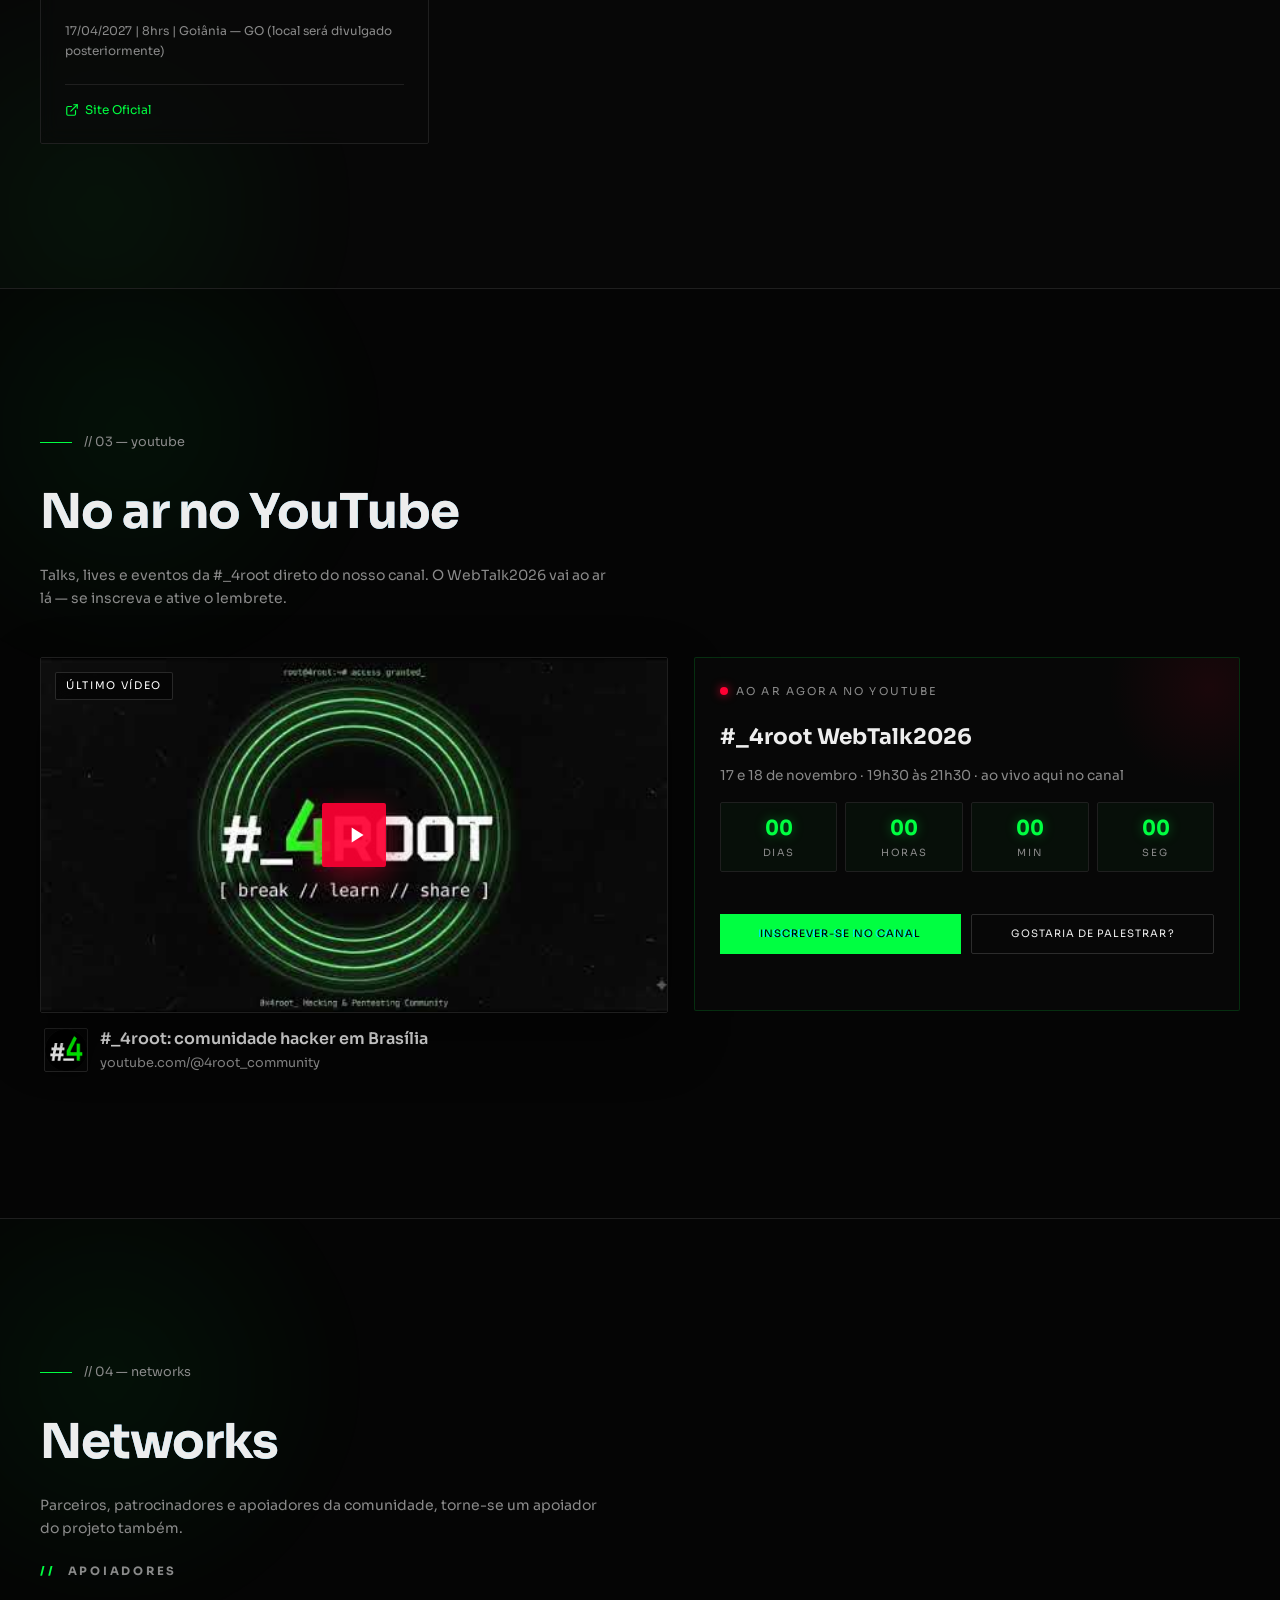
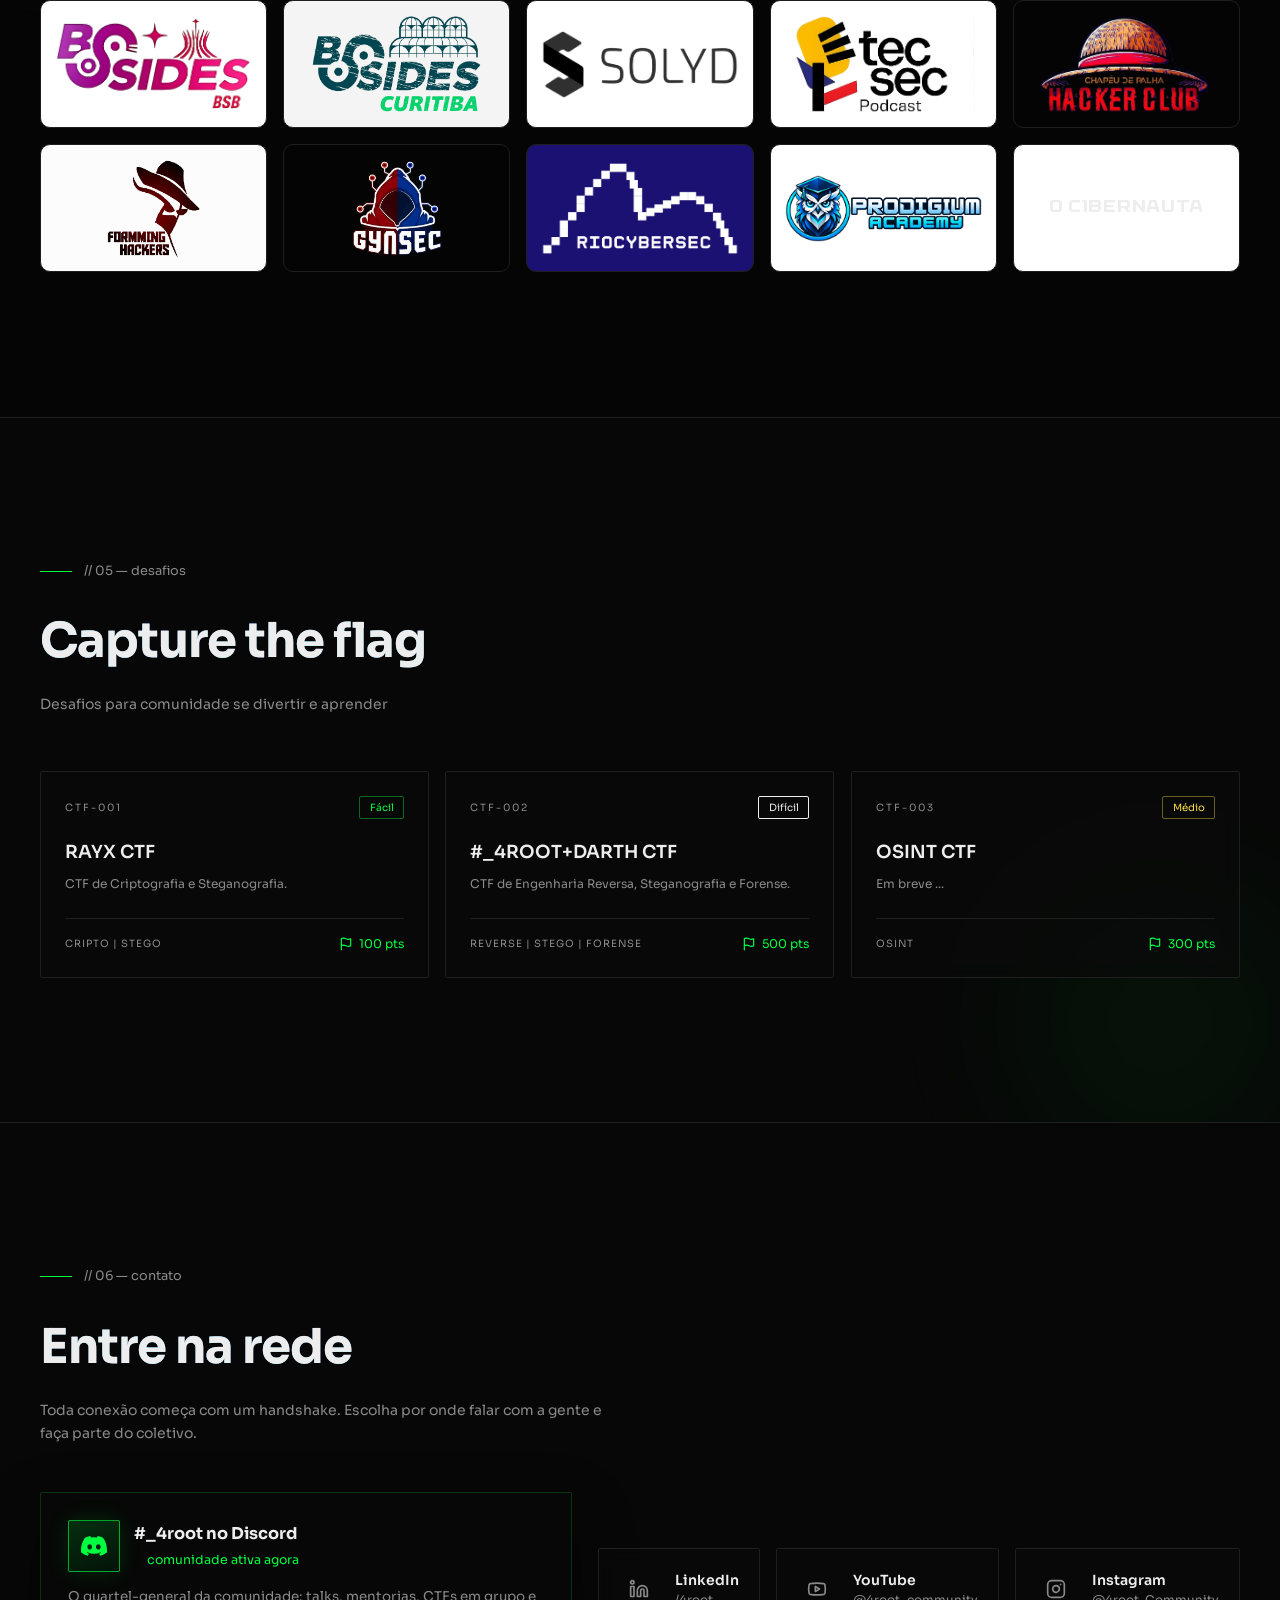
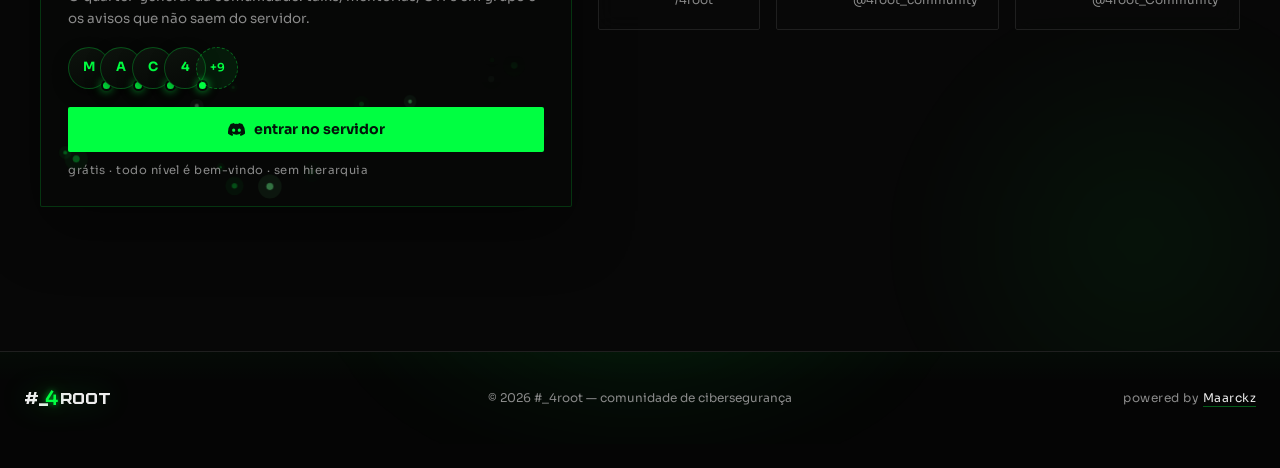
==== commit ff37a09b: "Add link to O C1bernauta in index.html" ====
--- a/index.html
+++ b/index.html
@@ -756,7 +756,14 @@
                        onerror="this.closest('.mq-card').classList.add('is-text')">
                   <span class="mq-name">Prodigium Academy</span>
                 </a>
-
+            
+                <a href="https://ocibernauta.com.br/" target="_blank" rel="noopener noreferrer"
+                   class="mq-card" data-name="O C1bernauta" style="background-color: #ffffff;">
+                  <img src="partners/cibernauta.png" alt="O C1bernauta"
+                       onerror="this.closest('.mq-card').classList.add('is-text')">
+                  <span class="mq-name">O C1bernauta</span>
+                </a>
+            
           </div>
         </div>      </div>
     </section>
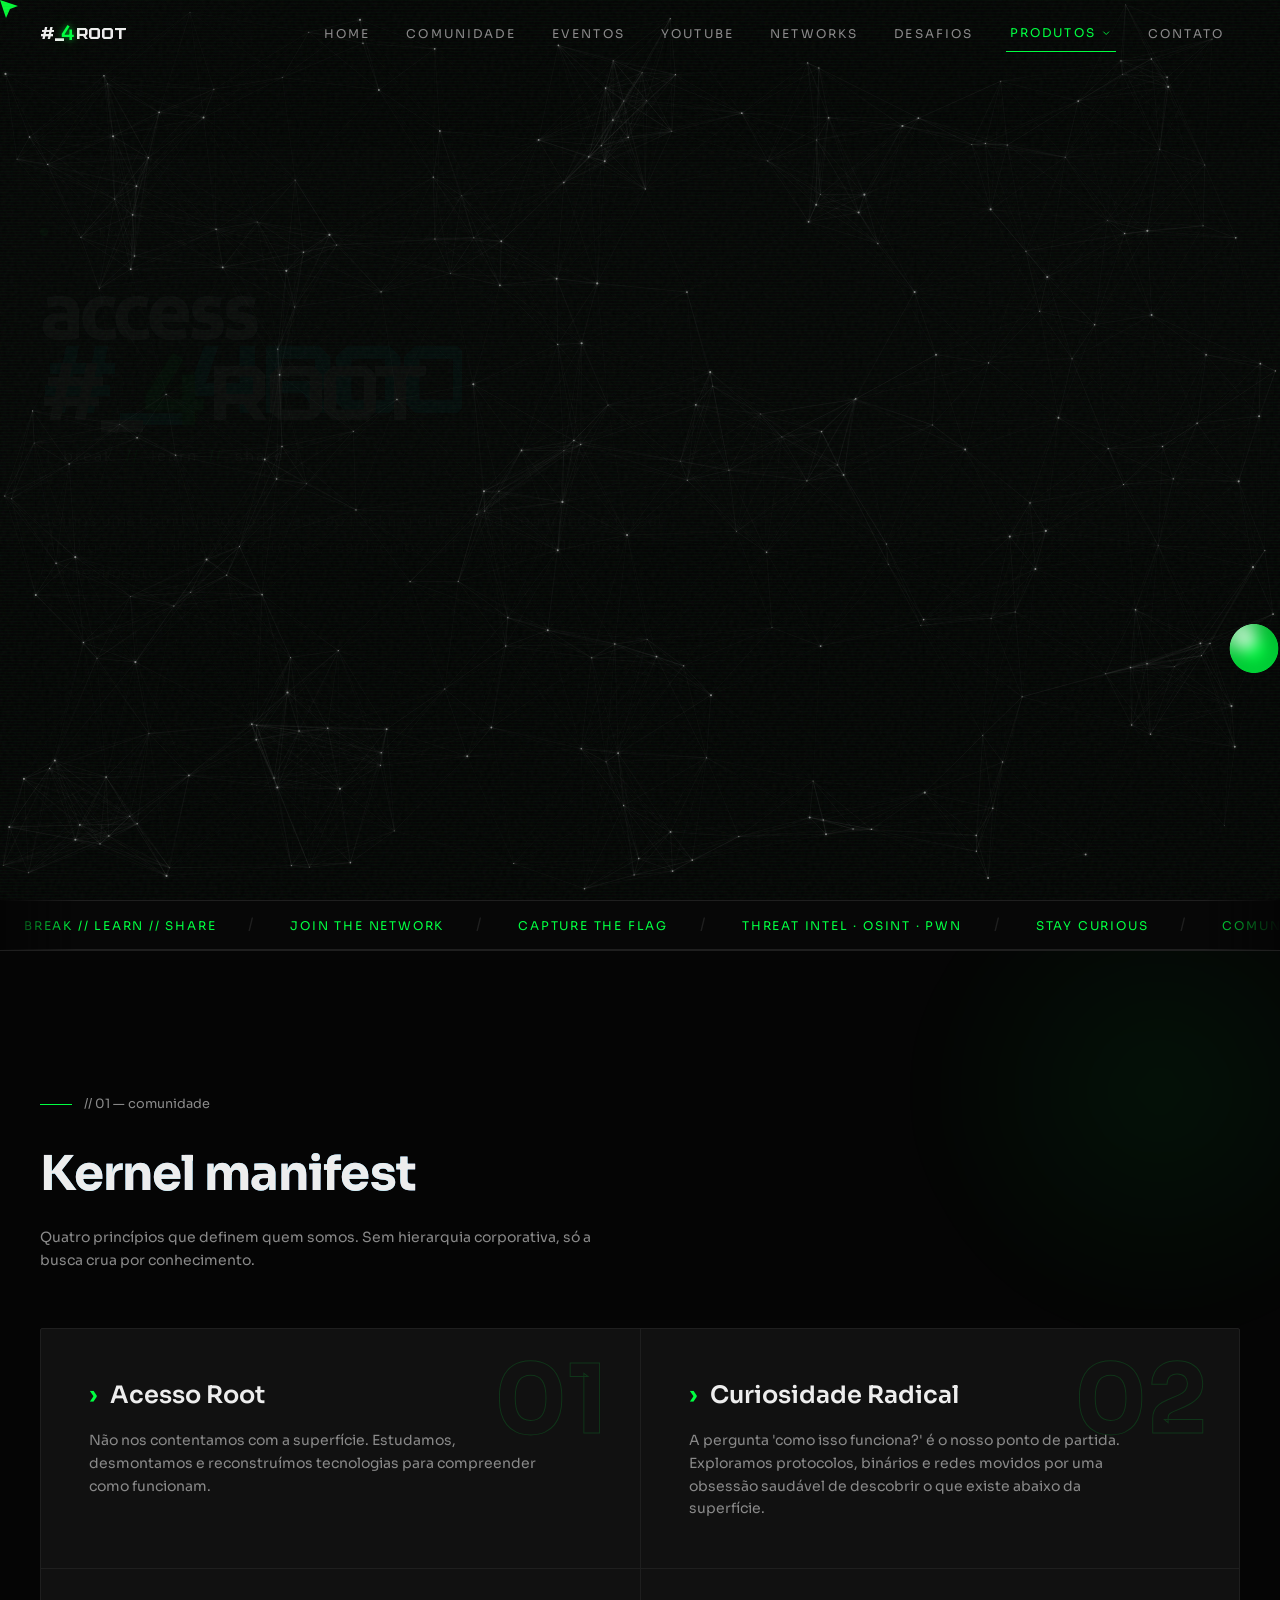
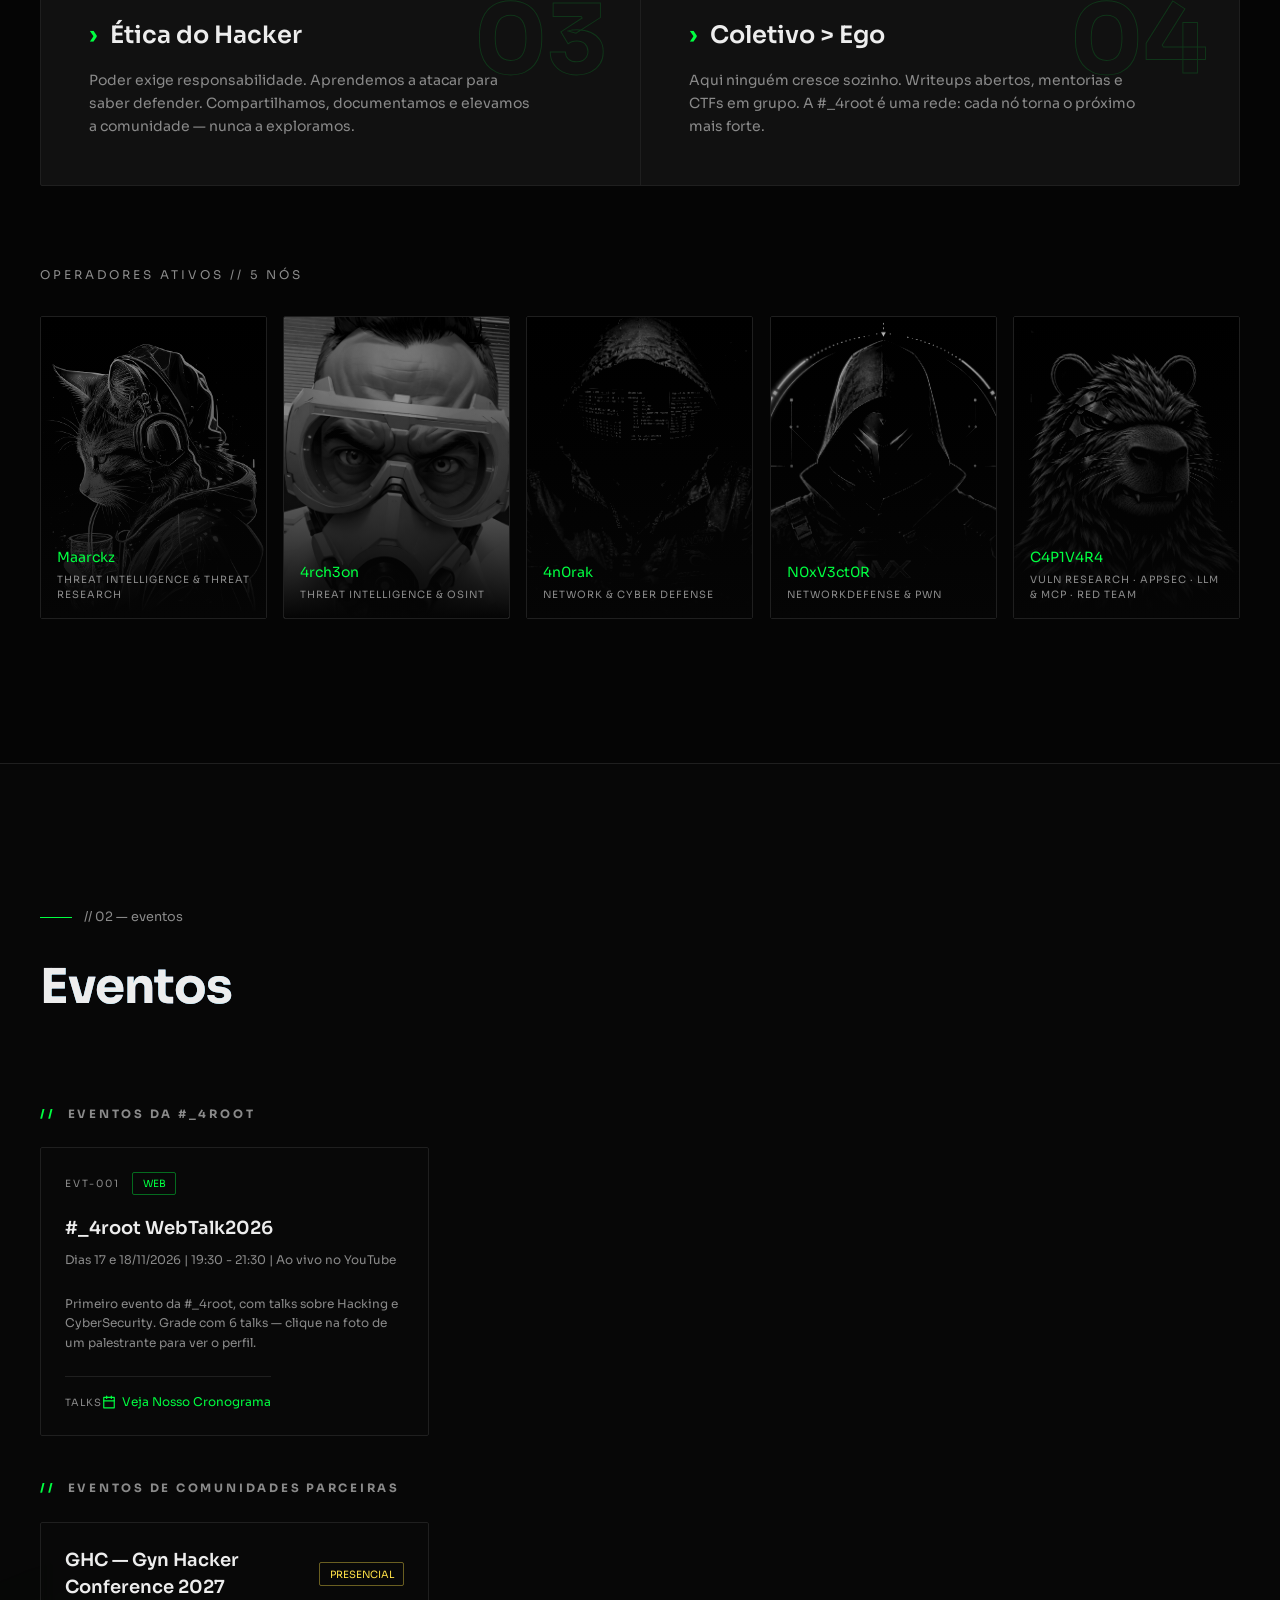
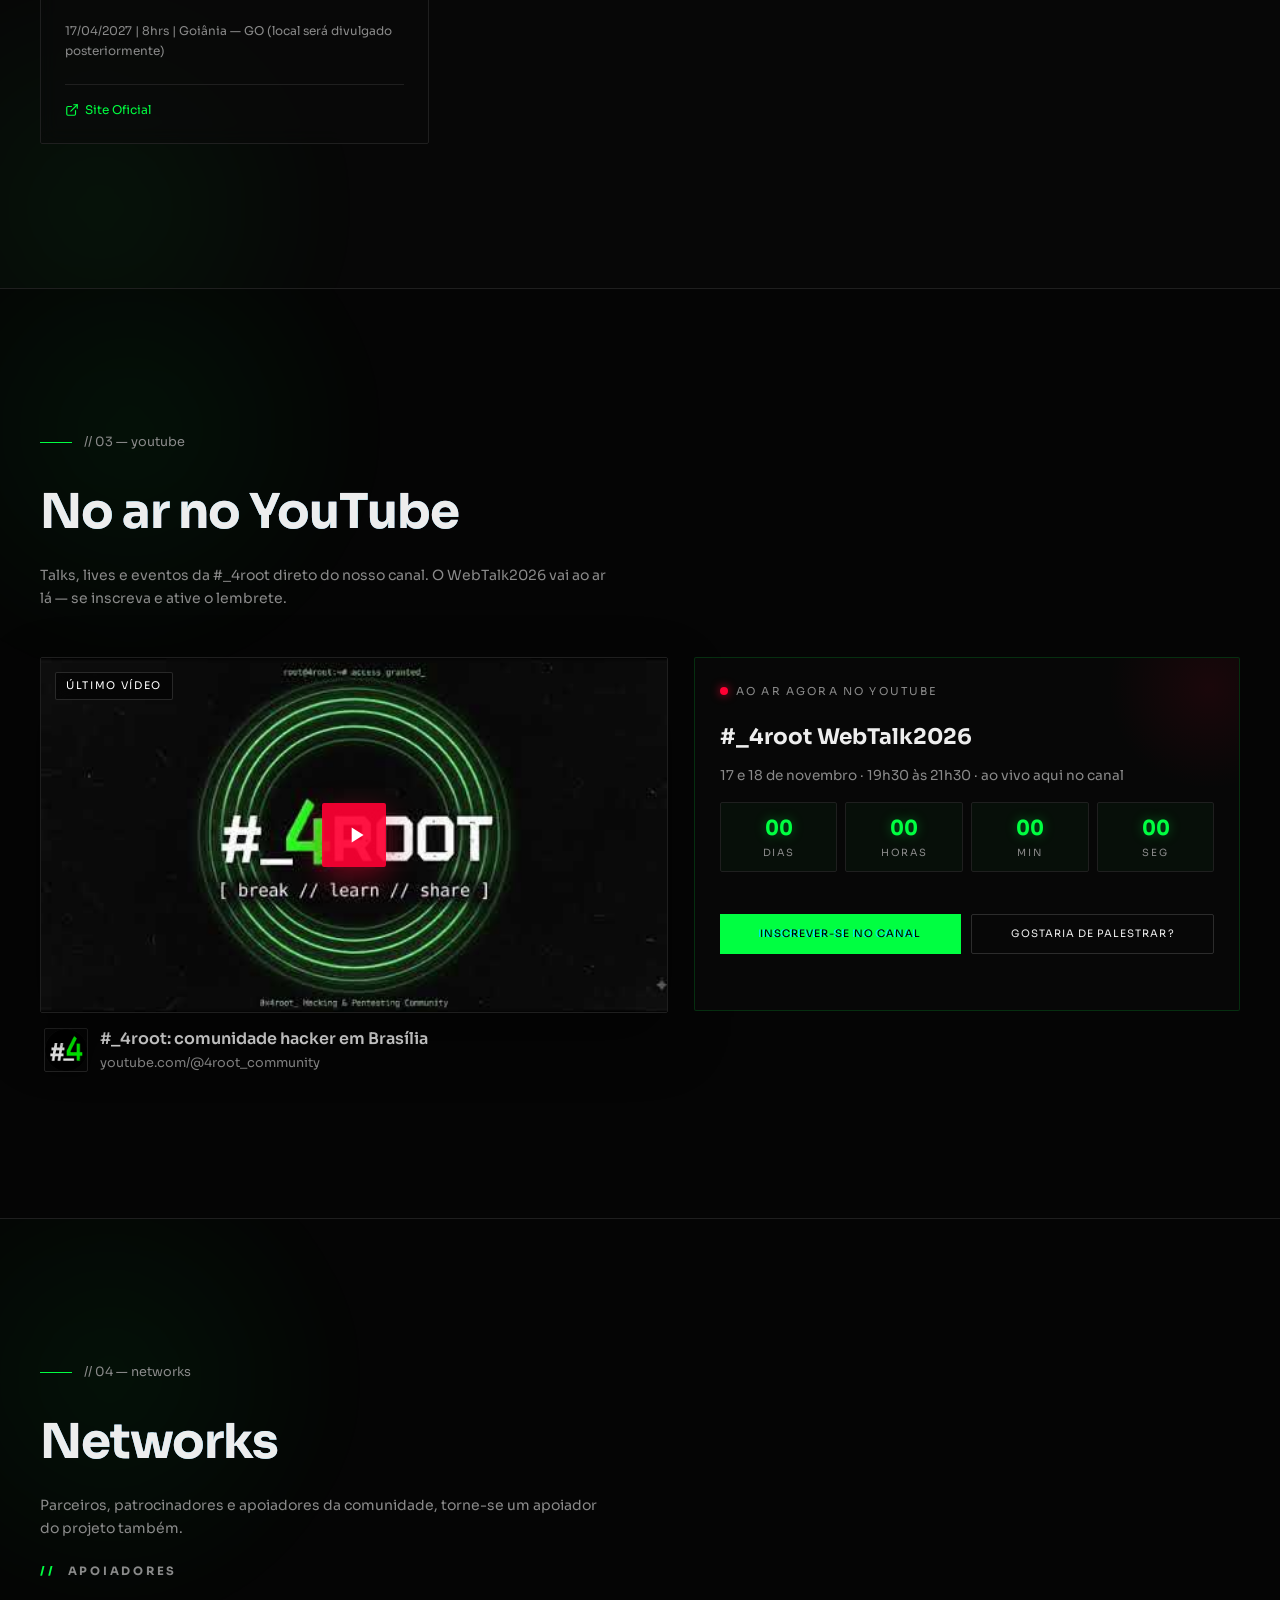
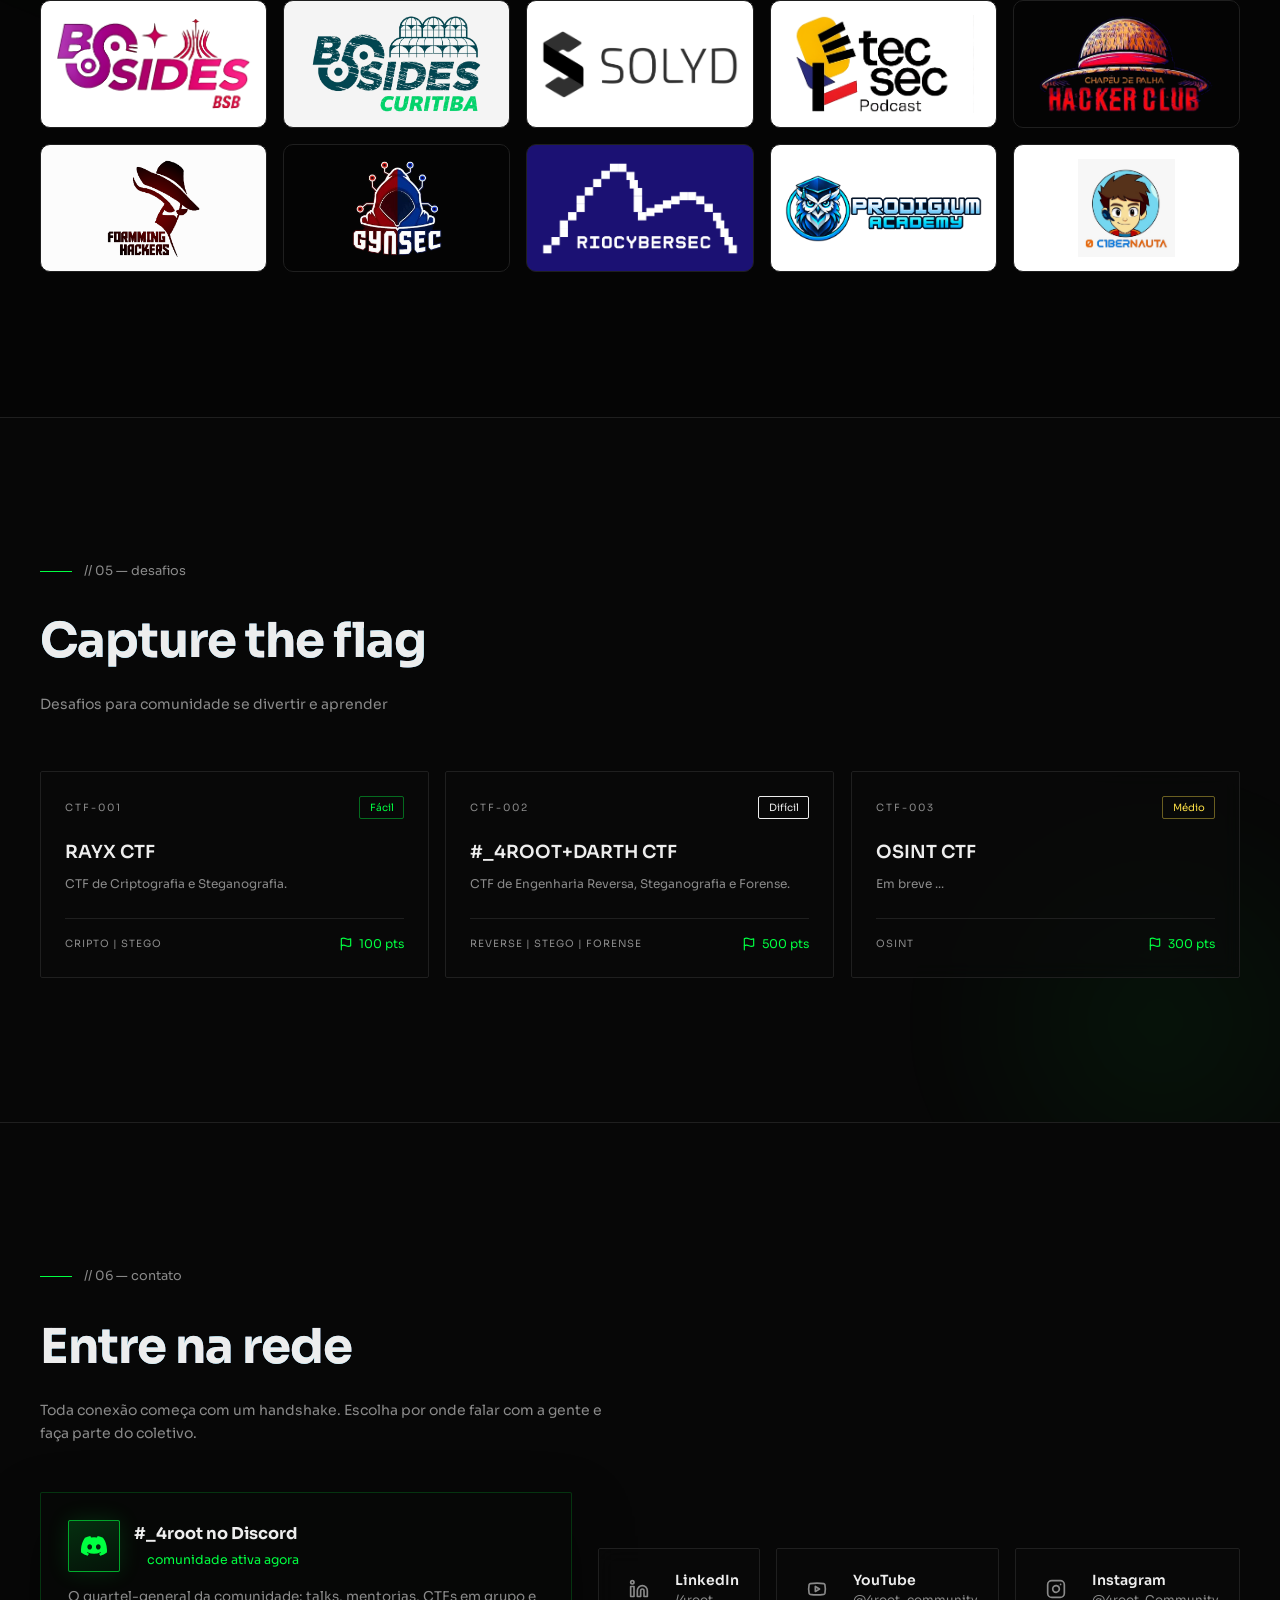
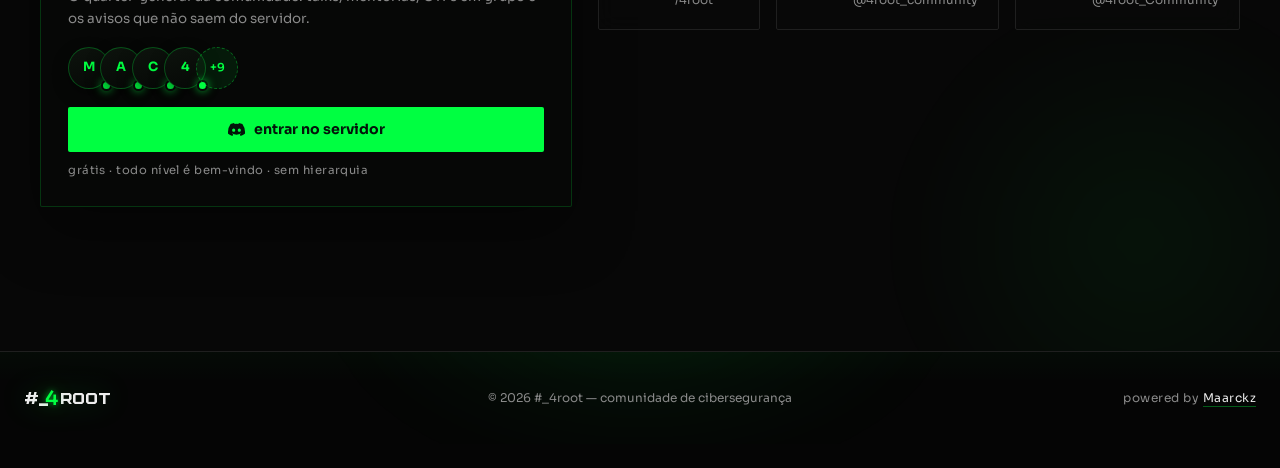
==== commit 2dc7ea4b: "Update index.html" ====
--- a/index.html
+++ b/index.html
@@ -759,7 +759,7 @@
             
                 <a href="https://ocibernauta.com.br/" target="_blank" rel="noopener noreferrer"
                    class="mq-card" data-name="O C1bernauta" style="background-color: #ffffff;">
-                  <img src="partners/cibernauta.png" alt="O C1bernauta"
+                  <img src="partners/cibernauta.jpeg" alt="O C1bernauta"
                        onerror="this.closest('.mq-card').classList.add('is-text')">
                   <span class="mq-name">O C1bernauta</span>
                 </a>
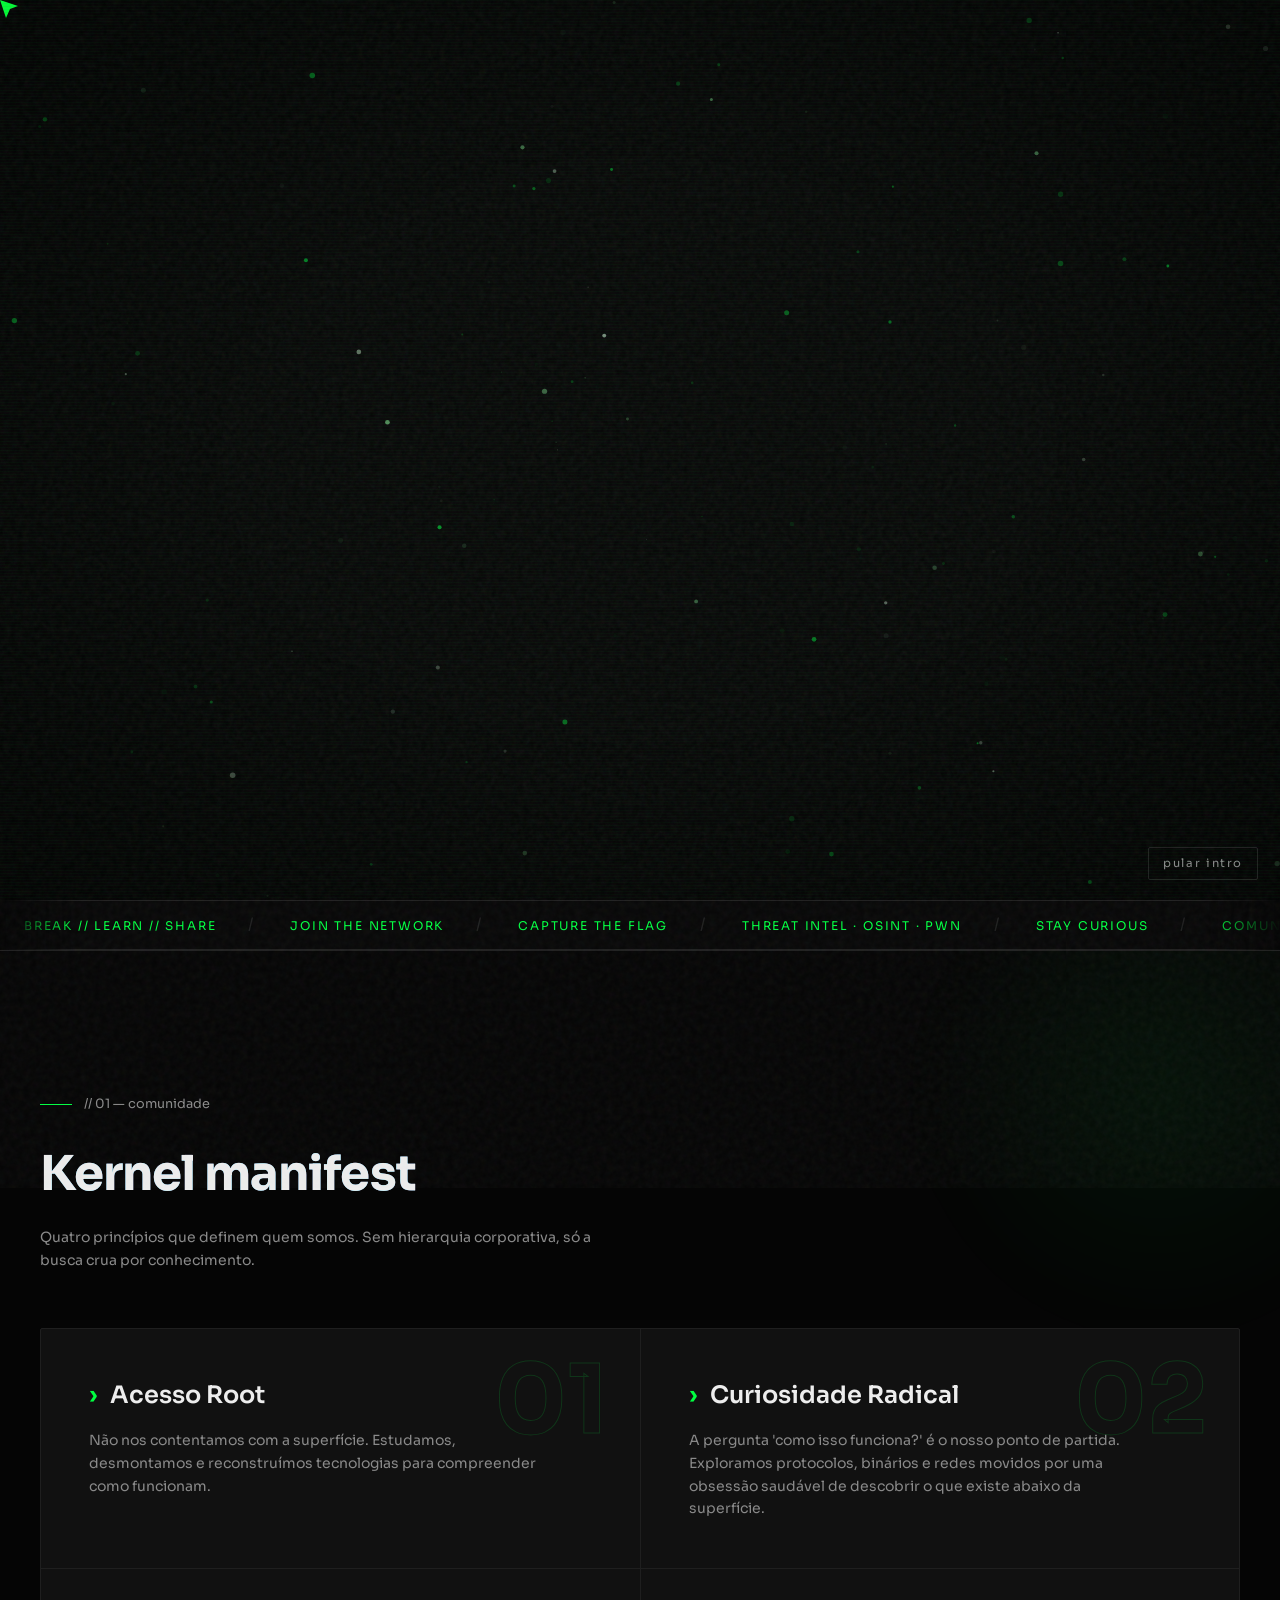
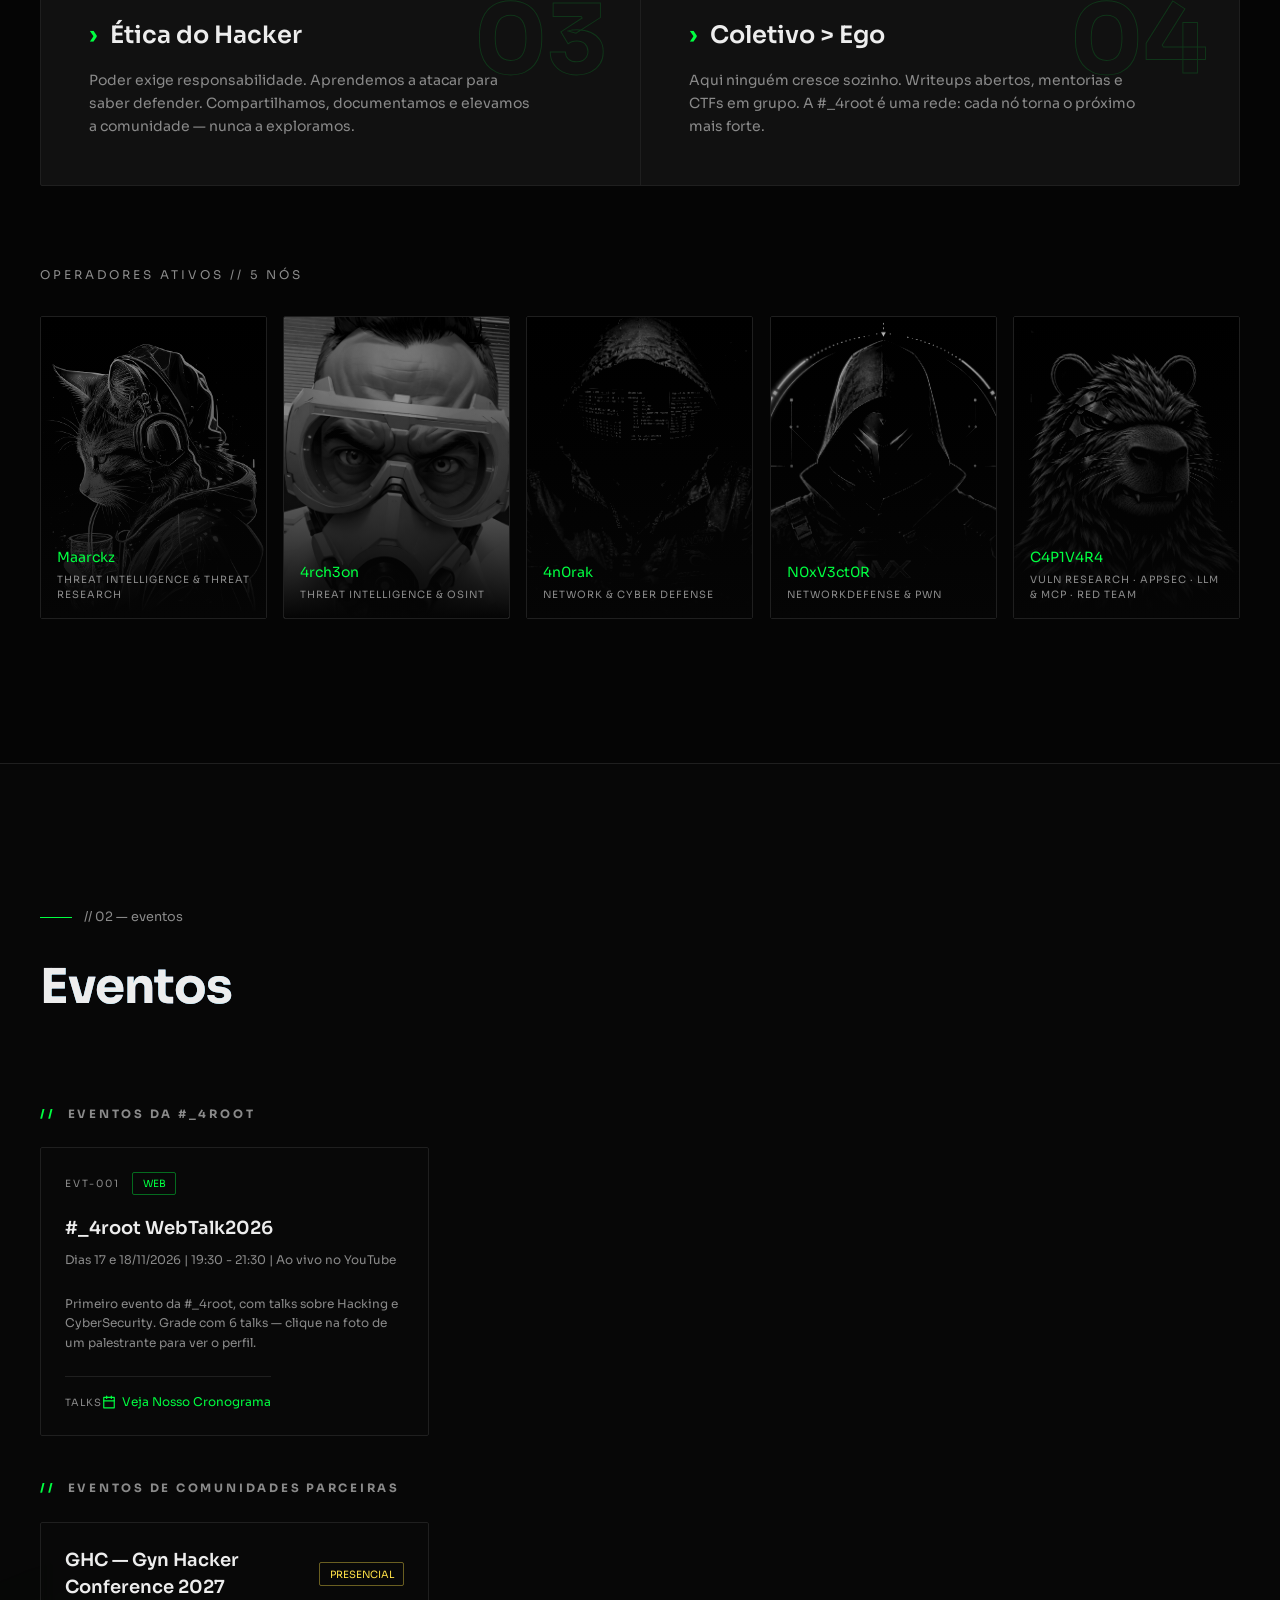
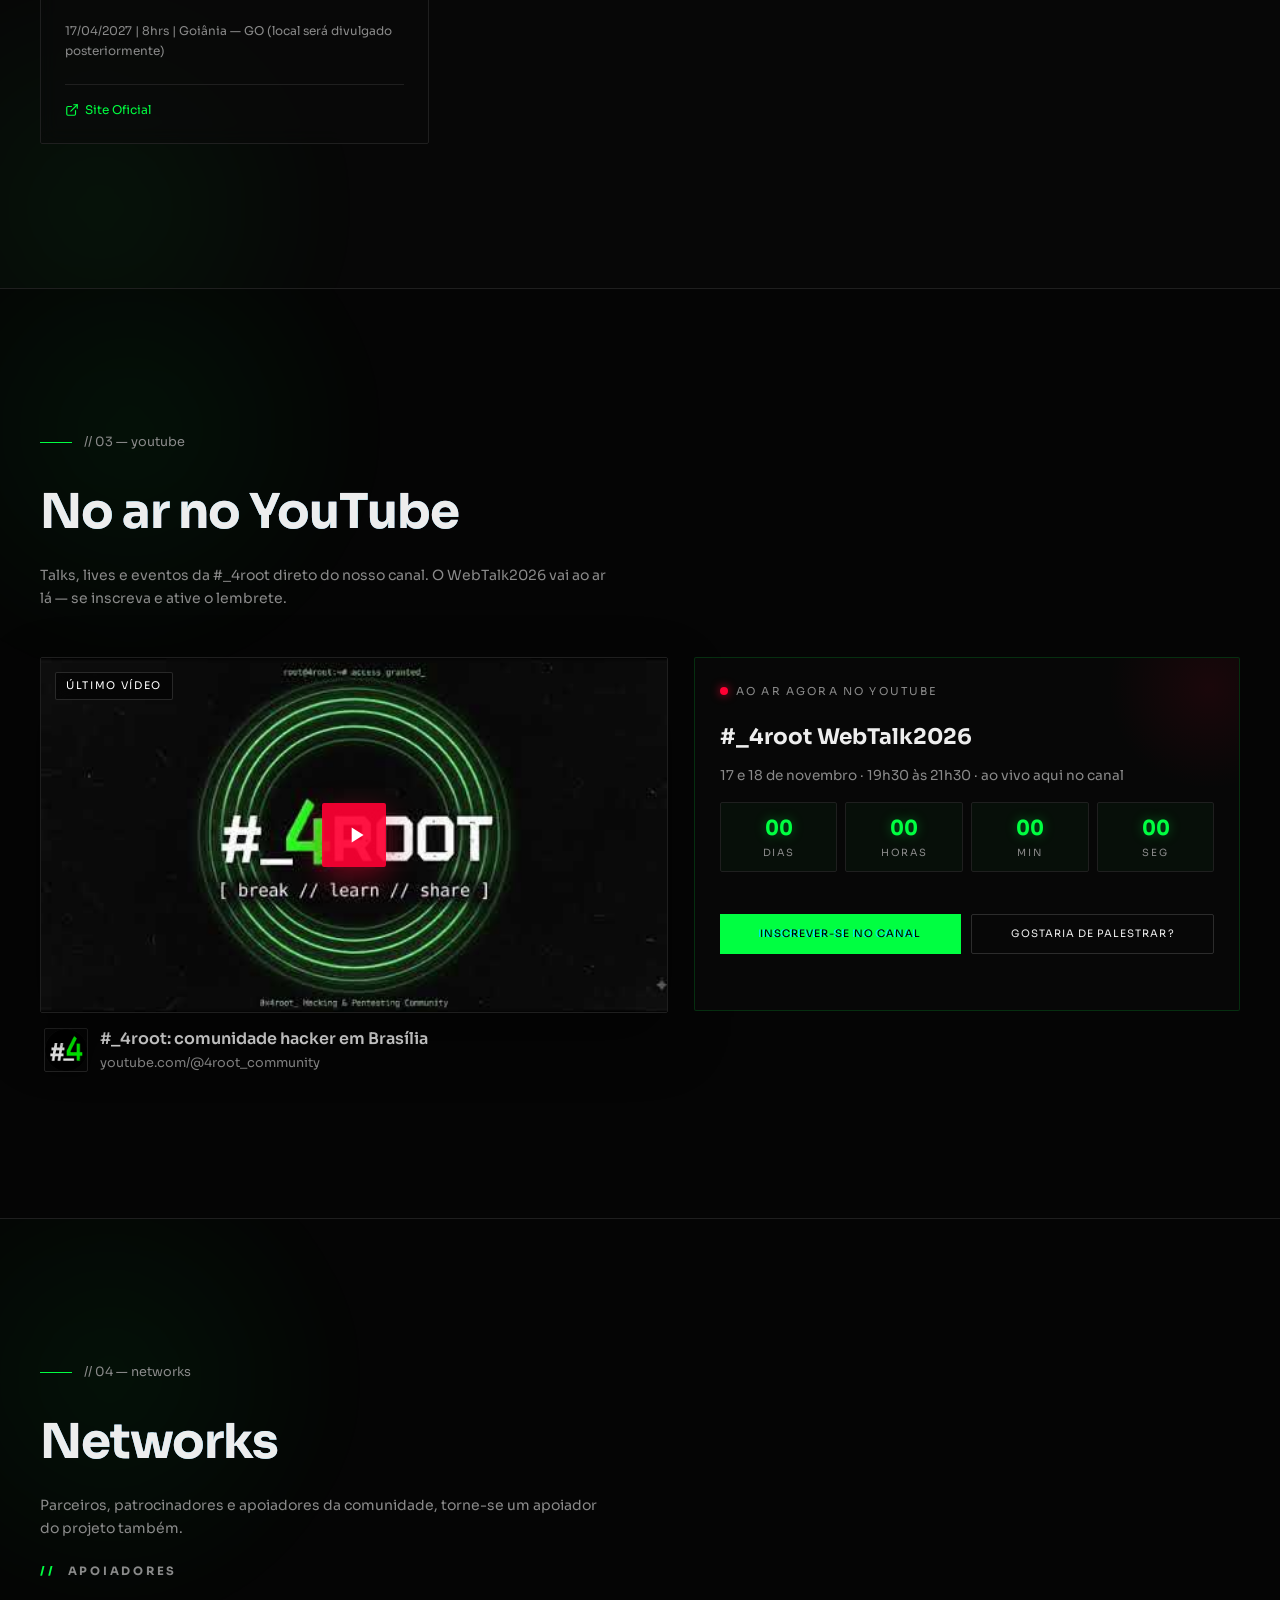
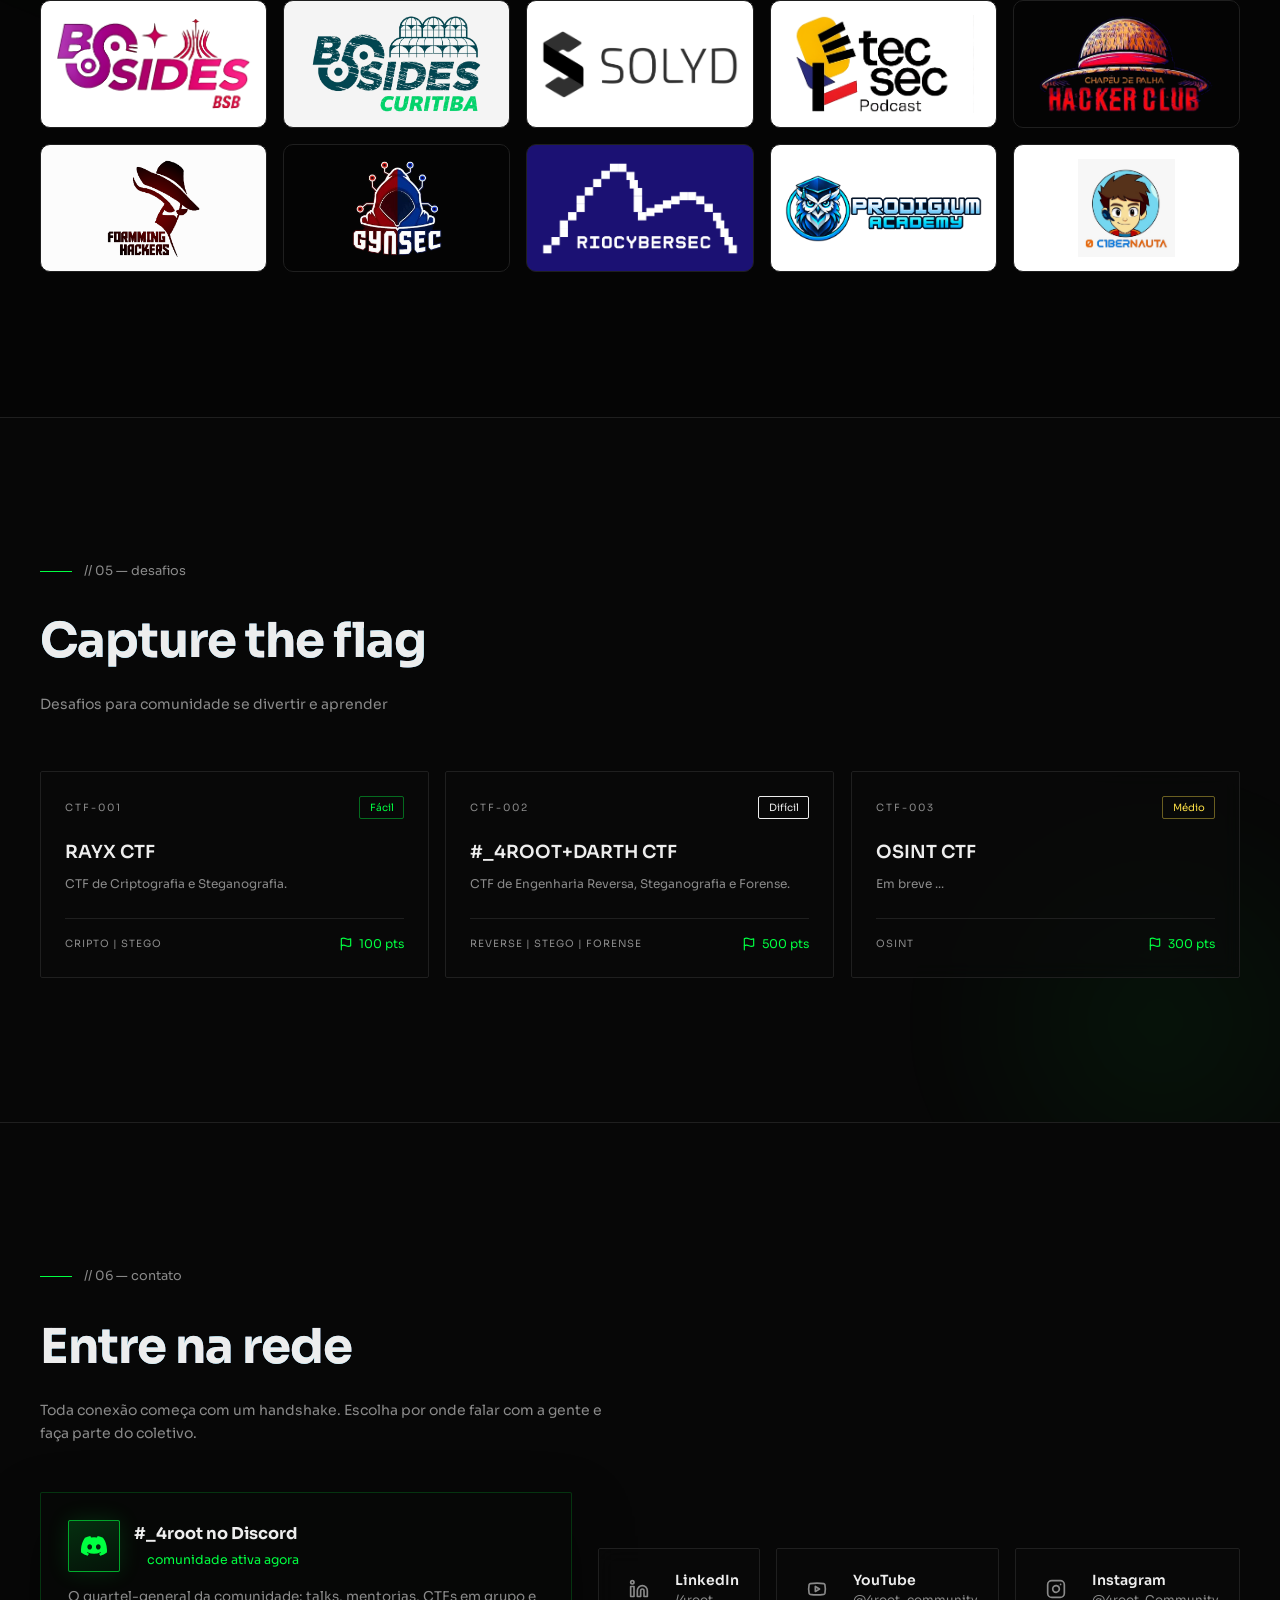
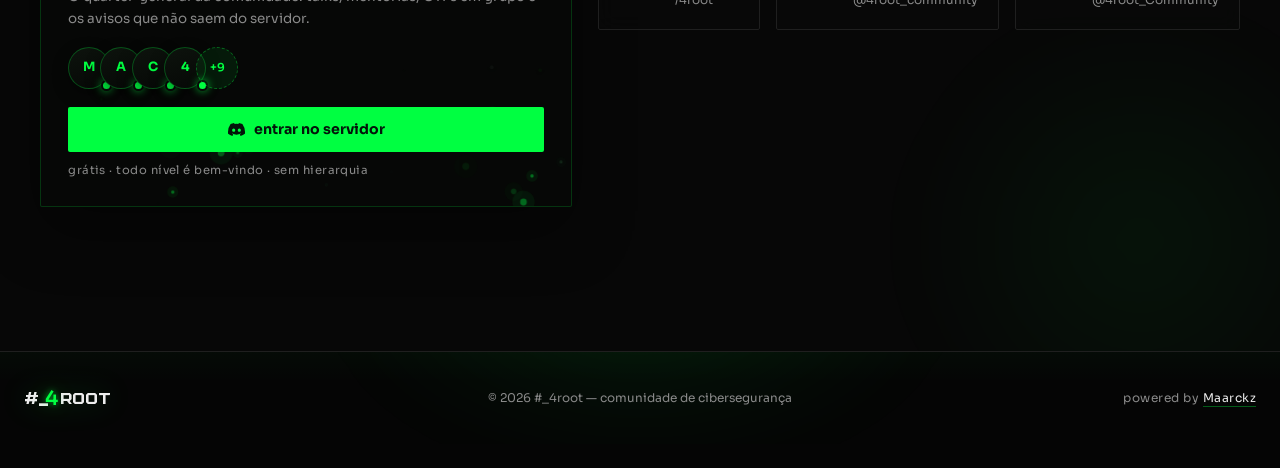
==== commit 1b2d9778: "Update title in index.html to include '#_4root'" ====
--- a/index.html
+++ b/index.html
@@ -4,7 +4,7 @@
 <head>
   <meta charset="UTF-8">
   <meta name="viewport" content="width=device-width, initial-scale=1.0">
-  <title>4root | Comunidade de Cibersegurança e Hacking</title>
+  <title>#_4root | Comunidade de Cibersegurança e Hacking</title>
 
   <meta name="description"
     content="4root (#_4root) é uma comunidade de cibersegurança e hacking ético: talks, eventos, CTFs e networking em segurança ofensiva, CTI e OSINT.">
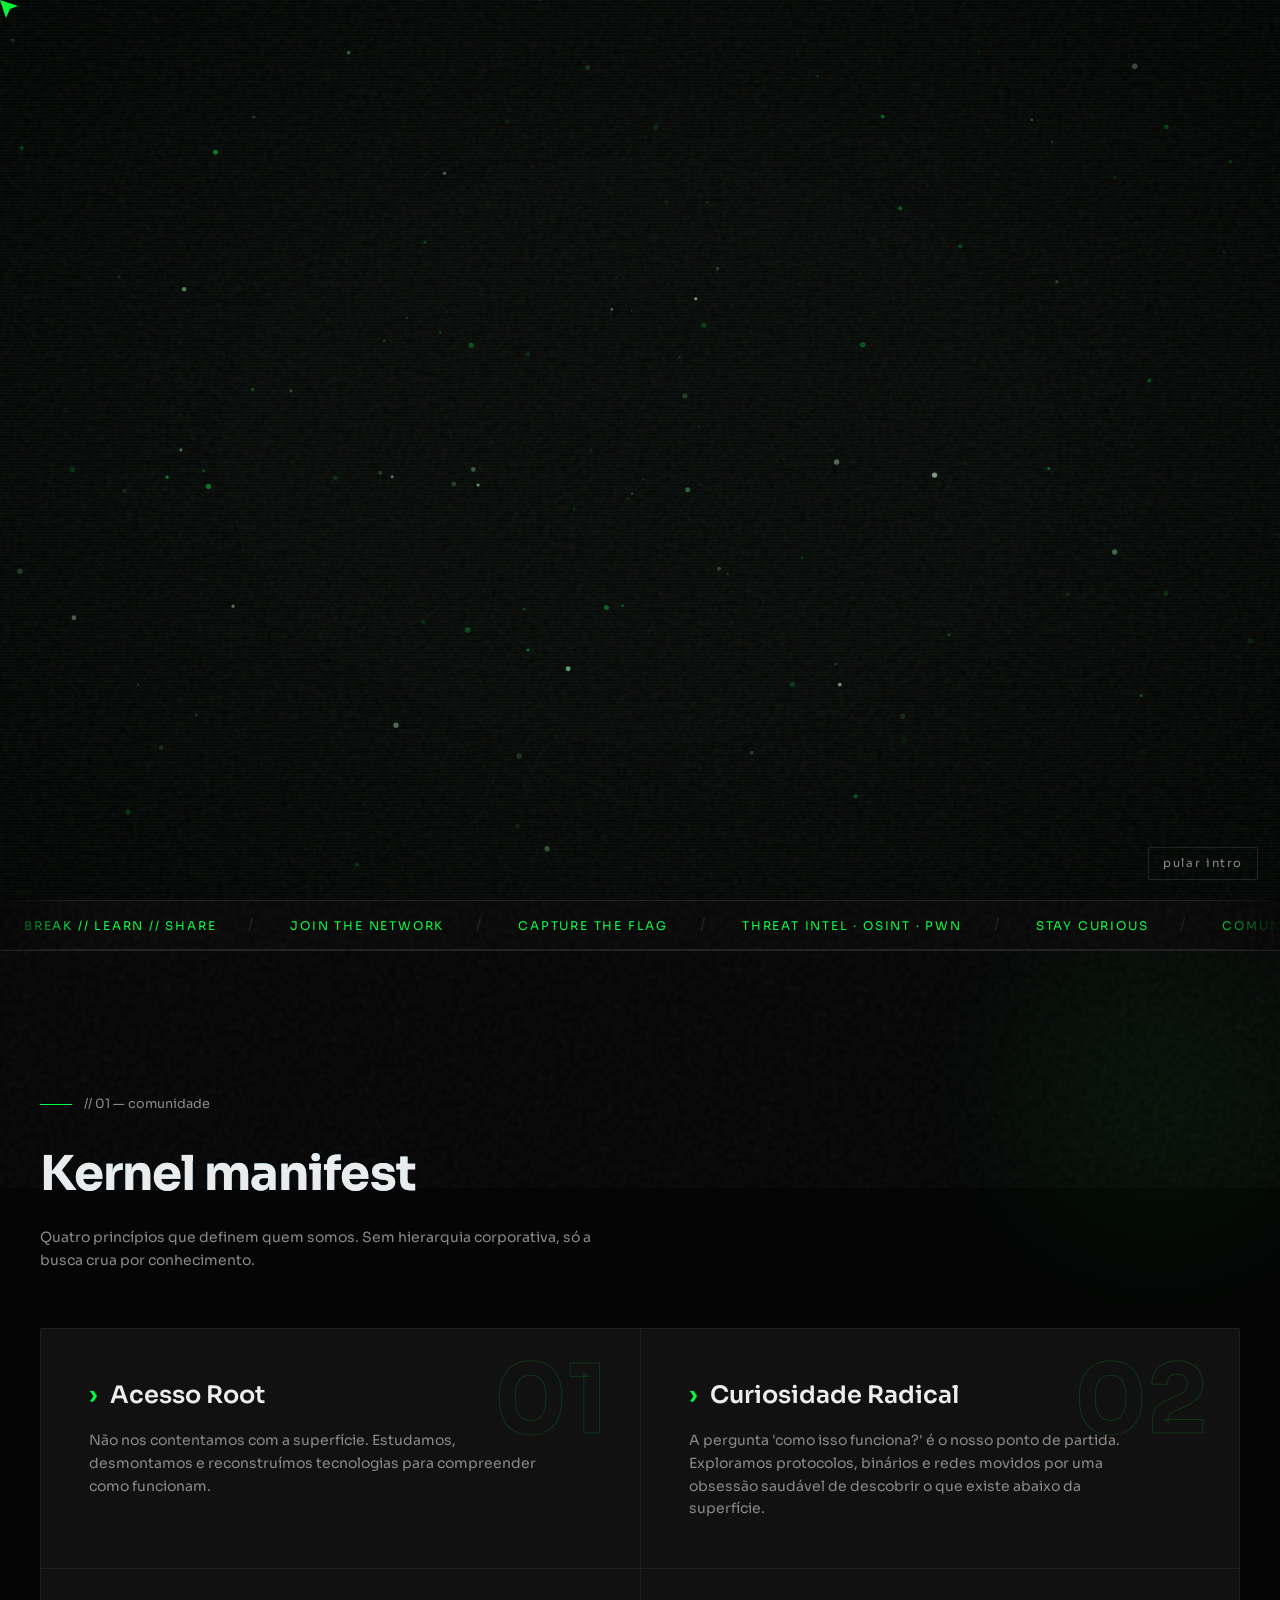
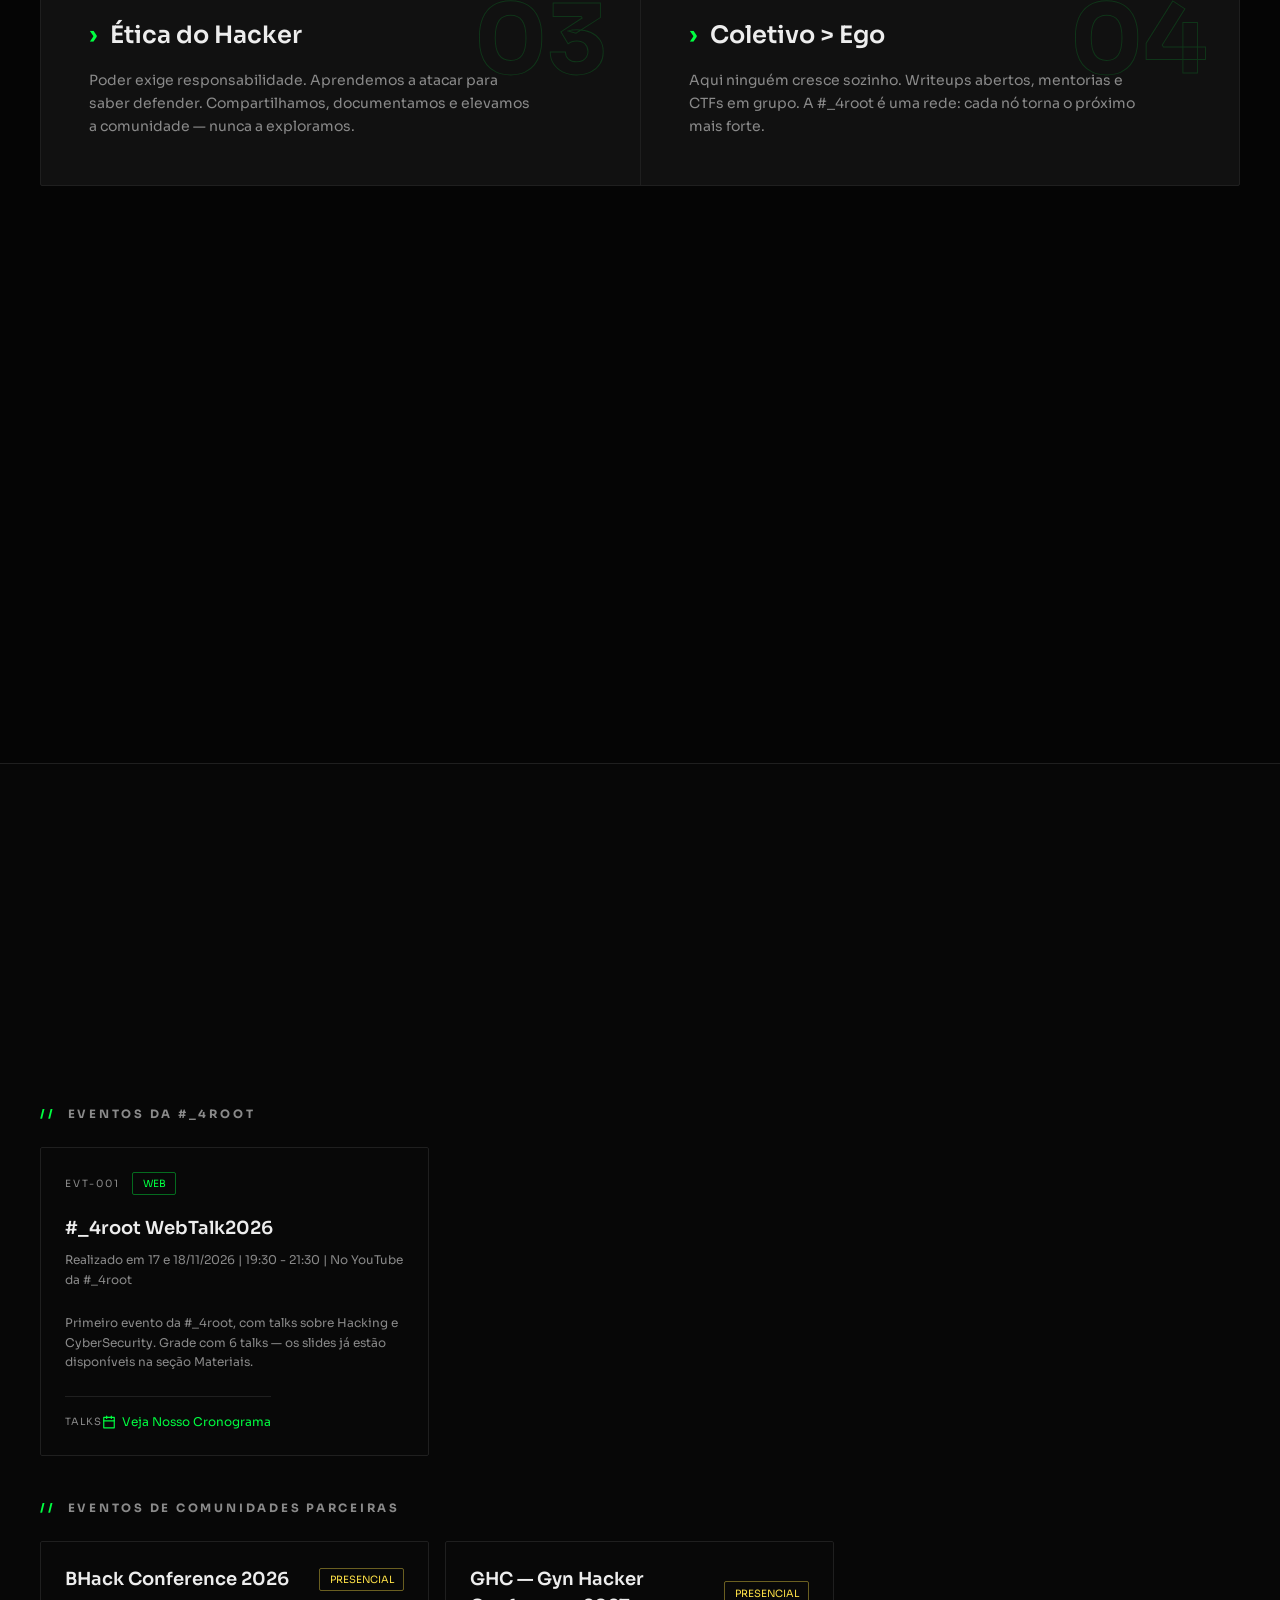
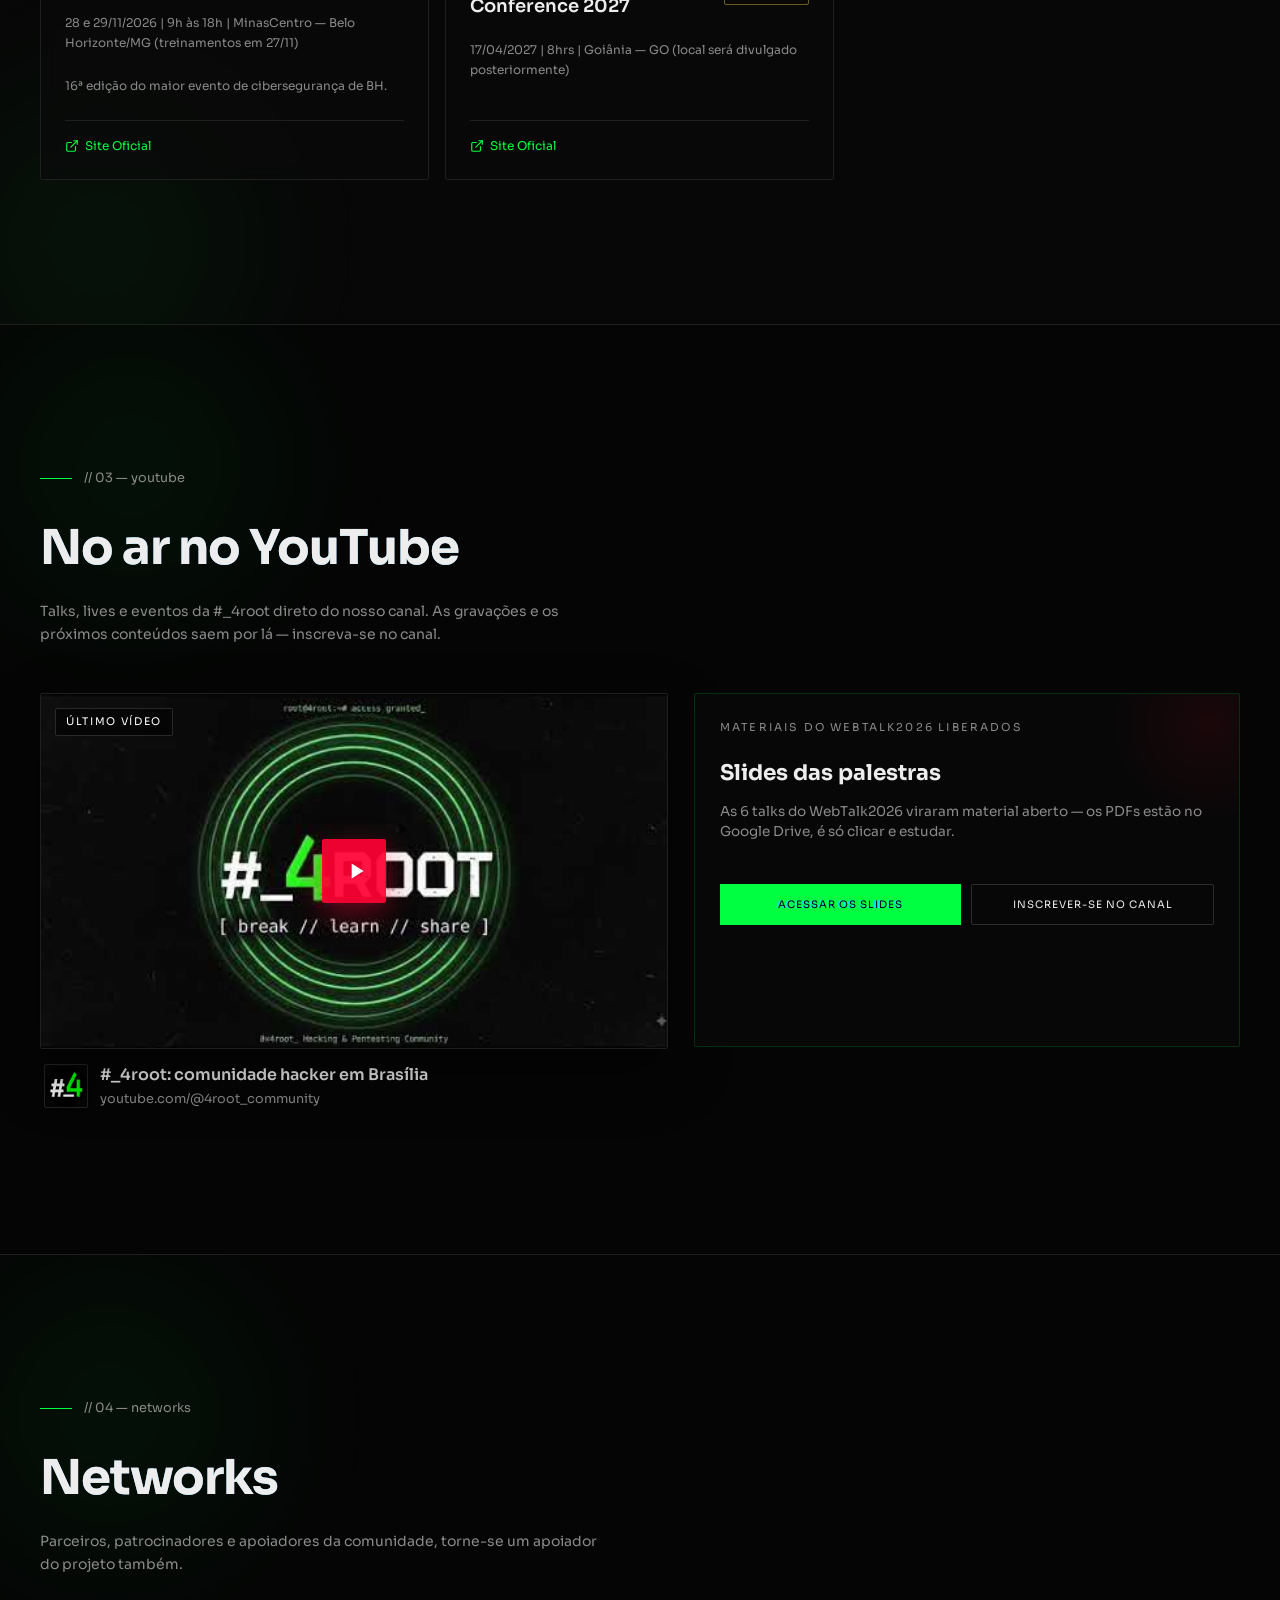
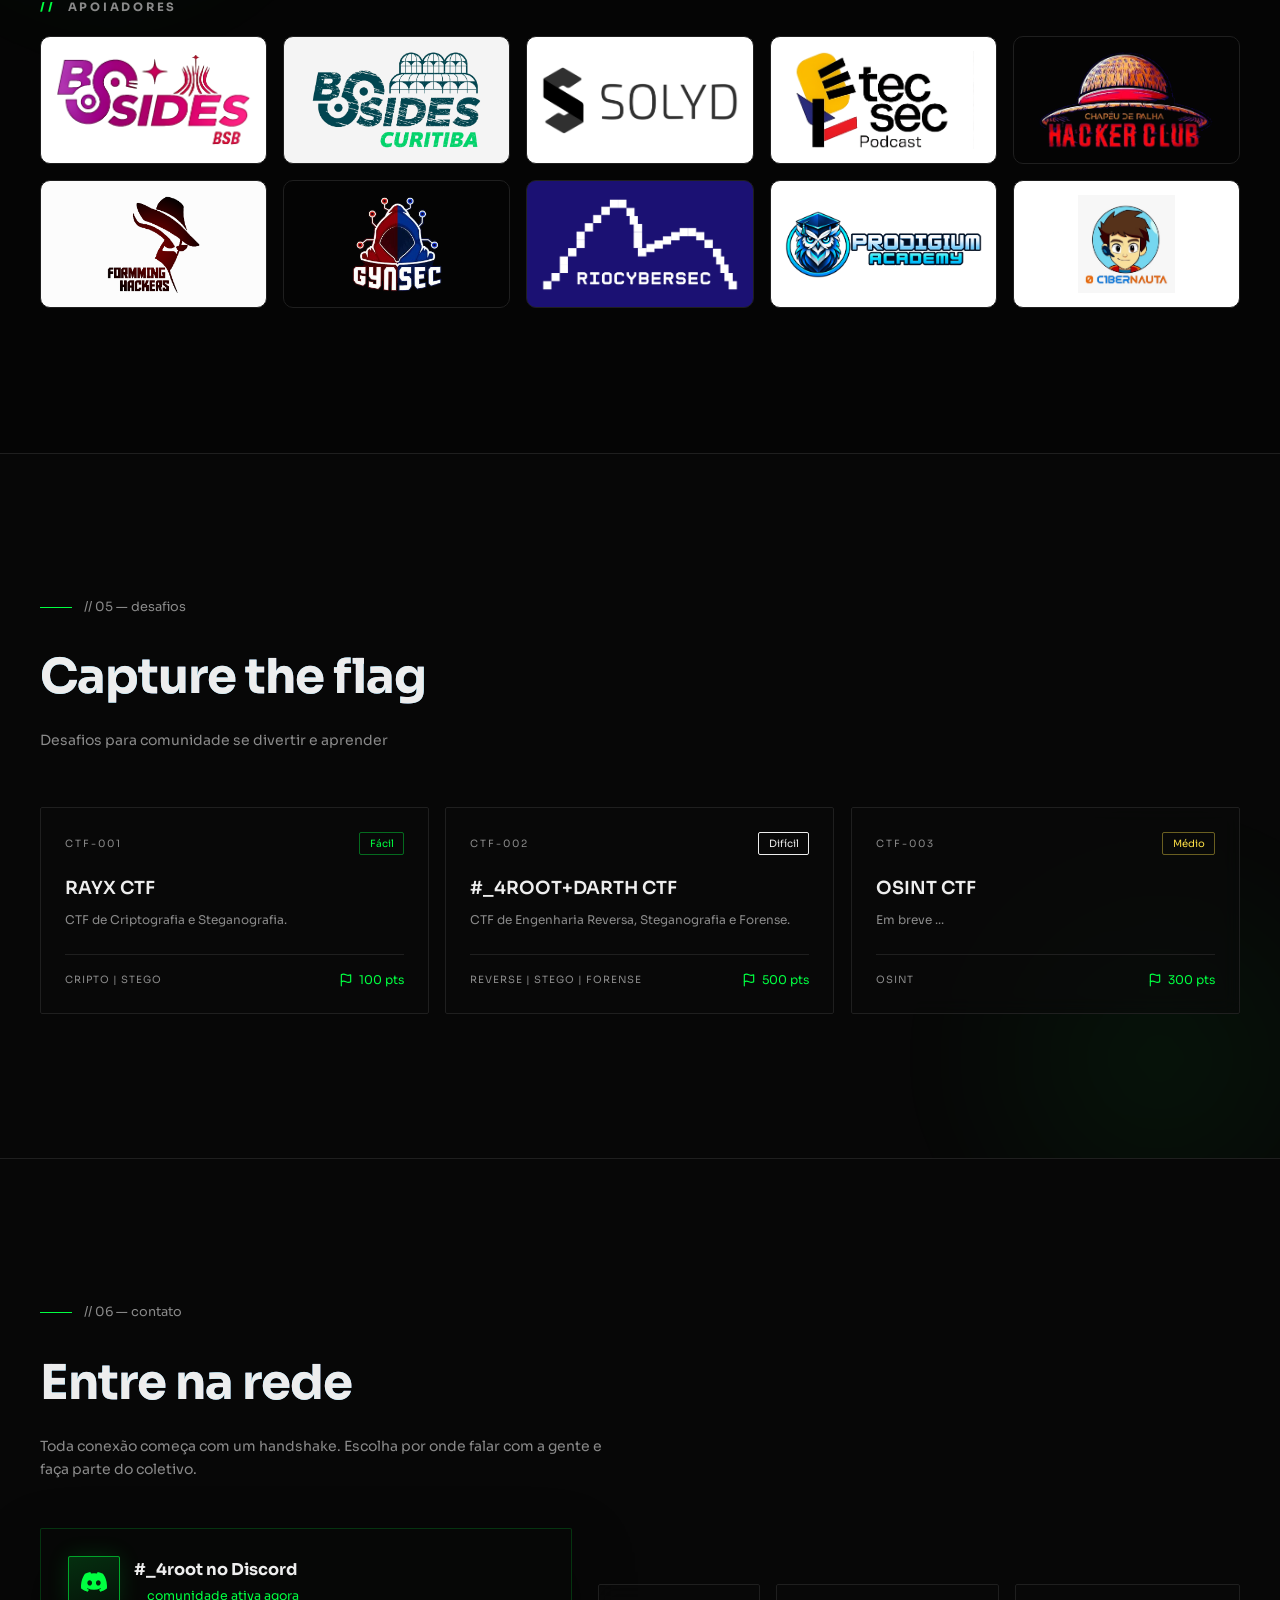
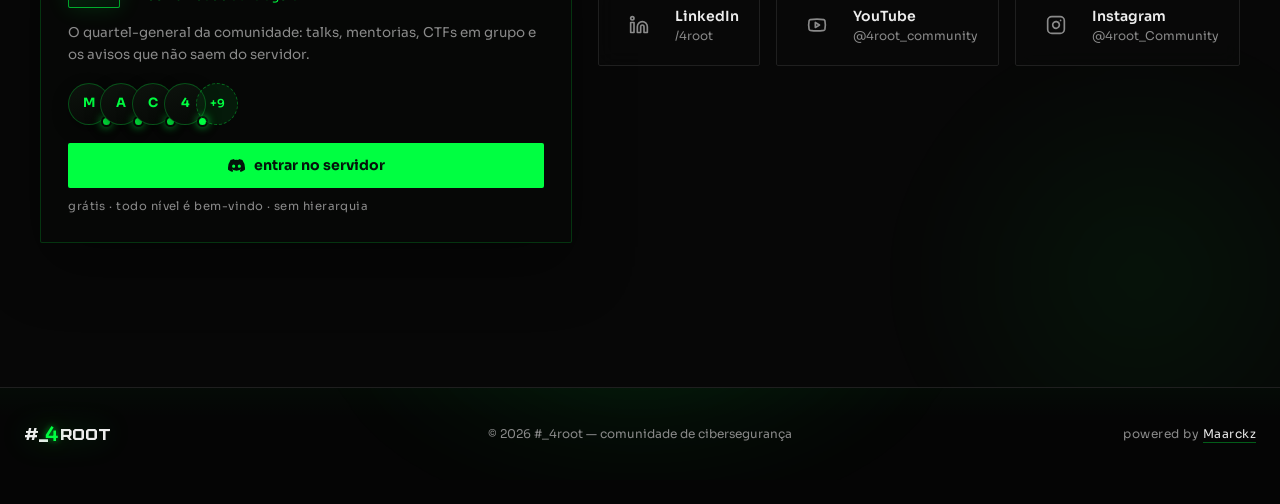
==== commit 14728c4e: "Add files via upload" ====
--- a/index.html
+++ b/index.html
@@ -32,7 +32,7 @@
   <meta property="og:image:width" content="1200">
   <meta property="og:image:height" content="630">
   <meta property="og:image:alt"
-    content="Card do #_4root WebTalk2026 — 17 e 18 de novembro, ao vivo no YouTube, gratuito">
+    content="Card do #_4root WebTalk2026 — 17 e 18 de novembro de 2026, no YouTube da comunidade">
   <meta property="og:locale" content="pt_BR">
 
   <meta name="twitter:card" content="summary_large_image">
@@ -81,7 +81,7 @@
     "@context": "https://schema.org",
     "@type": "Event",
     "name": "#_4root WebTalk2026",
-    "description": "Duas noites de talks ao vivo sobre cibersegurança, hacking ético e comunidade, transmitidas gratuitamente no YouTube da #_4root.",
+    "description": "Duas noites de talks sobre cibersegurança, hacking ético e comunidade, transmitidas gratuitamente no YouTube da #_4root.",
     "startDate": "2026-11-17T19:30:00-03:00",
     "endDate": "2026-11-18T21:30:00-03:00",
     "eventStatus": "https://schema.org/EventScheduled",
@@ -108,14 +108,7 @@
       { "@type": "Person", "name": "Joabe “Fenrir” Kautnick" }
     ],
     "inLanguage": "pt-BR",
-    "isAccessibleForFree": true,
-    "offers": {
-      "@type": "Offer",
-      "price": "0",
-      "priceCurrency": "BRL",
-      "availability": "https://schema.org/InStock",
-      "url": "https://forms.gle/RoVxXp863fwdH1tx6"
-    }
+    "isAccessibleForFree": true
   }
   </script>
 
@@ -485,11 +478,11 @@
             <h3 class="challenge-title">#_4root WebTalk2026</h3>
 
             <p class="challenge-desc">
-              Dias 17 e 18/11/2026 | 19:30 - 21:30 | Ao vivo no YouTube
+              Realizado em 17 e 18/11/2026 | 19:30 - 21:30 | No YouTube da #_4root
             </p>
 
             <p class="challenge-desc">
-              Primeiro evento da #_4root, com talks sobre Hacking e CyberSecurity. Grade com 6 talks — clique na foto de um palestrante para ver o perfil.
+              Primeiro evento da #_4root, com talks sobre Hacking e CyberSecurity. Grade com 6 talks — os slides já estão disponíveis na seção Materiais.
             </p>
 
             <div class="challenge-footer">
@@ -519,17 +512,21 @@
         <div class="event-subgroup">
           <h3 class="mq-title animate-on-scroll"><span class="mq-title-mark">//</span> Eventos de comunidades parceiras</h3>
           <div class="challenges-grid challenges-grid--sub">
-          <a href="https://hubconnecteventos.com.br/evento/ghc2027" target="_blank" rel="noopener noreferrer"
+          <a href="https://www.bhack.com.br" target="_blank" rel="noopener noreferrer"
              class="challenge-card challenge-card--btn animate-on-scroll"
-             title="Site oficial do GHC — Gyn Hacker Conference 2027">
+             title="Site oficial do BHack Conference 2026">
 
             <div class="challenge-header">
-              <h3 class="challenge-title">GHC — Gyn Hacker Conference 2027</h3>
+              <h3 class="challenge-title">BHack Conference 2026</h3>
               <span class="challenge-level level-medio">PRESENCIAL</span>
             </div>
 
             <p class="challenge-desc">
-              17/04/2027 | 8hrs | Goiânia — GO (local será divulgado posteriormente)
+              28 e 29/11/2026 | 9h às 18h | MinasCentro — Belo Horizonte/MG (treinamentos em 27/11)
+            </p>
+
+            <p class="challenge-desc">
+              16ª edição do maior evento de cibersegurança de BH.
             </p>
 
             <div class="challenge-footer">
@@ -552,6 +549,39 @@
             </div>
           </a>
 
+          <a href="https://hubconnecteventos.com.br/evento/ghc2027" target="_blank" rel="noopener noreferrer"
+             class="challenge-card challenge-card--btn animate-on-scroll"
+             title="Site oficial do GHC — Gyn Hacker Conference 2027">
+
+            <div class="challenge-header">
+              <h3 class="challenge-title">GHC — Gyn Hacker Conference 2027</h3>
+              <span class="challenge-level level-medio">PRESENCIAL</span>
+            </div>
+
+            <p class="challenge-desc">
+              17/04/2027 | 8hrs | Goiânia — GO (local será divulgado posteriormente)
+            </p>
+
+            <div class="challenge-footer">
+
+              <span class="challenge-pts">
+                <svg viewBox="0 0 24 24"
+                     width="16"
+                     height="16"
+                     fill="none"
+                     stroke="currentColor"
+                     stroke-width="2"
+                     stroke-linecap="round"
+                     stroke-linejoin="round" aria-hidden="true">
+                  <path d="M18 13v6a2 2 0 0 1-2 2H5a2 2 0 0 1-2-2V8a2 2 0 0 1 2-2h6"></path>
+                  <polyline points="15 3 21 3 21 9"></polyline>
+                  <line x1="10" y1="14" x2="21" y2="3"></line>
+                </svg>
+                Site Oficial
+              </span>
+            </div>
+          </a>
+
           </div>
         </div>
       </div>
@@ -565,8 +595,7 @@
           <span>// 03 — youtube</span>
         </div>
         <h2 class="section-title animate-on-scroll text-glitch" data-text="No ar no YouTube">No ar no YouTube</h2>
-        <p class="section-desc animate-on-scroll">Talks, lives e eventos da #_4root direto do nosso canal. O
-          WebTalk2026 vai ao ar lá — se inscreva e ative o lembrete.</p>
+        <p class="section-desc animate-on-scroll">Talks, lives e eventos da #_4root direto do nosso canal. As gravações e os próximos conteúdos saem por lá — inscreva-se no canal.</p>
 
         <div class="yt-grid">
 
@@ -596,23 +625,16 @@
           <div class="yt-side">
             <div class="yt-event-card animate-on-scroll">
               <div class="yt-event-head">
-                <span class="yt-live-dot" aria-hidden="true"></span>
-                <span class="yt-event-label">evento ao vivo no youtube</span>
+                <span class="yt-event-label">materiais do webtalk2026 liberados</span>
               </div>
-              <p class="yt-event-name">#_4root WebTalk2026</p>
-              <p class="yt-event-date">17 e 18 de novembro · 19h30 às 21h30 · ao vivo aqui no canal</p>
-              <div class="yt-count" id="yt-count" role="timer" aria-label="Contagem regressiva para o WebTalk2026">
-                <div class="yt-count-cell"><strong id="yt-dd">--</strong><span>dias</span></div>
-                <div class="yt-count-cell"><strong id="yt-hh">--</strong><span>horas</span></div>
-                <div class="yt-count-cell"><strong id="yt-mm">--</strong><span>min</span></div>
-                <div class="yt-count-cell"><strong id="yt-ss">--</strong><span>seg</span></div>
-              </div>
+              <p class="yt-event-name">Slides das palestras</p>
+              <p class="yt-event-date">As 6 talks do WebTalk2026 viraram material aberto — os PDFs estão no Google Drive, é só clicar e estudar.</p>
               <div class="yt-event-ctas">
-                <a class="cta-primary glitch" data-text="inscrever-se no canal"
-                  href="https://www.youtube.com/@4root_community?sub_confirmation=1" target="_blank"
+                <a class="cta-primary glitch" data-text="acessar os slides"
+                  href="https://drive.google.com/drive/folders/1-G3_XfkIAfvxLbrunWlvwsd2ZYrzP7WM" target="_blank"
+                  rel="noopener noreferrer">acessar os slides</a>
+                <a class="cta-secondary" href="https://www.youtube.com/@4root_community?sub_confirmation=1" target="_blank"
                   rel="noopener noreferrer">inscrever-se no canal</a>
-                <a class="cta-secondary" href="https://forms.gle/DvirpKtr2vg2cM9h8" target="_blank"
-                  rel="noopener noreferrer">Gostaria de palestrar?</a>
               </div>
             </div>
           </div>
@@ -1040,8 +1062,8 @@
         <span class="sched-code">// EVT-001 — cronograma · WebTalk2026</span>
         <h3 class="sched-title" id="sched-title">#_4root WebTalk2026</h3>
         <p class="sched-meta">17 e 18 de novembro de 2026 · <a class="sched-yt-link"
-            href="https://www.youtube.com/@4root_community" target="_blank" rel="noopener noreferrer">ao
-            vivo no YouTube</a> · 19:30 às 21:30 (Brasília)</p>
+            href="https://www.youtube.com/@4root_community" target="_blank" rel="noopener noreferrer">no
+            YouTube da #_4root</a> · 19:30 às 21:30 (Brasília)</p>
       </div>
       <div class="sched-tabs" role="tablist" aria-label="Dias do evento">
         <span class="sched-indicator" aria-hidden="true"></span>
@@ -1192,11 +1214,9 @@
       </ul>
       </div>
       <div class="sched-foot">
-        <a class="cta-primary glitch" data-text="garantir minha vaga"
-           href="https://forms.gle/RoVxXp863fwdH1tx6" target="_blank"
-           rel="noopener noreferrer">garantir minha vaga</a>
-        <a class="cta-secondary" href="https://forms.gle/DvirpKtr2vg2cM9h8" target="_blank"
-           rel="noopener noreferrer">Gostaria de palestrar?</a>
+        <a class="cta-primary glitch" data-text="materiais das talks"
+           href="https://drive.google.com/drive/folders/1-G3_XfkIAfvxLbrunWlvwsd2ZYrzP7WM" target="_blank"
+           rel="noopener noreferrer">materiais das talks</a>
         <button type="button" class="sched-share" id="sched-share"
                 aria-label="Compartilhar o cronograma do WebTalk2026"
                 title="Compartilhar cronograma">
@@ -1241,6 +1261,7 @@
           <div class="speaker-block">
             <span class="speaker-block-label">// talk</span>
             <p class="speaker-talk-title" id="speaker-talk">Em breve</p>
+            <div class="speaker-slides" id="speaker-slides" aria-label="Slides da talk"></div>
           </div>
           <div class="speaker-block">
             <span class="speaker-block-label">// sobre</span>
